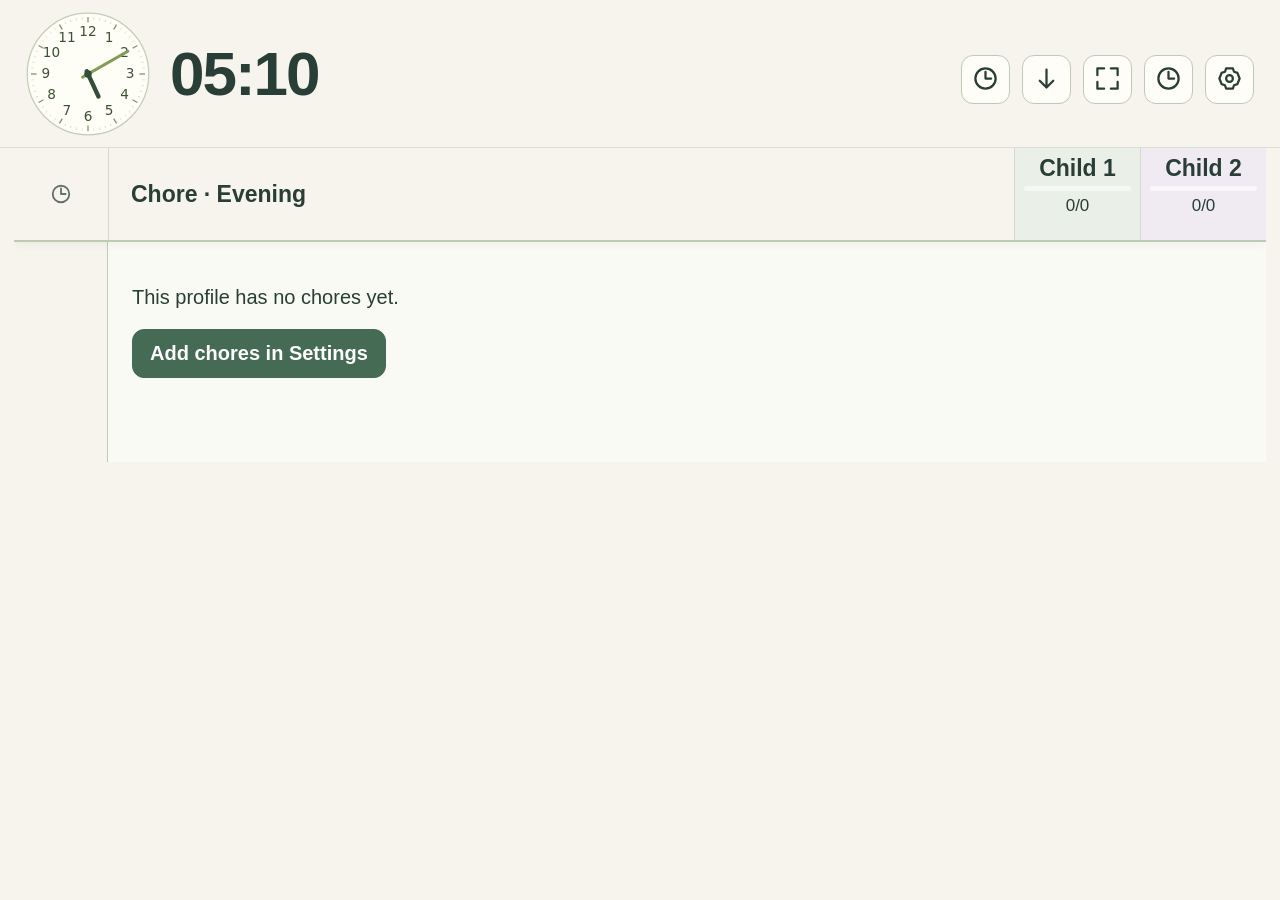
==== Evening garden.html @ b6b19ecd "Add independent time-of-day profiles with shared children and full backups" ====
<!doctype html>
<html lang="en" data-standalone="true">
<head>
<meta charset="utf-8"><meta name="viewport" content="width=device-width,initial-scale=1,viewport-fit=cover">
<meta name="theme-color" content="#f6f4ec"><meta name="description" content="A gentle, playful evening routine for little people. Private, local, and ready for bedtime.">
<title>Evening routine</title>
<style>
:root{--ink:#293e37;--muted:#637168;--green:#456b54;--cream:#f6f4ec;--line:#d8dfd1;--axis:94px;--head:94px}*{box-sizing:border-box}body{margin:0;background:var(--cream);color:var(--ink);font:18px ui-sans-serif,-apple-system,BlinkMacSystemFont,'Segoe UI',sans-serif;-webkit-tap-highlight-color:transparent}button,input,select{font:inherit}button,input,select{touch-action:manipulation}button{cursor:pointer;color:inherit}button:focus-visible,input:focus-visible,select:focus-visible,#schedule-scroll:focus-visible{outline:3px solid #9c76ba;outline-offset:3px}button:disabled{opacity:.4;cursor:default}[hidden]{display:none!important}.topbar{height:148px;display:flex;justify-content:space-between;align-items:center;gap:22px;padding:10px 26px;background:var(--cream);border-bottom:1px solid var(--line)}.current-clock{display:flex;align-items:center;gap:20px;min-width:0}#main-clock{width:124px;height:124px;flex-shrink:0}.clock-svg{width:100%;height:100%;display:block}#digital-time{font-size:62px;font-weight:700;letter-spacing:-2px;font-variant-numeric:tabular-nums;white-space:nowrap}#digital-time small{font-size:25px;letter-spacing:0;margin-left:8px}.top-actions{display:flex;align-items:center;justify-content:flex-end;gap:12px;flex-wrap:wrap}#starts-in{font-size:23px;color:var(--muted);flex-basis:100%;text-align:right;font-variant-numeric:tabular-nums}.icon-button,.settings-button,.secondary-button,.primary-button{border:1px solid #bdcbb4;border-radius:12px;background:#fffdf8;padding:12px 17px;font-size:20px;font-weight:600;min-height:48px}.icon-button{width:49px;padding:8px;font-size:27px}.primary-button{background:var(--green);color:white;border-color:var(--green)}main{padding:0 14px}#schedule-scroll{height:calc(100vh - 148px);height:calc(100dvh - 148px);overflow:auto;overscroll-behavior:contain;scroll-behavior:smooth;position:relative}#schedule{min-width:calc(var(--axis) + var(--kid-count)*350px);width:100%;position:relative}#column-heads{position:sticky;top:0;z-index:8;display:grid;grid-template-columns:var(--axis) repeat(var(--kid-count),minmax(0,1fr));height:var(--head);background:var(--cream);border-bottom:2px solid #bccbb1;box-shadow:0 4px 7px #24352208}.axis-head{font-size:22px;display:flex;align-items:center;justify-content:center;color:var(--muted)}.kid-head{border-left:1px solid #d3dccb;padding:14px 18px;display:flex;align-items:center;gap:14px;background:var(--kid-bg);min-width:0}.kid-name{font-size:30px;font-weight:750;overflow-wrap:anywhere;line-height:1.1;flex:1;min-width:0}.kid-score{font-size:23px;white-space:nowrap}.kid-progress{height:6px;background:#fff9;border-radius:10px;margin-top:10px;width:100%;overflow:hidden}.kid-progress>i{display:block;height:100%;background:var(--kid-color);transition:width .3s}.kid-name-wrap{flex:1;min-width:0}#timeline{position:relative}#time-axis{position:absolute;top:0;bottom:0;left:0;width:var(--axis);border-right:1px solid #bfcbb5;background:#f6f4ec}.time-tick{position:absolute;left:0;right:0;font-size:19px;font-weight:600;text-align:right;padding:3px 12px 0 0;font-variant-numeric:tabular-nums;color:#667363;line-height:1.2}.time-tick.major{font-size:22px;color:var(--ink);font-weight:750}.time-tick small{display:block;font-size:12px}#kid-columns{height:100%;margin-left:var(--axis);display:grid;grid-template-columns:repeat(var(--kid-count),minmax(0,1fr))}.kid-column{position:relative;min-width:0;border-right:1px solid #cbd5c1;background-color:#f9faf4;background-image:linear-gradient(to bottom,#cbd5c1 1px,transparent 1px);background-size:100% calc(var(--scale)*5px)}.kid-column:nth-child(even){background-color:#f1f4eb}.chore-card{position:absolute;left:7px;right:7px;width:calc(100% - 14px);border:2px solid #ccd6c2;border-left:6px solid var(--kid-color);border-radius:15px;background:#fffef9;display:grid;grid-template-columns:minmax(0,1fr) 165px;gap:7px;align-items:center;padding:12px 10px;text-align:left;transition:background .2s,border-color .2s;overflow:hidden}.chore-card:hover{border-color:var(--kid-color);background:#fafcf4}.chore-card.current{background:#e4efda;border-color:#779869}.chore-card.done{background:#e5eedf;border-color:#9ab98a}.chore-heading{display:flex;flex-direction:column;gap:9px;min-width:0}.chore-symbols{display:flex;align-items:center;gap:10px}.chore-icon{font-size:32px}.check-circle{width:30px;height:30px;border-radius:50%;display:grid;place-items:center;border:2px solid #afbea2;color:transparent;font-size:21px;flex-shrink:0}.done .check-circle{color:white;background:#648a54;border-color:#648a54}.chore-title{font-size:27px;font-weight:700;line-height:1.16;overflow-wrap:anywhere}.time-faces{display:flex;align-items:center;justify-content:center;gap:7px}.time-face{display:flex;flex-direction:column;align-items:center;gap:5px}.mini-clock{width:78px;height:78px;display:block}.time-digits{font-size:20px;font-weight:700;font-variant-numeric:tabular-nums;white-space:nowrap}.time-digits small{font-size:11px;display:block;text-align:center}.time-arrow{font-size:21px;position:absolute;right:87px;top:12px;color:#6b7c60;transform:translateY(-10px);background:#fffef9;border-radius:50%;width:20px;text-align:center}.current .time-arrow{background:#e4efda}.done .time-arrow{background:#e5eedf}.empty-column{font-size:34px;color:#8c9d7e;text-align:center;position:sticky;top:120px;padding-top:35px}#now-marker{position:absolute;left:0;right:0;z-index:5;display:flex;align-items:center;pointer-events:none;transform:translateY(-50%)}#now-label{background:#b96140;color:white;border:2px solid var(--cream);font-size:17px;line-height:1.15;font-weight:800;border-radius:8px;text-align:center;min-width:94px;padding:7px 5px;font-variant-numeric:tabular-nums}#now-marker i{height:3px;flex:1;background:#b96140;box-shadow:0 1px #fff8}.notice{background:#ffe3b5;padding:10px;text-align:center;font-size:15px}.notice:not([hidden])~main #schedule-scroll{height:calc(100vh - 195px);height:calc(100dvh - 195px)}.toast{position:fixed;bottom:22px;left:50%;transform:translateX(-50%);background:#344e40;color:white;padding:13px 23px;border-radius:13px;z-index:20;font-size:19px;max-width:90vw;text-align:center}dialog{width:860px;max-width:calc(100% - 24px);width:min(860px,calc(100% - 24px));max-height:94vh;max-height:94dvh;border:1px solid #d1dac6;border-radius:22px;padding:26px;background:#fcfbf5;color:var(--ink);box-shadow:0 25px 100px #1b2f3330}dialog::backdrop{background:#263e3566;backdrop-filter:blur(4px)}.dialog-heading{display:flex;align-items:center;justify-content:space-between;gap:15px}.dialog-heading h2{font-size:32px;margin:0}.eyebrow{font-size:13px;letter-spacing:1px;color:var(--muted);margin:0 0 7px}.settings-intro{font-size:17px;line-height:1.5;color:var(--muted);margin:15px 0 24px}.editor-heading{display:flex;align-items:center;justify-content:space-between;gap:10px;margin:24px 0 12px}.editor-heading h3{font-size:23px;margin:0}.editor-heading span{font-size:13px;color:var(--muted)}input:not([type=checkbox]):not([type=file]),select{border:1px solid #c6d2ba;border-radius:8px;padding:10px;background:#fffef9;color:var(--ink);min-width:0;min-height:47px}.kid-editor-row{display:flex;align-items:center;gap:12px;margin:9px 0;background:var(--kid-bg);border-radius:10px;padding:10px}.kid-editor-row input{flex:1;width:100%;font-size:21px}.kid-swatch{width:17px;height:38px;border-radius:8px;background:var(--kid-color);flex-shrink:0}.delete-kid,.delete-chore{width:44px;min-height:44px;border:0;background:transparent;font-size:27px;color:#995f49;flex-shrink:0}.preferences{display:flex;align-items:center;gap:26px;flex-wrap:wrap;margin:24px 0}.preferences>label{display:flex;align-items:center;gap:12px;font-size:17px}.toggle-label input{accent-color:var(--green);height:22px;width:22px}.editor-row{border:1px solid #d1dcc7;background:#eef2e6;border-radius:14px;padding:14px;margin:13px 0}.edit-main{display:grid;grid-template-columns:65px minmax(100px,1fr) 125px 125px 40px;gap:9px;align-items:end}.edit-main label{display:flex;flex-direction:column;gap:5px;font-size:13px;color:var(--muted)}.edit-main input{width:100%;font-size:17px}.edit-main select{font-size:24px;padding:8px}.assignments{border:0;border-top:1px solid #d1dcc7;padding:12px 0 0;margin:13px 0 0;display:flex;flex-wrap:wrap;gap:9px}.assignments legend{font-size:13px;padding:0 5px;color:var(--muted)}.assignment{display:flex;align-items:center;gap:7px;padding:9px 12px;border:1px solid #c4d1b9;border-radius:9px;background:#fffdf8;font-size:18px;min-height:45px;overflow-wrap:anywhere}.assignment input{width:20px;height:20px;accent-color:var(--green);flex-shrink:0}.assignment:has(input:checked){background:#dce8ce;border-color:#98b47e}.add-button{width:100%;padding:13px;border:1px dashed #9db58a;border-radius:10px;background:transparent;font-size:18px;color:#456b36;margin:4px 0}.settings-tools{display:flex;gap:18px;flex-wrap:wrap;border-top:1px solid #d8dfd0;padding-top:18px;margin-top:25px}.settings-tools button{font-size:15px;background:transparent;border:0;color:#426838;text-decoration:underline;min-height:44px}.settings-note{font-size:14px;line-height:1.5;color:var(--muted)}.dialog-footer{display:flex;justify-content:flex-end;gap:12px;border-top:1px solid #d8dfd0;padding-top:18px}.error{background:#f7e0d1;border-radius:9px;padding:13px;color:#87452f;font-size:17px;line-height:1.5}
.celebration{position:fixed;top:0;right:0;bottom:0;left:0;z-index:30;display:grid;place-items:center;background:#eff0e858;backdrop-filter:blur(2px);overflow:hidden;pointer-events:none}.celebration[hidden]{display:none}.celebration button{pointer-events:auto;display:flex;align-items:center;flex-direction:column;gap:12px;background:#fffdf5ed;border:1px solid #e2dfce;border-radius:32px;padding:35px 45px;box-shadow:0 16px 80px #314c391a;animation:pop-in .4s ease;max-width:90vw;text-align:center}.celebration button>span:first-child{font-size:72px;animation:bob .8s ease-in-out infinite alternate}.celebration strong{font:32px var(--serif)}.celebration button>span{font-size:14px;color:#728260}.celebration small{color:#a0a68e;font-size:10px;margin-top:5px}.celebration-particles{position:absolute;top:0;right:0;bottom:0;left:0;overflow:hidden;pointer-events:none}.particle{position:absolute;left:50%;top:50%;font-size:var(--size);color:var(--color);animation:burst var(--duration) ease-out forwards;animation-delay:var(--delay);opacity:0}.celebration.grand button{border:2px solid #c3cfa5}.celebration[data-motion="rain"] .particle{animation-name:rain}.celebration[data-motion="float"] .particle{animation-name:float-up}.celebration[data-motion="orbit"] .particle{animation-name:orbit}.celebration[data-motion="bounce"] .particle{animation-name:bounce-out}@keyframes pop-in{from{opacity:0;transform:scale(.8) translateY(20px)}to{opacity:1;transform:scale(1) translateY(0)}}@keyframes bob{to{transform:translateY(-8px) rotate(7deg)}}@keyframes burst{0%{opacity:0;transform:translate(0,0) scale(.2)}15%{opacity:1}85%{opacity:1}100%{opacity:0;transform:translate(var(--x),var(--y)) rotate(var(--r)) scale(1)}}@keyframes rain{0%{opacity:0;transform:translate(var(--x),-55vh) rotate(0deg)}15%{opacity:1}90%{opacity:1}100%{opacity:0;transform:translate(var(--x),55vh) rotate(var(--r))}}@keyframes float-up{0%{opacity:0;transform:translate(var(--x),45vh) scale(.5)}20%{opacity:1}80%{opacity:1}100%{opacity:0;transform:translate(calc(var(--x) + 30px),-55vh) rotate(var(--r))}}@keyframes orbit{0%{opacity:0;transform:rotate(0deg) translateX(30px)}15%{opacity:1}80%{opacity:1}100%{opacity:0;transform:rotate(var(--r)) translateX(var(--x))}}@keyframes bounce-out{0%{opacity:0;transform:translate(0,0) scale(.2)}20%{opacity:1;transform:translate(var(--x),var(--y)) scale(1.3)}50%{transform:translate(var(--x),calc(var(--y) - 30px)) scale(1)}80%{opacity:1}100%{opacity:0;transform:translate(var(--x),calc(var(--y) + 100px)) scale(.8)}}
@media(max-width:700px){.topbar{height:126px;padding:8px 12px;gap:10px}.current-clock{gap:9px}#main-clock{width:94px;height:94px}#digital-time{font-size:42px}#digital-time small{font-size:18px;margin-left:4px}.top-actions{gap:6px}#starts-in{font-size:18px}.top-actions button{font-size:16px;padding:8px;min-height:41px}.top-actions .icon-button{width:40px;font-size:24px}main{padding:0 5px}#schedule-scroll{height:calc(100vh - 126px);height:calc(100dvh - 126px)}:root{--axis:80px;--head:84px}#now-label{min-width:80px;font-size:15px}.time-tick{font-size:17px;padding-right:8px}.time-tick.major{font-size:19px}.kid-head{padding:12px}.kid-name{font-size:28px}.kid-score{font-size:21px}.edit-main{grid-template-columns:60px minmax(85px,1fr) 42px}.edit-main label:nth-child(3){grid-column:1 / 2;width:115px}.edit-main label:nth-child(4){grid-column:2;justify-self:end;width:115px}.delete-chore{grid-column:3;grid-row:1 / 3}.editor-heading{align-items:flex-start}.editor-heading span{max-width:140px;text-align:right}.preferences{gap:15px}.preferences>label{flex-wrap:wrap}.preferences select{font-size:16px}dialog{padding:22px 15px}.settings-tools{gap:14px}}
@media(max-width:450px){.topbar{height:148px}.current-clock{flex-direction:column;gap:0}#main-clock{width:80px;height:80px}#digital-time{font-size:30px;letter-spacing:-.5px}#digital-time small{font-size:14px}#starts-in{font-size:17px}.top-actions{max-width:208px}#schedule-scroll{height:calc(100vh - 148px);height:calc(100dvh - 148px)}}
@media(prefers-reduced-motion:reduce){*,*:before,*:after{animation:none!important;transition:none!important;scroll-behavior:auto!important}.celebration-particles{display:none}}

.chore-card{display:block;padding:0;overflow:visible}.chore-content{display:grid;grid-template-columns:minmax(0,1fr) 165px;gap:7px;align-items:center;padding:12px 10px;position:sticky;top:calc(var(--head) + 8px);min-height:140px}.chore-content .time-arrow{top:14px}.celebration strong{font:700 32px ui-sans-serif,system-ui,sans-serif}.celebration button{color:var(--ink)}

.chore-card{align-content:start}
.chore-card{display:flex;flex-direction:column;align-items:stretch;justify-content:flex-start}.chore-content{flex:0 0 auto;width:100%}
/* One range clock, and grid lines positioned by the compressed time map. */
.kid-column{background-image:none}.grid-line{position:absolute;left:0;right:0;height:1px;background:#d3ddca;pointer-events:none}.chore-card{z-index:1}.chore-content{min-height:172px}.range-clock{display:flex;flex-direction:column;align-items:center;gap:4px;min-width:0}.range-clock .mini-clock{width:110px;height:110px}.range-digits{display:flex;align-items:center;justify-content:center;gap:3px;font-size:19px;font-weight:750;white-space:nowrap;font-variant-numeric:tabular-nums}.range-digits small{font-size:11px;display:block;text-align:center}.range-start{color:#47662f}.range-end{color:#a85f2d}.range-duration{font-size:17px;color:#5d7054;font-variant-numeric:tabular-nums}.gap-fold{position:absolute;left:12px;right:12px;text-align:center;color:#647560;font-size:16px;border-top:1px dashed #aebea1;padding-top:4px;pointer-events:none;transform:translateY(-50%)}
/* Shared chore column with individual completion columns. */
:root{--chore-width:360px;--child-width:126px}
#schedule{min-width:calc(var(--axis) + var(--chore-width) + var(--kid-count)*var(--child-width))}
#column-heads{grid-template-columns:var(--axis) minmax(var(--chore-width),1fr) repeat(var(--kid-count),var(--child-width))}
.chore-column-head{display:flex;align-items:center;font-size:27px;font-weight:700;padding:16px 22px;border-left:1px solid #d3dccb}
.kid-head{padding:8px 9px;text-align:center;display:block}.kid-name{font-size:23px;line-height:1.1;max-height:52px;overflow:auto}.kid-score{display:block;font-size:17px;margin-top:5px}.kid-progress{margin-top:5px;height:5px}
#kid-columns{display:block;position:relative;background:#f9faf4}
.routine-row{position:absolute;left:5px;right:5px;display:grid;grid-template-columns:minmax(calc(var(--chore-width) - 5px),1fr) repeat(var(--kid-count),var(--child-width));border:1px solid #c4d0b9;border-radius:13px;background:#fffef9;z-index:1}
.shared-chore{min-width:0;border-left:5px solid #8fa87a;border-radius:13px 0 0 13px;display:flex;flex-direction:column}
.shared-chore-content{position:sticky;top:calc(var(--head) + 8px);display:grid;grid-template-columns:minmax(0,1fr) 165px;gap:10px;align-items:center;min-height:174px;padding:9px 15px;flex:0 0 auto;width:100%}
.shared-chore .chore-icon{font-size:36px}.shared-chore .chore-title{font-size:29px}
.routine-row.done .shared-chore{background:#e9f1df}
.kid-cell{border-left:1px solid #cbd7c1;display:flex;align-items:center;justify-content:center;background:var(--kid-bg)}
.kid-cell:last-child{border-radius:0 13px 13px 0}.kid-cell.checked{background:var(--kid-bg)}.kid-cell.unassigned{background:#edf0e7}
.check-target{display:flex;align-items:center;justify-content:center;min-height:88px;width:100%;cursor:pointer}
.child-check{-moz-appearance:none;-webkit-appearance:none;appearance:none;margin:0;width:54px;height:54px;border:3px solid var(--kid-color);border-radius:12px;background:#fffef9;display:grid;place-items:center;cursor:pointer;flex-shrink:0;touch-action:manipulation}
.child-check:checked{background:var(--kid-color)}.child-check:checked:after{content:'✓';color:#fff;font-size:38px;font-weight:750;line-height:1}
.child-check:hover{box-shadow:0 0 0 5px #ffffff88}.child-check:focus-visible{outline:4px solid #9c76ba;outline-offset:5px}
.not-assigned{font-size:30px;color:#9aa58e}
@media(max-width:700px){:root{--chore-width:325px;--child-width:104px}.shared-chore-content{padding:9px 10px;grid-template-columns:minmax(0,1fr) 150px;gap:6px}.shared-chore .chore-title{font-size:27px}.kid-name{font-size:21px}.chore-column-head{font-size:25px}.child-check{width:52px;height:52px}}
.routine-row{left:0;right:0;grid-template-columns:minmax(var(--chore-width),1fr) repeat(var(--kid-count),var(--child-width));border:0}.shared-chore{margin-left:5px;border:1px solid #c4d0b9;border-right:0;border-left:5px solid #8fa87a}.kid-cell{border-top:1px solid #c4d0b9;border-bottom:1px solid #c4d0b9}.kid-cell:last-child{border-right:1px solid #c4d0b9}
.settings-save-note{font-size:16px;color:#486c39;background:#e8f0de;border-radius:9px;padding:11px 13px;margin:-9px 0 20px}#discard-settings{color:#8b523c;border-color:#cfb8a9}
.celebration.late button{background:#f3f7eaff;border-color:#adc69a;max-width:90vw;max-width:min(540px,90vw)}.celebration.late strong{max-width:420px;font-size:28px;line-height:1.3}.celebration.late #celebration-subtitle{font-size:20px;color:#47643b}.celebration.late button>span:first-child{font-size:86px;animation:turtle-waddle 1.1s ease-in-out infinite alternate}@keyframes turtle-waddle{from{transform:translateX(-9px) rotate(-5deg)}to{transform:translateX(9px) rotate(5deg)}}
/* Let children read at their own pace; a tap anywhere closes the message. */
.celebration{pointer-events:auto;cursor:pointer}
.kid-color-field{display:flex;flex-direction:column;align-items:center;gap:3px;font-size:13px;color:#516746;flex-shrink:0}.kid-editor-row .kid-color{flex:0 0 auto;width:52px;height:43px;min-height:43px;padding:3px;border:1px solid #b7c8a8;border-radius:8px;cursor:pointer;background:#fffef9}.kid-editor-row .kid-name-input{min-width:0}.child-check:checked:after{color:var(--kid-ink,#ffffff)}

/* Firefox 68 has Grid and CSS variables, but no native dialog or inset. */
dialog:not([open]){display:none}
#settings-backdrop{position:fixed;top:0;right:0;bottom:0;left:0;z-index:24;background:rgba(38,62,53,.65)}
.dialog-fallback[open]{display:block;position:fixed;top:3vh;left:50%;transform:translateX(-50%);margin:0;z-index:25;overflow:auto;-webkit-overflow-scrolling:touch}
.settings-modal-open{overflow:hidden}
button:focus,input:focus,select:focus,#schedule-scroll:focus{outline:3px solid #9c76ba;outline-offset:3px}
.chore-title,.kid-name,.assignment{overflow-wrap:break-word;word-wrap:break-word;overflow-wrap:anywhere}

/* A var() declaration can parse even when color-mix is unsupported, then
   discard its earlier fallback at computed-value time. Guard it explicitly. */
@supports(background:color-mix(in srgb,red,blue)){
 .kid-cell{background:color-mix(in srgb,var(--kid-bg) 55%,transparent)}
 .child-check{border-color:color-mix(in srgb,var(--kid-color) 75%,#314638)}
}

/* Locally embedded SVG artwork never depends on the device's emoji fonts. */
.app-icon,.ui-icon{display:inline-block;width:1em;height:1em;vertical-align:-.15em;flex-shrink:0}
.chore-icon{display:block;width:1em;height:1em;line-height:1}
.kid-score .ui-icon{width:17px;height:17px;margin-left:4px}

.icon-credits{font-size:13px;color:#637168;line-height:1.5}
.icon-credits a{color:inherit}
.child-check:checked:after{content:'';width:14px;height:27px;border:solid currentColor;border-width:0 5px 5px 0;transform:rotate(45deg);margin-top:-6px}

/* Give celebrations a readable, generous size on shared tablets. */
.celebration button,.celebration.late button{width:76vw;max-width:1040px;min-height:320px;max-height:90vh;overflow-y:auto;padding:40px 48px;gap:18px}
.celebration button>span:first-child,.celebration.late button>span:first-child{font-size:104px}
.celebration strong,.celebration.late strong{max-width:100%;font-size:42px;line-height:1.25;overflow-wrap:break-word}
.celebration #celebration-subtitle,.celebration.late #celebration-subtitle{max-width:100%;font-size:24px;line-height:1.35;overflow-wrap:break-word}
.celebration small{font-size:15px}
@media(max-width:700px){
 .celebration button,.celebration.late button{width:92vw;min-height:260px;padding:28px 22px;gap:14px}
 .celebration button>span:first-child,.celebration.late button>span:first-child{font-size:84px}
 .celebration strong,.celebration.late strong{font-size:32px}
 .celebration #celebration-subtitle,.celebration.late #celebration-subtitle{font-size:21px}
 .celebration small{font-size:14px}
}

#fullscreen[data-awake="active"]{border-color:#688a51;box-shadow:inset 0 0 0 1px #688a51}
#fullscreen[data-awake="failed"]{border-color:#b96140}

.shift-settings{margin:24px 0;padding:18px;border:1px solid #bdcdb1;border-radius:14px;background:#eef3e7}
.shift-settings h3{font-size:24px;margin:0 0 10px}
.shift-settings p{font-size:16px;line-height:1.45;margin:8px 0}
.shift-settings .shift-note{font-size:14px;color:#516746}
.shift-presets,.shift-actions{display:flex;flex-wrap:wrap;gap:8px;margin-top:14px}
.shift-presets button{padding:10px 14px;min-height:44px;border:1px solid #bdcbb4;border-radius:9px;background:#fffdf8;font-size:17px}
.shift-custom{display:flex;align-items:center;gap:12px;margin-top:14px;font-size:17px}
.shift-custom input{width:110px;font-size:20px}
.shift-preview-list{list-style:none;padding:0;margin:10px 0;max-height:190px;overflow:auto;-webkit-overflow-scrolling:touch}
.shift-preview-list li{display:flex;flex-wrap:wrap;justify-content:space-between;gap:5px 16px;border-top:1px solid #d3ddc9;padding:9px 0;font-size:16px;line-height:1.4}
.shift-preview-list strong{overflow-wrap:break-word;max-width:100%}
.shift-preview-list span{font-variant-numeric:tabular-nums}
.shift-preview-list s{color:#637168}
.shift-preview-list b{color:#345d36}
.shift-actions button{font-size:17px;max-width:100%}
@media(max-width:450px){.shift-settings{padding:12px}.shift-presets button{padding:9px 11px;font-size:16px}.shift-actions button{width:100%}}

@media(max-width:450px){.shift-presets button{flex:1 1 calc(50% - 8px)}}

#shift-dialog{width:680px;max-width:calc(100% - 24px)}
#shift-dialog .shift-settings{margin:20px 0;border:0;padding:0;background:transparent}

.icon-field{display:flex;flex-direction:column;gap:5px;font-size:13px;color:var(--muted)}
.edit-main .icon-picker{display:flex;align-items:center;justify-content:center;height:47px;width:100%;padding:4px;border:1px solid #c6d2ba;border-radius:8px;background:#fffef9}
.icon-picker .app-icon{width:32px;height:32px}.icon-picker .ui-icon{width:14px;height:14px;margin-left:2px}
#icon-dialog{width:720px;max-width:calc(100% - 24px);height:760px;max-height:90vh;max-height:90dvh}
#icon-dialog[open]{display:flex;flex-direction:column;overflow:hidden}
#icon-dialog .dialog-heading{flex-shrink:0}#icon-picker-title{overflow-wrap:break-word;font-size:27px;min-width:0}#icon-dialog .close-dialog{flex-shrink:0}
.icon-picker-intro{font-size:16px;color:var(--muted);margin:12px 0}
#icon-categories{display:flex;flex-wrap:wrap;flex-shrink:0;margin:0 -3px 10px}
#icon-categories button{border:1px solid #bdcbb4;border-radius:10px;background:#fffdf8;min-height:44px;padding:8px 12px;font-size:16px;margin:3px}
#icon-categories button[aria-pressed=true]{background:var(--green);color:white;border-color:var(--green)}
#icon-choices{display:grid;grid-template-columns:repeat(auto-fill,minmax(88px,1fr));grid-auto-rows:100px;gap:8px;overflow:auto;min-height:0;flex:1;padding:5px;-webkit-overflow-scrolling:touch}
.icon-choice{display:flex;flex-direction:column;align-items:center;justify-content:center;border:2px solid #d1dcc7;border-radius:12px;background:#fffef9;padding:7px 3px;min-width:0}
.icon-choice .app-icon{width:40px;height:40px;flex-shrink:0}.icon-choice span{font-size:14px;line-height:1.15;margin-top:7px;overflow-wrap:break-word;max-width:100%}
.icon-choice[aria-pressed=true]{border-color:var(--green);background:#dce8ce;box-shadow:inset 0 0 0 1px var(--green)}
#icon-dialog .dialog-footer{flex-shrink:0;margin-top:12px;padding-top:12px}
@media(max-width:450px){#icon-dialog{max-width:calc(100% - 12px);width:calc(100% - 12px);padding:16px 10px}#icon-categories button{font-size:14px;padding:8px}#icon-choices{grid-template-columns:repeat(3,minmax(0,1fr));gap:6px}#icon-picker-title{font-size:23px}}

.shift-actions #shift-apply{width:100%}

#profile-dialog{width:430px}#profile-list{display:flex;flex-direction:column;margin-top:20px}#profile-list button{margin:5px 0;text-align:left}#profile-list [aria-pressed=true]{background:var(--green);color:white}.empty-profile{padding:24px;font-size:20px}.chore-column-head{font-size:23px}@media(max-width:450px){.top-actions{max-width:220px}.top-actions .icon-button{width:39px;padding:6px}}

</style>
</head>
<body>
<div id="startup-warning" class="notice" role="alert">Loading the app. If this notice stays visible, open the routine in Firefox 68 or newer and make sure JavaScript is enabled.</div>
<div id="storage-warning" class="notice" hidden>Your browser cannot save changes. Keep this page open, or enable local storage to remember your routine.</div>
<header class="topbar"><div class="current-clock"><div id="main-clock"></div><div id="digital-time" aria-label="Current time"></div></div><div class="top-actions"><div id="starts-in" aria-live="off"></div><button id="profile-open" class="icon-button" aria-label="Choose time of day" title="Choose time of day"><span data-ui-icon="clock"></span></button><button id="jump-now" class="icon-button" aria-label="Now" title="Now"><span data-ui-icon="down"></span></button><button class="icon-button" id="fullscreen" aria-label="Enter full screen" title="Full screen"><span data-ui-icon="fullscreen"></span></button><button id="shift-open" class="icon-button" aria-label="Shift times" title="Shift times"><span data-ui-icon="clock"></span></button><button id="settings-open" class="icon-button" aria-label="Settings" title="Settings"><span data-ui-icon="settings"></span></button></div></header>
<main><section id="schedule-scroll" aria-label="Children’s evening schedule" tabindex="0"><div id="schedule"><div id="column-heads"></div><div id="timeline"><div id="time-axis" aria-hidden="true"></div><div id="kid-columns"></div><div id="now-marker" hidden><span id="now-label">NOW</span><i></i></div></div></div></section></main>
<div id="settings-backdrop" hidden></div>
<dialog role="dialog" tabindex="-1" id="shift-dialog" aria-labelledby="shift-title"><div class="dialog-heading"><div><p class="eyebrow">FOR THE GROWN-UPS · TODAY ONLY</p><h2 id="shift-title">Shift times</h2></div><button type="button" class="icon-button close-dialog" aria-label="Close time shift"><span data-ui-icon="close"></span></button></div><section class="shift-settings"><p>Future and unfinished chores all move by the same amount. Completed past chores and checkmarks are preserved.</p><p id="shift-status" class="shift-note"></p><div class="shift-presets"><button type="button" data-shift-minutes="5">+5 min</button><button type="button" data-shift-minutes="10">+10 min</button><button type="button" data-shift-minutes="15">+15 min</button><button type="button" data-shift-minutes="30">+30 min</button></div><label class="shift-custom" for="shift-minutes">Offset in minutes<input id="shift-minutes" type="number" min="-1439" max="1439" step="1" value="15" aria-describedby="shift-direction"></label><p id="shift-direction" class="shift-note">Positive moves later; negative moves earlier.</p><div id="shift-preview" aria-live="polite"></div><div class="shift-actions"><button type="button" class="primary-button" id="shift-apply">Apply shift and close</button><button type="button" class="secondary-button" id="shift-undo" hidden>Undo last shift</button><button type="button" class="secondary-button" id="shift-reset" hidden>Restore original times</button></div></section><div class="dialog-footer"><button type="button" class="secondary-button" id="shift-cancel">Cancel</button></div></dialog>
<dialog role="dialog" tabindex="-1" id="settings-dialog" aria-labelledby="settings-title"><form id="settings-form"><div class="dialog-heading"><div><p class="eyebrow">FOR THE GROWN-UPS</p><h2 id="settings-title">Settings</h2></div><button type="button" class="icon-button close-dialog" aria-label="Close settings"><span data-ui-icon="close"></span></button></div><p class="settings-intro">Add children, then assign chores and times. Each child checks their own box.</p><p class="settings-save-note">Changes save when you close Settings.</p><p id="import-notice" class="settings-save-note" role="status" hidden></p><div class="editor-heading"><h3>Children</h3></div><div id="kids-editor"></div><button type="button" class="add-button" id="add-kid"><span data-ui-icon="plus"></span> Add child</button><div class="preferences"><label>Clock style<select id="clock-format"><option value="24">24-hour · 18:30</option><option value="12">12-hour · 6:30 PM</option></select></label><label class="toggle-label"><input id="celebrations-enabled" type="checkbox"> Little celebrations</label></div><div class="editor-heading"><h3>Chores</h3><span>Same-day times · no overlap per child</span></div><div id="chore-editor"></div><button type="button" class="add-button" id="add-chore"><span data-ui-icon="plus"></span> Add chore</button><p id="settings-error" class="error" role="alert" hidden></p><div class="settings-tools"><button type="button" id="preview-celebration"><span data-ui-icon="sparkle"></span> Try a celebration</button><button type="button" id="export-settings">Back up all profiles</button><button type="button" id="import-settings">Import all profiles</button><input type="file" id="import-file" accept="application/json,.json" hidden></div><p class="icon-credits">Icons: <a href="https://github.com/jdecked/twemoji">Twemoji</a>, Twitter and other contributors · <a href="https://creativecommons.org/licenses/by/4.0/">CC BY 4.0</a>.</p><p class="settings-note">Children and preferences are shared. Chores and daily progress belong to the selected time of day. Each child has separate progress, which resets at midnight. Clearing browser storage removes your saved routine.</p><div class="dialog-footer"><button type="button" class="secondary-button" id="discard-settings">Discard changes</button></div></form></dialog>
<dialog role="dialog" tabindex="-1" id="icon-dialog" aria-labelledby="icon-picker-title"><div class="dialog-heading"><h2 id="icon-picker-title">Choose icon</h2><button type="button" class="icon-button close-dialog" aria-label="Close icon picker"><span data-ui-icon="close"></span></button></div><p class="icon-picker-intro">Choose a picture for this chore.</p><div id="icon-categories" role="group" aria-label="Icon categories"></div><div id="icon-choices" role="group" aria-label="Chore icons"></div><div class="dialog-footer"><button type="button" class="secondary-button" id="icon-picker-cancel">Cancel</button></div></dialog>
<dialog role="dialog" tabindex="-1" id="profile-dialog" aria-labelledby="profile-title"><div class="dialog-heading"><h2 id="profile-title">Time of day</h2><button type="button" class="icon-button close-dialog" aria-label="Close time-of-day picker"><span data-ui-icon="close"></span></button></div><div id="profile-list"></div></dialog>
<div id="toast" class="toast" role="status" hidden></div><div id="celebration" class="celebration" hidden><div class="celebration-particles" aria-hidden="true"></div><button type="button" id="celebration-dismiss" aria-label="Dismiss celebration"><span id="celebration-icon" aria-hidden="true"></span><strong id="celebration-title">A little win!</strong><span id="celebration-subtitle">Look at you grow.</span><small>Tap to close</small></button></div>
<script>
(function(root){
'use strict';
const CELEBRATION_COUNT=20,LATE_REMINDER_COUNT=6;
const KID_COLORS=['#688a51','#9471aa','#b9864d','#5c929a','#aa7080','#7b85b2','#a69a4d','#609578'];
const ICON_CATEGORIES=[{"id":"food","icons":["🍽️","🥣","🥄","🥛","🍎","🍌","🥕","🥪","🍞","🍳"]},{"id":"hygiene","icons":["🪥","🚽","🛁","🚿","🧼","🤲","🧴","🧻","🪮","💧"]},{"id":"health","icons":["💊","🩹","🩺","🌡️","💉","🏥","⚕️","🫀","🫁","😷","🩼","🧘"]},{"id":"clothes","icons":["👕","👖","👗","🧦","👟","🧥","🧤","🧢"]},{"id":"tidying","icons":["🧹","🧺","🪣","🗑️","🧽","🧰","🪴","🏠"]},{"id":"school","icons":["🎒","✏️","📝","📚","📖","📐","🖍️","🎨"]},{"id":"pets","icons":["🐶","🐱","🐹","🐰","🐟","🐢","🐦","🐾"]},{"id":"fun","icons":["🧸","🧩","⚽","🚲","🎵","🎲","🎮","🪁","🎻","🏊"]},{"id":"rest","icons":["🛏️","🌙","⭐","🙏","💤","⏰","🛋️","💛"]}];
const ICONS=ICON_CATEGORIES.reduce((icons,category)=>icons.concat(category.icons),[]);
const defaults=()=>({version:2,format:'24',celebrations:true,kids:[{id:'child-1',name:'Child 1',color:KID_COLORS[0]},{id:'child-2',name:'Child 2',color:KID_COLORS[1]}],chores:[
{id:'supper',title:'Supper',icon:'🍽️',start:'18:00',end:'18:45'},
{id:'pajamas',title:'Pajamas',icon:'🧸',start:'18:50',end:'19:00'},
{id:'teeth',title:'Teeth',icon:'🪥',start:'19:15',end:'19:30'},
{id:'prayer',title:'Prayer',icon:'🙏',start:'19:35',end:'19:45'},
{id:'toilet',title:'Toilet',icon:'🚽',start:'19:50',end:'19:55'},
{id:'bed',title:'Bed',icon:'🛏️',start:'20:00',end:'20:10'}
].map(c=>({...c,kidIds:['child-1','child-2']}))});
function minutes(v){return typeof v==='string'&&/^([01]\d|2[0-3]):[0-5]\d$/.test(v)?Number(v.slice(0,2))*60+Number(v.slice(3)):NaN;}
function dayKey(d){return `${d.getFullYear()}-${String(d.getMonth()+1).padStart(2,'0')}-${String(d.getDate()).padStart(2,'0')}`;}
function timeOfDay(d){return d.getHours()*60+d.getMinutes()+d.getSeconds()/60;}
function validId(id){return typeof id==='string'&&/^[a-zA-Z0-9_-]{1,100}$/.test(id);}
function validate(input){
 const c=input;
 if(!c||typeof c!=='object'||c.version!==2)throw Error('Choose a valid routine file.');
 if(!['12','24'].includes(c.format)||typeof c.celebrations!=='boolean')throw Error('Choose a clock style and celebration setting.');
 if(!Array.isArray(c.kids)||c.kids.length<1||c.kids.length>8)throw Error('Add between 1 and 8 children.');
 const seen=new Set();
 const kids=c.kids.map((k,i)=>{if(!k||!validId(k.id)||seen.has(k.id))throw Error('Each child needs a unique ID.');seen.add(k.id);if(typeof k.name!=='string'||!k.name.trim()||k.name.length>30)throw Error('Give each child a name (up to 30 letters).');const color=k.color===undefined?KID_COLORS[i%KID_COLORS.length]:k.color;if(typeof color!=='string'||!/^#[0-9a-f]{6}$/i.test(color))throw Error(`Choose a valid color for ${k.name}.`);return {id:k.id,name:k.name.trim(),color:color.toLowerCase()};});
 if(new Set(kids.map(k=>k.name.toLocaleLowerCase())).size!==kids.length)throw Error('Give each child a different name.');
 if(!Array.isArray(c.chores)||c.chores.length>40)throw Error('Add up to 40 chores.');
 const choreIds=new Set();
 const chores=c.chores.map((chore,i)=>{
 if(!chore||!validId(chore.id)||choreIds.has(chore.id))throw Error('Each chore needs a unique ID.');choreIds.add(chore.id);
 if(typeof chore.title!=='string'||!chore.title.trim()||chore.title.length>60)throw Error(`Give chore ${i+1} a name (up to 60 letters).`);
 if(!ICONS.includes(chore.icon))throw Error(`Choose an icon for chore ${i+1}.`);
 if(!Number.isFinite(minutes(chore.start))||!Number.isFinite(minutes(chore.end)))throw Error(`Set both times for “${chore.title}”.`);
 if(minutes(chore.end)<=minutes(chore.start))throw Error(`“${chore.title}” must finish after it starts, on the same day.`);
 if(!Array.isArray(chore.kidIds)||!chore.kidIds.length||chore.kidIds.some(id=>!seen.has(id))||new Set(chore.kidIds).size!==chore.kidIds.length)throw Error(`Choose at least one child for “${chore.title}”.`);
 return {id:chore.id,title:chore.title.trim(),icon:chore.icon,start:chore.start,end:chore.end,kidIds:[...chore.kidIds]};
 }).sort((a,b)=>minutes(a.start)-minutes(b.start));
 for(const kid of kids){const assigned=chores.filter(c=>c.kidIds.includes(kid.id));for(let i=1;i<assigned.length;i++)if(minutes(assigned[i].start)<minutes(assigned[i-1].end))throw Error(`“${assigned[i-1].title}” and “${assigned[i].title}” overlap for ${kid.name}.`);}
 return {version:2,format:c.format,celebrations:c.celebrations,kids,chores};
}
function completionKey(kidId,choreId){return `${kidId}:${choreId}`;}
function freshProgress(date){return {day:dayKey(date),done:Object.create(null)};}
function cleanProgress(progress,config,date){
 const clean=freshProgress(date);
 if(!progress||progress.day!==clean.day||!progress.done||typeof progress.done!=='object')return clean;
 for(const chore of config.chores)for(const kidId of chore.kidIds){const key=completionKey(kidId,chore.id),oldKey=key,item=Object.prototype.hasOwnProperty.call(progress.done,oldKey)?progress.done[oldKey]:null;if(item&&typeof item.at==='string'&&Number.isFinite(Date.parse(item.at))&&dayKey(new Date(item.at))===clean.day)clean.done[key]={at:item.at};}
 const celebrations=cleanCelebrations(progress.celebrations,config);if(Object.keys(celebrations).length)clean.celebrations=celebrations;
 const offsets=cleanOffsets(progress.offsets,config);if(Object.keys(offsets).length)clean.offsets=offsets;
 if(Object.prototype.hasOwnProperty.call(progress,'undoOffsets')&&progress.undoOffsets&&typeof progress.undoOffsets==='object'&&!Array.isArray(progress.undoOffsets))clean.undoOffsets=cleanOffsets(progress.undoOffsets,config);
 return clean;
}
function cleanCelebrations(value,config){
 const celebrations=Object.create(null);
 if(!value||typeof value!=='object'||Array.isArray(value))return celebrations;
 for(const chore of config.chores)for(const kid of chore.kidIds){
  const key=completionKey(kid,chore.id),item=Object.prototype.hasOwnProperty.call(value,key)?value[key]:null;
  if(item&&Number.isInteger(item.theme)&&item.theme>=0&&item.theme<CELEBRATION_COUNT&&Number.isInteger(item.reminder)&&item.reminder>=0&&item.reminder<LATE_REMINDER_COUNT&&Number.isInteger(item.seed)&&item.seed>=0&&item.seed<=4294967295&&['late','grand','everyone'].every(flag=>typeof item[flag]==='boolean'))celebrations[key]={theme:item.theme,reminder:item.reminder,seed:item.seed,late:item.late,grand:item.grand,everyone:item.everyone};
 }
 return celebrations;
}
function makeCelebration(flags={},random=Math.random){
 return {theme:Math.floor(random()*CELEBRATION_COUNT),reminder:Math.floor(random()*LATE_REMINDER_COUNT),seed:Math.floor(random()*4294967296),late:!!flags.late,grand:!!flags.grand,everyone:!!flags.everyone};
}
function assignCelebration(config,progress,kidId,choreId,flags={},date=new Date(),random=Math.random){
 const chore=config.chores.find(ch=>ch.id===choreId&&ch.kidIds.includes(kidId));
 if(!chore)throw Error('A celebration must belong to an assigned child’s chore.');
 const next=cleanProgress(progress,config,date),key=completionKey(kidId,choreId);
 if(!next.celebrations)next.celebrations=Object.create(null);
 if(!next.celebrations[key])next.celebrations[key]=makeCelebration(flags,random);
 return {progress:next,celebration:next.celebrations[key]};
}
function celebrationRandom(seed){
 let state=seed>>>0;
 return ()=>{state=(Math.imul(state,1664525)+1013904223)>>>0;return state/4294967296;};
}
function cleanOffsets(value,config){
 const offsets=Object.create(null);
 if(!value||typeof value!=='object'||Array.isArray(value))return offsets;
 for(const chore of config.chores){const offset=Object.prototype.hasOwnProperty.call(value,chore.id)?value[chore.id]:0;if(Number.isInteger(offset)&&offset!==0&&minutes(chore.start)+offset>=0&&minutes(chore.end)+offset<1440)offsets[chore.id]=offset;}
 return offsets;
}
function clockTime(value){return String(Math.floor(value/60)).padStart(2,'0')+':'+String(value%60).padStart(2,'0');}
function effectiveConfig(config,progress,date=new Date()){
 const offsets=progress&&progress.day===dayKey(date)&&progress.offsets||Object.create(null);
 const chores=config.chores.map(chore=>{
  const offset=Object.prototype.hasOwnProperty.call(offsets,chore.id)?offsets[chore.id]:0;
  const start=minutes(chore.start)+offset,end=minutes(chore.end)+offset;
  if(!Number.isInteger(offset)||start<0||end>=1440)throw Error(`Today’s shift for “${chore.title}” would cross midnight. Undo the shift or edit the regular times.`);
  return {...chore,start:clockTime(start),end:clockTime(end)};
 }).sort((a,b)=>minutes(a.start)-minutes(b.start));
 return {...config,chores};
}
function shiftRemaining(config,progress,offset,date=new Date()){
 if(!Number.isInteger(offset)||offset===0||Math.abs(offset)>=1440)throw Error('Enter a nonzero offset in whole minutes (at most 1439).');
 const next=cleanProgress(progress,config,date),today=effectiveConfig(config,next,date),now=timeOfDay(date),changes=[];
 const offsets=Object.assign(Object.create(null),next.offsets||{});
 for(const chore of today.chores){
  if(minutes(chore.start)<=now&&chore.kidIds.every(kid=>next.done[completionKey(kid,chore.id)]))continue;
  const start=minutes(chore.start)+offset,end=minutes(chore.end)+offset;
  if(start<0||end>=1440)throw Error(`Shifting “${chore.title}” would cross midnight. Choose a smaller offset.`);
  changes.push({id:chore.id,title:chore.title,beforeStart:chore.start,beforeEnd:chore.end,start:clockTime(start),end:clockTime(end)});
  const total=(offsets[chore.id]||0)+offset;if(total)offsets[chore.id]=total;else delete offsets[chore.id];
 }
 if(!changes.length)throw Error('No future or unfinished chores remain.');
 next.undoOffsets=Object.assign(Object.create(null),next.offsets||{});
 if(Object.keys(offsets).length)next.offsets=offsets;else delete next.offsets;
 return {progress:next,changes};
}
function undoShift(config,progress,date=new Date()){
 const next=cleanProgress(progress,config,date);
 if(!Object.prototype.hasOwnProperty.call(next,'undoOffsets'))throw Error('There is no shift to undo today.');
 if(Object.keys(next.undoOffsets).length)next.offsets=next.undoOffsets;else delete next.offsets;
 delete next.undoOffsets;return next;
}
function resetShifts(config,progress,date=new Date()){
 const next=cleanProgress(progress,config,date);
 delete next.offsets;delete next.undoOffsets;return next;
}
function onTime(chore,now){return now>=minutes(chore.start)&&now<minutes(chore.end);}
function isLate(chore,now){return now>minutes(chore.end);}
function status(chore,now,done){return done?'done':now<minutes(chore.start)?'upcoming':onTime(chore,now)?'current':'past';}
// Chronological rows share a compressed time axis. Overlapping chores are
// stacked inside one time block so that every chore still appears just once.
function timeline(config){
 if(!config.chores.length)return {start:0,end:1440,segments:[],rows:[],height:0};
 const chores=[...config.chores].sort((a,b)=>minutes(a.start)-minutes(b.start));
 const start=Math.max(0,Math.floor((minutes(chores[0].start)-15)/5)*5),end=Math.min(1440,Math.ceil((Math.max(...chores.map(c=>minutes(c.end)))+5)/5)*5);
 const groups=[];
 for(const chore of chores){const a=minutes(chore.start),b=minutes(chore.end),last=groups[groups.length-1];if(last&&a<last.end){last.chores.push(chore);last.end=Math.max(last.end,b);}else groups.push({start:a,end:b,chores:[chore]});}
 const rows=[],segments=[];let y=0,cursor=start;
 function addGap(a,b){if(b<=a)return;const height=Math.min(130,30+25*Math.log1p((b-a)/5));segments.push({start:a,end:b,top:y,height,active:false});y+=height;}
 for(const group of groups){addGap(cursor,group.start);const top=y;for(const chore of group.chores){const duration=minutes(chore.end)-minutes(chore.start),height=Math.max(190,85+Math.ceil(chore.title.length/10)*30,130+48*Math.log1p(duration/5));rows.push({id:chore.id,top:y,height});y+=height;}segments.push({start:group.start,end:group.end,top,height:y-top,active:true});cursor=group.end;}
 addGap(cursor,end);return {start,end,segments,rows,height:y};
}
function position(layout,time){
 if(!layout.segments.length)return 0;
 if(time<=layout.start)return 0;if(time>=layout.end)return layout.height;
 const s=layout.segments.find(s=>time>=s.start&&time<s.end);
 return s.top+(time-s.start)/(s.end-s.start)*s.height;
}
function rangeSector(start,end){
 const duration=end-start,startAngle=(start%60)*6,endAngle=(end%60)*6;
 if(duration>=60)return {full:true,startAngle,endAngle,duration,path:''};
 const point=a=>[100+Math.sin(a*Math.PI/180)*82,100-Math.cos(a*Math.PI/180)*82];
 const a=point(startAngle),b=point(endAngle);
 return {full:false,startAngle,endAngle,duration,path:`M100 100 L${a[0]} ${a[1]} A82 82 0 ${duration>30?1:0} 1 ${b[0]} ${b[1]} Z`};
}
function kidTheme(color){
 const channels=[1,3,5].map(i=>parseInt(color.slice(i,i+2),16));
 const bg='#'+channels.map(c=>Math.round(c*.14+255*.86).toString(16).padStart(2,'0')).join('');
 const linear=channels.map(c=>{const v=c/255;return v<=.04045?v/12.92:((v+.055)/1.055)**2.4;});
 const luminance=linear[0]*.2126+linear[1]*.7152+linear[2]*.0722;
 return {color,bg,ink:luminance>.179?'#17251d':'#ffffff'};
}
const PROFILE_IDS=['morning','forenoon','noon','afternoon','evening'];
const PROFILE_NAMES={morning:'Morning',forenoon:'Forenoon',noon:'Noon',afternoon:'Afternoon',evening:'Evening'};
const PROFILE_START={morning:420,forenoon:540,noon:720,afternoon:900,evening:1080};
function profileConfig(state,id=state.activeProfileId){return {version:2,kids:state.kids,format:state.format,celebrations:state.celebrations,chores:state.profiles[id].chores};}
function freshState(date=new Date()){
 const c=defaults(),profiles=Object.create(null);
 for(const id of PROFILE_IDS)profiles[id]={chores:[],progress:freshProgress(date)};
 return {version:3,kids:c.kids,format:c.format,celebrations:c.celebrations,activeProfileId:'evening',profiles};
}
function validateState(input,date=new Date()){
 if(!input||input.version!==3||!input.profiles||!PROFILE_IDS.includes(input.activeProfileId))throw Error('Choose a five-profile backup in the new format.');
 const profiles=Object.create(null);let shared;
 for(const id of PROFILE_IDS){
  const entry=input.profiles[id];if(!entry||!Array.isArray(entry.chores))throw Error('The backup is missing a profile: '+PROFILE_NAMES[id]);
  try{const c=validate({version:2,kids:input.kids,format:input.format,celebrations:input.celebrations,chores:entry.chores});shared=c;profiles[id]={chores:c.chores,progress:cleanProgress(entry.progress,c,date)};}
  catch(error){throw Error(PROFILE_NAMES[id]+': '+error.message);}
 }
 return {version:3,kids:shared.kids,format:shared.format,celebrations:shared.celebrations,activeProfileId:input.activeProfileId,profiles};
}
function editProfile(state,config,date=new Date()){
 const next=JSON.parse(JSON.stringify(state)),ids=config.kids.map(k=>k.id);
 next.kids=config.kids;next.format=config.format;next.celebrations=config.celebrations;
 for(const id of PROFILE_IDS)next.profiles[id].chores=id===state.activeProfileId?config.chores:next.profiles[id].chores.map(ch=>({...ch,kidIds:ch.kidIds.filter(k=>ids.includes(k))}));
 return validateState(next,date);
}
function exportState(state){
 const backup=JSON.parse(JSON.stringify(state));for(const id of PROFILE_IDS)delete backup.profiles[id].progress;return backup;
}
function importState(input,date=new Date()){
 const next=validateState(input,date);for(const id of PROFILE_IDS)next.profiles[id].progress=freshProgress(date);return next;
}

const api={PROFILE_IDS,PROFILE_NAMES,PROFILE_START,profileConfig,freshState,validateState,editProfile,exportState,importState,CELEBRATION_COUNT,LATE_REMINDER_COUNT,makeCelebration,assignCelebration,celebrationRandom,KID_COLORS,kidTheme,ICON_CATEGORIES,ICONS,defaults,minutes,dayKey,timeOfDay,validate,completionKey,freshProgress,cleanProgress,effectiveConfig,shiftRemaining,undoShift,resetShifts,onTime,isLate,status,timeline,position,rangeSector};
if(typeof module!=='undefined'&&module.exports)module.exports=api;else root.Routine=api;
})(typeof window!=='undefined'?window:globalThis);

</script>
<script>
(()=>{
'use strict';
const R=window.Routine,$=id=>document.getElementById(id),KEY='evening-garden-v1';
let state=R.freshState(),blockedStorage=false,importDraft=null,config=R.profileConfig(state),progress=state.profiles[state.activeProfileId].progress,renderStamp='',toastTimer,layout;
let todayConfig=config;
// Twemoji 15.1.0 graphics: Copyright Twitter, Inc. and other contributors.
// CC BY 4.0: https://creativecommons.org/licenses/by/4.0/
// Source: https://github.com/jdecked/twemoji/tree/7407fa31c51be5ab45626b8ab5554d50cc8073f6/assets/svg
// Artwork unchanged; SVG roots gain presentation/accessibility attributes at render time.
// Embedded here so the existing server and standalone file need no asset requests.
const ICON_ART=Object.assign(Object.create(null),{
 "🍽️": "<svg xmlns=\"http://www.w3.org/2000/svg\" viewBox=\"0 0 36 36\"><path fill=\"#E1E8ED\" d=\"M36 18c0 9.941-8.059 18-18 18S0 27.941 0 18 8.059 0 18 0s18 8.059 18 18z\"/><path fill=\"#CCD6DD\" d=\"M30 18c0 6.628-5.372 12-12 12S6 24.628 6 18 11.372 6 18 6s12 5.372 12 12z\"/><path fill=\"#E1E8ED\" d=\"M29 18c0 6.075-4.925 11-11 11-6.076 0-11-4.925-11-11 0-6.076 4.925-11 11-11s11 4.924 11 11z\"/><g fill=\"#99AAB5\"><circle cx=\"1\" cy=\"1\" r=\"1\"/><path d=\"M0 1h2v7H0z\"/><circle cx=\"5\" cy=\"1\" r=\"1\"/><path d=\"M4 1h2v7H4z\"/><circle cx=\"9\" cy=\"1\" r=\"1\"/><path d=\"M8 1h2v7H8zM3 14h4v20H3z\"/><circle cx=\"5\" cy=\"34\" r=\"2\"/><path d=\"M8 8c0 .552-.448 1-1 1s-1-.448-1-1H4c0 .552-.448 1-1 1s-1-.448-1-1H0c0 3.866 1 7 5 7s5-3.134 5-7H8z\"/><circle cx=\"1\" cy=\"8\" r=\"1\"/><circle cx=\"5\" cy=\"8\" r=\"1\"/><circle cx=\"9\" cy=\"8\" r=\"1\"/></g><g fill=\"#99AAB5\"><path d=\"M30 14h4v20h-4z\"/><circle cx=\"32\" cy=\"34\" r=\"2\"/><path d=\"M32 0c1 0 2 1 2 3v16s-7 2-7-8c0-6 3-11 5-11z\"/></g></svg>",
 "🧸": "<svg xmlns=\"http://www.w3.org/2000/svg\" viewBox=\"0 0 36 36\"><path fill=\"#C1694F\" d=\"M25 22h-.253c.16-.798.253-1.633.253-2.5 0-5.247-3.134-9.5-7-9.5s-7 4.253-7 9.5c0 .867.093 1.702.253 2.5H11c-2 3-1.502 8.056.122 9C18 35 14 29 18 29s0 6 6.878 2c1.624-.944 2.122-6 .122-9z\"/><path fill=\"#C1694F\" d=\"M23.667 20.458c-.177-1.544.317-3.562.255-5.25C22.535 16.292 19.947 17 18 17s-4.51-.708-5.897-1.792c-.062 1.688.407 3.706.23 5.25-.458 4 2.353 7.184 5.667 7.184s6.125-3.184 5.667-7.184z\"/><path fill=\"#C1694F\" d=\"M12.373 14s-5 1-6 7 3.419 6.581 5 5c2-2 0-4 0-4s1-5 1-8zm11.254 0s5 1 6 7-3.419 6.581-5 5c-2-2 0-4 0-4s-1-5-1-8z\"/><path fill=\"#A0041E\" d=\"M13 13c-2 0-1 1-1 2s1 3 3 2c0 0-1 2-1 5 0 0 2 0 3 2 0 0 1-7 1-9s-4-2-5-2zm10 0c2 0 1 1 1 2s-1 3-3 2c0 0 1 2 1 5 0 0-2 0-3 2 0 0-1-7-1-9s4-2 5-2z\"/><circle fill=\"#C1694F\" cx=\"11\" cy=\"4\" r=\"4\"/><circle fill=\"#662113\" cx=\"11\" cy=\"4\" r=\"2\"/><circle fill=\"#C1694F\" cx=\"25\" cy=\"4\" r=\"4\"/><circle fill=\"#662113\" cx=\"25\" cy=\"4\" r=\"2\"/><ellipse fill=\"#C1694F\" cx=\"18\" cy=\"8.5\" rx=\"8\" ry=\"7.5\"/><circle fill=\"#292F33\" cx=\"15\" cy=\"8\" r=\"1\"/><circle fill=\"#292F33\" cx=\"21\" cy=\"8\" r=\"1\"/><path fill=\"#D99E82\" d=\"M18.058 9.563c-6.808 0-4.612 5.562-.147 5.562 4.464 0 6.955-5.562.147-5.562z\"/><path fill=\"#292F33\" d=\"M16.737 11.065l.526.911c.328.567 1.147.567 1.474 0l.526-.911c.328-.567-.082-1.277-.737-1.277h-1.052c-.655 0-1.064.709-.737 1.277z\"/><path fill=\"#934035\" d=\"M11.265 27.002c-.166 0-.327-.082-.422-.231-.148-.233-.08-.542.153-.69.04-.025 1.027-.688.997-2.022-.023-.991-.933-1.641-.942-1.646-.121-.085-.2-.221-.213-.368-.205-2.36.65-4.709.687-4.809.096-.258.381-.391.642-.296.259.096.392.383.296.642-.008.021-.761 2.099-.644 4.165.375.322 1.146 1.124 1.174 2.289.044 1.91-1.398 2.851-1.459 2.89-.085.051-.178.076-.269.076zm13.471 0c-.092 0-.186-.025-.269-.078-.062-.039-1.504-.979-1.46-2.89.027-1.165.799-1.967 1.174-2.289.118-2.072-.636-4.143-.644-4.164-.096-.259.036-.547.296-.643.257-.095.546.037.642.296.037.099.893 2.448.688 4.809-.013.149-.092.284-.215.369-.008.005-.918.654-.94 1.646-.031 1.353.986 2.016.997 2.022.232.148.302.457.153.69-.096.15-.257.232-.422.232zM24.665 22h.01-.01z\"/><ellipse transform=\"rotate(-45.001 11.121 30.5)\" fill=\"#C1694F\" cx=\"11.122\" cy=\"30.5\" rx=\"4.5\" ry=\"5\"/><path fill=\"#D99E82\" d=\"M13.349 33.227c-1.054 1.054-2.906.912-4.137-.318-1.23-1.23-1.373-3.082-.318-4.137 1.054-1.054 2.906-.912 4.137.318 1.23 1.231 1.372 3.083.318 4.137z\"/><path fill=\"#D99E82\" d=\"M12.889 32.768c-.781.781-2.206.623-3.182-.354-.976-.976-1.135-2.401-.354-3.182.781-.781 2.206-.623 3.182.354s1.135 2.401.354 3.182z\"/><ellipse transform=\"rotate(-45.001 24.878 30.5)\" fill=\"#C1694F\" cx=\"24.878\" cy=\"30.5\" rx=\"5\" ry=\"4.5\"/><path fill=\"#D99E82\" d=\"M22.651 33.227c1.054 1.054 2.906.912 4.137-.318 1.23-1.23 1.373-3.082.318-4.137-1.054-1.054-2.906-.912-4.137.318-1.23 1.231-1.372 3.083-.318 4.137z\"/><ellipse transform=\"rotate(-45.001 24.878 31)\" fill=\"#D99E82\" cx=\"24.878\" cy=\"31\" rx=\"2.5\" ry=\"2\"/><path fill=\"#292F33\" d=\"M18.087 14.138c-1.28 0-2.249-.947-2.264-.961-.098-.098-.098-.255 0-.353s.255-.098.353-.001c.075.074 1.849 1.797 3.647 0 .098-.098.256-.098.354 0s.098.256 0 .354c-.721.721-1.445.961-2.09.961z\"/><path fill=\"#934035\" d=\"M15.95 29.727c-.185 0-.362-.103-.449-.28-2.274-4.635-6.795-3.15-6.986-3.086-.262.091-.545-.049-.635-.311-.09-.261.048-.544.309-.635.055-.02 5.543-1.845 8.21 3.592.122.247.02.547-.229.669-.071.034-.147.051-.22.051zm4.101 0c-.065 0-.132-.013-.195-.04-.255-.108-.373-.401-.265-.655 2.255-5.301 8.141-3.641 8.198-3.623.265.077.416.354.339.619-.077.267-.362.414-.619.341-.207-.061-5.096-1.42-6.998 3.054-.081.189-.266.304-.46.304z\"/></svg>",
 "🪥": "<svg xmlns=\"http://www.w3.org/2000/svg\" viewBox=\"0 0 36 36\"><path fill=\"#CCD6DD\" d=\"M5.833 6.748l5.657-5.657.707 2.122 2.122.707.707 2.121 2.121.707.707 2.121 2.121.708-5.656 5.656z\"/><path d=\"M11.844 4.273L7.248 8.869c-.195.195-.512.195-.707 0-.195-.195-.195-.512 0-.707l4.596-4.596c.195-.195.512-.195.707 0 .195.196.195.512 0 .707zm1.414 1.415l-4.596 4.596c-.195.195-.512.195-.707 0-.195-.195-.195-.512 0-.707l4.596-4.596c.195-.195.512-.195.707 0 .195.195.195.511 0 .707zm1.414 1.414l-4.596 4.596c-.195.195-.512.195-.707 0s-.195-.512 0-.707l4.596-4.596c.195-.195.512-.195.707 0s.196.511 0 .707zm1.414 1.414l-4.596 4.596c-.195.195-.512.195-.707 0-.195-.195-.195-.512 0-.707l4.596-4.596c.195-.195.512-.195.707 0 .196.195.196.512 0 .707zm1.415 1.414l-4.596 4.596c-.195.195-.512.195-.707 0s-.195-.512 0-.707l4.596-4.596c.195-.195.512-.195.707 0s.195.512 0 .707z\" fill=\"#99AAB5\"/><path fill=\"#289193\" d=\"M31.996 34.325c-.778.778-2.051.778-2.828 0L11.49 16.648c-.778-.778-.778-2.051 0-2.828.778-.778 2.051-.778 2.828 0l17.678 17.678c.778.777.778 2.05 0 2.827z\"/><path fill=\"#3DB8C1\" d=\"M15.026 17.355c-.778.778-2.051.778-2.828 0L3.712 8.869c-.389-.389-.389-1.025 0-1.414l1.414-1.414c.389-.389 1.025-.389 1.414 0l8.485 8.485c.779.778.779 2.051.001 2.829z\"/></svg>",
 "🙏": "<svg xmlns=\"http://www.w3.org/2000/svg\" viewBox=\"0 0 36 36\"><path fill=\"#50A5E6\" d=\"M30 22c-3 0-6.688 7.094-7 10-.421 3.915 2 4 2 4h11V26s-3.438-4-6-4z\"/><ellipse transform=\"rotate(-60 27.574 28.49)\" fill=\"#1C6399\" cx=\"27.574\" cy=\"28.489\" rx=\"5.848\" ry=\"1.638\"/><path fill=\"#F9CA55\" d=\"M20.086 0c1.181 0 2.138.957 2.138 2.138 0 .789.668 10.824.668 10.824L17.948 18V2.138C17.948.957 18.905 0 20.086 0z\"/><path fill=\"#FFDC5D\" d=\"M18.875 4.323c0-1.099.852-1.989 1.903-1.989 1.051 0 1.903.891 1.903 1.989 0 0 .535 5.942 1.192 9.37.878 1.866 1.369 4.682 1.261 6.248.054.398 5.625 5.006 5.625 5.006-.281 1.813-2.259 6.155-4.759 8.159l-3.521-2.924c-2.885-.404-4.458-3.331-4.458-4.264 0-2.984.854-21.595.854-21.595z\"/><path fill=\"#50A5E6\" d=\"M6 22c3 0 6.688 7.094 7 10 .421 3.915-2 4-2 4H0V26s3.438-4 6-4z\"/><ellipse transform=\"rotate(-30 8.424 28.489)\" fill=\"#1C6399\" cx=\"8.426\" cy=\"28.489\" rx=\"1.638\" ry=\"5.848\"/><path fill=\"#F9CA55\" d=\"M16.061.011c-1.266-.127-2.333.864-2.333 2.103 0 .78-.184 10.319-.184 10.319L17.895 18l.062-15.765c0-1.106-.795-2.114-1.896-2.224z\"/><path fill=\"#FFDC5D\" d=\"M17.125 4.323c0-1.099-.852-1.989-1.903-1.989-1.051 0-1.903.891-1.903 1.989 0 0-.535 5.942-1.192 9.37-.878 1.866-1.369 4.682-1.261 6.248-.054.398-5.625 5.006-5.625 5.006C5.522 26.76 7.5 31.102 10 33.106l3.521-2.924c2.885-.404 4.458-3.331 4.458-4.264 0-2.984-.854-21.595-.854-21.595z\"/><path fill=\"#F9CA55\" d=\"M17.958 25.823c-.414 0-.75-.336-.75-.75V2.792c0-.414.336-.75.75-.75s.75.336.75.75v22.282c.001.413-.335.749-.75.749z\"/></svg>",
 "🚽": "<svg xmlns=\"http://www.w3.org/2000/svg\" viewBox=\"0 0 36 36\"><path fill=\"#AAB8C2\" d=\"M26 18v2H13.293c-.867 0-1.835.896-2.161 2L7.59 34c-.326 1.104.306 2 1.41 2h18c1.104 0 2-.896 2-2V24c0-1.861 1.278-3.412 3-3.858V18h-6z\"/><path fill=\"#E1E8ED\" d=\"M22 21.875C22 25.396 17.522 29 12 29c-5.523 0-10-3.604-10-7.125C2 20 2.833 20 12 20c9.166 0 10 0 10 1.875zM25 19c0 .553-.514 1-1.15 1H3.15C2.515 20 2 19.553 2 19c0-.553.515-1 1.15-1h20.7c.636 0 1.15.447 1.15 1z\"/><path fill=\"#99AAB5\" d=\"M18 16H6c-1.104 0-2 .896-2 2h16c0-1.104-.896-2-2-2zm2-16v18c1.104 0 2-1.007 2-2.25V2.25C22 1.007 21.104 0 20 0z\"/><path fill=\"#E1E8ED\" d=\"M34 4c0-1.104-.896-2-2-2h-8c-1.104 0-2 .896-2 2v14c0 1.104.896 2 2 2h8c1.104 0 2-.896 2-2V4z\"/><circle fill=\"#CCD6DD\" cx=\"20\" cy=\"16\" r=\"2\"/><path fill=\"#CCD6DD\" d=\"M22 4h12v2H22z\"/><path fill=\"#AAB8C2\" d=\"M25 21c0 .553-.447 1-1 1H3c-.552 0-1-.447-1-1 0-.553.448-1 1-1h21c.553 0 1 .447 1 1z\"/></svg>",
 "🛏️": "<svg xmlns=\"http://www.w3.org/2000/svg\" viewBox=\"0 0 36 36\"><path fill=\"#C1694F\" d=\"M1 28h34v5H1z\"/><path fill=\"#C1694F\" d=\"M36 35c0 .553-.447 1-1 1-.553 0-1-.447-1-1V21c0-.553.447-1 1-1 .553 0 1 .447 1 1v14zM0 35c0 .553.447 1 1 1 .553 0 1-.447 1-1V13c0-.552-.447-1-1-1-.553 0-1 .448-1 1v22z\"/><path fill=\"#269\" d=\"M32 23H4c-1.104 0-2 .896-2 2v4h32v-4c0-1.104-.896-2-2-2z\"/><path fill=\"#55ACEE\" d=\"M32 23H4c-1.104 0-2 .896-2 2v4h32v-4c0-1.104-.896-2-2-2z\"/><path fill=\"#5C913B\" d=\"M2.126 19.938c-.261 1.073 1.485 2.419 3.9 3.006 2.415.587 4.584.192 4.846-.881.261-1.073-1.485-2.419-3.9-3.007-2.415-.587-4.585-.192-4.846.882z\"/></svg>",
 "🛁": "<svg xmlns=\"http://www.w3.org/2000/svg\" viewBox=\"0 0 36 36\"><ellipse fill=\"#99AAB5\" cx=\"32\" cy=\"16\" rx=\"2\" ry=\"1\"/><path fill=\"#CCD6DD\" d=\"M33 21c-.553 0-1-.447-1-1V4c0-1.582-1.962-2-3-2s-3 .418-3 2c0 .552-.447 1-1 1s-1-.448-1-1c0-2.626 2.516-4 5-4s5 1.374 5 4v16c0 .553-.447 1-1 1z\"/><path fill=\"#99AAB5\" d=\"M28 6c0 1.104-1.343 1-3 1s-3 .104-3-1 1.343-2 3-2 3 .896 3 2z\"/><path fill=\"#CCD6DD\" d=\"M29 7c0 .552-.447 1-1 1h-6c-.553 0-1-.448-1-1s.447-1 1-1h6c.553 0 1 .448 1 1z\"/><circle fill=\"#99AAB5\" cx=\"12\" cy=\"34\" r=\"2\"/><circle fill=\"#99AAB5\" cx=\"28\" cy=\"34\" r=\"2\"/><path fill=\"#CCD6DD\" d=\"M30 34H12C7 34 2 28 1 20c-.248-1.984.812-1 3.021-1C4.021 19 17 21 30 21c2 0 5-1.209 5 1 0 0-1 12-5 12z\"/><path fill=\"#99AAB5\" d=\"M36 21c0 .553-.447 1-1 1L1 20c-.552 0-1-.447-1-1 0-.553.448-1 1-1l34 2c.553 0 1 .447 1 1z\"/></svg>",
 "📖": "<svg xmlns=\"http://www.w3.org/2000/svg\" viewBox=\"0 0 36 36\"><path fill=\"#269\" d=\"M32 7H4c-2.209 0-4 1.791-4 4v15c0 2.209 1.791 4 4 4h11.416c.52.596 1.477 1 2.584 1s2.065-.404 2.584-1H32c2.209 0 4-1.791 4-4V11c0-2.209-1.791-4-4-4z\"/><path fill=\"#292F33\" d=\"M20 27c0 1.104-.896 2-2 2s-2-.896-2-2V9c0-1.104.896-2 2-2s2 .896 2 2v18z\"/><path fill=\"#99AAB5\" d=\"M18 26c0 1.104-.896 2-2 2H4c-1.104 0-2-.896-2-2V8c0-1.104.896-2 2-2h12c1.104 0 2 .896 2 2v18z\"/><path fill=\"#E1E8ED\" d=\"M18 26c-.999-1.998-3.657-2-4-2-2 0-5 2-8 2-1 0-2-.896-2-2V8c0-1.104 1-2 2-2 3.255 0 6-2 8-2 3 0 4 1.896 4 3v19z\"/><path fill=\"#99AAB5\" d=\"M34 26c0 1.104-.896 2-2 2H20c-1.104 0-2-.896-2-2V8c0-1.104.896-2 2-2h12c1.104 0 2 .896 2 2v18z\"/><path fill=\"#CCD6DD\" d=\"M18 26c.999-1.998 3.657-2 4-2 2 0 5 2 8 2 1 0 2-.896 2-2V8c0-1.104-1-2-2-2-3.256 0-6-2-8-2-3 0-4 1.896-4 3v19z\"/></svg>",
 "👕": "<svg xmlns=\"http://www.w3.org/2000/svg\" viewBox=\"0 0 36 36\"><path fill=\"#3B88C3\" d=\"M11 2C8 2 0 4 0 6s1 7 2 9 8 0 9-1 2-12 0-12z\"/><path fill=\"#55ACEE\" d=\"M1 4.717C.352 5.088 0 5.565 0 6c0 2 1 7 2 9 .281.562 1.039.777 2 .85C3 13 2 9 1 4.717z\"/><path fill=\"#3B88C3\" d=\"M25 2c3 0 11 2 11 4s-1 7-2 9-8 0-9-1-2-12 0-12z\"/><path fill=\"#55ACEE\" d=\"M35 4.717c.648.371 1 .848 1 1.283 0 2-1 7-2 9-.281.562-1.039.777-2 .85C33 13 34 9 35 4.717z\"/><path fill=\"#3B88C3\" d=\"M25 2h-1.068C23.515 3.695 21.021 5 18 5s-5.515-1.305-5.932-3H11C8.791 2 6 3.791 6 6c0 0 0 20-1 24s1.791 4 4 4h18c2.209 0 5 0 4-4S30 6 30 6c0-2.209-2.791-4-5-4z\"/><path fill=\"#55ACEE\" d=\"M18 7c3.866 0 7-2.239 7-5h-1.068C23.515 3.695 21.021 5 18 5s-5.515-1.305-5.932-3H11c0 2.761 3.134 5 7 5z\"/></svg>",
 "🧹": "<svg xmlns=\"http://www.w3.org/2000/svg\" viewBox=\"0 0 36 36\"><path fill=\"#C1694F\" d=\"M19.175 16.825c-.706-.706-.706-1.861 0-2.567L32.433 1C33.139.294 34.294.294 35 1c.706.706.706 1.861 0 2.567L21.742 16.825c-.706.706-1.861.706-2.567 0z\"/><path fill=\"#66757F\" d=\"M8.839 27.365l-.204-.204c-.941-.941-.941-2.48 0-3.42l8.35-8.35c.941-.941 2.48-.941 3.42 0l.204.204c.941.941.941 2.48 0 3.42l-8.35 8.35c-.94.941-2.48.941-3.42 0z\"/><path fill=\"#FFCC4D\" d=\"M19.389 26.341c1.688-1.688.671-5.441-1.809-7.921s-6.233-3.497-7.921-1.809L0 26.16 9.84 36l9.549-9.659z\"/><path fill=\"#FFAC33\" d=\"M2.02 28.18l8.66-8.658.58.58L2.6 28.76zm1.74 1.74l8.66-8.659.58.58-8.66 8.66zm1.74 1.74L14.158 23l.58.58-8.66 8.66zm1.74 1.74l8.659-8.66.58.58-8.66 8.659z\"/><path fill=\"#55ACEE\" d=\"M9.875 16.43c-.073.059-.149.114-.216.181L7.46 18.779l9.761 9.761 2.167-2.199c.067-.067.123-.143.181-.216L9.875 16.43z\"/><path fill=\"#269\" d=\"M8.882 18.221l.235-.568 9.225 9.224-.572.232z\"/></svg>",
 "💧": "<svg xmlns=\"http://www.w3.org/2000/svg\" viewBox=\"0 0 36 36\"><path fill=\"#5DADEC\" d=\"M28.344 17.768L18.148 1.09 8.7 17.654c-2.2 3.51-2.392 8.074-.081 11.854 3.285 5.373 10.363 7.098 15.811 3.857 5.446-3.24 7.199-10.22 3.914-15.597z\"/></svg>",
 "🐶": "<svg xmlns=\"http://www.w3.org/2000/svg\" viewBox=\"0 0 36 36\"><path fill=\"#DD2E44\" d=\"M15 27v6s0 3 3 3 3-3 3-3v-6h-6z\"/><path fill=\"#BE1931\" d=\"M15 33l.001.037c1.041-.035 2.016-.274 2.632-1.286.171-.281.563-.281.735 0 .616 1.011 1.591 1.251 2.632 1.286V27h-6v6z\"/><path fill=\"#D99E82\" d=\"M31.954 21.619c0 6.276-5 6.276-5 6.276h-18s-5 0-5-6.276c0-6.724 5-18.619 14-18.619s14 12.895 14 18.619z\"/><path fill=\"#F4C7B5\" d=\"M18 20c-7 0-10 3.527-10 6.395 0 3.037 2.462 5.5 5.5 5.5 1.605 0 3.042-.664 4.049-2.767.185-.386.716-.386.901 0 1.007 2.103 2.445 2.767 4.049 2.767 3.038 0 5.5-2.463 5.5-5.5C28 23.527 25 20 18 20z\"/><path fill=\"#292F33\" d=\"M15 22.895c-1 1 2 4 3 4s4-3 3-4-5-1-6 0zM13 19c-1.1 0-2-.9-2-2v-2c0-1.1.9-2 2-2s2 .9 2 2v2c0 1.1-.9 2-2 2zm10 0c-1.1 0-2-.9-2-2v-2c0-1.1.9-2 2-2s2 .9 2 2v2c0 1.1-.9 2-2 2z\"/><path fill=\"#662113\" d=\"M15 3.608C13.941 2.199 11.681.881 2.828 4.2-1.316 5.754.708 17.804 3.935 18.585c1.106 0 4.426 0 4.426-8.852 0-.22-.002-.423-.005-.625C10.35 6.298 12.5 4.857 15 3.608zm18.172.592C24.319.881 22.059 2.199 21 3.608c2.5 1.25 4.65 2.691 6.644 5.501-.003.201-.005.404-.005.625 0 8.852 3.319 8.852 4.426 8.852 3.227-.782 5.251-12.832 1.107-14.386z\"/><circle fill=\"#D99E82\" cx=\"23.5\" cy=\"25.5\" r=\".5\"/><circle fill=\"#D99E82\" cx=\"11.5\" cy=\"25.5\" r=\".5\"/><circle fill=\"#D99E82\" cx=\"25.5\" cy=\"27.5\" r=\".5\"/><circle fill=\"#D99E82\" cx=\"10.5\" cy=\"27.5\" r=\".5\"/><circle fill=\"#D99E82\" cx=\"23\" cy=\"28\" r=\"1\"/><circle fill=\"#D99E82\" cx=\"13\" cy=\"28\" r=\"1\"/><path fill=\"#380F09\" d=\"M9.883 7.232c-.259-.673-.634-1.397-1.176-1.939-.391-.391-1.023-.391-1.414 0s-.391 1.023 0 1.414c.57.57 1.066 1.934 1.068 2.346.145-.404.839-1.15 1.522-1.821zm16.217 0c.259-.672.634-1.397 1.176-1.939.391-.391 1.023-.391 1.414 0s.391 1.023 0 1.414c-.57.57-1.066 1.934-1.068 2.346-.145-.404-.839-1.15-1.522-1.821z\"/></svg>",
 "🎒": "<svg xmlns=\"http://www.w3.org/2000/svg\" viewBox=\"0 0 36 36\"><path d=\"M11.946 27C-1.036 7.876 7.524 2.752 9.114 2c.149-.07.242-.105.245-.107.418-.209.638-.675.529-1.125C9.779.318 9.372 0 8.903 0H4.847C1.054 0-4.282 11 5.859 28c.151.253 5.073 0 5.073 0 .559 0 1.324-.541 1.014-1zM31.229 0h-4c-.462 0-.863.318-.971.768-.107.45.109.916.521 1.125.004.002.095.037.242.107 1.568.752 10.01 5.876-2.792 25-.307.459.448 1 1 1 0 0 4.854.253 5.002 0 10-17 4.739-28 .998-28z\" fill=\"#C1694F\"/><path d=\"M6.889 28.836l.004.01c-.064-.293 5.363-1.387 5.053-1.846C-1.036 7.876 7.524 2.752 9.114 2H4.845C1.053 2-3.268 13 6.889 28.836zM31.231 2h-4.21c1.568.752 10.01 5.876-2.792 25-.307.459 4.984 1.839 4.986 1.836C39.231 13 34.971 2 31.231 2z\" fill=\"#662113\"/><path fill=\"#C1694F\" d=\"M9.916 8c-.561 0-1.015-.448-1.015-1 0-3.316-2.028-5-4.056-5-.47 0-.08-.782.029-1.232.11-.45.516-.768.985-.768h5.071c3.791 0 4.938 6.136 5.057 6.835.049.29-.034.586-.226.811-.195.225-.478.354-.775.354h-5.07zm16.315 0c.553 0 1-.448 1-1 0-3.316 2-5 4-5 .463 0 .078-.782-.029-1.232-.107-.45-.508-.768-.971-.768h-5c-3.738 0-4.869 6.136-4.986 6.835-.049.29.033.586.223.811.191.225.47.354.763.354h5z\"/><path fill=\"#BE1931\" d=\"M6 32s0 4 4 4h16s4 0 4-4V10s0-4-4-4H10c-4 0-4 4-4 4v22z\"/><path fill=\"#A0041E\" d=\"M24 28H12c-2.201 0-3-1.794-3-3V11c0-.552.448-1 1-1s1 .448 1 1v14c.012.45.195 1 1 1h12c.45-.012 1-.194 1-1V11c0-.552.447-1 1-1s1 .448 1 1v14c0 2.201-1.794 3-3 3z\"/><path fill=\"#FFF\" d=\"M16 25s0-1 1-1h2s1 0 1 1v5s0 1-1 1h-2s-1 0-1-1v-5z\"/></svg>",
 "⭐": "<svg xmlns=\"http://www.w3.org/2000/svg\" viewBox=\"0 0 36 36\"><path fill=\"#FFAC33\" d=\"M27.287 34.627c-.404 0-.806-.124-1.152-.371L18 28.422l-8.135 5.834c-.693.496-1.623.496-2.312-.008-.689-.499-.979-1.385-.721-2.194l3.034-9.792-8.062-5.681c-.685-.505-.97-1.393-.708-2.203.264-.808 1.016-1.357 1.866-1.363L12.947 13l3.179-9.549c.268-.809 1.023-1.353 1.874-1.353.851 0 1.606.545 1.875 1.353L23 13l10.036.015c.853.006 1.606.556 1.867 1.363.263.81-.022 1.698-.708 2.203l-8.062 5.681 3.034 9.792c.26.809-.033 1.695-.72 2.194-.347.254-.753.379-1.16.379z\"/></svg>",
 "🌙": "<svg xmlns=\"http://www.w3.org/2000/svg\" viewBox=\"0 0 36 36\"><path fill=\"#FFD983\" d=\"M30.312.776C32 19 20 32 .776 30.312c8.199 7.717 21.091 7.588 29.107-.429C37.9 21.867 38.03 8.975 30.312.776z\"/><path d=\"M30.705 15.915c-.453.454-.453 1.189 0 1.644.454.453 1.189.453 1.643 0 .454-.455.455-1.19 0-1.644-.453-.454-1.189-.454-1.643 0zm-16.022 14.38c-.682.681-.682 1.783 0 2.465.68.682 1.784.682 2.464 0 .681-.682.681-1.784 0-2.465-.68-.682-1.784-.682-2.464 0zm13.968-2.147c-1.135 1.135-2.974 1.135-4.108 0-1.135-1.135-1.135-2.975 0-4.107 1.135-1.136 2.974-1.136 4.108 0 1.135 1.133 1.135 2.973 0 4.107z\" fill=\"#FFCC4D\"/></svg>",
 "🧩": "<svg xmlns=\"http://www.w3.org/2000/svg\" viewBox=\"0 0 36 36\"><path fill=\"#78B159\" d=\"M26.093 4.612c-.498.498-.629.839-.728 1.029-.66 1.266-1.455 1.676-2.78.351-.13-.13-4.087-4.267-4.741-5.017-.427-.49-1.081-.64-1.584-.262-.38.286-4.035 3.273-5.035 4.507-.774.955-.8 2.134-.079 2.856.326.326.727.449 1.151.578.552.169 1.763.068 2.47.775 1.133 1.133.54 2.924-.917 4.421-1.497 1.457-3.288 2.05-4.421.917-.708-.708-.606-1.918-.775-2.47-.129-.424-.252-.824-.578-1.151-.721-.721-1.9-.694-2.856.079-1.235 1-4.221 4.655-4.507 5.035-.379.503-.228 1.156.262 1.584.75.654 4.887 4.611 5.017 4.741 1.324 1.324.915 2.12-.351 2.78-.19.099-.53.229-1.029.728-1.462 1.462-1.462 3.833 0 5.295 1.462 1.462 3.833 1.462 5.295 0 .498-.498.629-.839.728-1.029.66-1.266 1.455-1.676 2.78-.351.13.13 4.087 4.267 4.741 5.017.427.49 1.081.64 1.584.262.38-.286 4.035-3.273 5.035-4.507.774-.955.8-2.134.079-2.856-.326-.326-.727-.449-1.151-.578-.552-.169-1.763-.068-2.47-.775-1.133-1.133-.54-2.924.917-4.421 1.497-1.457 3.288-2.05 4.421-.917.708.708.606 1.918.775 2.47.129.424.252.824.578 1.151.721.721 1.9.694 2.856-.079 1.235-1 4.221-4.655 4.507-5.035.379-.503.228-1.156-.262-1.584-.75-.654-4.887-4.611-5.017-4.741-1.324-1.324-.915-2.12.351-2.78.19-.099.53-.229 1.029-.728 1.462-1.462 1.462-3.833 0-5.295-1.462-1.463-3.833-1.463-5.295 0z\"/></svg>",
 "🌟": "<svg xmlns=\"http://www.w3.org/2000/svg\" viewBox=\"0 0 36 36\"><path fill=\"#FFAC33\" d=\"M28.84 17.638c-.987 1.044-1.633 3.067-1.438 4.493l.892 6.441c.197 1.427-.701 2.087-1.996 1.469l-5.851-2.796c-1.295-.62-3.408-.611-4.7.018l-5.826 2.842c-1.291.629-2.193-.026-2.007-1.452l.843-6.449c.186-1.427-.475-3.444-1.47-4.481l-4.494-4.688c-.996-1.037-.655-2.102.755-2.365l6.37-1.188c1.41-.263 3.116-1.518 3.793-2.789L16.762.956c.675-1.271 1.789-1.274 2.473-.009L22.33 6.66c.686 1.265 2.4 2.507 3.814 2.758l6.378 1.141c1.412.252 1.761 1.314.774 2.359l-4.456 4.72z\"/><path fill=\"#FFD983\" d=\"M9.783 2.181c1.023 1.413 2.446 4.917 1.717 5.447-.728.531-3.607-1.91-4.63-3.323-1.022-1.413-.935-2.668-.131-3.254.804-.587 2.02-.282 3.044 1.13zm19.348 2.124C28.109 5.718 25.23 8.16 24.5 7.627c-.729-.53.695-4.033 1.719-5.445C27.242.768 28.457.463 29.262 1.051c.803.586.89 1.841-.131 3.254zM16.625 33.291c-.001-1.746.898-5.421 1.801-5.421.897 0 1.798 3.675 1.797 5.42 0 1.747-.804 2.712-1.8 2.71-.994.002-1.798-.962-1.798-2.709zm16.179-9.262c-1.655-.539-4.858-2.533-4.579-3.395.277-.858 4.037-.581 5.69-.041 1.655.54 2.321 1.605 2.013 2.556-.308.95-1.469 1.42-3.124.88zM2.083 20.594c1.655-.54 5.414-.817 5.694.044.276.857-2.928 2.854-4.581 3.392-1.654.54-2.818.07-3.123-.88-.308-.95.354-2.015 2.01-2.556z\"/></svg>",
 "🦋": "<svg xmlns=\"http://www.w3.org/2000/svg\" viewBox=\"0 0 36 36\"><path fill=\"#1C6399\" d=\"M20.004 20.243c-.426 0-.858.01-1.294.031-.436 1.268-.468 2.747 0 5.097.328 1.646 2.659 6.299 4.584 7.933.683.58 1.638.884 2.69.884 2.144 0 4.691-1.265 6.157-4.034 3.001-5.671-3.474-9.911-12.137-9.911z\"/><path fill=\"#1C6399\" d=\"M33.666 1.973c-.204 0-.425.021-.663.066-3.182.601-9.302 5.126-14.287 11.771 0 0-.789 5.16-.789 6.194 0 .336 1.264.5 3.058.5 3.717 0 9.709-.705 11.424-2.041 1.898-1.479 3.65-9.804 3.488-14.079-.046-1.175-.662-2.411-2.231-2.411z\"/><path fill=\"#55ACEE\" d=\"M27.098 13.936l6.629-.436s-1.055 3.619-3.102 4.656-7.719 1.5-7.719 1.5 2.33-4.261 3.286-5.29c.237-.256.559-.408.906-.43zm.52-1.952l7.526-8.151s.002 5.365-1.206 8.635c0 0-5.383.379-5.914.391-.703.016-.969-.265-.406-.875zm-6.068 7.672l5.5-8.547c.188-.22.253-.52.171-.798l-.968-3.233-6.722 6.609-.844 6.031 2.863-.062zM27.862 8.88c.172.406.516.5.938.125s6.074-6.094 6-6.218c0 0-2.832-1.194-7.8 3.463 0 0 .69 2.224.862 2.63zm-8.925 12.099l5.373 5.228c.203.178.255.473.125.709L22.06 31.25s-4.187-5.479-3.123-10.271zm7.282 6.301l5.549.741s-1.058 3.845-3.394 4.854c-3.906 1.688-5.312-.625-5.312-.625l2.352-4.562c.151-.298.477-.463.805-.408zm-5.95-6.426l5.375 4.958c.077.066.169.11.269.129l6.119.903s-1.219-3.031-4.429-4.531c-3.71-1.733-7.334-1.459-7.334-1.459z\"/><path fill=\"#292F33\" d=\"M20.004 20.243c-.426 0-.858.01-1.294.031-.436 1.268-.468 2.747 0 5.097.328 1.646 2.659 6.299 4.584 7.933.683.58 1.638.884 2.69.884 2.144 0 4.691-1.265 6.157-4.034 3.001-5.671-3.474-9.911-12.137-9.911zm10.537 9.326c-1.316 2.486-3.05 3.473-4.558 3.473-.767 0-1.704-.313-2.15-.691-1.695-1.439-3.437-4.58-4.25-7.224-.465-1.513-.354-4.022-.354-4.022l.667-.021c5.168 0 9.249 2.058 10.726 4.512.714 1.186.687 2.523-.081 3.973z\"/><path fill=\"#292F33\" d=\"M33.666 3.223c.231 0 .935 0 .981 1.208.102 2.681-.594 6.061-1.397 8.882-.541 1.901-1.586 3.292-2.094 3.687-.56.436-1.863 1.238-3.719 1.563-2.03.355-4.207.833-6.456.833-.827 0-1.433.019-1.794-.021.131-1.218.489-3.551.717-5.064 3.768-4.94 9.711-10.361 13.331-11.044.155-.029.3-.044.431-.044m0-1.25c-.204 0-.425.021-.663.066-3.182.601-9.302 5.126-14.287 11.771 0 0-.789 5.16-.789 6.194 0 .336 1.264.5 3.058.5 3.717 0 9.709-.705 11.424-2.041 1.898-1.479 3.65-9.804 3.488-14.079-.046-1.175-.662-2.411-2.231-2.411z\"/><path fill=\"#1C6399\" d=\"M3.902 30.154c1.466 2.769 4.012 4.034 6.157 4.034 1.052 0 2.007-.304 2.69-.884 1.925-1.633 4.256-6.286 4.584-7.933.468-2.35.436-3.828 0-5.097-.436-.021-.868-.031-1.294-.031-8.665 0-15.139 4.24-12.137 9.911z\"/><path fill=\"#1C6399\" d=\"M2.376 1.973C.807 1.973.19 3.209.146 4.383c-.162 4.275 1.59 12.601 3.488 14.079 1.715 1.336 7.706 2.041 11.424 2.041 1.794 0 3.058-.164 3.058-.5 0-1.033-.789-6.194-.789-6.194C12.341 7.165 6.22 2.64 3.039 2.039c-.238-.045-.459-.066-.663-.066z\"/><path fill=\"#55ACEE\" d=\"M8.943 13.936L2.315 13.5s1.055 3.619 3.102 4.656 7.719 1.5 7.719 1.5-2.33-4.261-3.286-5.29c-.237-.256-.559-.408-.907-.43zm-.519-1.952L.898 3.833s-.002 5.365 1.206 8.635c0 0 5.383.379 5.914.391.703.016.969-.265.406-.875zm6.068 7.672l-5.5-8.547c-.188-.22-.253-.52-.171-.798l.968-3.233 6.722 6.609.844 6.031-2.863-.062zM8.179 8.88c-.172.406-.516.5-.938.125s-6.074-6.094-6-6.218c0 0 2.832-1.194 7.8 3.463.001 0-.69 2.224-.862 2.63zm8.926 12.099l-5.373 5.228c-.203.178-.255.473-.125.709l2.375 4.333c-.001.001 4.187-5.478 3.123-10.27zM9.822 27.28l-5.549.741s1.058 3.845 3.394 4.854c3.906 1.688 5.312-.625 5.312-.625l-2.352-4.562c-.15-.298-.476-.463-.805-.408zm5.951-6.426l-5.375 4.958c-.077.066-.169.11-.269.129l-6.119.903s1.219-3.031 4.429-4.531c3.709-1.733 7.334-1.459 7.334-1.459z\"/><path fill=\"#292F33\" d=\"M3.902 30.154c1.466 2.769 4.012 4.034 6.157 4.034 1.052 0 2.007-.304 2.69-.884 1.925-1.633 4.256-6.286 4.584-7.933.468-2.35.436-3.828 0-5.097-.436-.021-.868-.031-1.294-.031-8.665 0-15.139 4.24-12.137 9.911zm1.518-4.559c1.477-2.454 5.558-4.512 10.726-4.512l.667.021s.111 2.51-.354 4.022c-.813 2.644-2.555 5.785-4.25 7.224-.446.379-1.383.691-2.15.691-1.508 0-3.242-.986-4.558-3.473-.768-1.449-.795-2.786-.081-3.973z\"/><path fill=\"#292F33\" d=\"M2.376 3.223c.131 0 .276.015.431.044 3.619.683 9.563 6.104 13.331 11.044.228 1.513.586 3.846.717 5.064-.361.04-.967.021-1.794.021-2.249 0-4.426-.478-6.456-.833-1.856-.325-3.159-1.127-3.719-1.563-.508-.396-1.553-1.786-2.094-3.687-.803-2.821-1.499-6.201-1.397-8.882.046-1.208.749-1.208.981-1.208m0-1.25C.807 1.973.19 3.209.146 4.383c-.162 4.275 1.59 12.601 3.488 14.079 1.715 1.336 7.706 2.041 11.424 2.041 1.794 0 3.058-.164 3.058-.5 0-1.033-.789-6.194-.789-6.194C12.341 7.165 6.22 2.64 3.039 2.039c-.238-.045-.459-.066-.663-.066z\"/><path fill=\"#292F33\" d=\"M21.887 4.762c-.25-.138-.563-.047-.701.203l-2.74 4.98c-.018.033-.022.068-.032.102-.127-.007-.244-.018-.393-.018-.148 0-.266.01-.392.018-.01-.034-.014-.069-.032-.102l-2.74-4.98c-.138-.25-.452-.341-.702-.203-.25.137-.341.451-.203.701l2.655 4.826c-1.179.784 1.15 3.438.381 9.204-1.033 7.75 1.033 9.817 1.033 9.817s2.067-2.067 1.033-9.817c-.769-5.766 1.56-8.42.381-9.204l2.656-4.826c.137-.25.046-.564-.204-.701z\"/></svg>",
 "🎈": "<svg xmlns=\"http://www.w3.org/2000/svg\" viewBox=\"0 0 36 36\"><path fill=\"#FCAB40\" d=\"M27.999 36c-.448 0-.855-.303-.969-.758-.036-.136-.926-3.436-4.273-4.272C18.054 29.794 18 23.277 18 23c0-.552.447-.998.998-.999.554.034 1 .445 1.002.997 0 .053.054 5.234 3.242 6.032 4.53 1.132 5.682 5.54 5.727 5.728.135.535-.191 1.078-.727 1.212-.081.02-.163.03-.243.03z\"/><path fill=\"#BB1A34\" d=\"M18 25c-1.1 0-1.598-.805-1.105-1.789l1.211-2.422c.492-.984 1.297-.984 1.789 0l1.211 2.422C21.598 24.195 21.1 25 20 25h-2z\"/><path fill=\"#BB1A34\" d=\"M28 9c0 6-7 12-9 12s-9-6-9-12c0-5.799 4.582-9 9-9s9 3.201 9 9z\"/><path fill=\"#FCAB40\" d=\"M20 22h-2c-.552 0-1-.447-1-1s.448-1 1-1h2c.553 0 1 .447 1 1s-.447 1-1 1z\"/></svg>",
 "🌸": "<svg xmlns=\"http://www.w3.org/2000/svg\" viewBox=\"0 0 36 36\"><path fill=\"#F4ABBA\" d=\"M31.298 20.807c4.197-1.363 5.027-3.182 4.191-6.416-.952.308-2.105-.001-2.272-.518-.168-.513.581-1.443 1.533-1.753-1.223-3.107-2.964-4.089-7.161-2.727-1.606.522-3.238 1.492-4.655 2.635C23.582 10.327 24 8.475 24 6.786c0-4.412-1.473-5.765-4.807-5.968 0 1-.652 2-1.193 2s-1.194-1-1.194-2C13.472 1.021 12 2.374 12 6.786c0 1.689.417 3.541 1.066 5.241-1.416-1.142-3.049-2.111-4.655-2.633-4.197-1.364-5.938-.381-7.162 2.727.951.31 1.701 1.238 1.534 1.753-.167.515-1.32.826-2.271.518-.837 3.233-.005 5.052 4.19 6.415 1.606.521 3.497.697 5.314.605-1.524.994-2.95 2.247-3.943 3.613-2.594 3.57-2.197 5.53.381 7.654.588-.809 1.703-1.235 2.142-.917.438.317.378 1.511-.21 2.32 2.816 1.795 4.803 1.565 7.396-2.003.993-1.366 1.743-3.111 2.218-4.867.475 1.757 1.226 3.501 2.218 4.867 2.594 3.57 4.58 3.798 7.397 2.003-.587-.81-.649-2.002-.21-2.321.437-.317 1.553.107 2.142.917 2.577-2.123 2.973-4.083.381-7.653-.993-1.366-2.42-2.619-3.943-3.613 1.816.092 3.706-.084 5.313-.605zM18 20.337c-.162-.292-.353-.538-.588-.709-.234-.171-.528-.276-.856-.341.228-.244.403-.502.493-.778.09-.275.1-.587.059-.919.302.141.602.228.892.228s.59-.087.894-.229c-.041.332-.031.644.059.919.09.276.265.534.492.778-.327.065-.621.17-.855.341-.236.172-.428.418-.59.71z\"/><g fill=\"#FFF\"><path d=\"M16.795 18.685c-.12.54-.653.88-1.193.76l-5.858-1.302c-.539-.12-.879-.653-.759-1.193.12-.539.654-.879 1.193-.759l5.857 1.302c.54.12.88.653.76 1.192zm.976.218c.12-.54.654-.88 1.193-.76l5.857 1.302c.54.12.879.653.76 1.193-.12.538-.654.879-1.193.759l-5.857-1.302c-.54-.118-.88-.654-.76-1.192z\"/><path d=\"M17.771 18.903c-.466.296-1.083.159-1.38-.308l-3.221-5.061c-.296-.466-.16-1.084.307-1.38.466-.297 1.084-.159 1.38.307l3.222 5.062c.295.466.158 1.083-.308 1.38zm.797 1.252c.466-.296 1.084-.159 1.38.307l3.223 5.062c.296.467.159 1.083-.308 1.381-.466.296-1.084.159-1.381-.307l-3.221-5.062c-.296-.466-.157-1.084.307-1.381z\"/><path d=\"M17.988 17.927c-.539-.12-.879-.654-.759-1.193l1.302-5.857c.119-.539.652-.879 1.192-.759.54.12.879.654.759 1.193l-1.301 5.857c-.119.538-.654.879-1.193.759zm-.217.976c.539.119.879.653.759 1.192l-1.3 5.857c-.121.54-.654.88-1.194.76-.538-.12-.878-.654-.76-1.193l1.303-5.857c.119-.539.653-.879 1.192-.759z\"/><path d=\"M17.771 18.902c-.297-.466-.159-1.083.307-1.38l5.062-3.221c.466-.296 1.084-.16 1.38.307.297.466.159 1.083-.307 1.38l-5.062 3.221c-.466.297-1.084.16-1.38-.307z\"/><path d=\"M17.771 18.902c.296.467.159 1.084-.307 1.381l-5.062 3.222c-.466.296-1.083.16-1.381-.308-.296-.465-.159-1.083.307-1.38l5.062-3.222c.467-.296 1.085-.158 1.381.307z\"/></g><path d=\"M22.012 25.566c.932-.592 2.168-.317 2.762.614.593.932.318 2.168-.614 2.762-.932.593-2.168.318-2.762-.614-.592-.932-.318-2.168.614-2.762zM14.55 13.841c-.932.593-2.168.319-2.761-.613-.593-.932-.318-2.168.614-2.761.932-.593 2.168-.318 2.761.613.593.932.318 2.168-.614 2.761zm1.92 10.918c1.078.241 1.758 1.31 1.52 2.388-.24 1.078-1.308 1.758-2.387 1.519-1.079-.24-1.758-1.309-1.519-2.387.239-1.079 1.308-1.758 2.386-1.52zm3.037-13.665c-1.078-.239-1.758-1.308-1.518-2.386.239-1.078 1.308-1.758 2.386-1.519 1.078.24 1.759 1.308 1.519 2.386-.241 1.079-1.309 1.758-2.387 1.519zm-6.013 10.53c.592.933.317 2.169-.614 2.763-.932.593-2.168.318-2.762-.615-.593-.931-.318-2.167.613-2.761.933-.592 2.169-.318 2.763.613zm9.339-5.943c-.593-.932-.317-2.168.614-2.761.932-.593 2.168-.318 2.761.614s.317 2.168-.613 2.761c-.933.593-2.169.318-2.762-.614zm.795 4.524c.24-1.079 1.309-1.759 2.387-1.52 1.078.24 1.758 1.309 1.519 2.387-.24 1.078-1.309 1.758-2.387 1.518-1.079-.238-1.758-1.307-1.519-2.385zm-12.69-2.821c-.24 1.079-1.308 1.758-2.386 1.519-1.078-.24-1.758-1.309-1.519-2.387.239-1.078 1.308-1.758 2.386-1.519 1.079.241 1.758 1.309 1.519 2.387z\" fill=\"#EA596E\"/><circle fill=\"#FFCC4D\" cx=\"18\" cy=\"18.818\" r=\"4\"/></svg>",
 "🚀": "<svg xmlns=\"http://www.w3.org/2000/svg\" viewBox=\"0 0 36 36\"><path fill=\"#A0041E\" d=\"M1 17l8-7 16 1 1 16-7 8s.001-5.999-6-12-12-6-12-6z\"/><path fill=\"#FFAC33\" d=\"M.973 35s-.036-7.979 2.985-11S15 21.187 15 21.187 14.999 29 11.999 32c-3 3-11.026 3-11.026 3z\"/><circle fill=\"#FFCC4D\" cx=\"8.999\" cy=\"27\" r=\"4\"/><path fill=\"#55ACEE\" d=\"M35.999 0s-10 0-22 10c-6 5-6 14-4 16s11 2 16-4c10-12 10-22 10-22z\"/><path d=\"M26.999 5c-1.623 0-3.013.971-3.641 2.36.502-.227 1.055-.36 1.641-.36 2.209 0 4 1.791 4 4 0 .586-.133 1.139-.359 1.64 1.389-.627 2.359-2.017 2.359-3.64 0-2.209-1.791-4-4-4z\"/><path fill=\"#A0041E\" d=\"M8 28s0-4 1-5 13.001-10.999 14-10-9.001 13-10.001 14S8 28 8 28z\"/></svg>",
 "🐝": "<svg xmlns=\"http://www.w3.org/2000/svg\" viewBox=\"0 0 36 36\"><path fill=\"#31373D\" d=\"M27.816 23.464c.299-1.148.465-2.318.465-3.464 0-4.161-2.122-6.779-5.258-8.035.417-1.008.665-2.108.665-3.2 0-1.581-.495-2.498-1.315-3.032 1.091-.482 2.517-1.5 3.027-2.011.781-.781.94-1.889.354-2.475-.586-.586-1.693-.428-2.475.354-.611.611-1.948 2.53-2.223 3.619C20.172 5.025 19.126 5 18 5c-1.125 0-2.172.025-3.055.219-.275-1.089-1.612-3.007-2.223-3.619-.781-.781-1.889-.94-2.475-.354-.585.587-.427 1.694.354 2.476.511.511 1.937 1.529 3.027 2.011-.821.533-1.316 1.451-1.316 3.032 0 1.093.248 2.192.665 3.2C9.841 13.221 7.719 15.839 7.719 20c0 1.146.167 2.317.465 3.464v.023l.006-.003c1.209 4.621 4.643 8.847 8.812 9.44L17 33c0 1.657.448 3 1 3 .553 0 1-1.343 1-3 0-.026-.002-.049-.003-.075 4.169-.593 7.604-4.819 8.813-9.44l.006.003v-.024z\"/><path d=\"M14.624 19h6.752c-1.462-1.424-2.615-2.881-3.106-4h-.54c-.491 1.119-1.644 2.576-3.106 4zm-5.378 4c-.361.187-.715.349-1.062.488.32 1.219.799 2.407 1.401 3.512h16.83c.602-1.105 1.082-2.293 1.401-3.512-.347-.139-.701-.301-1.063-.488H9.246zm3.593 8c1.518 1.234 3.278 2 5.161 2 1.884 0 3.643-.766 5.162-2H12.839z\" fill=\"#FFCC4D\"/><path fill=\"#CCD6DD\" d=\"M18 13.505c0 2.647-7.858 8.584-12 8.584s-6-2.443-6-5.09c0-2.646 1.858-4.495 6-4.495 4.143.001 12-1.644 12 1.001zm0 0c0 2.647 7.857 8.584 12 8.584s6-2.443 6-5.09c0-2.646-1.857-4.495-6-4.495s-12-1.644-12 1.001z\"/><path fill=\"#99AAB5\" d=\"M2 19c-.552 0-1-.447-1-1 0-.551.446-.999.998-1 .048 0 4.949-.07 13.596-3.914.505-.227 1.096.002 1.32.507.225.505-.003 1.096-.507 1.32C7.317 18.953 2.213 19 2 19zm32 0c-.213 0-5.316-.047-14.406-4.086-.505-.224-.731-.815-.508-1.32.225-.504.817-.732 1.32-.507C29.054 16.93 33.954 17 34.003 17c.551.003.997.452.996 1.003-.002.551-.448.997-.999.997z\"/></svg>",
 "🌈": "<svg xmlns=\"http://www.w3.org/2000/svg\" viewBox=\"0 0 36 36\"><path fill=\"#8767AC\" d=\"M36 1C16.118 1 1 16.118 1 36h17.042c0-9.917 8.042-17.958 17.958-17.958V1z\"/><path fill=\"#EB2027\" d=\"M0 35.999h3.042c0-18.189 14.734-32.935 32.917-32.957V0C16.095.023 0 16.131 0 35.999z\"/><path fill=\"#F19020\" d=\"M3.083 36h3C6.083 19.468 19.473 6.065 36 6.043v-3C17.817 3.065 3.083 17.811 3.083 36z\"/><path fill=\"#FFCB4C\" d=\"M6.083 36h3C9.083 21.125 21.13 9.065 36 9.043v-3C19.473 6.065 6.083 19.468 6.083 36z\"/><path fill=\"#5C903F\" d=\"M9.083 36h3c0-13.217 10.705-23.935 23.917-23.957v-3C21.13 9.065 9.083 21.125 9.083 36z\"/><path fill=\"#226798\" d=\"M12.083 36h3c0-11.56 9.362-20.934 20.917-20.956v-3.001C22.788 12.065 12.083 22.783 12.083 36z\"/></svg>",
 "✨": "<svg xmlns=\"http://www.w3.org/2000/svg\" viewBox=\"0 0 36 36\"><path fill=\"#FFAC33\" d=\"M34.347 16.893l-8.899-3.294-3.323-10.891c-.128-.42-.517-.708-.956-.708-.439 0-.828.288-.956.708l-3.322 10.891-8.9 3.294c-.393.146-.653.519-.653.938 0 .418.26.793.653.938l8.895 3.293 3.324 11.223c.126.424.516.715.959.715.442 0 .833-.291.959-.716l3.324-11.223 8.896-3.293c.391-.144.652-.518.652-.937 0-.418-.261-.792-.653-.938z\"/><path fill=\"#FFCC4D\" d=\"M14.347 27.894l-2.314-.856-.9-3.3c-.118-.436-.513-.738-.964-.738-.451 0-.846.302-.965.737l-.9 3.3-2.313.856c-.393.145-.653.52-.653.938 0 .418.26.793.653.938l2.301.853.907 3.622c.112.444.511.756.97.756.459 0 .858-.312.97-.757l.907-3.622 2.301-.853c.393-.144.653-.519.653-.937 0-.418-.26-.793-.653-.937zM10.009 6.231l-2.364-.875-.876-2.365c-.145-.393-.519-.653-.938-.653-.418 0-.792.26-.938.653l-.875 2.365-2.365.875c-.393.146-.653.52-.653.938 0 .418.26.793.653.938l2.365.875.875 2.365c.146.393.52.653.938.653.418 0 .792-.26.938-.653l.875-2.365 2.365-.875c.393-.146.653-.52.653-.938 0-.418-.26-.792-.653-.938z\"/></svg>",
 "🐸": "<svg xmlns=\"http://www.w3.org/2000/svg\" viewBox=\"0 0 36 36\"><path fill=\"#C6E5B3\" d=\"M36 22c0 7.456-8.059 12-18 12S0 29.456 0 22 8.059 7 18 7s18 7.544 18 15z\"/><path fill=\"#77B255\" d=\"M31.755 12.676C33.123 11.576 34 9.891 34 8c0-3.313-2.687-6-6-6-2.861 0-5.25 2.004-5.851 4.685-1.288-.483-2.683-.758-4.149-.758-1.465 0-2.861.275-4.149.758C13.25 4.004 10.861 2 8 2 4.687 2 2 4.687 2 8c0 1.891.877 3.576 2.245 4.676C1.6 15.356 0 18.685 0 22c0 7.456 8.059 1 18 1s18 6.456 18-1c0-3.315-1.6-6.644-4.245-9.324z\"/><circle fill=\"#FFF\" cx=\"7.5\" cy=\"7.5\" r=\"3.5\"/><circle fill=\"#292F33\" cx=\"7.5\" cy=\"7.5\" r=\"1.5\"/><circle fill=\"#FFF\" cx=\"28.5\" cy=\"7.5\" r=\"3.5\"/><circle fill=\"#292F33\" cx=\"28.5\" cy=\"7.5\" r=\"1.5\"/><circle fill=\"#5C913B\" cx=\"14\" cy=\"20\" r=\"1\"/><circle fill=\"#5C913B\" cx=\"22\" cy=\"20\" r=\"1\"/></svg>",
 "🫧": "<svg xmlns=\"http://www.w3.org/2000/svg\" viewBox=\"0 0 36 36\" xml:space=\"preserve\"><g fill=\"#50A5E6\"><circle cx=\"18\" cy=\"29\" r=\"6\"/><circle cx=\"29\" cy=\"18\" r=\"7\"/><circle cx=\"10.5\" cy=\"11.5\" r=\"10.5\"/></g><g fill=\"#A8E0F9\" fill-opacity=\".5\"><circle cx=\"10.5\" cy=\"11.5\" r=\"9.5\"/><circle cx=\"18\" cy=\"29\" r=\"5\"/><circle cx=\"29\" cy=\"18\" r=\"6\"/></g><path d=\"M10.5 19.5a1 1 0 0 1 0-2c3.309 0 6-2.691 6-6a1 1 0 0 1 2 0c0 4.411-3.589 8-8 8zm23.5-1a1 1 0 0 0-2 0c0 1.378-1.122 2.5-2.5 2.5a1 1 0 0 0 0 2c2.481 0 4.5-2.019 4.5-4.5zm-12 11a1 1 0 0 0-2 0c0 .827-.673 1.5-1.5 1.5a1 1 0 0 0 0 2c1.93 0 3.5-1.57 3.5-3.5z\" fill=\"#F2F9FF\"/><path d=\"M3.5 13A1.5 1.5 0 0 1 2 11.5C2 6.813 5.813 3 10.5 3a1.5 1.5 0 1 1 0 3A5.506 5.506 0 0 0 5 11.5 1.5 1.5 0 0 1 3.5 13zM27 18c0-1.103.897-2 2-2a1.5 1.5 0 1 0 0-3c-2.757 0-5 2.243-5 5a1.5 1.5 0 1 0 3 0zM17 29c0-.551.449-1 1-1a1.5 1.5 0 1 0 0-3c-2.206 0-4 1.794-4 4a1.5 1.5 0 1 0 3 0z\" fill=\"#FFF\"/><path d=\"M10.5 1c.68 0 1.344.07 1.988.195A5.47 5.47 0 0 1 13 3.5 5.5 5.5 0 0 1 2.227 5.057C4.15 2.593 7.14 1 10.5 1zm12.579 13.283A4.494 4.494 0 0 0 32 13.5a4.45 4.45 0 0 0-.506-2.033A6.96 6.96 0 0 0 29 11a6.995 6.995 0 0 0-5.921 3.283zM13.061 25.601A3.99 3.99 0 0 0 17 29a4 4 0 0 0 4-4c0-.466-.095-.907-.242-1.323A5.955 5.955 0 0 0 18 23a5.996 5.996 0 0 0-4.939 2.601z\" fill=\"#FFF\" fill-opacity=\".5\"/></svg>",
 "🍓": "<svg xmlns=\"http://www.w3.org/2000/svg\" viewBox=\"0 0 36 36\"><path fill=\"#BE1931\" d=\"M22.614 34.845c3.462-1.154 6.117-3.034 6.12-9.373C28.736 21.461 33 17 32.999 12.921 32.998 9 28.384 2.537 17.899 3.635 7.122 4.764 3 8 2.999 15.073c0 4.927 5.304 8.381 8.127 13.518C13 32 18.551 38.187 22.614 34.845z\"/><path fill=\"#77B255\" d=\"M26.252 3.572c-1.278-1.044-3.28-1.55-5.35-1.677.273-.037.542-.076.82-.094.973-.063 3.614-1.232 1.4-1.087-.969.063-1.901.259-2.837.423.237-.154.479-.306.74-.442C21 0 17 0 14.981 1.688 14.469 1.576 14 1 11 1c-2 0-4.685.926-3 1 .917.041 2 0 1.858.365C9.203 2.425 6 3 6 4c0 .353 2.76-.173 3 0-1.722.644-3 2-3 3 0 .423 2.211-.825 3-1-1 1-1.4 1.701-1.342 2.427.038.475 2.388-.09 2.632-.169.822-.27 3.71-1.258 4.6-2.724.117.285 2.963 1.341 4.11 1.466.529.058 2.62.274 2.141-.711C21 6 20 5 19.695 4.025c.446-.019 8.305.975 6.557-.453z\"/><path fill=\"#F4ABBA\" d=\"M9.339 17.306c-.136-1.46-2.54-3.252-2.331-1 .136 1.46 2.54 3.252 2.331 1zm7.458.553c-.069-.622-.282-1.191-.687-1.671-.466-.55-1.075-.362-1.234.316-.187.799.082 1.752.606 2.372l.041.048c-.213-.525-.427-1.05-.642-1.574l.006.047c.071.64.397 1.73 1.136 1.906.754.182.826-.988.774-1.444zm5.752-4.841c.476-.955.17-3.962-.831-1.954-.476.954-.171 3.962.831 1.954zm7.211-1.457c-.03-.357-.073-.78-.391-1.01-1.189-.858-2.381 2.359-1.385 3.08.02.012.036.025.055.039l-.331-.919c0 .018.001.035.003.052.049.564.376 1.377 1.084.948.667-.406 1.028-1.444.965-2.19zm-1.345 8.567c1.016-1.569-.545-3.451-1.78-1.542-1.016 1.568.546 3.45 1.78 1.542zm-5.748 2.894c.173-1.938-2.309-2.752-2.51-.496-.173 1.938 2.309 2.752 2.51.496zm-9.896-1.212l-.049.004 1.362.715c-.006-.004-.011-.011-.018-.017-.306-.28-1.353-1.083-1.788-.592-.44.497.498 1.421.804 1.703.342.314.928.763 1.429.73 1.437-.093-.783-2.605-1.74-2.543zm13.227 5.907c.969-1.066.725-4.05-.798-2.376-.969 1.066-.724 4.05.798 2.376zM12.599 13.753c.093-.005.187-.012.28-.019.703-.046 1.004-1.454 1.042-1.952.044-.571-.043-1.456-.785-1.407l-.281.019c-.702.047-1.004 1.454-1.042 1.952-.044.571.044 1.457.786 1.407zm7.846 15.257c.395.764.252 1.623-.32 1.919s-1.357-.081-1.753-.844c-.395-.764-.252-1.623.32-1.919.573-.296 1.357.081 1.753.844z\"/></svg>",
 "🌻": "<svg xmlns=\"http://www.w3.org/2000/svg\" viewBox=\"0 0 36 36\"><path fill=\"#3E721D\" d=\"M28 27c-8 0-8 6-8 6V22h-4v11s0-6-8-6c-4 0-7-2-7-2s0 9 9 9h6s0 2 2 2 2-2 2-2h6c9 0 9-9 9-9s-3 2-7 2z\"/><path fill=\"#FFAC33\" d=\"M21.125 27.662c-.328 0-.651-.097-.927-.283l-2.323-1.575-2.322 1.575c-.277.186-.601.283-.929.283-.143 0-.287-.018-.429-.057-.462-.123-.851-.441-1.06-.874l-1.225-2.527-2.797.204c-.04.002-.079.004-.119.004-.438 0-.86-.174-1.17-.484-.34-.342-.516-.81-.481-1.288l.201-2.8-2.523-1.225c-.432-.209-.751-.598-.876-1.062-.125-.464-.042-.958.228-1.356l1.573-2.323-1.573-2.322c-.27-.398-.353-.892-.228-1.357.125-.462.444-.851.876-1.06L7.544 7.91l-.201-2.797c-.034-.48.142-.951.481-1.289.31-.312.732-.485 1.17-.485.04 0 .079 0 .119.003l2.797.201 1.225-2.523c.209-.432.598-.751 1.06-.876.142-.038.285-.057.429-.057.328 0 .651.098.929.285l2.322 1.573L20.198.372c.275-.188.599-.285.927-.285.144 0 .29.02.428.057.465.125.854.444 1.062.876l1.225 2.523 2.8-.201c.037-.003.078-.003.116-.003.438 0 .858.173 1.172.485.338.338.515.809.48 1.289l-.204 2.797 2.527 1.225c.433.209.751.598.874 1.06.124.465.043.96-.227 1.357l-1.575 2.322 1.575 2.323c.269.398.351.892.227 1.356-.123.464-.441.852-.874 1.062l-2.527 1.225.204 2.8c.034.478-.143.946-.48 1.288-.313.311-.734.484-1.172.484-.038 0-.079-.002-.116-.004l-2.8-.204-1.225 2.527c-.209.433-.598.751-1.062.874-.139.04-.284.057-.428.057z\"/><circle fill=\"#732700\" cx=\"18\" cy=\"14\" r=\"7\"/></svg>",
 "🐞": "<svg xmlns=\"http://www.w3.org/2000/svg\" viewBox=\"0 0 36 36\"><path d=\"M35 21H1c-.552 0-1-.447-1-1s.448-1 1-1h34c.553 0 1 .447 1 1s-.447 1-1 1zm-22.177-2l-.069-.002c-.092-.007-9.214-.714-10.734-8.235-.109-.542.241-1.069.782-1.178.543-.113 1.069.241 1.178.782 1.221 6.044 8.833 6.631 8.91 6.636.551.038.967.515.93 1.066-.036.527-.476.931-.997.931zM3 31c-.142 0-.286-.03-.423-.094-.5-.234-.716-.829-.482-1.33 3.166-6.77 11.038-7.721 11.372-7.758.548-.056 1.042.334 1.103.882.062.548-.332 1.043-.88 1.106-.071.008-7.099.876-9.783 6.617-.171.364-.532.577-.907.577zm19.753-12c-.522 0-.961-.405-.996-.934-.036-.551.381-1.027.931-1.064.081-.005 8.116-.617 9.332-6.636.108-.541.633-.895 1.179-.782.541.109.892.637.782 1.178-1.521 7.525-10.769 8.21-11.162 8.235l-.066.003zm10.248 12c-.377 0-.737-.213-.907-.576-2.694-5.763-10.124-6.609-10.198-6.617-.55-.058-.948-.55-.89-1.099.058-.55.555-.952 1.099-.89.352.037 8.634.983 11.802 7.758.233.501.018 1.096-.482 1.33-.139.064-.282.094-.424.094z\" fill=\"#31373D\"/><path fill=\"#31373D\" d=\"M24.989 7.766c-.069-2.626-1.277-4.216-3.095-5.04C21.961 2.5 22 2.257 22 2c0-1.105-.672-2-1.5-2S19 .895 19 2c0 .015.003.028.003.043C18.675 2.017 18.342 2 18 2s-.675.017-1.003.043c0-.015.003-.028.003-.043 0-1.105-.671-2-1.5-2S14 .895 14 2c0 .257.04.5.106.726-1.817.824-3.025 2.414-3.095 5.04C7.98 9.551 6 12.662 6 17c0 7.159 5.373 16.923 12 16.923 6.628 0 12-9.764 12-16.923 0-4.338-1.98-7.45-5.011-9.234z\"/><path fill=\"#DD2E44\" d=\"M16.001 34.959C9.564 34.364 4.5 28.064 4.5 20.378 4.5 12.693 9.564 9.597 16 9c.33-.03 1-.046 1 2.294v22.541c0 1.171-.669 1.156-.999 1.124zm3.998 0c6.436-.595 11.501-6.895 11.501-14.581C31.5 12.693 26.435 9.597 20 9c-.33-.03-1-.046-1 2.294v22.541c0 1.171.67 1.156.999 1.124z\"/><g fill=\"#31373D\"><circle cx=\"13\" cy=\"15\" r=\"2\"/><circle cx=\"10\" cy=\"22\" r=\"3\"/><circle cx=\"13\" cy=\"29\" r=\"2\"/><circle cx=\"24.5\" cy=\"14.5\" r=\"2.5\"/><circle cx=\"22.5\" cy=\"20.5\" r=\"1.5\"/><circle cx=\"28\" cy=\"23\" r=\"2\"/><circle cx=\"24\" cy=\"29\" r=\"3\"/></g></svg>",
 "🎉": "<svg xmlns=\"http://www.w3.org/2000/svg\" viewBox=\"0 0 36 36\"><path fill=\"#DD2E44\" d=\"M11.626 7.488c-.112.112-.197.247-.268.395l-.008-.008L.134 33.141l.011.011c-.208.403.14 1.223.853 1.937.713.713 1.533 1.061 1.936.853l.01.01L28.21 24.735l-.008-.009c.147-.07.282-.155.395-.269 1.562-1.562-.971-6.627-5.656-11.313-4.687-4.686-9.752-7.218-11.315-5.656z\"/><path fill=\"#EA596E\" d=\"M13 12L.416 32.506l-.282.635.011.011c-.208.403.14 1.223.853 1.937.232.232.473.408.709.557L17 17l-4-5z\"/><path fill=\"#A0041E\" d=\"M23.012 13.066c4.67 4.672 7.263 9.652 5.789 11.124-1.473 1.474-6.453-1.118-11.126-5.788-4.671-4.672-7.263-9.654-5.79-11.127 1.474-1.473 6.454 1.119 11.127 5.791z\"/><path fill=\"#AA8DD8\" d=\"M18.59 13.609c-.199.161-.459.245-.734.215-.868-.094-1.598-.396-2.109-.873-.541-.505-.808-1.183-.735-1.862.128-1.192 1.324-2.286 3.363-2.066.793.085 1.147-.17 1.159-.292.014-.121-.277-.446-1.07-.532-.868-.094-1.598-.396-2.11-.873-.541-.505-.809-1.183-.735-1.862.13-1.192 1.325-2.286 3.362-2.065.578.062.883-.057 1.012-.134.103-.063.144-.123.148-.158.012-.121-.275-.446-1.07-.532-.549-.06-.947-.552-.886-1.102.059-.549.55-.946 1.101-.886 2.037.219 2.973 1.542 2.844 2.735-.13 1.194-1.325 2.286-3.364 2.067-.578-.063-.88.057-1.01.134-.103.062-.145.123-.149.157-.013.122.276.446 1.071.532 2.037.22 2.973 1.542 2.844 2.735-.129 1.192-1.324 2.286-3.362 2.065-.578-.062-.882.058-1.012.134-.104.064-.144.124-.148.158-.013.121.276.446 1.07.532.548.06.947.553.886 1.102-.028.274-.167.511-.366.671z\"/><path fill=\"#77B255\" d=\"M30.661 22.857c1.973-.557 3.334.323 3.658 1.478.324 1.154-.378 2.615-2.35 3.17-.77.216-1.001.584-.97.701.034.118.425.312 1.193.095 1.972-.555 3.333.325 3.657 1.479.326 1.155-.378 2.614-2.351 3.17-.769.216-1.001.585-.967.702.033.117.423.311 1.192.095.53-.149 1.084.16 1.233.691.148.532-.161 1.084-.693 1.234-1.971.555-3.333-.323-3.659-1.479-.324-1.154.379-2.613 2.353-3.169.77-.217 1.001-.584.967-.702-.032-.117-.422-.312-1.19-.096-1.974.556-3.334-.322-3.659-1.479-.325-1.154.378-2.613 2.351-3.17.768-.215.999-.585.967-.701-.034-.118-.423-.312-1.192-.096-.532.15-1.083-.16-1.233-.691-.149-.53.161-1.082.693-1.232z\"/><path fill=\"#AA8DD8\" d=\"M23.001 20.16c-.294 0-.584-.129-.782-.375-.345-.432-.274-1.061.156-1.406.218-.175 5.418-4.259 12.767-3.208.547.078.927.584.849 1.131-.078.546-.58.93-1.132.848-6.493-.922-11.187 2.754-11.233 2.791-.186.148-.406.219-.625.219z\"/><path fill=\"#77B255\" d=\"M5.754 16c-.095 0-.192-.014-.288-.042-.529-.159-.829-.716-.67-1.245 1.133-3.773 2.16-9.794.898-11.364-.141-.178-.354-.353-.842-.316-.938.072-.849 2.051-.848 2.071.042.551-.372 1.031-.922 1.072-.559.034-1.031-.372-1.072-.923-.103-1.379.326-4.035 2.692-4.214 1.056-.08 1.933.287 2.552 1.057 2.371 2.951-.036 11.506-.542 13.192-.13.433-.528.712-.958.712z\"/><circle fill=\"#5C913B\" cx=\"25.5\" cy=\"9.5\" r=\"1.5\"/><circle fill=\"#9266CC\" cx=\"2\" cy=\"18\" r=\"2\"/><circle fill=\"#5C913B\" cx=\"32.5\" cy=\"19.5\" r=\"1.5\"/><circle fill=\"#5C913B\" cx=\"23.5\" cy=\"31.5\" r=\"1.5\"/><circle fill=\"#FFCC4D\" cx=\"28\" cy=\"4\" r=\"2\"/><circle fill=\"#FFCC4D\" cx=\"32.5\" cy=\"8.5\" r=\"1.5\"/><circle fill=\"#FFCC4D\" cx=\"29.5\" cy=\"12.5\" r=\"1.5\"/><circle fill=\"#FFCC4D\" cx=\"7.5\" cy=\"23.5\" r=\"1.5\"/></svg>",
 "🐠": "<svg xmlns=\"http://www.w3.org/2000/svg\" viewBox=\"0 0 36 36\"><path fill=\"#FFAC33\" d=\"M8.231 10c6-8 14-10 18-10 1 0 1 1 0 1s-6 2-7 9-11 0-11 0zm-1 18c4 3 13 8 18 8 3 0 2-1 1-1s-9-3-10-7-9 0-9 0z\"/><path fill=\"#FFCC4D\" d=\"M35 9c-1.611 0-4.059 2.972-5.268 6.294-1.475-5.62-6.166-10.739-12.945-10.739-8.273 0-12.061 10.216-14.524 14.479-.629 1.091-4.091 1.034-.989 3.103-3.103 2.068.449 2.243 1.222 3.103 2.625 2.92 8.997 6.205 14.291 6.205 5.655 0 11.12-3.786 12.863-8.958C30.828 25.896 33.353 29 35 29c2.209 0-2-5.582-2-10s4.209-10 2-10z\"/><g fill=\"#F4900C\"><path d=\"M18.001 17.967c-.019.552.414 1.015.966 1.032l.034.001c.536 0 .98-.426.998-.967.201-6.065 5.758-8.816 6.35-9.092-.466-.525-.968-1.018-1.51-1.467-1.885 1.057-6.634 4.323-6.838 10.493zm5.018-2.163c-.108.542.243 1.068.784 1.177.067.013.132.019.198.019.467 0 .885-.329.98-.804.516-2.581 2.296-3.574 3.592-3.956-.305-.609-.645-1.202-1.028-1.768-1.877.691-3.908 2.246-4.526 5.332z\"/><path d=\"M13 20c0 .553.448 1 1 1s1-.447 1-1c0-8.97 5.841-12.544 8.266-13.641-.693-.419-1.424-.785-2.205-1.067C17.888 7.169 13 11.446 13 20z\"/></g><circle fill=\"#292F33\" cx=\"9.5\" cy=\"15.5\" r=\"1.5\"/></svg>",
 "💛": "<svg xmlns=\"http://www.w3.org/2000/svg\" viewBox=\"0 0 36 36\"><path fill=\"#FDCB58\" d=\"M35.885 11.833c0-5.45-4.418-9.868-9.867-9.868-3.308 0-6.227 1.633-8.018 4.129-1.791-2.496-4.71-4.129-8.017-4.129-5.45 0-9.868 4.417-9.868 9.868 0 .772.098 1.52.266 2.241C1.751 22.587 11.216 31.568 18 34.034c6.783-2.466 16.249-11.447 17.617-19.959.17-.721.268-1.469.268-2.242z\"/></svg>",
 "🪁": "<svg xmlns=\"http://www.w3.org/2000/svg\" viewBox=\"0 0 36 36\"><path fill=\"#55ACEE\" d=\"M22.45 32.289L.592 18.752 6.55.711l18.042 5.958z\"/><path fill=\"#269\" d=\"M20.543 29.5c-.366 0-.719-.201-.895-.551L6.929 3.687c-.249-.493-.05-1.095.443-1.343.494-.249 1.095-.05 1.343.443l12.72 25.264c.248.493.05 1.094-.444 1.343-.143.072-.297.106-.448.106z\"/><path fill=\"#269\" d=\"M3.12 18.48c-.366 0-.718-.201-.894-.55-.249-.493-.05-1.095.443-1.343l18.947-9.54c.49-.25 1.094-.05 1.343.443.248.493.05 1.095-.443 1.343l-18.947 9.54c-.145.073-.298.107-.449.107z\"/><path fill=\"#3B88C3\" d=\"M27.367 35.339c-2.44 0-4.521-1.268-6.199-3.784-.307-.459-.183-1.08.277-1.387.458-.307 1.079-.183 1.387.277 1.564 2.343 3.359 3.228 5.644 2.781.945-.184 1.793-.98 2.27-2.132.701-1.693.47-3.668-.62-5.282-2.006-2.971-2.777-6.787-2.063-10.21.615-2.956 2.24-5.344 4.698-6.905.466-.295 1.084-.158 1.38.308.297.466.158 1.084-.308 1.38-2.516 1.598-3.462 3.941-3.813 5.625-.604 2.905.055 6.151 1.765 8.683 1.466 2.172 1.769 4.851.811 7.167-.734 1.772-2.131 3.018-3.736 3.329-.513.1-1.009.15-1.493.15z\"/><path d=\"M31.532 30.992c-.781-2.485-2.807-4.482-4.157-2.075-1.342 2.392 1.04 3.456 3.717 2.74.781 2.485 2.807 4.482 4.157 2.075 1.342-2.392-1.039-3.456-3.717-2.74zm-1.425-7.039c2.377 1.066 5.215.876 4.311-1.731-.898-2.592-3.275-1.517-4.517.961-2.377-1.066-5.215-.876-4.311 1.731.898 2.592 3.275 1.517 4.517-.961zm-1.261-6.597c1.355 2.225 3.802 3.676 4.534 1.015.727-2.645-1.84-3.105-4.267-1.766-1.355-2.224-3.802-3.676-4.534-1.015-.728 2.645 1.84 3.105 4.267 1.766zm2.897-6.557c-.132 2.602 1.074 5.178 3.177 3.39 2.089-1.777.226-3.602-2.534-3.861.132-2.602-1.074-5.178-3.177-3.39-2.089 1.777-.225 3.602 2.534 3.861z\" fill=\"#9266CC\"/></svg>",
 "🍂": "<svg xmlns=\"http://www.w3.org/2000/svg\" viewBox=\"0 0 36 36\"><path fill=\"#D99E82\" d=\"M14 20c0 4.418-2 12.562-13.062 13C3.562 29.125 0 24.418 0 20c0-4.418 2.582-8 7-8s7 3.582 7 8z\"/><path fill=\"#C1694F\" d=\"M7.997 21.582c0-.028.003-.053.003-.082V18h.542c2.93 0 5.449 2.5 5.449 2.5 0-.553-2.157-4.5-5.741-4.5H8V9c0-.552-.448-1-1-1s-1 .448-1 1v7h-.541C1.876 16 .015 19.947.015 20.5c0 0 2.223-2.5 5.152-2.5H6v2.042c0 .393-.02.749-.032 1.12l-.431-.009C1.954 21.083 1.011 24.52 1 25.072c0 0 1.277-1.983 4.206-1.925l.634.013c-.105 1.051-.26 1.993-.453 2.837-1.737.379-3.27 1.81-3.36 2.197 0 0 1.87-.487 2.864-.423C3.401 32.095.938 33 .938 33c.371 0 3.43-.973 5.398-4.45l.379.179c.82.489 1.745 2.217 1.745 2.217.186-.396.138-2.914-1.294-4.241.321-.905.565-1.931.702-3.094 2.711.79 4.223 3.659 4.223 3.659.128-.53-.741-4.749-4.094-5.688z\"/><path fill=\"#D99E82\" d=\"M15.675 17.283c0 6.339 2.87 18.027 18.745 18.655-3.767-5.56 1.346-12.315 1.346-18.655 0-6.341-3.706-11.48-10.045-11.48-6.341-.001-10.046 5.139-10.046 11.48z\"/><path fill=\"#C1694F\" d=\"M28.296 21.8c4.201-.084 6.034 2.762 6.034 2.762-.017-.793-1.367-5.725-6.511-5.624l-.792.016c-.016-.523-.027-1.058-.027-1.611V15h1.349c4.205 0 7.394 3.023 7.394 3.023 0-.793-2.668-6.023-7.811-6.023H27V1.498c0-.792-.708-1.435-1.5-1.435-.793 0-1.5.643-1.5 1.435V12h-.073c-5.144 0-8.238 5.229-8.238 6.023 0 0 3.616-3.023 7.821-3.023H24v4.435c0 .072.004.14.005.211-4.573 1.502-5.77 7.325-5.589 8.068 0 0 2.062-3.917 5.771-5.163.209 1.724.586 3.239 1.077 4.566-1.843 1.948-1.896 5.322-1.638 5.872 0 0 1.324-2.479 2.503-3.181l.323-.152c2.846 4.915 7.217 6.281 7.746 6.281 0 0-3.507-1.288-5.625-7.495 1.37-.165 4.282.598 4.282.598-.131-.567-2.44-2.723-5.012-3.2-.268-1.197-.484-2.533-.632-4.02l1.085-.02z\"/></svg>",
 "🐇": "<svg xmlns=\"http://www.w3.org/2000/svg\" viewBox=\"0 0 36 36\"><path fill=\"#99AAB5\" d=\"M9 11C9 6.858 7 0 8 0s7 4 5 11c-1.138 3.983-.896 4-2 4s-2 .142-2-4z\"/><path fill=\"#F4ABBA\" d=\"M9.55 11.704c0-3.414-1.297-9.065-.648-9.065.648 0 4.538 3.296 3.241 9.065-.738 3.282-.581 3.296-1.297 3.296s-1.296.117-1.296-3.296z\"/><path fill=\"#99AAB5\" d=\"M4.789 12.375C3.726 8.372.033 2.256 1 2c.966-.257 7.792 2.07 7.655 9.349-.078 4.142.161 4.096-.907 4.379-1.068.283-1.897.65-2.959-3.353z\"/><path fill=\"#F4ABBA\" d=\"M5.5 12.914c-.875-3.299-3.579-8.429-2.952-8.595.627-.167 5.232 2.022 5.458 7.93.129 3.361.285 3.335-.407 3.519-.692.183-1.223.445-2.099-2.854z\"/><circle fill=\"#CCD6DD\" cx=\"32.5\" cy=\"28.5\" r=\"3.5\"/><path fill=\"#99AAB5\" d=\"M30.733 31.736C32.227 30.354 33 28.218 33 25c0-7.18-6.82-11-14-11-2.057 0-3.829.157-5.323.54C12.592 13.41 10.817 13 8.4 13 4.136 13 0 17.069 0 21.333c0 4.13 3.88 4.637 7.999 4.664L8 26c3 5 1 10 3 10 1.588 0 1.914-2.217 1.981-4.375 1.068.663 2.258 1.191 3.531 1.577C15.635 33.726 15 34.271 15 34.5c0 1.381 2 1.5 5 1.5 5.522 0 13 0 11-4-.054-.107-.151-.19-.267-.264z\"/><circle fill=\"#292F33\" cx=\"6\" cy=\"18\" r=\"1\"/><path fill=\"#F4ABBA\" d=\"M2 21c0 1.104-.5 2-1 2s-1-.896-1-2 .448-1 1-1 1-.104 1 1z\"/></svg>",
 "🐢": "<svg xmlns=\"http://www.w3.org/2000/svg\" viewBox=\"0 0 36 36\"><path fill=\"#77B255\" d=\"M9.842 19.922c0 9.842 6.575 9.673 5.158 10.078-7 2-8.803-7.618-9.464-7.618-2.378 0-5.536-.423-5.536-2.46C0 17.883 2.46 15 6.151 15c2.379 0 3.691 2.883 3.691 4.922zM36 28.638c0 1.104-3.518-.741-5 0-2 1-2-.896-2-2s1.343-1 3-1 4 1.895 4 3z\"/><path fill=\"#77B255\" d=\"M16.715 33.143c0 2.761-1.279 2.857-2.857 2.857S11 35.903 11 33.143c0-.489.085-1.029.234-1.587.69-2.59 2.754-5.556 4.052-5.556 1.578 0 1.429 4.382 1.429 7.143zm8.571 0c0 2.761 1.278 2.857 2.856 2.857C29.721 36 31 35.903 31 33.143c0-.489-.085-1.029-.234-1.587-.691-2.59-2.754-5.556-4.052-5.556-1.578 0-1.428 4.382-1.428 7.143z\"/><path fill=\"#3E721D\" d=\"M32 27c0 4-5.149 4-11.5 4S9 31 9 27c0-6.627 5.149-12 11.5-12S32 20.373 32 27z\"/><circle fill=\"#292F33\" cx=\"5\" cy=\"18\" r=\"1\"/><path fill=\"#5C913B\" d=\"M23.667 25.1c0 3.591-1.418 3.9-3.167 3.9s-3.167-.31-3.167-3.9S18.75 17 20.5 17s3.167 4.51 3.167 8.1zM30 24c.871 3.482-.784 4-2.533 4-1.749 0-2.533.69-2.533-2.9s-1.116-6.5.633-6.5C27.315 18.6 29 20 30 24zm-13.933 1.1c0 3.591-.785 2.9-2.534 2.9s-3.404-.518-2.533-4c1-4 3.251-5.4 5-5.4 1.75 0 .067 2.91.067 6.5z\"/></svg>",
 "🏆": "<svg xmlns=\"http://www.w3.org/2000/svg\" viewBox=\"0 0 36 36\"><path fill=\"#FFAC33\" d=\"M5.123 5h6C12.227 5 13 4.896 13 6V4c0-1.104-.773-2-1.877-2h-8c-2 0-3.583 2.125-3 5 0 0 1.791 9.375 1.917 9.958C2.373 18.5 4.164 20 6.081 20h6.958c1.105 0-.039-1.896-.039-3v-2c0 1.104-.773 2-1.877 2h-4c-1.104 0-1.833-1.042-2-2S3.539 7.667 3.539 7.667C3.206 5.75 4.018 5 5.123 5zm25.812 0h-6C23.831 5 22 4.896 22 6V4c0-1.104 1.831-2 2.935-2h8c2 0 3.584 2.125 3 5 0 0-1.633 9.419-1.771 10-.354 1.5-2.042 3-4 3h-7.146C21.914 20 22 18.104 22 17v-2c0 1.104 1.831 2 2.935 2h4c1.104 0 1.834-1.042 2-2s1.584-7.333 1.584-7.333C32.851 5.75 32.04 5 30.935 5zM20.832 22c0-6.958-2.709 0-2.709 0s-3-6.958-3 0-3.291 10-3.291 10h12.292c-.001 0-3.292-3.042-3.292-10z\"/><path fill=\"#FFCC4D\" d=\"M29.123 6.577c0 6.775-6.77 18.192-11 18.192-4.231 0-11-11.417-11-18.192 0-5.195 1-6.319 3-6.319 1.374 0 6.025-.027 8-.027l7-.001c2.917-.001 4 .684 4 6.347z\"/><path fill=\"#C1694F\" d=\"M27 33c0 1.104.227 2-.877 2h-16C9.018 35 9 34.104 9 33v-1c0-1.104 1.164-2 2.206-2h13.917c1.042 0 1.877.896 1.877 2v1z\"/><path fill=\"#C1694F\" d=\"M29 34.625c0 .76.165 1.375-1.252 1.375H8.498C7.206 36 7 35.385 7 34.625v-.25C7 33.615 7.738 33 8.498 33h19.25c.759 0 1.252.615 1.252 1.375v.25z\"/></svg>",
 "🍃": "<svg xmlns=\"http://www.w3.org/2000/svg\" viewBox=\"0 0 36 36\"><path fill=\"#A6D388\" d=\"M6.401 28.55c5.006 5.006 16.502 11.969 29.533-.07-7.366-1.417-8.662-10.789-13.669-15.794-5.006-5.007-11.991-6.139-16.998-1.133-5.006 5.006-3.873 11.99 1.134 16.997z\"/><path fill=\"#77B255\" d=\"M24.684 29.81c6.128 1.634 10.658-.738 11.076-1.156 0 0-3.786 1.751-10.359-1.476.952-1.212 3.854-2.909 3.854-2.909-.553-.346-4.078-.225-6.485 1.429-1.158-.733-2.384-1.617-3.673-2.675l.84-.871c3.25-3.384 6.944-2.584 6.944-2.584-.638-.613-5.599-3.441-9.583.7l-.613.638c-.426-.399-.856-.812-1.294-1.25l-1.85-1.85 1.064-1.065c3.321-3.32 8.226-3.451 8.226-3.451-.626-.627-6.863-2.649-10.924 1.412l-.736.735-8.292-8.294c-.626-.627-1.692-.575-2.317.05-.626.626-.677 1.691-.051 2.317l8.293 8.293-.059.059C4.684 21.924 6.37 28.496 6.997 29.123c0 0 .468-5.242 3.789-8.562l.387-.388 3.501 3.502c.057.057.113.106.17.163-2.425 4.797 1.229 10.34 1.958 10.784 0 0-1.465-4.723.48-8.635 1.526 1.195 3.02 2.095 4.457 2.755.083 2.993 2.707 5.7 3.344 5.931 0 0-.911-3.003-.534-4.487l.135-.376z\"/><path d=\"M22.083 10c-.396 0-.771-.238-.928-.628-.205-.512.042-1.092.553-1.299.166-.068 4.016-1.698 4.416-6.163.05-.549.524-.951 1.085-.907.551.049.956.535.907 1.085-.512 5.711-5.451 7.755-5.661 7.839-.122.05-.248.073-.372.073zm5 4c-.414 0-.801-.259-.944-.671-.181-.52.092-1.088.61-1.271.188-.068 4.525-1.711 5.38-8.188.072-.547.561-.935 1.122-.86.548.072.933.574.86 1.122-1.021 7.75-6.468 9.733-6.699 9.813-.109.037-.22.055-.329.055zm3.001 6c-.353 0-.694-.188-.877-.519-.266-.483-.089-1.091.394-1.357.027-.015 2.751-1.536 3.601-3.518.218-.508.808-.742 1.312-.525.508.217.743.805.525 1.313-1.123 2.62-4.339 4.408-4.475 4.483-.153.083-.317.123-.48.123z\" fill=\"#5DADEC\"/></svg>",
 "🥣": "<svg xmlns=\"http://www.w3.org/2000/svg\" viewBox=\"0 0 36 36\"><path fill=\"#A0041E\" d=\"M16 31c8.837 0 16-7.163 16-16H0c0 8.837 7.164 16 16 16z\"/><ellipse fill=\"#EA596E\" cx=\"16\" cy=\"15\" rx=\"16.051\" ry=\"8.917\"/><ellipse fill=\"#662113\" cx=\"16\" cy=\"15\" rx=\"14.641\" ry=\"7.719\"/><path fill=\"#99AAB5\" d=\"M34 8c-1 0-4 1-8 4-4.525 3.394-7.596 2.187-7.596 2.187l.001.003C16.981 13.453 15.087 13 13 13c-4.418 0-8 2.015-8 4.5S8.582 22 13 22c2.773 0 5.216-.794 6.651-2 0 0 4.995-4.431 7.349-6 3-2 5-3 7-3s2-3 0-3z\"/><ellipse fill=\"#CCD6DD\" cx=\"13\" cy=\"19\" rx=\"5\" ry=\"2.5\"/></svg>",
 "🥄": "<svg xmlns=\"http://www.w3.org/2000/svg\" viewBox=\"0 0 36 36\"><path fill=\"#99AAB5\" d=\"M24 10c0-4.971-2.91-10-6.5-10S11 5.029 11 10c0 3.744 1.651 6.385 4 7.461V33.5c0 1.381 1.119 2.5 2.5 2.5s2.5-1.119 2.5-2.5V17.461c2.349-1.076 4-3.717 4-7.461z\"/></svg>",
 "🥛": "<svg xmlns=\"http://www.w3.org/2000/svg\" viewBox=\"0 0 36 36\"><path fill=\"#CCD6DD\" d=\"M8.777 4.458L10.792 32h14.333l2.189-27.562z\"/><path fill=\"#FFF\" d=\"M25 31.281l-14.094.157-1.018-15.312h16.246z\"/><path fill=\"#8899A6\" d=\"M23.906 35.175H12.094c-1.712 0-2.914-1.153-3.135-3.011L6.984 4.448c-.046-.647.441-1.209 1.089-1.255.659-.045 1.209.442 1.255 1.088l1.969 27.66c.107.884.573.884.797.884h11.812c.516 0 .708 0 .8-.917l1.966-27.627c.046-.646.6-1.131 1.255-1.088.647.046 1.135.608 1.089 1.255l-1.969 27.659c-.252 2.541-1.847 3.068-3.141 3.068z\"/><path fill=\"#8899A6\" d=\"M18 33h-2.627c-5.532 0-6.167-2.684-6.46-6.474C8.585 22.295 7.16 4.432 7.16 4.432l1.993-.159s1.427 17.868 1.754 22.099c.265 3.439.556 4.628 4.466 4.628H18c.552 0 1 .447 1 1s-.448 1-1 1z\"/><path fill=\"#8899A6\" d=\"M20.627 33H18c-.552 0-1-.447-1-1s.448-1 1-1h2.627c3.91 0 4.2-1.189 4.466-4.628.328-4.232 1.754-22.099 1.754-22.099l1.994.159s-1.426 17.864-1.754 22.094c-.293 3.79-.927 6.474-6.46 6.474z\"/><path fill=\"#CCD6DD\" d=\"M29 4.083c0 1.703-2.73 3.083-11 3.083-8.269 0-11-1.38-11-3.083C7 2.38 9.73 1 18 1s11 1.38 11 3.083z\"/><path fill=\"#FFF\" d=\"M28.532 4.128c-.307-.459-.927-.583-1.387-.276-2.086 1.393-7.274 1.571-9.097 1.523-.01-.001-.019.005-.029.004-.009 0-.016-.004-.025-.004-1.819.049-7.008-.127-9.097-1.523-.46-.306-1.08-.183-1.387.276-.307.459-.183 1.08.276 1.387 2.57 1.717 7.917 1.866 9.688 1.866.289 0 .477-.004.547-.006.071.002.258.006.547.006 1.771 0 7.118-.148 9.688-1.866.46-.307.584-.928.276-1.387z\"/><ellipse fill=\"#E1E8ED\" cx=\"17.991\" cy=\"16.06\" rx=\"7.827\" ry=\"1.464\"/><path fill=\"#8899A6\" d=\"M11.042 31.542h14.167v1.833H11.042z\"/></svg>",
 "🍎": "<svg xmlns=\"http://www.w3.org/2000/svg\" viewBox=\"0 0 36 36\"><path fill=\"#DD2E44\" d=\"M24 7c-3 0-3 1-6 1s-3-1-6-1c-4 0-9 2-9 9 0 11 6 20 10 20 3 0 3-1 5-1s2 1 5 1c4 0 10-9 10-20 0-7.001-5-9-9-9z\"/><path fill=\"#77B255\" d=\"M19 7s3-4 8-4c4 0 6 2 6 2s-4 3-7 3-7-1-7-1z\"/><path fill=\"#662113\" d=\"M18 10c-.552 0-1-.448-1-1 0-3.441 1.2-6.615 3.293-8.707.391-.391 1.023-.391 1.414 0s.391 1.024 0 1.414C19.986 3.427 19 6.085 19 9c0 .552-.448 1-1 1z\"/></svg>",
 "🍌": "<svg xmlns=\"http://www.w3.org/2000/svg\" viewBox=\"0 0 36 36\"><path fill=\"#FFE8B6\" d=\"M28 2c2.684-1.342 5 4 3 13-1.106 4.977-5 9-9 12s-11-1-7-5 8-7 10-13c1.304-3.912 1-6 3-7z\"/><path fill=\"#FFD983\" d=\"M31 8c0 3-1 9-4 13s-7 5-4 1 5-7 6-11 2-7 2-3z\"/><path fill=\"#FFCC4D\" d=\"M22 20c-.296.592 1.167-3.833-3-6-1.984-1.032-10 1-4 1 3 0 4 2 2 4-.291.292-.489.603-.622.912-.417.346-.873.709-1.378 1.088-2.263 1.697-5.84 4.227-10 7-3 2-4 3-4 4 0 3 9 3 14 1s10-7 10-7l4-4c-3-4-7-2-7-2z\"/><path fill=\"#FFE8B6\" d=\"M22 20s1.792-4.729-3-7c-4.042-1.916-8-1-11 1s-2 4-3 5 1 2 3 0 8.316-4.895 11-4c3 1 2 2.999 3 5z\"/><path fill=\"#A6D388\" d=\"M26 35h-4c-2 0-3 1-4 1s-2-2 0-2 4 0 5-1 5 2 3 2z\"/><circle fill=\"#3E721D\" cx=\"18\" cy=\"35\" r=\"1\"/><path fill=\"#FFCC4D\" d=\"M32.208 28S28 35 26 35h-4c-2 0 0-1 1-2s5 0 5-6c0-3 4.208 1 4.208 1z\"/><path fill=\"#FFE8B6\" d=\"M26 19c3 0 8 3 7 9s-5 7-7 7h-2c-2 0-1-1 0-2s4 0 4-6c0-3-4-7-6-7 0 0 2-1 4-1z\"/><path fill=\"#FFD983\" d=\"M17 21c3 0 5 1 3 3-1.581 1.581-6 5-10 6s-8 1-5-1 9.764-8 12-8z\"/><path fill=\"#C1694F\" d=\"M2 31c1 0 1 0 1 .667C3 32.333 3 33 2 33s-1-1.333-1-1.333S1 31 2 31z\"/></svg>",
 "🥕": "<svg xmlns=\"http://www.w3.org/2000/svg\" viewBox=\"0 0 36 36\"><path fill=\"#77B255\" d=\"M31.096 8.933c3.535-2.122 4.408-8.32 3.701-7.613.707-.707-5.657 0-7.778 3.536 0-1.414-1.414-7.071-3.535-2.121-2.122 4.95-1.415 5.657-1.415 7.071 0 1.414 2.829 1.414 2.829 1.414s-.125 2.704 1.29 2.704c1.414 0 1.997.583 6.946-1.538 4.95-2.122-.624-3.453-2.038-3.453z\"/><path fill=\"#F4900C\" d=\"M22.422 23.594C14.807 31.209 2.27 36.675.502 34.907c-1.768-1.768 3.699-14.305 11.313-21.92 7.615-7.615 11.53-7.562 14.85-4.243 3.319 3.32 3.372 7.235-4.243 14.85z\"/><path d=\"M21.875 14.56c-.972-.972-2.77-2.785-4.692-6.106-.753.492-1.554 1.091-2.409 1.808 2.803 3.613 8.121 5.317 7.101 4.298zm-7.485 8.072c-1.041-1.041-3.03-3.05-5.105-6.846-.687.832-1.349 1.693-1.98 2.57 2.807 3.597 8.101 5.292 7.085 4.276zm9.301-.351c-3.581-2.008-5.49-3.91-6.502-4.921-1.02-1.022.692 4.315 4.317 7.114.311-.29 1.786-1.767 2.185-2.193zm-12.183 9.324c.895-.492 1.804-1.025 2.715-1.597-3.273-1.905-5.069-3.683-6.034-4.648-.922-.923.386 3.347 3.319 6.245z\" fill=\"#D67503\"/></svg>",
 "🥪": "<svg xmlns=\"http://www.w3.org/2000/svg\" viewBox=\"0 0 36 36\"><path fill=\"#F4900C\" d=\"M35 20.516L1 20l.017 2.625c.017.593.355 1.188 1.08 1.632l6.907 4.228 6.908 4.227c1.526.935 4.145.848 5.525 0 1.383-.845.692-1.267 2.073-2.114 1.381-.844 2.071-.422 3.454-1.266 1.383-.848 6.909-4.227 6.909-4.227.761-.466 1.141-1.077 1.143-1.689l-.016-2.9z\"/><path fill=\"#FFAC33\" d=\"M33.873 18.721s-30.394-1.69-31.776-.845c-1.382.845-1.526 2.447 0 3.382l6.907 4.228 6.908 4.228c1.526.935 4.145.848 5.525 0 1.383-.845.692-1.267 2.073-2.114 1.381-.844 2.071-.422 3.454-1.266 1.383-.848 6.908-4.228 6.908-4.228 1.526-.935 1.527-2.451.001-3.385z\"/><path fill=\"#FFD983\" d=\"M10.222 24.642l7.071 4.228s1.414.844 2.828 0c1.197-.717 2.121-2.114 2.121-2.114l-12.02-2.114z\"/><path fill=\"#77B255\" d=\"M33.739 18.565c-1.941-2.589-26.694-4.412-30.577-.767-.784.737-2.265 2.22-.688 4.439.688 1.162 2.116 1.919 2.306 1.56.443-.842 1.327-1.578 2.653-1.507-.075.178.641 3.207.56 3.275-.925.786.997 3.518 3.249 2.063.561 1.108 3.956 3.843 6.299.102.466.844 5.36 2.128 6.719-1.766-.011.067-.008.124-.026.196-.089.35.722.653 1.548.363 1.389-.486 3.395-1.693 3.75-3.018.991-.173 1.734.102 2.306.858.283.374 1.254.464 1.669-.025.732-.859 1.933-3.503.232-5.773z\"/><path fill=\"#FFCC4D\" d=\"M31 25.041c0 .529-.896.959-2 .959H7c-1.104 0-2-.43-2-.959V18.49h26v6.551z\"/><path fill=\"#BE1931\" d=\"M33.311 19.987c0 2.768-4.586 5.013-10.242 5.013-5.658 0-10.243-2.245-10.243-5.013 0-2.769 4.585-5.013 10.243-5.013 5.656 0 10.242 2.245 10.242 5.013z\"/><path fill=\"#F4900C\" d=\"M35 14.516L1 14v2.625h.017c.017.593.355 1.188 1.08 1.632l6.907 4.228 6.908 4.227c1.526.935 4.145.848 5.525 0 1.383-.845.692-1.267 2.073-2.114 1.381-.844 2.071-.422 3.454-1.266 1.383-.848 6.909-4.227 6.909-4.227.761-.466 1.141-1.077 1.143-1.689v-.005L35 14.516z\"/><path fill=\"#FFAC33\" d=\"M33.873 12.721L20.058 4.267c-1.526-.934-4-.934-5.527 0L7.623 8.495c-1.381.845-.691 1.268-2.072 2.113-1.381.845-2.072.422-3.454 1.268-1.382.845-1.526 2.447 0 3.382l13.815 8.455c1.526.935 4.145.848 5.525 0 1.383-.845.692-1.267 2.073-2.114 1.381-.844 2.071-.422 3.454-1.266 1.383-.848 6.908-4.228 6.908-4.228 1.526-.934 1.527-2.45.001-3.384z\"/><path fill=\"#FFD983\" d=\"M32.85 13.568L18.707 5.113s-1.507-.791-2.829 0L8.916 9.275c-1.197.715-1.033 1.463-2.23 2.178-1.196.716-2.339.553-3.536 1.268-1.414.847 0 1.693 0 1.693l14.142 8.455s1.414.844 2.828 0c1.197-.717.926-1.397 2.121-2.114 1.197-.717 2.447-.619 3.644-1.334 1.197-.714 6.963-4.163 6.963-4.163s1.323-.901.002-1.69z\"/></svg>",
 "🍞": "<svg xmlns=\"http://www.w3.org/2000/svg\" viewBox=\"0 0 36 36\"><path fill=\"#D99E82\" d=\"M36 13.5c0-4.558-4.435-8.267-10-8.479V5H10v.021C4.435 5.233 0 8.942 0 13.5c0 1.861.747 3.576 2 4.976V31c0 2.209 1.791 4 4 4h24c2.209 0 4-1.791 4-4V18.476c1.253-1.4 2-3.115 2-4.976z\"/><path fill=\"#CC927A\" d=\"M19 18.476h15v1.5H19z\"/><path fill=\"#FFE8B6\" d=\"M21 13.5c0-3.461-3.538-6.291-8-6.489C12.835 7.004 10.668 7 10.5 7 5.806 7 2 9.91 2 13.5c0 1.595.754 3.053 2 4.184V30c0 1.657 1.343 3 3 3h9c1.657 0 3-1.343 3-3V17.679c1.244-1.131 2-2.586 2-4.179z\"/></svg>",
 "🍳": "<svg xmlns=\"http://www.w3.org/2000/svg\" viewBox=\"0 0 36 36\"><path fill=\"#292F33\" d=\"M34.238 27.931c-.704-.703-3.857-2.661-6.935-4.364C28.999 21.137 30 18.187 30 15c0-8.284-6.716-15-15-15C6.715 0 0 6.716 0 15c0 8.284 6.715 15 15 15 3.159 0 6.086-.981 8.504-2.649 1.705 3.081 3.666 6.24 4.37 6.944C29.288 35.709 31 36.002 32 36c1.177-.002 4.055-2.881 4-4-.049-.999-.348-2.655-1.762-4.069z\"/><circle fill=\"#66757F\" cx=\"15\" cy=\"15\" r=\"12\"/><path fill=\"#F5F8FA\" d=\"M16 25c4.863-1.533 4-5 4-9s4.001-6.708.334-9.75c-2.177-1.806-6.75-2.417-8.875-1.625C9.506 5.352 7 6.833 7 9.833s-.058 2.927-1.708 5.625C2.667 19.75 9.125 27.167 16 25z\"/><circle fill=\"#FFAC33\" cx=\"13\" cy=\"18\" r=\"4\"/></svg>",
 "🚿": "<svg xmlns=\"http://www.w3.org/2000/svg\" viewBox=\"0 0 36 36\"><path fill=\"#66757F\" d=\"M31.543 17.53c.77-.782.767-2.039-.01-2.817L17.977 1.156c-.781-.781-2.047-.781-2.829 0l-3 3c-.781.781-.781 2.048 0 2.829l13.556 13.556c.781.781 2.048.781 2.829 0l.182-.182c1.937 1.949 3.223 3.834 3.223 6.641v6.707c0 1.104.896 2 2 2s2-.896 2-2V27c0-4.43-2.21-7.273-4.395-9.47z\"/><path fill=\"#99AAB5\" d=\"M32.104 20.971c-.781.78-2.048.78-2.829 0L11.718 3.414c-.781-.781-.781-2.047 0-2.829.781-.781 2.047-.781 2.829 0l17.557 17.556c.78.782.78 2.049 0 2.83z\"/><path fill=\"#55ACEE\" d=\"M17.414 15.586c.391.391.391 1.023 0 1.414L1.708 32.707c-.391.391-1.023.391-1.415 0-.391-.391-.39-1.024 0-1.414L16 15.586c.391-.391 1.023-.391 1.414 0zm-3-3c.391.391.391 1.023 0 1.414L1.708 26.707c-.391.391-1.023.391-1.415 0-.391-.391-.39-1.024 0-1.414L13 12.586c.391-.391 1.023-.391 1.414 0zm-3-3c.391.391.391 1.023 0 1.414L2 20.414c-.391.391-1.023.391-1.415 0-.391-.391-.39-1.024 0-1.414L10 9.586c.391-.391 1.023-.391 1.414 0zm9 9c.391.391.391 1.024 0 1.414L7.708 32.707c-.391.391-1.023.391-1.415 0-.391-.391-.39-1.024 0-1.414L19 18.586c.391-.391 1.023-.391 1.414 0zm3 3c.391.391.391 1.024 0 1.414L14 32.414c-.391.391-1.023.391-1.415 0-.391-.391-.39-1.024 0-1.414L22 21.586c.391-.391 1.023-.391 1.414 0z\"/></svg>",
 "🧼": "<svg xmlns=\"http://www.w3.org/2000/svg\" viewBox=\"0 0 36 36\"><circle fill=\"#CCD6DD\" cx=\"28.5\" cy=\"26.5\" r=\"3.5\"/><circle fill=\"#F5F8FA\" cx=\"29.5\" cy=\"25.5\" r=\"2.5\"/><circle fill=\"#CCD6DD\" cx=\"26\" cy=\"30\" r=\"3\"/><circle fill=\"#F5F8FA\" cx=\"26.5\" cy=\"29.5\" r=\"2.5\"/><path fill=\"#EA596E\" d=\"M32.469 8.188s1.156 2.375.531 6.844-2.428 7.734-7.384 12.737c-8.411 8.493-14.321 9.461-19.461 4.271-1.883-1.901-2.627-3.883-2.936-5.977S2.991 21.306 3 21c.034-1.234 1.188-4.667 1.188-4.667l28.281-8.145z\"/><path fill=\"#F4ABBA\" d=\"M10.261 8.358C13.468 5.076 17.79 1.834 21.281 1c3.582-.856 6.319.766 8.484 2.881 1.87 1.827 3.482 4.751 3.141 7.775-.438 3.889-3.512 8.087-7.167 11.827-3.095 3.167-7.228 6.373-10.614 7.267-3.723.982-6.652-.602-8.891-2.79-1.933-1.889-3.565-4.781-3.141-7.929.515-3.813 3.608-8.031 7.168-11.673z\"/><path fill=\"#FFCCD6\" d=\"M11.626 8.375c3.179-3.24 6.801-6.001 10.03-6.531 2.428-.399 4.675.785 6.111 2.193 1.363 1.337 2.642 3.525 2.389 5.807-.368 3.319-3.118 7.05-6.418 10.414-2.682 2.734-6.094 5.501-8.926 6.336-3.049.9-5.481-.297-7.215-1.998-1.618-1.587-2.826-3.994-2.191-6.815.678-3.01 3.345-6.475 6.22-9.406z\"/><circle fill=\"#CCD6DD\" cx=\"9\" cy=\"10\" r=\"3\"/><circle fill=\"#F5F8FA\" cx=\"9.5\" cy=\"9.5\" r=\"2.5\"/><circle fill=\"#CCD6DD\" cx=\"5.5\" cy=\"8.5\" r=\"2.5\"/><circle fill=\"#CCD6DD\" cx=\"12\" cy=\"6\" r=\"3\"/><circle fill=\"#CCD6DD\" cx=\"9\" cy=\"3\" r=\"2\"/><circle fill=\"#CCD6DD\" cx=\"3.5\" cy=\"4.5\" r=\"1.5\"/><circle fill=\"#CCD6DD\" cx=\"18\" cy=\"4\" r=\"2\"/><circle fill=\"#CCD6DD\" cx=\"5\" cy=\"15\" r=\"2\"/><circle fill=\"#CCD6DD\" cx=\"32.5\" cy=\"25.5\" r=\"2.5\"/><circle fill=\"#CCD6DD\" cx=\"33\" cy=\"19\" r=\"2\"/><circle fill=\"#F5F8FA\" cx=\"6\" cy=\"8\" r=\"2\"/><circle fill=\"#F5F8FA\" cx=\"5.5\" cy=\"14.5\" r=\"1.5\"/><circle fill=\"#F5F8FA\" cx=\"12.5\" cy=\"5.5\" r=\"2.5\"/><circle fill=\"#F5F8FA\" cx=\"9.5\" cy=\"2.5\" r=\"1.5\"/><circle fill=\"#F5F8FA\" cx=\"4\" cy=\"4\" r=\"1\"/><circle fill=\"#F5F8FA\" cx=\"18.5\" cy=\"3.5\" r=\"1.5\"/><circle fill=\"#F5F8FA\" cx=\"33\" cy=\"25\" r=\"2\"/><circle fill=\"#F5F8FA\" cx=\"33.5\" cy=\"18.5\" r=\"1.5\"/></svg>",
 "🤲": "<svg xmlns=\"http://www.w3.org/2000/svg\" viewBox=\"0 0 36 36\"><path fill=\"#EF9645\" d=\"M7.278 29.994c.059.982 1.052 1.262 2.065 1.201 1.016-.059 3.726.768 4.679.77 1.687.003 2.268-.829 2.332-2.319C16.5 26.271 18 26.188 18 22.271V9c0-1.766-1.98-2.61-2.312-1.094-.642 2.925-.598 5.097-.65 6.372l-.516-.129s.47-5.078.983-7.471c.371-1.741-2.718-2.381-3.092-.641-.498 2.308-.611 6.273-.646 7.801l-.639-.057s.221-3.768.981-8.045c.284-1.609-2.802-2.38-3.189-.634-.502 2.257-.87 6.7-.855 9.055l-.629.133s.19-4.353.921-7.436c.319-1.346-2.188-2.174-2.744-.184-1.6 5.688-1.006 10.688-1.017 11.13-.049 1.85-.477 3.986-1.225 3.442-1.131-.824-2.763.239-1.364 2.319 1.577 2.344 4.98 2.093 5.099 4.087.05.858.172 2.346.172 2.346\"/><path fill=\"#FFDC5D\" d=\"M5.336 31.033c.058.982.946 1.363 1.96 1.305 1.013-.064 5.61-.295 6.56-.354.951-.055 1.92-.879 1.858-1.892-.06-1.016-.196-2.463.643-3.931.458-.798 1.3-3.784 1.08-9.472-.146-3.771.033-6.722.138-8.271.091-1.354-2.143-1.898-2.45-.125-.509 2.942-.644 4.667-.781 6.059l-.518-.128s.474-5.32.935-7.724c.315-1.634-2.287-2.076-2.66-.335-.498 2.31-.995 6.219-1.03 7.747l-.641-.054s.232-4.085.994-8.365c.253-1.428-2.421-1.894-2.809-.148-.5 2.255-1.263 6.533-1.247 8.886l-.626.133s-.033-3.69.92-7.436c.34-1.34-2.188-2.174-2.748-.184-.558 1.985-.809 5.002-.919 6.783-1.364-1.214-2.793-.405-2.746.036.403 3.812-2.43 6.729.426 11.076 1.554 2.364 2.535 2.307 3.529 4.044.522.913.132 2.35.132 2.35\"/><path fill=\"#EF9645\" d=\"M4.317 19.707c.718.2 1.46.475 2.099.931 1.117.795 1.797 1.679 1.962 1.969.175.298.787.164.525-.345-.256-.494-1.099-1.432-2.093-2.11-.694-.475-1.696-.875-2.597-1.114-.162-.043 1.01-4.132-.22-5.511.469.848-.344 4.548-.344 5.161s.286.912.668 1.019zm24.405 10.287c-.059.982-1.052 1.262-2.065 1.201-1.016-.059-3.726.768-4.679.77-1.687.003-2.268-.829-2.332-2.319C19.5 26.271 18 26.188 18 22.271V9c0-1.766 1.98-2.61 2.312-1.094.642 2.925.597 5.097.65 6.372l.516-.129s-.47-5.078-.983-7.471c-.371-1.741 2.718-2.381 3.092-.641.498 2.308.611 6.273.646 7.801l.639-.057s-.221-3.768-.981-8.045c-.284-1.609 2.802-2.38 3.189-.634.502 2.257.87 6.7.855 9.055l.629.133s-.035-3.623-.986-7.369c-.341-1.341 2.254-2.241 2.81-.251 1.6 5.688 1.006 10.688 1.017 11.13.049 1.85.477 3.986 1.225 3.442 1.131-.824 2.763.239 1.364 2.319-1.577 2.344-4.98 2.093-5.099 4.087-.051.858-.173 2.346-.173 2.346\"/><path fill=\"#FFDC5D\" d=\"M30.664 31.033c-.058.982-.946 1.363-1.96 1.305-1.013-.064-5.61-.295-6.56-.354-.951-.055-1.92-.879-1.858-1.892.06-1.016.196-2.463-.643-3.931-.458-.798-1.3-3.784-1.08-9.472.146-3.771-.033-6.722-.138-8.271-.091-1.354 2.143-1.898 2.45-.125.509 2.942.644 4.667.781 6.059l.518-.128s-.474-5.32-.935-7.724c-.315-1.634 2.287-2.076 2.66-.335.498 2.31.995 6.219 1.03 7.747l.641-.054s-.232-4.085-.994-8.365c-.253-1.428 2.421-1.894 2.809-.148.499 2.256 1.262 6.534 1.247 8.888l.626.133s.033-3.69-.92-7.436c-.34-1.34 2.188-2.174 2.748-.184.558 1.985.809 5.002.919 6.783 1.364-1.214 2.793-.405 2.746.036-.403 3.812 2.43 6.729-.426 11.076-1.554 2.364-2.535 2.307-3.529 4.044-.522.911-.132 2.348-.132 2.348\"/><path fill=\"#EF9645\" d=\"M31.683 19.707c-.718.2-1.46.475-2.099.931-1.117.795-1.797 1.679-1.962 1.969-.175.298-.787.164-.525-.345.256-.494 1.099-1.432 2.093-2.11.694-.475 1.696-.875 2.597-1.114.162-.043-1.01-4.132.22-5.511-.469.848.344 4.548.344 5.161s-.286.912-.668 1.019z\"/></svg>",
 "🧴": "<svg xmlns=\"http://www.w3.org/2000/svg\" viewBox=\"0 0 36 36\"><path fill=\"#66757F\" d=\"M17 3h2v5h-2z\"/><path fill=\"#99AAB5\" d=\"M12 12V9c0-1.1.9-2 2-2h8c1.1 0 2 .9 2 2v3H12z\"/><path fill=\"#FFAC33\" d=\"M24 11H12c-5 0-6 21-6 21 0 2.2 1.8 4 4 4h16c2.2 0 4-1.8 4-4 0 0-1-21-6-21z\"/><path fill=\"#CCD6DD\" d=\"M8 4s2-4 7-4h6c2 0 2 4 0 4h-6c-5 0-6 1-6 1L8 4z\"/><path fill=\"#99AAB5\" d=\"M8.464 4.464L9 5s1-1 6-1h6c.975 0 1.472-.949 1.496-1.922C21 2.078 19.524 2 15 2c-3.859 0-5.519 1.377-6.536 2.464z\"/><path fill=\"#FFCC4D\" d=\"M23.5 13h-11c-.275 0-.5-.225-.5-.5s.225-.5.5-.5h11c.275 0 .5.225.5.5s-.225.5-.5.5z\"/><path fill=\"#FFE8B6\" d=\"M18 18s-4 4.791-4 7c0 2.209 1.791 4 4 4s4-1.791 4-4-4-7-4-7z\"/></svg>",
 "🧻": "<svg xmlns=\"http://www.w3.org/2000/svg\" viewBox=\"0 0 36 36\"><path fill=\"#E1E8ED\" d=\"M7 0h17v24H7z\"/><path fill=\"#99AAB5\" d=\"M7 12h17v12H7z\"/><ellipse fill=\"#CCD6DD\" cx=\"7\" cy=\"12\" rx=\"7\" ry=\"12\"/><ellipse fill=\"#E1E8ED\" cx=\"24\" cy=\"12\" rx=\"8\" ry=\"12\"/><path fill=\"#E1E8ED\" d=\"M32 12v12c0 9 4 12 4 12H18s-4-3-4-12V11l18 1z\"/><path fill=\"#F5F8FA\" d=\"M32 12c0-4.924-1.979-9.15-4.807-11H11.322C13.549 3.284 15 7.316 15 12v14c.429 5.683 2.683 8.3 3.383 9H35.05C33.867 33.496 32 30.151 32 24V12z\"/><ellipse fill=\"#99AAB5\" cx=\"6\" cy=\"12\" rx=\"3\" ry=\"5\"/><path fill=\"#66757F\" d=\"M3.25 10.01C3.712 8.24 4.768 7 6 7c1.657 0 3 2.239 3 5 0 .616-.076 1.2-.198 1.745-.649-2.088-2.871-3.642-5.552-3.735z\"/><path fill=\"#CCD6DD\" d=\"M16.5 13H15v-1h1.5c.275 0 .5.225.5.5s-.225.5-.5.5zm4 0h-2c-.275 0-.5-.225-.5-.5s.225-.5.5-.5h2c.275 0 .5.225.5.5s-.225.5-.5.5zm4 0h-2c-.275 0-.5-.225-.5-.5s.225-.5.5-.5h2c.275 0 .5.225.5.5s-.225.5-.5.5zm4 0h-2c-.275 0-.5-.225-.5-.5s.225-.5.5-.5h2c.275 0 .5.225.5.5s-.225.5-.5.5zm3.5 0h-1.5c-.275 0-.5-.225-.5-.5s.225-.5.5-.5H32v1zM16.5 25H15v-1h1.5c.275 0 .5.225.5.5s-.225.5-.5.5zm4 0h-2c-.275 0-.5-.225-.5-.5s.225-.5.5-.5h2c.275 0 .5.225.5.5s-.225.5-.5.5zm4 0h-2c-.275 0-.5-.225-.5-.5s.225-.5.5-.5h2c.275 0 .5.225.5.5s-.225.5-.5.5zm4 0h-2c-.275 0-.5-.225-.5-.5s.225-.5.5-.5h2c.275 0 .5.225.5.5s-.225.5-.5.5zm3.5 0h-1.5c-.275 0-.5-.225-.5-.5s.225-.5.5-.5H32v1z\"/></svg>",
 "🪮": "<svg xmlns=\"http://www.w3.org/2000/svg\" viewBox=\"0 0 36 36\"><path fill=\"#31373d\" d=\"M35.9 12.22c-.13-.13-.37-.13-.51 0-.24.23-11.05 10.8-11.92 11.52-.19.16-.45.16-.61 0s-.16-.42 0-.61c.72-.86 11.29-11.67 11.52-11.92.13-.14.13-.38 0-.51s-.37-.13-.51 0c-.24.23-11.49 11.24-12.35 11.95-.19.16-.45.16-.61 0s-.16-.42 0-.61c.72-.86 11.72-12.11 11.95-12.35.13-.14.13-.38 0-.51s-.37-.13-.51 0c-.24.23-11.77 11.52-12.64 12.24-.19.16-.45.16-.61 0s-.16-.42 0-.61c.72-.86 12.01-12.39 12.24-12.64.13-.14.13-.38 0-.51s-.37-.13-.51 0c-.24.23-11.92 11.67-12.78 12.38-.19.16-.45.16-.61 0s-.16-.42 0-.61c.72-.86 12.15-12.54 12.38-12.78.13-.14.13-.38 0-.51s-.37-.13-.51 0c-.24.23-11.92 11.67-12.78 12.38-.19.16-.45.16-.61 0s-.16-.42 0-.61c.72-.86 12.15-12.54 12.38-12.78.13-.14.13-.38 0-.51s-.37-.13-.51 0c-.24.23-11.77 11.52-12.64 12.24-.19.16-.45.16-.61 0s-.16-.42 0-.61c.72-.86 12.01-12.39 12.24-12.64.13-.14.13-.38 0-.51s-.37-.13-.51 0c-.24.23-11.49 11.24-12.35 11.95-.19.16-.45.16-.61 0s-.16-.42 0-.61c.72-.86 11.72-12.11 11.95-12.35.13-.14.13-.38 0-.51s-.37-.13-.51 0c-.24.23-11.05 10.8-11.92 11.52-.19.16-.45.16-.61 0s-.16-.42 0-.61C12.94 11.63 23.51.82 23.74.57c.13-.14.13-.38 0-.51s-.37-.13-.51 0c-.24.23-11.31 10.98-12.15 11.73-4.62 4.17-2.53 6.17-2.3 8.58.37 3.97-2.44 6.21-4.38 6.41-2.52.26-4.45 2.06-4.45 4.59 0 1.27.51 2.42 1.35 3.25.83.83 1.98 1.35 3.25 1.35 2.54 0 4.33-1.93 4.59-4.45.2-1.94 2.44-4.75 6.41-4.38 2.41.22 4.41 2.32 8.58-2.3.75-.83 11.5-11.9 11.73-12.15.13-.14.13-.38 0-.51zM4.56 32.69c-.35 0-.66-.14-.88-.37a1.24 1.24 0 0 1-.37-.88c0-.69.56-1.25 1.25-1.25.35 0 .66.14.88.37s.37.54.37.88c0 .69-.56 1.25-1.25 1.25\"/><path fill=\"none\" stroke=\"#7a8891\" stroke-linecap=\"round\" stroke-miterlimit=\"10\" d=\"M3.88 28.12c-1.46.3-2.58 1.55-2.67 3.08m9.28-17.1c-1.61 2.13-1.3 2.91-.65 5.23.55 1.97.06 3.81-.65 5.23\"/></svg>",
 "👖": "<svg xmlns=\"http://www.w3.org/2000/svg\" viewBox=\"0 0 36 36\"><path fill=\"#3B88C3\" d=\"M20.182 0H10v4.568L3.818 33.682 11.545 36l6.41-23.182z\"/><path fill=\"#3B88C3\" d=\"M15.818 0H26v4.568l6.182 29.114L24.454 36l-6.409-23.182z\"/><path fill=\"#269\" d=\"M10 2h16v2H10zm9 10h-2l-4-2h10z\"/><path fill=\"#269\" d=\"M12 0h2v3h-2zm10 0h2v3h-2zm-6 4h2v7h-2z\"/></svg>",
 "👗": "<svg xmlns=\"http://www.w3.org/2000/svg\" viewBox=\"0 0 36 36\"><path fill=\"#55ACEE\" d=\"M22.42 11.847L26 2s-.398.002-1 .034V0h-2v2.219c-2.271.302-5 1.028-5 2.781 0-1.753-2.729-2.479-5-2.781V0h-2v2.034C10.398 2.002 10 2 10 2l3.581 9.847L1 25.643S7 36 18 36s17-10.357 17-10.357L22.42 11.847z\"/><path fill=\"#BBDDF5\" d=\"M13 11h10v2H13z\"/><path fill=\"#3B88C3\" d=\"M15 13s-6.734 8.106-5.051 9.006C11.633 22.907 15 13 15 13zm6.096 0s6.734 8.105 5.051 9.007c-1.684.9-5.051-9.007-5.051-9.007zM18 13s-2 11 0 11 0-11 0-11z\"/></svg>",
 "🧦": "<svg xmlns=\"http://www.w3.org/2000/svg\" viewBox=\"0 0 36 36\"><path fill=\"#55ACEE\" d=\"M27 19.276c-.983 0-1.893.294-2.667.784v4.549h-2.3c.175 2.603 2.319 4.667 4.966 4.667 2.761 0 5-2.239 5-5v-5H27z\"/><path fill=\"#1C6399\" d=\"M22.995 22.999l.005-16 9 .003-.005 16z\"/><path fill=\"#1C6399\" d=\"M24.202 21.451l6.354 6.354-6.878 6.878-6.354-6.354z\"/><path fill=\"#55ACEE\" d=\"M30 4h-5c-1.1 0-2 .9-2 2v2h9V6c0-1.1-.9-2-2-2zM15 15.276c-.983 0-1.893.294-2.667.784v4.549h-2.3c.175 2.603 2.319 4.667 4.966 4.667 2.761 0 5-2.239 5-5v-5H15z\"/><path fill=\"#1C6399\" d=\"M10.994 18.999l.006-16 9 .003-.006 16z\"/><path fill=\"#55ACEE\" d=\"M23.676 34.682c-1.757 1.757-4.607 1.757-6.364 0s-1.757-4.607 0-6.364c0 0 1.149.133 3.69 2.674s2.674 3.69 2.674 3.69zM18 0h-5c-1.1 0-2 .9-2 2v2h9V2c0-1.1-.9-2-2-2z\"/><path fill=\"#1C6399\" d=\"M12.202 17.451l6.354 6.354-6.878 6.878-6.354-6.354z\"/><path fill=\"#55ACEE\" d=\"M11.676 30.682c-1.757 1.757-4.607 1.757-6.364 0s-1.757-4.607 0-6.364c0 0 1.149.133 3.69 2.674s2.674 3.69 2.674 3.69z\"/><path fill=\"#FFCC4D\" d=\"M22.994 10.067h9v2h-9zm0 4h9v2h-9zm-12-8h9v2h-9zm0 4h9v2h-9z\"/></svg>",
 "👟": "<svg xmlns=\"http://www.w3.org/2000/svg\" viewBox=\"0 0 36 36\"><path fill=\"#8899A6\" d=\"M24.161 10.166l-.676-2.034c-.134-.302-.49-.43-.781-.275-.918.487-2.944 1.318-3.684 1.575 1.419.505 3.499 1.503 4.511 1.396.384-.04.787-.308.63-.662zm10.21 24.574c-.399.225-6.509 1.692-18.621-8.906C12.083 22.625 1.2 12.879 1.341 12.547c0 0-.329.36-.602.736-.197.271-.319.559-.274.848.31 1.967 3.112 3.819 6.962 6.781l.549.422.363.279c.588.452 2.316 1.815 4.329 3.403 2.753 2.171 8.284 6.49 8.445 6.61 2.12 1.574 4.635 2.817 7.667 3.672 3.838 1.081 5.591-.558 5.591-.558z\"/><path fill=\"#BE1931\" d=\"M34.371 34.74s.477-.219.97-.918c.493-.699.79-1.924.045-3.248-.745-1.323-3.456-5.121-4.345-6.671-.433-.755-.297-1.447-1.125-2.835 0 0-3.164-5.523-3.864-6.723-1.497-2.567-.84-3.902-1.837-4.668-.665-.511-7.306.166-9.327-1.389-1.397-1.074-1.418-4.428-2.003-5.526-.466-.875-2.02-.475-3.087.11S5.825 6.661 5.123 7.574s-1.601 1.909-1.679 2.928l-.079 1.018S19.226 26.67 23.74 29.726c7.697 5.211 10.631 5.014 10.631 5.014z\"/><path fill=\"#A0041E\" d=\"M24.74 10.464c-.103-.314-.249-.575-.525-.788-.665-.511-7.306.167-9.327-1.389-1.397-1.074-1.418-4.429-2.003-5.526-.182-.341-.532-.485-.952-.502.69 1.4.621 5.574 2.312 6.874 2.038 1.569 8.016 1.133 10.495 1.331z\"/><path fill=\"#DD2E44\" d=\"M13.265 17.873c.505-1.472 1.044-4.915.074-6.962-.909-1.917-4.441-5.955-5.112-6.72C6.987 5.296 5.33 7.229 4.83 7.879c-.66.858-1.455 1.822-1.494 2.801-.014.352.087.51.087.51s9.822 6.741 9.842 6.683z\"/><path fill=\"#CCD6DD\" d=\"M23.107 14.256c-.335 0-.65-.202-.78-.533-.169-.431.043-.917.474-1.087l1.823-.715c.43-.167.919.043 1.087.475.169.431-.043.917-.474 1.087l-1.823.715c-.101.039-.204.058-.307.058zm1.347 3.063c-.291 0-.573-.151-.728-.421-.231-.401-.093-.914.309-1.145l1.793-1.031c.402-.231.915-.092 1.145.309.231.401.093.914-.309 1.145l-1.793 1.031c-.132.076-.275.112-.417.112zm1.821 2.752c-.256 0-.509-.117-.673-.338-.277-.371-.2-.896.171-1.173l1.514-1.129c.371-.277.897-.201 1.173.171.277.372.2.897-.171 1.174l-1.514 1.128c-.15.113-.326.167-.5.167zm1.945 2.571c-.242 0-.482-.104-.648-.307-.294-.358-.241-.887.116-1.181l1.155-.948c.357-.293.887-.242 1.181.116s.241.887-.116 1.181l-1.155.948c-.157.128-.346.191-.533.191zM3.2 10.76s.675.612 1.425.726c.75.114 2.079.95 2.993 1.653.914.703 4.399 3.292 6.534 5.444s5.495 6.58 6.801 7.863c1.306 1.282 3.413 3.193 5.214 4.347s3.455 2.131 4.516 2.686c1.368.716 2.632 1.144 3.688 1.261-.368.216-2.313.946-5.69-.205-3.228-1.101-5.332-2.294-7.071-3.586-1.739-1.292-11.208-8.808-12.759-10.001-1.551-1.193-6.188-4.728-6.92-5.787-1.04-1.504-.99-2.162-.788-2.424.492-.641 1.531-2.382 2.057-1.977z\"/><path fill=\"#DD2E44\" d=\"M35.386 30.574c-.745-1.323-3.456-5.121-4.345-6.671-.174-.304-.257-.599-.347-.931-.091.034-.189.054-.269.109-1.154.792-1.148 3.185.571 5.687 1.378 2.006 3.59 3.552 4.832 3.576.026-.538-.088-1.142-.442-1.77z\"/></svg>",
 "🧥": "<svg xmlns=\"http://www.w3.org/2000/svg\" viewBox=\"0 0 36 36\"><path fill=\"#55ACEE\" d=\"M30 9c-1-2-5-4-7-4 0 0 1.194-2.174-1-3-.987-.372-2-.5-4-.5-1.615 0-3.013.128-4 .5-2.194.826-1 3-1 3-2 0-6 2-7 4S1 30.969 1 34.5c0 1 4.632 1.43 5 .5.791-2 3-16 3-16v15c0 2 5 1 9 1s9 1 9-1V19s2.525 15.12 3 16c.499.923 5 .5 5-.5C35 30.969 31 11 30 9z\"/><path fill=\"#269\" d=\"M14 3c0-.552 0-1 4-1s4 .448 4 1-1.791 2-4 2-4-1.448-4-2z\"/><path fill=\"#3B88C3\" d=\"M18 34.5c-.276 0-.5-.224-.5-.5V6c0-.276.224-.5.5-.5s.5.224.5.5v28c0 .276-.224.5-.5.5zm-4.375-.972c-1.794 0-3.564-.177-3.675-.188-.275-.027-.475-.272-.447-.548.028-.273.273-.479.548-.446.041.003 4.044.401 5.985.007.272-.055.535.119.59.391.055.271-.119.534-.39.59-.72.145-1.669.194-2.611.194zm-.97-3.084c-1.378 0-2.627-.079-2.881-.096-.275-.019-.484-.257-.465-.532.019-.275.246-.49.533-.466 1.323.089 5.002.223 6.109-.219.257-.102.547.021.65.278.103.257-.022.548-.279.649-.763.306-2.28.386-3.667.386zm1.217-3.179c-1.65 0-3.551-.143-4.105-.188-.275-.022-.48-.264-.458-.538.023-.275.268-.479.539-.458 2.574.208 5.549.275 6.072.024.25-.119.548-.014.667.235s.014.548-.235.667c-.409.196-1.39.258-2.48.258zm-.039-3.09c-1.77 0-3.75-.208-4.08-.244-.274-.03-.473-.276-.443-.552.029-.274.272-.478.551-.442 1.344.147 5.059.438 6.091.032.255-.104.547.025.649.281.101.258-.025.548-.282.648-.527.208-1.472.277-2.486.277zm.047-3.524c-1.753 0-3.767-.112-4.102-.132-.276-.016-.486-.252-.47-.528.016-.275.249-.505.528-.47 1.382.08 5.187.237 6.189.012.27-.062.537.107.598.377.061.27-.108.537-.378.598-.475.106-1.379.143-2.365.143zm-4.073-3.276c-.27 0-.492-.371-.5-.642-.007-.276.211-.584.487-.591l6.328-.205c.246.011.506.191.513.467.007.276-.211.652-.487.659l-6.328.312h-.013zM16.552 7h-.024c-.973 0-2.588-.904-2.769-1.004-.242-.133-.331-.429-.197-.671.133-.242.438-.325.679-.194.606.333 1.775.872 2.334.898.276.013.489.233.476.508-.012.269-.234.463-.499.463zm10.02 5.784c-.104 0-.21-.033-.3-.1-.221-.166-.266-.479-.101-.7l2.293-3.068c.167-.222.48-.264.7-.1.221.166.266.479.101.7l-2.293 3.068c-.098.131-.248.2-.4.2z\"/><path fill=\"#3B88C3\" d=\"M18.044 34.5c-.276 0-.5-.224-.5-.5V6c0-.276.224-.5.5-.5s.5.224.5.5v28c0 .276-.224.5-.5.5zm9.473-18.76c-.209 0-.404-.132-.475-.342-.087-.262.055-.545.316-.632l3-1c.262-.087.545.054.633.316.087.262-.055.545-.316.632l-3 1c-.053.018-.106.026-.158.026zm.612 3.481c-.209 0-.404-.133-.475-.342-.087-.262.055-.545.316-.633l3-1c.263-.084.545.054.633.316.087.262-.055.545-.316.632l-3 1c-.053.019-.105.027-.158.027zm.576 3.485c-.209 0-.404-.133-.475-.342-.087-.262.055-.545.316-.633l3-1c.262-.087.545.055.633.316.087.262-.055.545-.316.633l-3 1c-.052.019-.105.026-.158.026zm.642 3.488c-.209-.003-.402-.139-.469-.349-.083-.263.063-.544.326-.628l3.014-.955c.263-.082.544.063.628.326.083.263-.063.544-.326.628l-3.014.955c-.054.017-.107.024-.159.023zm.594 3.405c-.208-.017-.392-.165-.445-.379-.065-.268.099-.539.367-.605l3.071-.754c.269-.065.539.099.605.367.065.268-.099.539-.367.605l-3.071.754c-.054.013-.107.017-.16.012zm.577 3.439c-.208-.02-.39-.171-.44-.386-.061-.269.107-.537.376-.599l3.082-.706c.269-.061.537.107.599.376.061.269-.107.537-.376.599l-3.082.706c-.053.013-.106.015-.159.01zm-8.099.49c-.942 0-1.891-.049-2.61-.195-.271-.056-.445-.319-.391-.59.056-.271.324-.446.59-.391 1.943.399 5.946-.003 5.985-.007.271-.032.521.171.548.446.028.275-.172.521-.446.548-.113.012-1.882.189-3.676.189zm.971-3.084c-1.388 0-2.904-.08-3.667-.385-.257-.102-.381-.393-.278-.649.103-.256.395-.383.649-.278 1.108.441 4.786.309 6.109.219.248-.017.514.189.532.466.019.275-.189.514-.466.532-.253.016-1.502.095-2.879.095zm-1.218-3.179c-1.091 0-2.071-.062-2.479-.258-.249-.119-.354-.418-.235-.667.119-.249.419-.353.667-.235.524.251 3.497.185 6.072-.024.271-.021.517.183.538.458.022.274-.183.516-.458.538-.553.045-2.455.188-4.105.188zm.038-3.09c-1.014 0-1.958-.068-2.485-.276-.257-.101-.383-.391-.281-.648.102-.257.392-.385.648-.281 1.031.404 4.746.115 6.09-.032.271-.03.521.167.552.442.03.275-.168.521-.442.552-.332.035-2.312.243-4.082.243zm-.064-3.524c1.753 0 3.767-.112 4.102-.132.276-.016.486-.252.47-.528-.016-.275-.249-.505-.528-.47-1.382.08-5.187.237-6.189.012-.269-.062-.537.107-.598.377-.061.27.108.537.378.598.476.106 1.38.143 2.365.143zm4.09-3.276h-.013l-6.328-.322c-.276-.007-.494-.315-.487-.591.007-.275.251-.511.513-.526l6.328.147c.276.007.494.383.487.659-.007.272-.229.633-.5.633zm-6.193-3.625c-.253 0-.47-.191-.496-.449-.028-.274.171-.52.445-.549l4.818-.499c.267-.028.521.171.549.446.028.274-.171.52-.445.549l-4.818.499-.053.003zm.084-3.547c-.197 0-.385-.118-.463-.312-.104-.256.02-.547.275-.651 1.6-.648 6.095-.93 6.307-.942.312-.025.511.199.524.474.015.276-.197.511-.474.525-1.393.072-4.783.383-5.982.869-.061.025-.125.037-.187.037zM9.496 12.784c.104 0 .21-.033.3-.1.221-.166.266-.479.101-.7L7.604 8.916c-.167-.222-.48-.264-.7-.1-.221.166-.266.479-.1.7l2.293 3.068c.097.131.248.2.399.2zm-.944 2.956c.209 0 .404-.132.475-.342.087-.262-.055-.545-.316-.632l-3-1c-.262-.087-.545.054-.633.316-.087.262.055.545.316.632l3 1c.052.018.105.026.158.026zm-.612 3.481c.209 0 .404-.133.475-.342.087-.262-.055-.545-.316-.633l-3-1c-.263-.084-.545.054-.633.316-.087.262.055.545.316.632l3 1c.052.019.105.027.158.027zm-.577 3.485c.209 0 .404-.133.475-.342.087-.262-.055-.545-.316-.633l-3-1c-.262-.087-.545.055-.633.316-.087.262.055.545.316.633l3 1c.053.019.106.026.158.026zm-.641 3.488c.209-.003.402-.139.469-.349.083-.263-.063-.544-.326-.628l-3.014-.955c-.263-.082-.544.063-.628.326-.083.263.063.544.326.628l3.014.955c.053.017.106.024.159.023zm-.595 3.405c.208-.017.392-.165.445-.379.065-.268-.099-.539-.367-.605l-3.071-.754c-.269-.065-.539.099-.605.367-.065.268.099.539.367.605l3.071.754c.055.013.108.017.16.012zm-.577 3.439c.208-.02.39-.171.44-.386.061-.269-.107-.537-.376-.599l-3.082-.706c-.269-.061-.537.107-.599.376-.061.269.107.537.376.599l3.082.706c.053.013.107.015.159.01zM16.025 13.75c.253 0 .47-.191.496-.449.028-.274-.171-.52-.445-.549l-4.818-.499c-.267-.028-.521.171-.549.446-.028.274.171.52.445.549l4.818.499.053.003zm-.083-3.547c.197 0 .385-.118.463-.312.104-.256-.02-.547-.275-.651-1.6-.648-6.095-.93-6.307-.942-.313-.026-.511.199-.525.473-.015.276.197.512.474.526 1.394.072 4.783.383 5.982.869.062.025.125.037.188.037zM19.492 7c-.266 0-.487-.193-.5-.461-.013-.276.201-.502.476-.515.561-.026 1.729-.56 2.334-.892.243-.132.548-.044.68.199.133.242.044.532-.197.664-.181.1-1.797 1.005-2.769 1.005h-.024z\"/></svg>",
 "🧤": "<svg xmlns=\"http://www.w3.org/2000/svg\" viewBox=\"0 0 36 36\"><path fill=\"#292F33\" d=\"M33.334 27.096c-.588-1.143-1.532-4.627-1.246-5.976.286-1.349 1.015-3.975.402-6.053L30.216 7.36s-.108-1.503-1.519-1.122c-1.949.526-1.501 2.043-1.501 2.043l.715 3.092 1.157 2.42s-.701.206-1.551-2.674l-2.872-9.731S24.578-.1 23.16.255c-1.85.463-1.521 2.102-1.521 2.102l2.662 9.02c-.402.05-.456.203-.46.191l-2.905-9.846S21.015.261 19.582.543c-1.92.377-1.695 2.08-1.695 2.08l2.939 9.851c.003.012-.479.156-.473.176l-2.506-8.494s.059-1.547-1.355-1.179c-2.018.525-1.659 2.142-1.659 2.142l2.676 9.05c.024.083-.45.226-.419.33l-1.92-6.507s.079-1.461-1.355-1.178c-1.837.363-1.448 2.006-1.448 2.006l3.101 10.51.037-.011c-.02.005.074.474.17.711.604 1.49 1.395 2.726 2.324 3.706.029.094.078.186.163.277.969 1.036 3.396 4.267 4.325 7.59.581 2.078 4.215.914 5.026.556 1.078-.477-.641-3.61-.753-4.311-.112-.701.618-1.482 1.096-.51.479.972.646 4.026 1.657 3.835 1.012-.191 2.888-1.17 3.558-1.855.44-.452.851-1.079.263-2.222z\"/><path fill=\"#66757F\" d=\"M33.794 26.905c-.588-1.143-1.532-4.627-1.246-5.976.286-1.349 1.015-3.975.402-6.053L30.676 7.17s-.413-1.401-1.816-.988c-1.4.414-.987 1.815-.987 1.815L28.759 11l.768 2.602s-.701.206-1.551-2.675l-2.872-9.731S24.69-.205 23.289.208c-1.401.414-.988 1.815-.988 1.815l2.715 9.203c-.006-.02-.713.162-.717.15L21.394 1.53S20.981.128 19.579.542c-1.401.414-.988 1.815-.988 1.815l2.905 9.847c.003.012-.692.235-.686.255l-2.506-8.494s-.414-1.401-1.815-.988c-1.401.414-.988 1.815-.988 1.815l2.665 9.03c.024.083-.649.383-.618.486l-1.92-6.507s-.414-1.401-1.815-.987c-1.401.414-.988 1.815-.988 1.815l3.102 10.51.037-.011c-.02.005.074.474.17.711.604 1.49 1.395 2.726 2.324 3.705.029.094.078.187.163.277.969 1.036 3.396 4.267 4.325 7.59.581 2.078 4.215.914 5.026.556 1.078-.477-.641-3.61-.753-4.311-.112-.7.618-1.482 1.096-.51.479.972.646 4.026 1.657 3.835 1.012-.191 2.888-1.17 3.558-1.855.441-.451.853-1.078.264-2.221z\"/><path fill=\"#66757F\" d=\"M29.743 26.025c-1.09-.681-3.683-3.193-4.127-4.498-.444-1.305-1.16-3.935-2.75-5.407l-5.895-5.461s-.861-1.236-1.879-.188c-1.406 1.448-.245 2.523-.245 2.523l2.196 2.291 2.231 1.488s-.497.536-2.701-1.505L9.129 8.373s-.819-1.244-1.855-.214c-1.353 1.344-.233 2.584-.233 2.584l6.899 6.391c-.32.248-.288.408-.298.399l-7.531-6.976s-.679-1.296-1.767-.321c-1.457 1.306-.393 2.654-.393 2.654l7.563 6.964c.009.008-.332.379-.317.393l-6.496-6.018s-.74-1.359-1.767-.32c-1.466 1.483-.33 2.689-.33 2.689l6.928 6.409c.063.058-.271.424-.192.498l-4.977-4.611s-.679-1.296-1.767-.32c-1.393 1.252-.219 2.464-.219 2.464s7.866 7.274 8.039 7.447c.173.172.536.496.536.496 1.319 1.112 2.401 1.536 3.798 2.031.156.056.257.086.376.12 1.363.395 5.1 1.931 7.597 4.311 1.562 1.488 4.09-1.37 4.603-2.092.683-.961-2.397-2.775-2.851-3.32-.454-.545-.227-1.589.681-.999s2.613 3.13 3.385 2.448c.772-.681 1.884-2.482 2.11-3.413.148-.612.181-1.361-.908-2.042z\"/><path fill=\"#99AAB5\" d=\"M30.041 25.625c-1.09-.681-3.682-3.193-4.127-4.498-.444-1.305-1.16-3.935-2.75-5.407l-5.895-5.461s-1.072-.993-2.065.079c-.992 1.072.08 2.064.08 2.064l2.297 2.128 1.991 1.844s-.497.536-2.701-1.505L9.427 7.974s-1.072-.993-2.065.079c-.992 1.072.079 2.065.079 2.065l7.039 6.52c-.015-.014-.53.504-.54.495l-7.531-6.976s-1.072-.993-2.065.079c-.993 1.072.079 2.064.079 2.064l7.532 6.977c.009.008-.475.556-.46.57L4.999 13.83s-1.072-.993-2.065.079c-.993 1.072.079 2.065.079 2.065l6.907 6.398c.063.059-.362.661-.283.734l-4.977-4.61s-1.072-.993-2.065.08c-.993 1.072.079 2.065.079 2.065l8.039 7.447s.332.341.536.496c1.28.972 2.444 1.603 3.741 2.01.127.042.314.107.433.141 1.363.395 5.1 1.931 7.597 4.311 1.562 1.489 4.09-1.37 4.603-2.092.683-.961-2.397-2.775-2.851-3.32-.454-.545-.227-1.589.681-.999s2.613 3.13 3.385 2.448c.772-.681 1.884-2.482 2.11-3.413.149-.614.182-1.364-.907-2.045z\"/><path fill=\"#66757F\" d=\"M19.097 27.624c-.067 0-.136-.014-.202-.043l-6.529-2.883c-.252-.111-.367-.406-.255-.659.112-.252.406-.366.66-.255l6.529 2.883c.252.111.367.406.255.659-.083.187-.267.298-.458.298zm2.497-2.997c-.127 0-.253-.048-.351-.144l-5.253-5.167c-.197-.193-.2-.51-.006-.707.193-.197.51-.2.707-.006l5.252 5.167c.197.193.199.51.006.707-.096.1-.226.15-.355.15zm-1.226 1.453c-.098 0-.195-.028-.281-.087l-6.235-4.241c-.229-.155-.288-.466-.132-.694.155-.229.467-.286.695-.132l6.235 4.241c.228.155.287.466.132.694-.097.143-.255.219-.414.219z\"/></svg>",
 "🧢": "<svg xmlns=\"http://www.w3.org/2000/svg\" viewBox=\"0 0 36 36\"><ellipse transform=\"rotate(-87.495 21.25 5.018)\" fill=\"#2B7BB9\" cx=\"21.249\" cy=\"5.018\" rx=\".944\" ry=\"1.565\"/><path fill=\"#292F33\" d=\"M29.831 27.74s3.523 1.385 5.185.088c.125-1.17-3.311-2.035-3.311-2.035l-1.874 1.947zM7.527 25.549S2.271 33.375.77 32.031c0 0-.425-1.397 1.23-4.218 1.656-2.822 5.527-2.264 5.527-2.264z\"/><path fill=\"#1C6399\" d=\"M19.766 4.82s-8.537.43-13.735 16.348c7.494 0 16.785.555 16.785.555s7.799 3.982 8.889 4.469c1.089.487 3.311 1.637 3.311 1.637s1.089-5.531.305-9.69S30.79 4.997 19.766 4.82z\"/><path fill=\"#1C6399\" d=\"M3.354 25.167C1.521 28.209.138 30.988.77 32.031c0 0-.203-.761.775-1.633.892-.795 2.805-1.522 6.461-1.522 5.534 0 13.006 4.498 16.119 5.562 2.375.812 2.875.188 4.188-1.25 1.4-1.534 3.716-6.904 3.716-6.904s-7.47-4.107-11.871-5.726-5.358-1.427-6.752-1.401c-3.056.057-5.314.671-7.375 2.011 0 0-1.494 2.036-2.677 3.999z\"/><path fill=\"#50A5E6\" d=\"M30.588 11.339c-.61-3.443-4.011-5.076-4.011-5.076-1.895-.883-4.158-1.448-6.864-1.491 0 0-12.192-.105-13.681 16.395 0 0 2.541-1.115 7.92-.793 7.299.438 14.414 4.117 15.986 4.812.83-2.779 1.367-9.798.65-13.847z\"/></svg>",
 "🧺": "<svg xmlns=\"http://www.w3.org/2000/svg\" viewBox=\"0 0 36 36\"><path fill=\"#C1694F\" d=\"M2 15.375S0 11.75 0 7.75s3.786-3.542 5-2.438c1.292 1.174 3 4.938 3 4.938l-1 .688s-.833-1.51-1.833-2.823-2.75-.943-2.75 1.057S4 15 4 15l-2 .375zm32 0s2-3.625 2-7.625-3.786-3.542-5-2.438c-1.292 1.174-3 4.938-3 4.938l1 .688s.833-1.51 1.833-2.823 2.75-.943 2.75 1.057S32 15 32 15l2 .375z\"/><path fill=\"#C1694F\" d=\"M33.238 16.762C33.238 21.496 30.381 32 18 32S2.762 21.496 2.762 16.762C2.762 13.905 8.532 12 18 12s15.238 1.905 15.238 4.762z\"/><path fill=\"#D99E82\" d=\"M35 13.556C35 20 28.041 22 18 22S1 20 1 13.556C1 10.222 7.438 8 18 8s17 2.222 17 5.556z\"/><ellipse fill=\"#662113\" cx=\"18\" cy=\"13.556\" rx=\"15.938\" ry=\"4.444\"/><path d=\"M17 27.99c-3.646-.051-6.853-.387-9.415-1.138 1.007 1.094 2.262 2.045 3.784 2.765 1.717.226 3.608.341 5.631.37V27.99zm2 0v1.998c2.022-.029 3.913-.143 5.631-.37 1.522-.721 2.777-1.671 3.784-2.765-2.562.749-5.769 1.085-9.415 1.137zm-9.87-4.766c-1.77-.38-3.312-.906-4.55-1.628.282.861.648 1.728 1.11 2.576 1.299.572 2.848.984 4.583 1.276-.451-.727-.828-1.475-1.143-2.224zM18 26c1.875 0 3.64-.071 5.275-.226.458-.697.845-1.417 1.173-2.141-1.953.249-4.11.367-6.448.367-2.442 0-4.684-.129-6.703-.403.327.727.716 1.448 1.174 2.148 1.705.174 3.555.255 5.529.255zm8.61-2.724c-.317.746-.695 1.492-1.147 2.215 1.844-.293 3.483-.718 4.848-1.32.462-.848.828-1.715 1.11-2.576-1.299.758-2.932 1.299-4.811 1.681z\" fill=\"#D99E82\"/><path d=\"M17 12.594c-3.646.051-6.853.387-9.415 1.138 1.007-1.094 2.262-2.045 3.784-2.765 1.717-.226 3.608-.341 5.631-.37v1.997zm2 0v-1.998c2.022.029 3.913.143 5.631.37 1.522.721 2.777 1.671 3.784 2.765-2.562-.75-5.769-1.086-9.415-1.137zm-9.822 4.662c.306-.714.665-1.427 1.095-2.12-1.716.288-3.247.695-4.537 1.257.99.332 2.15.623 3.442.863zM18 14.584c1.875 0 3.64.071 5.275.226.458.697.845 1.417 1.173 2.141-1.953-.249-4.109-.367-6.448-.367-2.442 0-4.684.129-6.703.403.327-.727.716-1.448 1.174-2.148 1.705-.175 3.555-.255 5.529-.255zm7.463.508c.449.719.825 1.46 1.14 2.201 1.378-.247 2.617-.55 3.661-.9-1.356-.591-2.977-1.011-4.801-1.301z\" fill=\"#8A4633\"/></svg>",
 "🪣": "<svg xmlns=\"http://www.w3.org/2000/svg\" viewBox=\"0 0 36 36\"><path fill=\"#88C9F9\" d=\"M3 9l4.786 23.182S10 35 18 35s10.214-2.818 10.214-2.818L33 9H3z\"/><path fill=\"#3B88C3\" d=\"M2 5h32v4H2z\"/><ellipse fill=\"#3B88C3\" cx=\"18\" cy=\"9.042\" rx=\"16\" ry=\"3.958\"/><ellipse fill=\"#55ACEE\" cx=\"18\" cy=\"5\" rx=\"16\" ry=\"4\"/><ellipse fill=\"#004A77\" cx=\"18\" cy=\"4.625\" rx=\"15\" ry=\"3.375\"/><path fill=\"#99AAB5\" d=\"M18 26.413C8.406 26.413.602 18.489.602 8.75c0-.552.448-1 1-1s1 .448 1 1c0 8.637 6.908 15.663 15.398 15.663 8.491 0 15.398-7.026 15.398-15.663 0-.552.447-1 1-1s1 .448 1 1c0 9.739-7.804 17.663-17.398 17.663z\"/><path fill=\"#292F33\" d=\"M25.406 23.826C25.406 25.579 22.09 27 18 27s-7.406-1.421-7.406-3.174 2.116 0 7.406 0 7.406-1.753 7.406 0z\"/></svg>",
 "🗑️": "<svg xmlns=\"http://www.w3.org/2000/svg\" viewBox=\"0 0 36 36\"><path fill=\"#9AAAB4\" d=\"M31.5 4l-1.784 4.542L27.932 4h-4.147l-1.926 4.903L19.932 4h-3.863l-1.926 4.903L12.216 4H8.068L6.284 8.542 4.5 4H2.133l3.735 28.013h24.263L33.867 4H31.5zm-5.642 1.678l2.459 6.425-2.601 6.621-2.457-6.254 2.599-6.792zM18 6.049l2.457 6.42L18 18.723l-2.457-6.254L18 6.049zm-7.858-.371l2.599 6.792-2.457 6.254-2.601-6.621 2.459-6.425zM5.958 16.611l.326-.853 2.549 6.66-1.573 4.004-1.302-9.811zM8.068 32l2.216-5.79L12.5 32H8.068zm3.668-9.582l2.407-6.288 2.406 6.288-2.406 6.126-2.407-6.126zM15.784 32L18 26.21 20.216 32h-4.432zm3.667-9.582l2.406-6.288 2.406 6.288-2.406 6.126-2.406-6.126zM23.5 32l2.216-5.79L27.932 32H23.5zm5.392-5.192l-1.725-4.39 2.549-6.659.411 1.074-1.235 9.975z\"/><path fill=\"#67757F\" d=\"M32 34c0-1.104-.896-2-2-2H6c-1.104 0-2 .896-2 2s.896 2 2 2h24c1.104 0 2-.896 2-2zm4-32c0-1.105-.896-2-2-2H2C.896 0 0 .896 0 2c0 1.105.896 2 2 2h32c1.104 0 2-.895 2-2z\"/></svg>",
 "🧽": "<svg xmlns=\"http://www.w3.org/2000/svg\" viewBox=\"0 0 36 36\"><path fill=\"#F4900C\" d=\"M35.676 18.625c.057.794.011 5.907.006 6.093-.004.139-.013.279-.026.422-.618 6.445-5.937 10.342-12.187 9.375-6.062-.938-8.938-5.5-11.938-8.5S1.656 22.827.641 19.312c-.233-.807-.324-1.562-.294-2.267.011-.256-.141-5.031.035-6.169.338-2.189 35.008 3.795 35.294 7.749z\"/><path fill=\"#FFCC4D\" d=\"M4.718 4.856c3.5-2.125 8.964-2.286 12.5 1.25 3 3 4.243 3.843 9.243 4.843s9.632 3.532 9.194 8.094c-.618 6.445-5.937 10.342-12.187 9.375-6.062-.938-8.938-5.5-11.938-8.5S1.655 16.73.64 13.215c-1.109-3.842.996-6.487 4.078-8.359z\"/><g fill=\"#FFAC33\"><circle cx=\"12.513\" cy=\"14.106\" r=\"1.5\"/><circle cx=\"29.013\" cy=\"25.794\" r=\"1\"/><circle cx=\"17.013\" cy=\"24.106\" r=\"1\"/><circle cx=\"24.513\" cy=\"24.794\" r=\"1.5\"/><circle cx=\"31.825\" cy=\"21.606\" r=\"1.5\"/><circle cx=\"29.013\" cy=\"18.419\" r=\"1\"/><circle cx=\"25.013\" cy=\"20.356\" r=\"1\"/><circle cx=\"19.513\" cy=\"21.356\" r=\"1\"/><path d=\"M14.013 20.606c0-.828-.672-1.5-1.5-1.5-.496 0-.933.244-1.206.616.074.067.155.127.224.197.598.598 1.192 1.258 1.806 1.939.406-.268.676-.728.676-1.252z\"/><circle cx=\"9.575\" cy=\"16.419\" r=\"1\"/><circle cx=\"16.013\" cy=\"17.419\" r=\"1\"/><circle cx=\"24.513\" cy=\"13.606\" r=\"1.5\"/><circle cx=\"21.013\" cy=\"17.419\" r=\"1.5\"/><circle cx=\"12.013\" cy=\"10.106\" r=\"1\"/><circle cx=\"20.513\" cy=\"11.106\" r=\"1\"/><circle cx=\"14.513\" cy=\"7.856\" r=\"1\"/><circle cx=\"7.575\" cy=\"12.606\" r=\"1\"/><circle cx=\"6.013\" cy=\"6.856\" r=\"1\"/><circle cx=\"28.575\" cy=\"14.106\" r=\"1\"/><circle cx=\"33.325\" cy=\"17.419\" r=\"1\"/><circle cx=\"3.263\" cy=\"10.606\" r=\"1.5\"/><circle cx=\"10.575\" cy=\"5.856\" r=\"1.5\"/><circle cx=\"16.513\" cy=\"11.106\" r=\"1.5\"/><path d=\"M19.513 26.106c-.408 0-.778.164-1.048.429.77.486 1.61.908 2.531 1.243.007-.057.017-.113.017-.172 0-.828-.672-1.5-1.5-1.5zm-14.75-10.5c0-.552-.448-1-1-1-.542 0-.978.433-.994.971.491.288 1.034.549 1.615.795.225-.184.379-.452.379-.766z\"/></g></svg>",
 "🧰": "<svg xmlns=\"http://www.w3.org/2000/svg\" viewBox=\"0 0 36 36\"><path fill=\"#292F33\" d=\"M26 .5H10C8.07.5 6.5 2.07 6.5 4v4h3V4c0-.271.229-.5.5-.5h16c.271 0 .5.229.5.5v4h3V4c0-1.93-1.57-3.5-3.5-3.5z\"/><path fill=\"#DD2E44\" d=\"M36 31.765S36 36 31.765 36H4.235C0 36 0 31.765 0 31.765V11.647c0-4.235 4.235-4.235 4.235-4.235h27.529s4.235 0 4.235 4.235v20.118z\"/><path fill=\"#CCD6DD\" d=\"M4 22h28v2H4z\"/><path fill=\"#BE1931\" d=\"M0 15h36v2H0zm4 9h28v2H4zm0 6h28v2H4z\"/><path fill=\"#CCD6DD\" d=\"M4 28h28v2H4z\"/><path fill=\"#AAB8C2\" d=\"M10 19H8c-.552 0-1-.448-1-1v-4c0-.552.448-1 1-1h2c.552 0 1 .448 1 1v4c0 .552-.448 1-1 1zm18 0h-2c-.552 0-1-.448-1-1v-4c0-.552.448-1 1-1h2c.552 0 1 .448 1 1v4c0 .552-.448 1-1 1z\"/><path fill=\"#292F33\" d=\"M25 17v1c0 .552.448 1 1 1h2c.552 0 1-.448 1-1v-1h-4zM7 17v1c0 .552.448 1 1 1h2c.552 0 1-.448 1-1v-1H7z\"/><path fill=\"#292F33\" d=\"M26 15h2v3h-2zM8 15h2v3H8z\"/></svg>",
 "🪴": "<svg xmlns=\"http://www.w3.org/2000/svg\" viewBox=\"0 0 36 36\"><path fill=\"#C1694F\" d=\"M17.094 24.242H7.56s1.653 6.469 4.254 9.581c1.771 2.118 4.75 2.282 5.81 2.282 2.118 0 4.818-.174 6.589-2.294 3.087-3.691 4.534-9.569 4.534-9.569H17.094z\"/><path fill=\"#A04E3C\" d=\"M27.628 27.666c.458-1.18.771-2.184.947-2.795-.099-.217-.247-.427-.432-.629H8.164c-.185.202-.333.411-.432.628.174.608.479 1.608.892 2.753 1.535 1.364 4.723 2.458 9.529 2.458 4.754 0 7.922-1.072 9.475-2.415z\"/><ellipse fill=\"#A04E3C\" cx=\"18\" cy=\"19.716\" rx=\"11.768\" ry=\"2.716\"/><path fill=\"#662113\" d=\"M7.819 21.073c2.036.811 5.828 1.358 10.181 1.358s8.145-.547 10.181-1.358c-2.036-.811-5.828-1.358-10.181-1.358s-8.145.548-10.181 1.358z\"/><g fill=\"#3E721D\"><path d=\"M18.733 23.524c-.259 0-.485-.189-.525-.452-1.074-7.082.905-17.425 5.465-20.944.231-.179.566-.137.747.096.18.233.137.567-.096.747-4.145 3.198-6.091 13.166-5.064 19.941.045.291-.155.562-.446.606-.028.004-.055.006-.081.006z\"/><path d=\"M18.745 15.719c.061.401 1.265.552 2.69.335 1.424-.216 2.53-.717 2.469-1.118-.061-.401-1.265-.552-2.69-.335-1.425.215-2.53.716-2.469 1.118zm.095 1.739c.061.401 1.358.537 2.897.304 1.539-.234 2.737-.748 2.676-1.15-.061-.401-1.358-.537-2.897-.304-1.539.234-2.737.748-2.676 1.15z\"/><ellipse transform=\"rotate(-8.632 21.821 18.732)\" cx=\"21.824\" cy=\"18.734\" rx=\"3.083\" ry=\".735\"/><path d=\"M19.095 14.226c.103.393 1.236.435 2.531.095 1.294-.34 2.26-.935 2.157-1.327-.103-.393-1.236-.435-2.531-.095-1.294.341-2.26.935-2.157 1.327zm.178-1.765c.121.388 1.149.411 2.298.053 1.148-.358 1.98-.963 1.859-1.35-.121-.388-1.149-.411-2.298-.053-1.148.358-1.98.963-1.859 1.35zm.105-1.584c.127.325 1.068.263 2.102-.14 1.034-.403 1.77-.993 1.643-1.318-.127-.325-1.068-.263-2.102.14-1.034.402-1.769.992-1.643 1.318zm.802-1.738c.113.291.898.258 1.752-.075.854-.332 1.455-.838 1.342-1.129-.113-.291-.898-.258-1.752.075-.855.333-1.456.838-1.342 1.129zm.652-1.918c.05.308.718.456 1.493.331.774-.126 1.361-.478 1.311-.786-.05-.308-.718-.456-1.493-.331-.774.125-1.361.477-1.311.786zm.786-1.276c.052.322.787.47 1.641.331.854-.139 1.504-.512 1.452-.834-.052-.322-.787-.47-1.641-.331-.854.139-1.504.512-1.452.834zm1.152-1.441c.047.287.714.417 1.491.291.777-.126 1.369-.461 1.322-.748-.047-.287-.714-.417-1.491-.291-.776.127-1.368.462-1.322.748zm.949-1.358c.041.251.603.369 1.256.263.653-.106 1.149-.396 1.108-.647-.041-.251-.603-.369-1.256-.263s-1.149.396-1.108.647z\"/><path d=\"M24.431 2.351c.129.219.696.124 1.266-.212.57-.336.927-.786.798-1.005-.129-.219-.696-.124-1.266.212-.57.335-.927.786-.798 1.005z\"/><path d=\"M24.066 2.291c.244.073.596-.381.786-1.014.19-.634.147-1.206-.096-1.28-.244-.073-.596.381-.786 1.014-.19.634-.147 1.207.096 1.28zm-10.796 13.2c0 .406 1.168.735 2.609.735s2.609-.329 2.609-.735c0-.406-1.168-.735-2.609-.735s-2.609.329-2.609.735zm-.336 1.458c-.039.404 1.092.844 2.526.981 1.434.138 2.628-.078 2.667-.482.039-.404-1.092-.844-2.526-.981-1.434-.138-2.628.078-2.667.482zm-.537 1.653c-.039.404 1.22.856 2.811 1.009 1.591.153 2.913-.051 2.952-.455.039-.404-1.22-.856-2.811-1.009-1.592-.153-2.913.051-2.952.455zm1.64-4.934c-.034.405.968.818 2.237.924 1.269.106 2.325-.137 2.359-.541.034-.405-.968-.818-2.237-.924s-2.325.136-2.359.541zm.778-1.404c-.018.406.907.776 2.065.828 1.159.051 2.113-.236 2.131-.641.018-.406-.907-.776-2.065-.828-1.159-.052-2.113.235-2.131.641z\"/><path d=\"M15.825 10.677c-.068.352.654.788 1.612.973.958.185 1.79.049 1.858-.303.068-.352-.654-.788-1.612-.973-.958-.185-1.79-.049-1.858.303zm.464-1.802c-.135.333.489.9 1.393 1.267.904.367 1.747.395 1.882.063.135-.333-.488-.9-1.393-1.267-.905-.367-1.747-.395-1.882-.063zm.381-2.029c-.189.275.338.966 1.178 1.543.84.577 1.673.821 1.863.546.189-.275-.338-.966-1.178-1.543s-1.674-.821-1.863-.546zm1.131-.878c-.189.275.251.906.983 1.409s1.479.687 1.668.412c.189-.275-.251-.906-.983-1.409s-1.479-.687-1.668-.412zm.7-1.543c-.233.239.094.936.731 1.555.637.619 1.341.927 1.574.688.233-.239-.094-.936-.731-1.555-.636-.619-1.341-.927-1.574-.688zm.914-1.103c-.233.239.054.896.64 1.466s1.25.839 1.483.599c.233-.239-.054-.896-.64-1.466s-1.25-.838-1.483-.599zm.94-.972c-.229.235.018.848.553 1.367s1.153.75 1.382.515c.229-.235-.018-.848-.553-1.367s-1.153-.751-1.382-.515z\"/><ellipse transform=\"rotate(-32.542 22.187 2.44)\" cx=\"22.186\" cy=\"2.439\" rx=\".595\" ry=\"1.349\"/><path d=\"M22.804.537c-.261.09-.305.65-.097 1.251.208.6.588 1.014.849.923s.305-.65.097-1.251c-.208-.6-.588-1.013-.849-.923z\"/></g><path fill=\"#3E721D\" d=\"M16.885 23.63c-.278-.041-.478-.293-.453-.576.753-8.173-2.365-13.97-8.781-16.321-.276-.1-.417-.406-.316-.682.1-.276.404-.421.683-.317 6.912 2.532 10.277 8.718 9.475 17.418-.027.292-.286.508-.578.481-.011 0-.02-.001-.03-.003z\"/><path fill=\"#3E721D\" d=\"M16.664 16.81c-.008.406-1.181.713-2.622.686s-2.602-.378-2.595-.784c.008-.406 1.182-.713 2.622-.687 1.441.028 2.602.379 2.595.785zm-.002 1.758c-.008.406-1.181.713-2.622.687s-2.912-.478-2.904-.884c.007-.406 1.491-.613 2.932-.586 1.44.026 2.601.377 2.594.783z\"/><path fill=\"#5C913B\" d=\"M17.077 20.098c-.008.406-1.181.713-2.622.687-1.44-.027-2.912-.478-2.904-.884.008-.406 1.491-.613 2.932-.586s2.601.378 2.594.783z\"/><path fill=\"#3E721D\" d=\"M16.499 15.517c-.054.402-1.173.584-2.5.405-1.326-.179-2.358-.65-2.304-1.052.054-.402 1.174-.584 2.5-.405 1.327.179 2.358.65 2.304 1.052zm-.744-1.769c-.054.402-1.064.599-2.256.438-1.192-.16-2.114-.617-2.06-1.019s1.064-.599 2.256-.438c1.192.161 2.114.617 2.06 1.019z\"/><path fill=\"#3E721D\" d=\"M15.314 12.1c.004.349-.893.642-2.002.654-1.11.012-2.012-.261-2.016-.61-.004-.349.893-.642 2.002-.654 1.109-.012 2.012.261 2.016.61zm-1.392-1.313c.003.312-.737.574-1.653.584-.917.01-1.662-.235-1.666-.547-.003-.312.737-.574 1.653-.584.917-.011 1.663.234 1.666.547zM12.601 9.25c.068.305-.496.691-1.262.863-.765.172-1.441.064-1.51-.24-.068-.305.496-.691 1.262-.863.766-.172 1.442-.065 1.51.24zm-1.204-.891c.071.318-.555.73-1.399.919-.844.19-1.587.086-1.658-.232s.555-.73 1.399-.919c.844-.19 1.586-.086 1.658.232zM9.79 7.452c.064.283-.507.653-1.275.826-.767.172-1.441.082-1.505-.201-.064-.284.507-.653 1.275-.826.768-.172 1.442-.082 1.505.201zm-1.387-.907c.056.248-.422.567-1.068.712-.645.145-1.214.062-1.269-.187-.056-.248.422-.567 1.067-.712.646-.145 1.214-.061 1.27.187z\"/><path fill=\"#3E721D\" d=\"M7.446 6.073c-.038.251-.6.375-1.254.275s-1.153-.384-1.114-.636c.038-.251.6-.375 1.254-.275.653.1 1.152.385 1.114.636z\"/><path fill=\"#5C913B\" d=\"M7.762 5.882c-.198.159-.694-.131-1.107-.648-.413-.517-.587-1.065-.388-1.223.199-.159.695.131 1.108.648.412.517.586 1.064.387 1.223zm14.18 9.727c.065.401-1.036.912-2.458 1.141-1.422.229-2.628.09-2.692-.311-.065-.401 1.036-.912 2.458-1.141 1.422-.229 2.628-.09 2.692.311zm.884 1.279c.065.401-1.478 1.199-2.901 1.429-1.422.229-2.628.09-2.693-.311-.065-.401 1.036-.912 2.458-1.141 1.424-.229 3.071-.378 3.136.023zm.553 1.679c.065.401-1.877 1.301-3.299 1.53-1.422.229-2.628.09-2.692-.311-.065-.401 1.036-.912 2.458-1.141 1.422-.229 3.468-.479 3.533-.078zm-2.585-4.869c.124.387-.758 1.016-1.97 1.405-1.212.39-2.296.392-2.42.005-.124-.387.758-1.016 1.97-1.405s2.296-.391 2.42-.005zm-.799-1.416c.124.387-.67.988-1.774 1.342s-2.1.329-2.224-.057c-.124-.387.67-.988 1.774-1.342 1.104-.355 2.099-.33 2.224.057zm-1.459-1.692c.194.302-.313.975-1.133 1.504-.82.529-1.643.713-1.837.411-.194-.302.313-.975 1.133-1.504.82-.528 1.642-.712 1.837-.411zm-1.102-1.499c.249.258-.118 1.017-.82 1.695-.702.678-1.473 1.018-1.723.76-.249-.258.118-1.017.82-1.695.702-.678 1.474-1.018 1.723-.76zm-1.11-1.741c.278.185.047 1.022-.517 1.871-.564.848-1.247 1.386-1.525 1.201-.278-.185-.047-1.022.517-1.871.564-.848 1.247-1.386 1.525-1.201zm-1.377-.393c.278.185.105.934-.387 1.674-.492.74-1.116 1.189-1.394 1.004-.278-.185-.105-.934.387-1.674.491-.739 1.115-1.189 1.394-1.004zm-1.225-1.17c.305.135.261.903-.099 1.715s-.899 1.36-1.204 1.225c-.305-.135-.261-.903.099-1.715.359-.812.899-1.361 1.204-1.225zm-1.259-.683c.305.135.284.851-.047 1.599s-.848 1.245-1.153 1.109-.284-.851.047-1.599.847-1.244 1.153-1.109zm-1.235-.552c.3.133.299.793-.003 1.475-.302.681-.79 1.126-1.09.993-.3-.133-.299-.793.003-1.475.302-.681.79-1.126 1.09-.993z\"/><path fill=\"#5C913B\" d=\"M9.812 3.992c.323.061.473.704.335 1.436-.138.732-.511 1.277-.834 1.216-.323-.061-.473-.704-.335-1.436.138-.733.511-1.277.834-1.216zM8.28 3.784c.276-.014.525.49.556 1.124.031.635-.167 1.16-.443 1.173-.276.014-.525-.49-.556-1.124-.032-.634.167-1.16.443-1.173zm10.596 21.305c-.023 0-.047-.001-.071-.005-.292-.039-.496-.307-.457-.598C19.829 13.45 26.63 8.516 30.569 7.998c.287-.038.559.166.597.458.039.292-.166.559-.458.597-3.627.477-9.903 5.127-11.305 15.574-.036.268-.264.462-.527.462z\"/><path fill=\"#5C913B\" d=\"M20.889 18.194c-.032.405 1.106.825 2.542.939 1.436.114 2.626-.122 2.659-.527.032-.405-1.106-.825-2.542-.939-1.437-.113-2.627.122-2.659.527z\"/><ellipse transform=\"rotate(-2.063 23.613 16.845)\" fill=\"#5C913B\" cx=\"23.601\" cy=\"16.836\" rx=\"2.423\" ry=\".735\"/><path fill=\"#5C913B\" d=\"M22.093 15.236c.015.406 1.001.7 2.202.656 1.202-.043 2.164-.407 2.149-.813-.015-.406-1.001-.7-2.202-.656-1.202.043-2.164.407-2.149.813z\"/><path fill=\"#5C913B\" d=\"M22.693 13.638c-.038.347.826.726 1.929.847 1.103.121 2.028-.063 2.066-.41.038-.347-.826-.726-1.929-.847-1.103-.12-2.029.063-2.066.41zm1.512-1.171c-.034.311.677.643 1.588.742.911.099 1.677-.072 1.711-.382.034-.311-.677-.643-1.588-.742s-1.677.072-1.711.382zm1.465-1.4c-.098.297.427.736 1.172.982s1.428.205 1.526-.092c.098-.297-.427-.736-1.172-.982s-1.428-.205-1.526.092zm1.286-.769c-.102.31.481.78 1.303 1.052.822.271 1.571.24 1.673-.069.102-.31-.481-.78-1.303-1.052s-1.571-.241-1.673.069zm1.687-.746c-.091.276.441.699 1.188.946.747.247 1.427.223 1.518-.053.091-.276-.441-.7-1.188-.946-.747-.247-1.427-.223-1.518.053zm1.469-.767c-.08.242.365.605.993.813.628.207 1.202.18 1.282-.062.08-.242-.365-.605-.993-.813-.628-.208-1.202-.18-1.282.062z\"/><path fill=\"#5C913B\" d=\"M31.111 8.408c.014.254.56.431 1.221.396.661-.035 1.185-.27 1.172-.524-.014-.254-.56-.431-1.221-.396-.661.036-1.186.27-1.172.524z\"/><path fill=\"#77B255\" d=\"M30.815 8.187c.182.177.704-.063 1.166-.537.461-.474.688-1.002.506-1.18-.182-.177-.704.063-1.166.537-.462.475-.688 1.003-.506 1.18zm-15.062 8.296c-.103.393.942 1.008 2.335 1.375s2.607.346 2.71-.046c.104-.393-.942-1.008-2.335-1.375s-2.607-.347-2.71.046zm1.329-1.789c-.161.373.655 1.085 1.824 1.591s2.247.614 2.408.242c.161-.373-.655-1.085-1.824-1.591-1.168-.507-2.246-.615-2.408-.242zm.934-1.332c-.161.373.571 1.048 1.635 1.509 1.064.461 2.058.533 2.219.16.161-.373-.571-1.048-1.635-1.509-1.064-.461-2.058-.532-2.219-.16zm1.617-1.541c-.223.281.216 1.001.981 1.607.765.606 1.565.87 1.788.589.223-.281-.216-1.001-.981-1.607-.764-.606-1.565-.87-1.788-.589zm1.243-1.384c-.273.233.018 1.024.65 1.767.633.743 1.367 1.157 1.64.924.273-.233-.018-1.024-.65-1.767-.632-.743-1.367-1.157-1.64-.924zm1.275-1.625c-.295.157-.146 1.013.332 1.912s1.105 1.501 1.4 1.344c.295-.157.146-1.013-.332-1.912s-1.105-1.501-1.4-1.344zm1.409-.256c-.295.157-.196.92.221 1.704.417.784.994 1.293 1.289 1.136.295-.157.196-.92-.221-1.704-.417-.785-.994-1.293-1.289-1.136zm1.333-1.046c-.317.105-.348.873-.069 1.717.279.843.762 1.442 1.079 1.337.317-.105.348-.873.069-1.717-.279-.843-.762-1.441-1.079-1.337zm1.32-.556c-.317.105-.366.819-.109 1.596.257.777.722 1.321 1.039 1.216.317-.105.366-.819.109-1.596-.257-.776-.722-1.32-1.039-1.216zm1.282-.429c-.312.103-.375.76-.141 1.468s.676 1.198.988 1.095c.312-.103.375-.76.141-1.468-.233-.708-.676-1.198-.988-1.095z\"/><path fill=\"#77B255\" d=\"M28.96 6.106c-.327.029-.539.654-.474 1.397.066.742.384 1.321.711 1.292.327-.029.539-.654.474-1.397s-.384-1.321-.711-1.292zm1.545-.058c-.274-.04-.57.436-.663 1.065-.093.628.053 1.171.327 1.211.274.04.571-.436.663-1.065.092-.628-.054-1.17-.327-1.211z\"/><path fill=\"#5C913B\" d=\"M16.947 23.468c-.227-.016-.427-.177-.481-.41-.071-.304-1.857-7.429-12.713-7.742-.266.012-.525-.252-.517-.547.008-.294.253-.525.547-.517 11.696.33 13.702 8.485 13.72 8.568.065.286-.114.57-.399.636-.054.012-.106.016-.157.012z\"/><path fill=\"#77B255\" d=\"M16.196 21.209c.153.376-.805 1.121-2.14 1.663s-2.541.677-2.693.301c-.153-.376.805-1.121 2.14-1.663 1.334-.543 2.54-.677 2.693-.301zm-.66-1.124c.109.391-.849.998-2.139 1.356-1.29.358-2.423.331-2.532-.06-.109-.391.849-.998 2.139-1.356s2.423-.331 2.532.06zm-1.38-1.333c.109.391-.743.969-1.902 1.291-1.159.322-2.186.265-2.295-.126-.109-.391.743-.969 1.901-1.291 1.16-.322 2.187-.265 2.296.126z\"/><path fill=\"#77B255\" d=\"M13.101 17.41c.141.319-.568.942-1.583 1.389-1.015.448-1.953.552-2.094.233-.141-.319.568-.942 1.583-1.389 1.016-.448 1.953-.552 2.094-.233zm-1.795-.659c.126.286-.452.817-1.29 1.187-.839.37-1.621.438-1.747.152-.126-.286.452-.817 1.29-1.187.838-.37 1.62-.438 1.747-.152zm-1.82-.893c.183.253-.184.831-.82 1.29-.636.459-1.3.626-1.483.373-.183-.253.184-.831.82-1.29.636-.459 1.3-.627 1.483-.373zm-1.458-.345c.191.264-.223.889-.925 1.396-.702.507-1.425.703-1.616.439-.191-.264.223-.889.925-1.396.702-.507 1.425-.703 1.616-.439zm-1.834-.202c.17.235-.209.8-.847 1.261-.638.461-1.293.643-1.463.408-.17-.235.209-.8.847-1.261.638-.461 1.293-.643 1.463-.408zm-1.632-.287c.149.206-.165.687-.701 1.075-.536.387-1.092.534-1.241.328-.149-.206.165-.687.701-1.075.537-.388 1.092-.535 1.241-.328z\"/><path fill=\"#77B255\" d=\"M3.496 14.966c.064.246-.404.58-1.044.746-.64.166-1.211.101-1.275-.146-.064-.246.404-.58 1.044-.746.641-.165 1.212-.1 1.275.146z\"/><path fill=\"#5C913B\" d=\"M3.712 14.666c-.12.224-.69.153-1.273-.16-.583-.312-.958-.748-.838-.972.12-.224.69-.153 1.273.16s.958.748.838.972zm16.864 3.361c.217.343-.594 1.246-1.811 2.016s-2.38 1.117-2.597.774c-.217-.343.594-1.246 1.811-2.016s2.38-1.117 2.597-.774zm-1.808-1.304c.266.306-.297 1.232-1.258 2.067s-1.956 1.264-2.223.958c-.266-.307.297-1.232 1.258-2.067.962-.836 1.957-1.265 2.223-.958zm-1.292-.988c.266.306-.227 1.172-1.103 1.932-.875.761-1.801 1.129-2.067.823-.266-.307.227-1.172 1.103-1.932.875-.761 1.801-1.129 2.067-.823zm-2.007-.981c.298.201.096 1.019-.45 1.828-.546.809-1.23 1.302-1.527 1.101-.298-.201-.096-1.019.45-1.828.546-.809 1.23-1.302 1.527-1.101zm-1.603-.944c.331.139.292.981-.087 1.881-.379.899-.954 1.516-1.285 1.376-.331-.139-.292-.981.087-1.881.379-.899.954-1.516 1.285-1.376zm-1.705-1.164c.329.061.445.922.261 1.923-.185 1.002-.601 1.765-.929 1.704-.328-.061-.445-.922-.261-1.923.184-1.002.6-1.765.929-1.704zm-1.421.181c.328.061.464.818.303 1.691-.161.873-.558 1.532-.886 1.472-.329-.061-.464-.818-.303-1.691.161-.874.557-1.533.886-1.472zm-1.587-.594c.334.004.596.727.585 1.615-.011.888-.291 1.604-.625 1.6-.334-.004-.596-.727-.585-1.615.012-.888.291-1.604.625-1.6zm-1.426-.132c.334.004.596.671.586 1.489-.01.818-.289 1.478-.623 1.473-.334-.004-.596-.671-.586-1.489.01-.817.289-1.477.623-1.473zm-1.352-.022c.328.004.587.612.578 1.357-.009.745-.283 1.346-.612 1.342-.328-.004-.587-.612-.578-1.357.01-.745.284-1.346.612-1.342z\"/><path fill=\"#5C913B\" d=\"M4.852 12.122c.321-.071.712.461.873 1.188s.033 1.375-.288 1.446c-.321.071-.712-.461-.873-1.188-.161-.728-.032-1.375.288-1.446zm-1.49.411c.248-.121.676.244.954.815.278.571.303 1.132.054 1.253-.248.121-.676-.244-.954-.815-.278-.57-.302-1.131-.054-1.253z\"/><path fill=\"#77B255\" d=\"M18.447 24.397h-.024c-.294-.014-.521-.262-.508-.556.051-1.16-.052-7.065-7.123-9.303-.28-.088-.436-.388-.347-.668.089-.279.387-.437.668-.347 7.812 2.473 7.922 9.068 7.865 10.365-.012.286-.248.509-.531.509z\"/><path fill=\"#A6D388\" d=\"M18.441 23.459c-.057.402-1.178.575-2.503.386-1.325-.189-2.353-.668-2.295-1.07.057-.402 1.178-.575 2.503-.386 1.324.189 2.352.668 2.295 1.07z\"/><path fill=\"#C6E5B3\" d=\"M18.374 21.969c-.057.402-1.069.59-2.259.421-1.191-.17-2.109-.633-2.052-1.035.057-.402 1.069-.59 2.259-.421s2.109.633 2.052 1.035zm-.681-1.873c.001.349-.898.635-2.007.639-1.11.003-2.01-.277-2.012-.626-.001-.349.898-.635 2.007-.639 1.11-.003 2.011.277 2.012.626zm-.78-1.229c.001.312-.741.568-1.658.571-.917.003-1.66-.248-1.661-.56-.001-.312.741-.568 1.658-.571.916-.003 1.66.248 1.661.56zm-1.31-1.547c.066.305-.502.687-1.269.853-.767.166-1.442.053-1.508-.252-.066-.305.502-.687 1.269-.853.767-.166 1.442-.053 1.508.252zm-1.197-.9c.069.319-.561.725-1.406.909-.846.183-1.587.073-1.656-.245-.069-.319.561-.725 1.406-.909.845-.183 1.587-.074 1.656.245zm-1.094-.983c.062.284-.512.649-1.281.816-.769.167-1.442.071-1.504-.213-.061-.284.512-.649 1.281-.816.77-.166 1.443-.071 1.504.213zm-1.696-.791c.054.249-.427.564-1.073.704-.647.14-1.214.052-1.268-.196-.054-.249.427-.564 1.073-.704.646-.141 1.214-.053 1.268.196zm-1.143-.543c-.04.251-.602.37-1.256.265-.653-.105-1.15-.393-1.11-.644.04-.251.602-.37 1.256-.265.653.105 1.15.393 1.11.644z\"/><path fill=\"#A6D388\" d=\"M10.791 13.915c-.2.157-.694-.137-1.103-.657-.409-.52-.578-1.069-.379-1.226.2-.157.694.137 1.103.657.409.519.579 1.068.379 1.226zm12.338 8.043c.121.387-.766 1.01-1.981 1.39-1.215.38-2.299.374-2.42-.013-.121-.388.766-1.01 1.981-1.39 1.215-.38 2.299-.374 2.42.013zm-.693-1.359c.121.387-.678.982-1.785 1.328-1.107.346-2.102.313-2.224-.075s.678-.982 1.785-1.329c1.107-.345 2.102-.312 2.224.076zm-1.098-1.893c.192.303-.32.972-1.144 1.495-.824.522-1.648.7-1.84.397-.192-.303.32-.973 1.145-1.495.823-.522 1.647-.7 1.839-.397zm-.901-1.507c.247.26-.126 1.016-.833 1.688-.707.672-1.481 1.007-1.729.746-.247-.26.126-1.016.833-1.688.708-.672 1.482-1.007 1.729-.746zm-1.096-1.75c.277.187.039 1.023-.532 1.867-.57.844-1.257 1.376-1.534 1.189-.277-.187-.039-1.023.532-1.867.57-.844 1.257-1.376 1.534-1.189zm-1.374-.404c.277.187.098.935-.399 1.671s-1.125 1.181-1.402.993c-.277-.187-.098-.935.399-1.671.497-.735 1.125-1.18 1.402-.993zm-1.216-1.18c.304.138.254.905-.112 1.714-.366.809-.91 1.354-1.214 1.216-.304-.138-.254-.905.112-1.714.366-.809.91-1.353 1.214-1.216zm-1.254-.692c.304.138.278.854-.059 1.599s-.857 1.238-1.162 1.1c-.304-.138-.278-.854.059-1.599.338-.745.858-1.237 1.162-1.1zm-1.23-.561c.299.135.293.796-.014 1.475s-.799 1.12-1.098.984c-.299-.135-.293-.795.014-1.475.307-.679.799-1.12 1.098-.984z\"/><path fill=\"#A6D388\" d=\"M12.855 12.04c.322.063.467.707.324 1.439-.143.731-.521 1.273-.843 1.21s-.467-.707-.324-1.439c.143-.732.521-1.273.843-1.21zm-1.53-.22c.276-.012.521.494.548 1.129.026.635-.176 1.158-.453 1.17-.276.011-.521-.494-.548-1.129-.026-.634.176-1.158.453-1.17zm8.879 12.32l-.042-.001c-.293-.023-.513-.279-.491-.572.222-2.938 2.831-7.78 8.884-8.269.287-.021.55.195.573.488.024.293-.194.549-.488.573-6.041.487-7.776 5.553-7.907 7.289-.021.279-.253.492-.529.492z\"/><path fill=\"#A6D388\" d=\"M19.959 22.482c-.008.406.959.756 2.161.781 1.202.025 2.184-.283 2.192-.689.008-.406-.959-.755-2.162-.781-1.201-.026-2.182.283-2.191.689zm.976-1.739c-.058.344.783.772 1.878.955 1.094.183 2.029.053 2.086-.292.058-.344-.783-.772-1.878-.955-1.094-.183-2.028-.052-2.086.292zm.969-1.086c-.052.308.639.681 1.544.832.904.151 1.679.024 1.73-.284.051-.308-.64-.681-1.544-.832-.904-.151-1.679-.024-1.73.284zm1.542-1.315c-.115.291.384.76 1.114 1.048.73.288 1.414.286 1.529-.005.115-.291-.384-.76-1.114-1.048-.729-.288-1.414-.285-1.529.005zm1.169-.915c-.12.303.436.807 1.241 1.124s1.555.33 1.674.026c.12-.303-.436-.806-1.241-1.124-.804-.318-1.554-.33-1.674-.026z\"/><path fill=\"#A6D388\" d=\"M26.012 16.855c-.107.27.4.724 1.132 1.012.732.289 1.412.304 1.518.034.107-.27-.4-.723-1.132-1.012-.732-.289-1.412-.304-1.518-.034zm1.802-.506c-.093.237.33.625.945.868s1.19.248 1.283.011c.093-.237-.33-.625-.945-.868s-1.19-.248-1.283-.011z\"/><path fill=\"#C6E5B3\" d=\"M29.03 15.998c-.001.254.535.463 1.196.465.661.002 1.199-.202 1.199-.456.001-.254-.535-.462-1.196-.465-.661-.002-1.198.202-1.199.456z\"/><path fill=\"#C6E5B3\" d=\"M28.747 15.761c.172.188.707-.023 1.194-.47.488-.447.744-.961.572-1.149-.172-.188-.707.023-1.194.47-.488.447-.744.961-.572 1.149zM16.49 20.63c-.182.363.51 1.079 1.546 1.6 1.036.521 2.024.649 2.206.286.182-.363-.51-1.079-1.546-1.6-1.036-.521-2.024-.649-2.206-.286z\"/><path fill=\"#C6E5B3\" d=\"M17.879 19.161c-.239.268.159 1.011.887 1.66s1.513.958 1.752.69c.239-.268-.159-1.012-.887-1.661s-1.513-.957-1.752-.689zm.817-1.721c-.286.217-.041 1.023.549 1.801.589.778 1.299 1.233 1.585 1.016.286-.217.04-1.023-.549-1.801-.59-.778-1.299-1.233-1.585-1.016zm1.365-1.549c-.303.14-.204 1.003.223 1.928.426.925 1.018 1.562 1.321 1.422.303-.14.204-1.003-.223-1.928-.426-.925-1.018-1.562-1.321-1.422zm1.421-.176c-.303.14-.248.907.124 1.714.372.807.919 1.347 1.222 1.207.303-.14.248-.907-.124-1.713-.371-.807-.918-1.348-1.222-1.208zm1.391-.968c-.323.087-.398.852-.167 1.71.23.858.678 1.483 1.001 1.396.323-.087.398-.852.167-1.71-.23-.857-.679-1.482-1.001-1.396zm1.349-.479c-.323.087-.412.797-.2 1.587.212.79.646 1.36.968 1.274.323-.087.412-.797.2-1.587-.211-.791-.645-1.361-.968-1.274zm1.305-.356c-.317.085-.418.738-.225 1.457s.607 1.234.924 1.149c.317-.085.418-.738.225-1.457-.193-.719-.607-1.234-.924-1.149z\"/><path fill=\"#C6E5B3\" d=\"M27.013 13.577c-.328.01-.576.622-.553 1.367.023.745.308 1.34.636 1.33.328-.01.576-.622.552-1.367s-.307-1.34-.635-1.33zm1.546.031c-.271-.056-.594.403-.723 1.025s-.014 1.172.257 1.228c.271.056.594-.403.723-1.025s.014-1.172-.257-1.228z\"/><path fill=\"#C1694F\" d=\"M18 22.431c-6.499 0-11.768-1.216-11.768-2.716v4.031c0 2.099 5.333 3.8 11.768 3.8 6.436 0 11.768-1.702 11.768-3.8v-4.031c0 1.501-5.269 2.716-11.768 2.716z\"/></svg>",
 "🏠": "<svg xmlns=\"http://www.w3.org/2000/svg\" viewBox=\"0 0 36 36\"><path fill=\"#A0041E\" d=\"M9.344 14.702h-2c-.276 0-.5-.224-.5-.5v-7c0-.276.224-.5.5-.5h2c.276 0 .5.224.5.5v7c0 .276-.224.5-.5.5z\"/><path fill=\"#FFE8B6\" d=\"M5 16L18 3l13 13v17H5z\"/><path fill=\"#FFCC4D\" d=\"M18 16h1v16h-1z\"/><path fill=\"#66757F\" d=\"M31 17c-.256 0-.512-.098-.707-.293L18 4.414 5.707 16.707c-.391.391-1.023.391-1.414 0s-.391-1.023 0-1.414l13-13c.391-.391 1.023-.391 1.414 0l13 13c.391.391.391 1.023 0 1.414-.195.195-.451.293-.707.293z\"/><path fill=\"#66757F\" d=\"M18 17c-.256 0-.512-.098-.707-.293-.391-.391-.391-1.023 0-1.414l6.5-6.5c.391-.391 1.023-.391 1.414 0s.391 1.023 0 1.414l-6.5 6.5c-.195.195-.451.293-.707.293z\"/><path fill=\"#C1694F\" d=\"M10 26h4v6h-4z\"/><path fill=\"#55ACEE\" d=\"M10 17h4v4h-4zm12.5 0h4v4h-4zm0 9h4v4h-4z\"/><path fill=\"#5C913B\" d=\"M33.5 33.5c0 .828-.672 1.5-1.5 1.5H4c-.828 0-1.5-.672-1.5-1.5S3.172 32 4 32h28c.828 0 1.5.672 1.5 1.5z\"/></svg>",
 "✏️": "<svg xmlns=\"http://www.w3.org/2000/svg\" viewBox=\"0 0 36 36\"><path fill=\"#D99E82\" d=\"M35.222 33.598c-.647-2.101-1.705-6.059-2.325-7.566-.501-1.216-.969-2.438-1.544-3.014-.575-.575-1.553-.53-2.143.058 0 0-2.469 1.675-3.354 2.783-1.108.882-2.785 3.357-2.785 3.357-.59.59-.635 1.567-.06 2.143.576.575 1.798 1.043 3.015 1.544 1.506.62 5.465 1.676 7.566 2.325.359.11 1.74-1.271 1.63-1.63z\"/><path fill=\"#EA596E\" d=\"M13.643 5.308c1.151 1.151 1.151 3.016 0 4.167l-4.167 4.168c-1.151 1.15-3.018 1.15-4.167 0L1.141 9.475c-1.15-1.151-1.15-3.016 0-4.167l4.167-4.167c1.15-1.151 3.016-1.151 4.167 0l4.168 4.167z\"/><path fill=\"#FFCC4D\" d=\"M31.353 23.018l-4.17 4.17-4.163 4.165L7.392 15.726l8.335-8.334 15.626 15.626z\"/><path fill=\"#292F33\" d=\"M32.078 34.763s2.709 1.489 3.441.757c.732-.732-.765-3.435-.765-3.435s-2.566.048-2.676 2.678z\"/><path fill=\"#CCD6DD\" d=\"M2.183 10.517l8.335-8.335 5.208 5.209-8.334 8.335z\"/><path fill=\"#99AAB5\" d=\"M3.225 11.558l8.334-8.334 1.042 1.042L4.267 12.6zm2.083 2.086l8.335-8.335 1.042 1.042-8.335 8.334z\"/></svg>",
 "📝": "<svg xmlns=\"http://www.w3.org/2000/svg\" viewBox=\"0 0 36 36\"><path fill=\"#CCD6DD\" d=\"M31 32c0 2.209-1.791 4-4 4H5c-2.209 0-4-1.791-4-4V4c0-2.209 1.791-4 4-4h22c2.209 0 4 1.791 4 4v28z\"/><path fill=\"#99AAB5\" d=\"M27 24c0 .553-.447 1-1 1H6c-.552 0-1-.447-1-1 0-.553.448-1 1-1h20c.553 0 1 .447 1 1zm-16 4c0 .553-.448 1-1 1H6c-.552 0-1-.447-1-1 0-.553.448-1 1-1h4c.552 0 1 .447 1 1zM27 8c0 .552-.447 1-1 1H6c-.552 0-1-.448-1-1s.448-1 1-1h20c.553 0 1 .448 1 1zm0 4c0 .553-.447 1-1 1H6c-.552 0-1-.447-1-1 0-.553.448-1 1-1h20c.553 0 1 .447 1 1zm0 4c0 .553-.447 1-1 1H6c-.552 0-1-.447-1-1 0-.553.448-1 1-1h20c.553 0 1 .447 1 1zm0 4c0 .553-.447 1-1 1H6c-.552 0-1-.447-1-1 0-.553.448-1 1-1h20c.553 0 1 .447 1 1z\"/><path fill=\"#66757F\" d=\"M31 6.272c-.827-.535-1.837-.579-2.521-.023l-.792.646-1.484 1.211-.1.08-2.376 1.938-11.878 9.686c-.437.357-.793 1.219-1.173 2.074-.378.85-.969 2.852-1.443 4.391-.148.25-1.065 1.846-.551 2.453.52.615 2.326.01 2.568-.076 1.626-.174 3.731-.373 4.648-.58.924-.211 1.854-.395 2.291-.752.008-.006.01-.018.017-.023l11.858-9.666.792-.646.144-.118V6.272z\"/><path fill=\"#D99E82\" d=\"M18.145 22.526s-1.274-1.881-2.117-2.553c-.672-.843-2.549-2.116-2.549-2.116-.448-.446-1.191-.48-1.629-.043-.437.438-.793 1.366-1.173 2.291-.472 1.146-1.276 4.154-1.768 5.752-.083.272.517-.45.503-.21-.01.187.027.394.074.581l-.146.159.208.067c.025.082.05.154.068.21l.159-.146c.187.047.394.084.58.074.24-.014-.483.587-.21.503 1.598-.493 4.607-1.296 5.752-1.768.924-.381 1.854-.736 2.291-1.174.439-.435.406-1.178-.043-1.627z\"/><path fill=\"#EA596E\" d=\"M25.312 4.351c-.876.875-.876 2.293 0 3.168l3.167 3.168c.876.874 2.294.874 3.168 0l3.169-3.168c.874-.875.874-2.293 0-3.168l-3.169-3.168c-.874-.875-2.292-.875-3.168 0l-3.167 3.168z\"/><path fill=\"#FFCC4D\" d=\"M11.849 17.815l3.17 3.17 3.165 3.166 11.881-11.879-6.337-6.336-11.879 11.879z\"/><path fill=\"#292F33\" d=\"M11.298 26.742s-2.06 1.133-2.616.576c-.557-.558.581-2.611.581-2.611s1.951.036 2.035 2.035z\"/><path fill=\"#CCD6DD\" d=\"M23.728 5.935l3.96-3.96 6.336 6.337-3.96 3.96z\"/><path fill=\"#99AAB5\" d=\"M26.103 3.558l.792-.792 6.336 6.335-.792.792zM24.52 5.142l.791-.791 6.336 6.335-.792.792z\"/></svg>",
 "📚": "<svg xmlns=\"http://www.w3.org/2000/svg\" viewBox=\"0 0 36 36\"><path fill=\"#553788\" d=\"M15 31c0 2.209-.791 4-3 4H5c-4 0-4-14 0-14h7c2.209 0 3 1.791 3 4v6z\"/><path fill=\"#9266CC\" d=\"M34 33h-1V23h1c.553 0 1-.447 1-1s-.447-1-1-1H10c-4 0-4 14 0 14h24c.553 0 1-.447 1-1s-.447-1-1-1z\"/><path fill=\"#CCD6DD\" d=\"M34.172 33H11c-2 0-2-10 0-10h23.172c1.104 0 1.104 10 0 10z\"/><path fill=\"#99AAB5\" d=\"M11.5 25h23.35c-.135-1.175-.36-2-.678-2H11c-1.651 0-1.938 6.808-.863 9.188C9.745 29.229 10.199 25 11.5 25z\"/><path fill=\"#269\" d=\"M12 8c0 2.209-1.791 4-4 4H4C0 12 0 1 4 1h4c2.209 0 4 1.791 4 4v3z\"/><path fill=\"#55ACEE\" d=\"M31 10h-1V3h1c.553 0 1-.447 1-1s-.447-1-1-1H7C3 1 3 12 7 12h24c.553 0 1-.447 1-1s-.447-1-1-1z\"/><path fill=\"#CCD6DD\" d=\"M31.172 10H8c-2 0-2-7 0-7h23.172c1.104 0 1.104 7 0 7z\"/><path fill=\"#99AAB5\" d=\"M8 5h23.925c-.114-1.125-.364-2-.753-2H8C6.807 3 6.331 5.489 6.562 7.5 6.718 6.142 7.193 5 8 5z\"/><path fill=\"#F4900C\" d=\"M20 17c0 2.209-1.791 4-4 4H6c-4 0-4-9 0-9h10c2.209 0 4 1.791 4 4v1z\"/><path fill=\"#FFAC33\" d=\"M35 19h-1v-5h1c.553 0 1-.447 1-1s-.447-1-1-1H15c-4 0-4 9 0 9h20c.553 0 1-.447 1-1s-.447-1-1-1z\"/><path fill=\"#CCD6DD\" d=\"M35.172 19H16c-2 0-2-5 0-5h19.172c1.104 0 1.104 5 0 5z\"/><path fill=\"#99AAB5\" d=\"M16 16h19.984c-.065-1.062-.334-2-.812-2H16c-1.274 0-1.733 2.027-1.383 3.5.198-.839.657-1.5 1.383-1.5z\"/></svg>",
 "📐": "<svg xmlns=\"http://www.w3.org/2000/svg\" viewBox=\"0 0 36 36\"><path fill=\"#FFCC4D\" d=\"M35.106 33.172L2.828.894C1.273-.662 0-.135 0 2.065V32c0 2.2 1.8 4 4 4h29.935c2.2 0 2.727-1.272 1.171-2.828zM16.967 28H10c-1.1 0-2-.9-2-2v-6.968c0-1.1.637-1.363 1.414-.586l8.139 8.14c.777.777.513 1.414-.586 1.414z\"/></svg>",
 "🖍️": "<svg xmlns=\"http://www.w3.org/2000/svg\" viewBox=\"0 0 36 36\"><path fill=\"#DD2E44\" d=\"M35.702 7.477L28.522.298c-.396-.397-1.038-.397-1.436 0L3.395 23.989c-.397.397-.397 1.038 0 1.437.72.719-3.14 7.959-3.395 8.496L2.068 36c.536-.255 7.785-4.115 8.506-3.395.397.397 1.039.397 1.436 0L35.702 8.913c.397-.396.397-1.039 0-1.436z\"/><path fill=\"#EA596E\" d=\"M4.139 23.24L26.407.972l8.62 8.62L12.759 31.86z\"/><path fill=\"#292F33\" d=\"M23.534 3.846l1.437-1.436 8.62 8.62-1.437 1.436zM5.576 21.803l1.436-1.437 8.62 8.62-1.437 1.437z\"/><path fill=\"#BE1931\" d=\"M26.886 9.353c-1.521-1.521-5.982.476-9.967 4.459-3.983 3.984-5.979 8.446-4.459 9.967 1.52 1.521 5.983-.476 9.967-4.459 3.983-3.984 5.979-8.447 4.459-9.967z\"/></svg>",
 "🎨": "<svg xmlns=\"http://www.w3.org/2000/svg\" viewBox=\"0 0 36 36\"><path fill=\"#D99E82\" d=\"M18 3.143c-9.941 0-18 6.908-18 15.428 0 1.066.126 2.107.367 3.112C2.146 24.744 3.377 22.812 9 20c5.727-2.864 0 4-2 8-.615 1.23-.282 2.271.56 3.124C10.506 32.928 14.104 34 18 34c9.941 0 18-6.907 18-15.429 0-8.52-8.059-15.428-18-15.428zm2.849 24.447c-.395 1.346-2.46 1.924-4.613 1.291-2.153-.632-3.578-2.234-3.183-3.581.395-1.346 2.46-1.924 4.613-1.29 2.153.631 3.578 2.233 3.183 3.58z\"/><circle fill=\"#5C913B\" cx=\"10\" cy=\"11\" r=\"3\"/><circle fill=\"#269\" cx=\"20\" cy=\"9\" r=\"3\"/><circle fill=\"#DD2E44\" cx=\"29\" cy=\"15\" r=\"3\"/><circle fill=\"#FFCC4D\" cx=\"28\" cy=\"24\" r=\"3\"/></svg>",
 "🐱": "<svg xmlns=\"http://www.w3.org/2000/svg\" viewBox=\"0 0 36 36\"><path fill=\"#FFCC4D\" d=\"M32.348 13.999s3.445-8.812 1.651-11.998c-.604-1.073-8 1.998-10.723 5.442 0 0-2.586-.86-5.276-.86s-5.276.86-5.276.86C10.001 3.999 2.605.928 2.001 2.001.207 5.187 3.652 13.999 3.652 13.999c-.897 1.722-1.233 4.345-1.555 7.16-.354 3.086.35 5.546.658 6.089.35.617 2.123 2.605 4.484 4.306 3.587 2.583 8.967 3.445 10.761 3.445s7.174-.861 10.761-3.445c2.361-1.701 4.134-3.689 4.484-4.306.308-.543 1.012-3.003.659-6.089-.324-2.814-.659-5.438-1.556-7.16z\"/><path fill=\"#F18F26\" d=\"M2.359 2.971c.2-.599 5.348 2.173 6.518 5.404 0 0-3.808 2.624-4.528 4.624 0 0-2.99-7.028-1.99-10.028z\"/><path fill=\"#FFCC4D\" d=\"M5.98 7.261c0-1.414 5.457 2.733 4.457 3.733s-1.255.72-2.255 1.72S5.98 8.261 5.98 7.261z\"/><path fill=\"#F18F26\" d=\"M33.641 2.971c-.2-.599-5.348 2.173-6.518 5.404 0 0 3.808 2.624 4.528 4.624 0 0 2.99-7.028 1.99-10.028z\"/><path fill=\"#FFCC4D\" d=\"M30.02 7.261c0-1.414-5.457 2.733-4.457 3.733s1.255.72 2.255 1.72 2.202-4.453 2.202-5.453z\"/><path fill=\"#292F33\" d=\"M14.001 20.001c0 1.105-.896 1.999-2 1.999s-2-.894-2-1.999c0-1.104.896-1.999 2-1.999s2 .896 2 1.999zm11.998 0c0 1.105-.896 1.999-2 1.999-1.105 0-2-.894-2-1.999 0-1.104.895-1.999 2-1.999s2 .896 2 1.999z\"/><path fill=\"#FEE7B8\" d=\"M2.201 30.458c-.148 0-.294-.065-.393-.19-.171-.217-.134-.531.083-.702.162-.127 4.02-3.12 10.648-2.605.275.021.481.261.46.536-.021.275-.257.501-.537.46-6.233-.474-9.915 2.366-9.951 2.395-.093.07-.202.106-.31.106zm8.868-4.663c-.049 0-.1-.007-.149-.022-4.79-1.497-8.737-.347-8.777-.336-.265.081-.543-.07-.623-.335-.079-.265.071-.543.335-.622.173-.052 4.286-1.247 9.362.338.264.083.411.363.328.627-.066.213-.263.35-.476.35zm22.73 4.663c.148 0 .294-.065.393-.19.171-.217.134-.531-.083-.702-.162-.127-4.02-3.12-10.648-2.605-.275.021-.481.261-.46.536.022.275.257.501.537.46 6.233-.474 9.915 2.366 9.951 2.395.093.07.202.106.31.106zm-8.868-4.663c.049 0 .1-.007.149-.022 4.79-1.497 8.737-.347 8.777-.336.265.081.543-.07.623-.335.079-.265-.071-.543-.335-.622-.173-.052-4.286-1.247-9.362.338-.264.083-.411.363-.328.627.066.213.263.35.476.35z\"/><path fill=\"#67757F\" d=\"M24.736 30.898c-.097-.258-.384-.392-.643-.294-.552.206-1.076.311-1.559.311-1.152 0-1.561-.306-2.033-.659-.451-.338-.956-.715-1.99-.803v-2.339c0-.276-.224-.5-.5-.5s-.5.224-.5.5v2.373c-.81.115-1.346.439-1.816.743-.568.367-1.059.685-2.083.685-.482 0-1.006-.104-1.558-.311-.258-.095-.547.035-.643.294-.097.259.035.547.293.644.664.247 1.306.373 1.907.373 1.319 0 2.014-.449 2.627-.845.524-.339.98-.631 1.848-.635.992.008 1.358.278 1.815.621.538.403 1.147.859 2.633.859.601 0 1.244-.126 1.908-.373.259-.097.391-.385.294-.644z\"/><path fill=\"#E75A70\" d=\"M19.4 24.807h-2.8c-.64 0-1.163.523-1.163 1.163 0 .639.523 1.163 1.163 1.163h.237v.345c0 .639.523 1.163 1.163 1.163s1.163-.523 1.163-1.163v-.345h.237c.639 0 1.163-.523 1.163-1.163s-.524-1.163-1.163-1.163z\"/><path fill=\"#F18F26\" d=\"M18.022 17.154c-.276 0-.5-.224-.5-.5V8.37c0-.276.224-.5.5-.5s.5.224.5.5v8.284c0 .277-.223.5-.5.5zM21 15.572c-.276 0-.5-.224-.5-.5 0-2.882 1.232-5.21 1.285-5.308.13-.244.435-.334.677-.204.243.13.334.433.204.677-.012.021-1.166 2.213-1.166 4.835 0 .276-.224.5-.5.5zm-6 0c-.276 0-.5-.224-.5-.5 0-2.623-1.155-4.814-1.167-4.835-.13-.244-.038-.546.205-.677.242-.131.545-.039.676.204.053.098 1.285 2.426 1.285 5.308.001.276-.223.5-.499.5z\"/></svg>",
 "🐹": "<svg xmlns=\"http://www.w3.org/2000/svg\" viewBox=\"0 0 36 36\"><circle fill=\"#FFCC4D\" cx=\"8.5\" cy=\"9.5\" r=\"8.5\"/><circle fill=\"#FFCC4D\" cx=\"27.5\" cy=\"9.5\" r=\"8.5\"/><path fill=\"#EA596E\" d=\"M13.912 5.854c-1.264-1.621-3.229-2.667-5.443-2.667-3.813 0-6.906 3.093-6.906 6.906 0 2.773 1.638 5.157 3.996 6.256.709-4.195 3.983-8.672 8.353-10.495zm13.619-2.666c-2.214 0-4.18 1.046-5.443 2.667 4.369 1.823 7.643 6.3 8.354 10.496 2.357-1.099 3.996-3.483 3.996-6.256 0-3.815-3.093-6.907-6.907-6.907z\"/><path fill=\"#FFE8B6\" d=\"M34 22.593c-2-10.045-11.333-6.5-16-6.5s-14-3.546-16 6.5c-1.295 6.504 3.794 9.879 9.032 11.387C12.682 35.212 15.19 36 18 36c2.81 0 5.318-.788 6.969-2.021 5.237-1.508 10.326-4.882 9.031-11.386z\"/><path fill=\"#FFCC4D\" d=\"M30.6 18c0 11-5.641 6-12.6 6S5.4 29 5.4 18c0-5.799 5.641-13 12.6-13s12.6 7.201 12.6 13z\"/><path fill=\"#EA596E\" d=\"M20.905 27.956c0 1.604-2.012 3.352-2.905 3.352-.894 0-2.905-1.748-2.905-3.352C15.095 26.351 16.882 26 18 26c1.117 0 2.905.351 2.905 1.956z\"/><path fill=\"#C1694F\" d=\"M35.515 30.303c-5.245-3.146-12.355-2.175-12.656-2.133-.014.002-.023.011-.037.013-.081.015-.153.048-.228.081-.046.021-.093.035-.134.062-.061.039-.107.092-.158.144-.041.041-.084.076-.117.123-.036.052-.056.111-.082.17-.027.062-.058.121-.071.189-.004.016-.015.028-.018.045-.009.055.006.105.006.159-.001.049-.016.095-.009.146.002.016.012.027.015.042.013.069.041.13.067.193.024.06.044.12.079.173.028.044.067.076.101.115.053.058.104.114.168.158.038.026.083.041.125.062.074.036.146.07.229.087.015.003.026.013.041.016.056.01 5.636.977 8.364 4.613.196.263.496.4.801.4.209 0 .419-.065.599-.2.442-.331.532-.958.2-1.399-1.108-1.479-2.573-2.566-4.025-3.369 1.88.242 3.942.765 5.711 1.826.161.097.339.143.514.143.34 0 .671-.173.858-.485.284-.476.13-1.09-.343-1.374zm-21.686-.596c.034-.052.053-.111.077-.169.026-.064.055-.124.068-.193.003-.016.013-.028.016-.044.007-.053-.008-.103-.009-.154 0-.051.014-.1.005-.151-.002-.016-.013-.027-.016-.043-.015-.069-.045-.131-.074-.194-.025-.057-.045-.115-.08-.165-.032-.047-.075-.082-.115-.123-.051-.053-.099-.105-.16-.146-.04-.025-.087-.039-.131-.06-.075-.034-.148-.066-.23-.081-.014-.003-.024-.012-.038-.014-.301-.042-7.412-1.014-12.656 2.133-.474.284-.627.898-.343 1.372.188.312.519.485.858.485.175 0 .353-.046.514-.143 1.768-1.061 3.83-1.583 5.709-1.825-1.451.802-2.915 1.89-4.023 3.368-.332.441-.242 1.068.2 1.399.18.135.391.2.599.2.304 0 .604-.138.801-.4 2.717-3.622 8.31-4.604 8.366-4.613.015-.003.025-.012.04-.016.077-.016.144-.049.214-.082.048-.022.099-.039.142-.069.059-.04.104-.093.152-.144.039-.042.082-.079.114-.128z\"/><path fill=\"#272B2B\" d=\"M10 20s0-2 2-2 2 2 2 2v2s0 2-2 2-2-2-2-2v-2zm12 0s0-2 2-2 2 2 2 2v2s0 2-2 2-2-2-2-2v-2z\"/></svg>",
 "🐰": "<svg xmlns=\"http://www.w3.org/2000/svg\" viewBox=\"0 0 36 36\"><path fill=\"#99AAB5\" d=\"M33.799.005c-.467-.178-7.998 3.971-9.969 9.131-1.166 3.052-1.686 6.058-1.652 8.112C20.709 16.459 19.257 16 18 16s-2.709.458-4.178 1.249c.033-2.055-.486-5.061-1.652-8.112C10.2 3.977 2.668-.173 2.201.005c-.455.174 4.268 16.044 7.025 20.838C6.805 23.405 5 26.661 5 29.828c0 3.234 1.635 5.14 4 5.94 2.531.857 5-.94 9-.94s6.469 1.798 9 .94c2.365-.801 4-2.706 4-5.94 0-3.166-1.805-6.423-4.225-8.984C29.53 16.049 34.255.179 33.799.005z\"/><path fill=\"#F4ABBA\" d=\"M12.692 17.922c-.178-1.54-.68-3.55-1.457-5.584-1.534-4.016-5.686-7.245-6.049-7.107-.319.122 2.627 10.14 4.783 14.863.866-.824 1.786-1.563 2.723-2.172zm13.338 2.172c2.156-4.723 5.102-14.741 4.784-14.862-.363-.139-4.516 3.091-6.05 7.107-.777 2.034-1.279 4.043-1.457 5.583.937.609 1.857 1.348 2.723 2.172z\"/><path fill=\"#CCD6DD\" d=\"M25 30c0 2.762-3.06 5-6.834 5-3.773 0-6.833-2.238-6.833-5s3.06-5 6.833-5C21.94 25 25 27.238 25 30z\"/><path fill=\"#FFF\" d=\"M21 30.578c0 2.762-.238 3-3 3-2.761 0-3-.238-3-3 0-1 6-1 6 0z\"/><circle fill=\"#292F33\" cx=\"12.5\" cy=\"24.328\" r=\"1.5\"/><circle fill=\"#292F33\" cx=\"23.5\" cy=\"24.328\" r=\"1.5\"/><path fill=\"#F4ABBA\" d=\"M21 25.828c0 1.657-2 3-3 3s-3-1.343-3-3 6-1.657 6 0z\"/></svg>",
 "🐟": "<svg xmlns=\"http://www.w3.org/2000/svg\" viewBox=\"0 0 36 36\"><path fill=\"#3B88C3\" d=\"M32.153 24c0-1 1.523-6.212 3.047-7.735 1.522-1.523 0-3.166-1.523-3.166-3.405 0-9.139 6.901-9.139 10.901 0 5 5.733 10.424 9.139 10.424 1.523 0 3.046-1.404 1.523-2.928C33.677 29.974 32.153 26 32.153 24z\"/><path fill=\"#3B88C3\" d=\"M9.021 14.384c0-3.046 1.497-6.093 3.02-6.093 4.569 0 13.322 4.823 14.845 12.439 1.524 7.616-17.865-6.346-17.865-6.346zm4.854 18.278c1.523 1.523 4.57 3.047 7.617 3.047 3.046 0-3.111-4.189-1.523-6.092 2.18-2.617-6.094 3.045-6.094 3.045z\"/><path d=\"M2.071 28.727c.761-2.285.19-3.935-1.143-5.584-1.333-1.651 3.872-1.904 5.585.381s5.713 6.281 2.158 6.22c-3.553-.065-6.6-1.017-6.6-1.017z\"/><path fill=\"#55ACEE\" d=\"M.168 23.488c.959.874 7.223 4.309 7.165 5.137-.058.828-2.279-.088-3.105-.279-1.485-.342-1.905-.598-2.317-.526-.84.321-.554 1.201-.242 1.704 1.498 2.61 7.286 4.662 12.16 4.662 8.412 0 16.802-7.615 16.802-10.662 0-3.046-9.345-10.663-17.757-10.663C4.483 12.86.18 18.922.168 23.488z\"/><path d=\"M7 17c1.104 0 2 .894 2 2 0 1.105-.896 2-2 2-1.105 0-2-.896-2-2 0-1.106.895-2 2-2z\"/><path fill=\"#269\" d=\"M15.08 29.98c-.156 0-.314-.036-.462-.113-.49-.256-.679-.86-.423-1.35 1.585-3.034 2.218-5.768.154-9.243-.282-.475-.126-1.088.349-1.371.475-.283 1.088-.124 1.371.349 2.693 4.535 1.46 8.202-.102 11.191-.178.342-.527.537-.887.537z\"/></svg>",
 "🐦": "<svg xmlns=\"http://www.w3.org/2000/svg\" viewBox=\"0 0 36 36\"><path fill=\"#FFAC33\" d=\"M8.916 12.88c-.111 1.652 1.768 3.126-.712 2.959-2.48-.167-7.836-2.533-7.768-3.53s3.708-2.757 6.188-2.59c2.48.166 2.404 1.508 2.292 3.161zm20.122 16.049c-.202-.032-.392.015-.564.095-2.325.232-3.225-1.885-3.225-1.885-.439-.336-.981-2.009-1.589-1.215l.187 1.402c.187 1.402 2.57 3.224 2.57 3.224l-1.215 1.589c-.336.439-.252 1.066.187 1.402.439.336 1.066.252 1.402-.187l.673-.88-.039.249c-.087.546.285 1.058.831 1.145.546.087 1.058-.285 1.145-.831l.47-2.963c.085-.546-.287-1.058-.833-1.145zm-6.278.623c-.196-.058-.39-.037-.572.018-2.335-.082-2.944-2.3-2.944-2.3-.39-.392-.703-2.123-1.412-1.417l-.003 1.414c-.003 1.414 2.115 3.539 2.115 3.539l-1.417 1.412c-.392.39-.393 1.023-.003 1.414.39.392 1.023.393 1.414.003l.785-.782-.073.242c-.159.529.141 1.086.67 1.246.529.159 1.087-.141 1.246-.67l.862-2.873c.162-.53-.138-1.087-.668-1.246z\"/><path fill=\"#DD2E44\" d=\"M35.009 6.729c-.383-.17-.758-.057-1.05.244-.054.056-4.225 6.306-14.532 4.944-.34-.045 3.139 11.968 3.199 11.962.124-.014 3.07-.368 6.14-2.553 2.818-2.005 6.284-5.991 6.797-13.598.028-.418-.171-.828-.554-.999z\"/><path fill=\"#DD2E44\" d=\"M34.477 21.108c-.204-.336-.59-.56-.979-.471-1.293.295-3.197.543-4.53.453-6.357-.428-9.361-4.129-9.392-4.16-.275-.282.466 11.552.816 11.576 9.194.62 13.862-6.027 14.057-6.31.222-.326.233-.751.028-1.088z\"/><path fill=\"#DD2E44\" d=\"M24.586 19.016c-.371 5.51 1.316 9.861-4.194 9.489-5.51-.371-10.145-4.92-9.774-10.431s14.34-4.568 13.968.942z\"/><path fill=\"#DD2E44\" d=\"M23.257 12.412c-.353 5.235-3.922 9.257-9.156 8.904-5.235-.353-9.193-4.882-8.84-10.117.353-5.235 4.832-8.444 10.067-8.091 4.001.269 8.24 4.683 7.929 9.304z\"/><circle fill=\"#292F33\" cx=\"10.67\" cy=\"8.989\" r=\"2\"/><path fill=\"#A0041E\" d=\"M18.179 16.645s7.63 5.648 12.387-4.459c.396-.842 1.685.793.099 4.162s-8.175 6.44-12.04 1.536c-.815-1.035-.446-1.239-.446-1.239z\"/><path fill=\"#DD2E44\" d=\"M15.327 3.107s6.246.254 7.798-.477.136 2.932-3.262 3.789-4.536-3.312-4.536-3.312z\"/><path fill=\"#DD2E44\" d=\"M17.428 5.788s4.501.136 6.054-.594.136 2.932-3.262 3.789c-3.399.857-2.792-3.195-2.792-3.195z\"/></svg>",
 "🐾": "<svg xmlns=\"http://www.w3.org/2000/svg\" viewBox=\"0 0 36 36\"><path d=\"M16.706 16.113c0 4.483-2.554 2.038-5.706 2.038-3.151 0-5.706 2.446-5.706-2.038C5.294 13.187 7.849 10 11 10c3.151 0 5.706 3.187 5.706 6.113zM5.074 8.037c.393 1.335.007 2.625-.862 2.881-.87.256-1.893-.619-2.286-1.955-.393-1.335-.008-2.625.862-2.881.87-.256 1.893.619 2.286 1.955zm15 .944c-.407 1.332-1.442 2.196-2.312 1.93-.87-.266-1.244-1.561-.837-2.893.407-1.332 1.442-2.196 2.312-1.93.869.266 1.244 1.561.837 2.893zM9.964 4.122c.366 1.898-.217 3.606-1.302 3.815-1.084.208-2.26-1.161-2.625-3.059-.367-1.898.216-3.606 1.301-3.815C8.423.854 9.599 2.224 9.964 4.122zm5.996.778c-.387 1.894-1.578 3.25-2.66 3.029-1.082-.221-1.646-1.936-1.259-3.83.387-1.894 1.578-3.25 2.66-3.029 1.082.222 1.645 1.936 1.259 3.83zm14.746 27.213c0 4.483-2.555 2.038-5.706 2.038s-5.706 2.445-5.706-2.038C19.294 29.188 21.849 26 25 26s5.706 3.188 5.706 6.113zm-11.632-8.077c.394 1.336.007 2.626-.862 2.882-.87.256-1.893-.619-2.286-1.954-.393-1.336-.007-2.626.862-2.882.87-.256 1.893.619 2.286 1.954zm15 .945c-.407 1.332-1.442 2.196-2.312 1.93-.869-.266-1.244-1.561-.837-2.892.407-1.332 1.442-2.196 2.312-1.93.869.265 1.244 1.56.837 2.892zm-10.11-4.859c.365 1.897-.218 3.606-1.302 3.814-1.085.209-2.261-1.16-2.626-3.059-.365-1.898.218-3.606 1.302-3.815 1.085-.208 2.261 1.162 2.626 3.06zm5.996.778c-.388 1.893-1.578 3.25-2.66 3.029-1.082-.222-1.647-1.937-1.26-3.83.388-1.894 1.578-3.25 2.66-3.029 1.082.222 1.647 1.937 1.26 3.83z\" fill=\"#662113\"/></svg>",
 "⚽": "<svg xmlns=\"http://www.w3.org/2000/svg\" viewBox=\"0 0 36 36\"><circle fill=\"#F5F8FA\" cx=\"18\" cy=\"18\" r=\"18\"/><path d=\"M18 11c-.552 0-1-.448-1-1V3c0-.552.448-1 1-1s1 .448 1 1v7c0 .552-.448 1-1 1zm-6.583 4.5c-.1 0-.202-.015-.302-.047l-8.041-2.542c-.527-.167-.819-.728-.652-1.255.166-.527.73-.818 1.255-.652l8.042 2.542c.527.167.819.729.652 1.255-.136.426-.53.699-.954.699zm13.625-.291c-.434 0-.833-.285-.96-.722-.154-.531.151-1.085.682-1.239l6.75-1.958c.531-.153 1.085.153 1.238.682.154.531-.151 1.085-.682 1.239l-6.75 1.958c-.092.027-.186.04-.278.04zm2.001 14.958c-.306 0-.606-.14-.803-.403l-5.459-7.333c-.33-.442-.238-1.069.205-1.399.442-.331 1.069-.238 1.399.205l5.459 7.333c.33.442.238 1.069-.205 1.399-.179.134-.389.198-.596.198zm-18.294-.083c-.197 0-.395-.058-.57-.179-.454-.316-.565-.938-.25-1.392l5.125-7.375c.315-.454.938-.566 1.392-.251.454.315.565.939.25 1.392l-5.125 7.375c-.194.281-.506.43-.822.43zM3.5 27.062c-.44 0-.844-.293-.965-.738L.347 18.262c-.145-.533.17-1.082.704-1.227.535-.141 1.083.171 1.227.704l2.188 8.062c.145.533-.17 1.082-.704 1.226-.088.025-.176.035-.262.035zM22 34h-9c-.552 0-1-.447-1-1s.448-1 1-1h9c.553 0 1 .447 1 1s-.447 1-1 1zm10.126-6.875c-.079 0-.16-.009-.24-.029-.536-.132-.864-.674-.731-1.21l2.125-8.625c.133-.536.679-.862 1.21-.732.536.132.864.674.731 1.211l-2.125 8.625c-.113.455-.521.76-.97.76zM30.312 7.688c-.17 0-.342-.043-.5-.134L22.25 3.179c-.478-.277-.642-.888-.364-1.367.275-.478.886-.643 1.366-.365l7.562 4.375c.478.277.642.888.364 1.367-.185.32-.521.499-.866.499zm-24.811 0c-.312 0-.618-.145-.813-.417-.322-.45-.22-1.074.229-1.396l6.188-4.438c.449-.322 1.074-.219 1.396.229.322.449.219 1.074-.229 1.396L6.083 7.5c-.177.126-.38.188-.582.188z\" fill=\"#CCD6DD\"/><path d=\"M25.493 13.516l-7.208-5.083c-.348-.245-.814-.243-1.161.006l-7.167 5.167c-.343.248-.494.684-.375 1.091l2.5 8.583c.124.426.515.72.96.72H22c.43 0 .81-.274.948-.681l2.917-8.667c.141-.419-.011-.881-.372-1.136zM1.292 19.542c.058 0 .117-.005.175-.016.294-.052.55-.233.697-.494l3.375-6c.051-.091.087-.188.108-.291L6.98 6.2c.06-.294-.016-.6-.206-.832C6.584 5.135 6.3 5 6 5h-.428C2.145 8.277 0 12.884 0 18c0 .266.028.525.04.788l.602.514c.182.156.413.24.65.24zm9.325-16.547c.106.219.313.373.553.412l6.375 1.042c.04.006.081.01.121.01.04 0 .081-.003.122-.01l6.084-1c.2-.033.38-.146.495-.314.116-.168.158-.375.118-.575l-.292-1.443C22.26.407 20.18 0 18 0c-2.425 0-4.734.486-6.845 1.356l-.521.95c-.117.213-.123.47-.017.689zm20.517 2.724l-1.504-.095c-.228-.013-.455.076-.609.249-.152.173-.218.402-.175.63l1.167 6.198c.017.086.048.148.093.224 1.492 2.504 3.152 5.301 3.381 5.782.024.084.062.079.114.151.14.195.372.142.612.142h.007c.198 0 .323.094 1.768-.753.001-.083.012-.164.012-.247 0-4.753-1.856-9.064-4.866-12.281zM14.541 33.376c.011-.199-.058-.395-.191-.544l-4.5-5c-.06-.066-.131-.122-.211-.163-5.885-3.069-5.994-3.105-6.066-3.13-.078-.025-.161-.039-.242-.039-.537 0-.695.065-1.185 2.024 2.236 4.149 6.053 7.316 10.644 8.703l1.5-1.333c.149-.132.239-.319.251-.518zm17.833-8.567c-.189-.08-.405-.078-.592.005l-6.083 2.667c-.106.046-.2.116-.274.205l-4.25 5.083c-.129.154-.19.352-.172.552.02.2.117.384.272.51.683.559 1.261 1.03 1.767 1.44 4.437-1.294 8.154-4.248 10.454-8.146l-.712-1.889c-.072-.193-.221-.347-.41-.427z\" fill=\"#31373D\"/></svg>",
 "🚲": "<svg xmlns=\"http://www.w3.org/2000/svg\" viewBox=\"0 0 36 36\"><path fill=\"#EA596E\" d=\"M7 24c1.957 0 3.633 1.135 4.455 2.772l3.477-1.739C13.488 22.058 10.446 20 6.916 20c-1.301 0-2.534.285-3.649.787l1.668 3.67C5.566 24.17 6.262 24 7 24zm22 0c1.467 0 2.772.643 3.688 1.648l2.897-2.635C33.952 21.169 31.573 20 28.916 20c-3.576 0-6.652 2.111-8.073 5.15l3.648 1.722C25.293 25.18 27.003 24 29 24z\"/><path fill=\"#292F33\" d=\"M7 22c-3.866 0-7 3.134-7 7s3.134 7 7 7 7-3.134 7-7-3.133-7-7-7zm0 12c-2.761 0-5-2.238-5-5s2.239-5 5-5 5 2.238 5 5-2.238 5-5 5zm22-12c-3.865 0-7 3.134-7 7s3.135 7 7 7c3.867 0 7-3.134 7-7s-3.133-7-7-7zm0 12c-2.761 0-5-2.238-5-5s2.239-5 5-5c2.762 0 5 2.238 5 5s-2.238 5-5 5z\"/><path fill=\"#DD2E44\" d=\"M29.984 28.922c-.005-.067-.021-.132-.04-.198-.019-.065-.04-.126-.071-.186-.013-.024-.015-.052-.029-.075l-7-11c-.297-.466-.914-.604-1.381-.307-.299.19-.444.513-.445.843H12c-.552 0-1 .447-1 1 0 .553.448 1 1 1h10c.027 0 .05-.014.077-.016L27.178 28H18c-.552 0-1 .447-1 1s.448 1 1 1h11.001c.116 0 .23-.028.343-.069.034-.013.064-.027.097-.043.031-.017.066-.024.097-.044.03-.02.048-.051.075-.072.055-.044.103-.089.147-.143.041-.049.074-.099.104-.154.03-.056.055-.11.075-.172.021-.066.033-.132.04-.201.004-.036.021-.066.021-.102 0-.027-.014-.051-.016-.078z\"/><path fill=\"#DD2E44\" d=\"M21.581 16l-2.899 8.117-5.929-6.775c-.364-.415-.996-.459-1.411-.094-.415.364-.457.995-.094 1.411l6.664 7.615-.854 2.39c-.185.519.086 1.092.606 1.277.111.04.224.059.336.059.411 0 .796-.255.942-.664L23.705 16h-2.124z\"/><path fill=\"#DD2E44\" d=\"M7 30c-.15 0-.303-.034-.446-.105-.494-.247-.694-.848-.447-1.342l3.062-6.106C9.186 22.419 11 19.651 11 17c0-3.242-2.293-4.043-2.316-4.051-.524-.175-.807-.741-.632-1.265.174-.524.739-.81 1.265-.632C9.467 11.102 13 12.333 13 17c0 3.068-1.836 6.042-2.131 6.497l-2.974 5.949C7.72 29.798 7.367 30 7 30z\"/><path fill=\"#292F33\" d=\"M14.612 13.663c-.054 0-.11-.004-.165-.014l-6-1c-.544-.091-.913-.606-.822-1.151.091-.544.601-.913 1.151-.822l6 1c.544.091.913.606.822 1.151-.082.489-.506.836-.986.836zM26.383 17c-.03 0-.059-.002-.089-.006l-5.672-.708c-.372-.046-.644-.374-.62-.748.023-.374.333-.665.707-.665.041 0 4.067-.018 5.989-1.299.25-.167.582-.157.824.026.239.185.337.501.241.788l-.709 2.127c-.096.293-.369.485-.671.485z\"/><path fill=\"#66757F\" d=\"M20 29c0 1.104-.895 2-2 2-1.104 0-2-.896-2-2s.896-2 2-2c1.105 0 2 .896 2 2z\"/></svg>",
 "🎵": "<svg xmlns=\"http://www.w3.org/2000/svg\" viewBox=\"0 0 36 36\"><path fill=\"#5DADEC\" d=\"M34.209.206L11.791 2.793C10.806 2.907 10 3.811 10 4.803v18.782C9.09 23.214 8.075 23 7 23c-3.865 0-7 2.685-7 6 0 3.314 3.135 6 7 6s7-2.686 7-6V10.539l18-2.077v13.124c-.91-.372-1.925-.586-3-.586-3.865 0-7 2.685-7 6 0 3.314 3.135 6 7 6s7-2.686 7-6V1.803c0-.992-.806-1.71-1.791-1.597z\"/></svg>",
 "🎲": "<svg xmlns=\"http://www.w3.org/2000/svg\" viewBox=\"0 0 36 36\"><path fill=\"#A0041E\" d=\"M4 11v.137c0-.042.011-.084.015-.126L4 11zm13 11.137c-.146-.067-.287-.145-.412-.246L4.565 12.245C4.188 11.94 4 11.539 4 11.137v12.238c0 2.042 1.093 2.484 1.093 2.484l11.574 9.099c.205.161.377.259.528.318-.114-.174-.195-.375-.195-.604V22.137zm-8.773.363c-.994 0-2.033-1.007-2.319-2.25-.287-1.242.287-2.249 1.28-2.249.994 0 2.033 1.007 2.319 2.249.287 1.243-.286 2.25-1.28 2.25zM13.81 30c-.994 0-2.033-1.008-2.319-2.25-.287-1.243.287-2.25 1.281-2.25s2.033 1.007 2.319 2.25c.286 1.242-.287 2.25-1.281 2.25z\"/><path fill=\"#DD2E44\" d=\"M31.435 12.161l-12.104 9.73c-.102.083-.214.152-.331.212v12.569c0 .233-.083.437-.2.614.155-.058.335-.16.548-.328 1.821-1.432 11.588-9.099 11.588-9.099S32 25.417 32 23.375V11.053c0 .402-.188.803-.565 1.108zm-7.457 16.731c-.242 1.137-1.119 2.058-1.958 2.058-.838 0-1.322-.921-1.08-2.058.242-1.137 1.118-2.058 1.957-2.058s1.322.921 1.081 2.058zm3.538-5.271c-.254 1.172-1.178 2.121-2.062 2.121-.883 0-1.392-.949-1.138-2.121.255-1.172 1.179-2.121 2.061-2.121.885 0 1.394.949 1.139 2.121zm3.063-5.105c-.251 1.115-1.163 2.017-2.035 2.017-.872 0-1.375-.902-1.123-2.017.251-1.113 1.162-2.016 2.034-2.016.873 0 1.376.903 1.124 2.016zm1.415-7.511c.001.016.006.032.006.048V11l-.006.005z\"/><path fill=\"#EA596E\" d=\"M31.435 9.945L19.289.5c-.753-.61-1.988-.61-2.742 0L4.565 10.029c-.338.273-.515.624-.551.983-.003.042-.014.083-.014.125 0 .402.188.803.565 1.108l12.023 9.646c.125.101.265.178.412.246v12.535c0 .229.081.43.194.604.181.28.466.474.806.474.336 0 .619-.19.8-.464.117-.176.2-.38.2-.614V22.103c.117-.06.229-.129.331-.212l12.104-9.73c.377-.305.565-.706.565-1.108 0-.016-.005-.032-.006-.049-.014-.385-.198-.767-.559-1.059zM18.5 8.667c1.61 0 2.916 1.044 2.916 2.333 0 1.289-1.306 2.333-2.916 2.333-1.611 0-2.916-1.044-2.916-2.333 0-1.289 1.305-2.333 2.916-2.333z\"/><ellipse fill=\"#FFF\" cx=\"18.5\" cy=\"11\" rx=\"2.916\" ry=\"2.333\"/><path fill=\"#FFF\" d=\"M29.455 16.5c-.872 0-1.783.903-2.034 2.016-.252 1.115.251 2.017 1.123 2.017s1.784-.902 2.035-2.017c.252-1.113-.251-2.016-1.124-2.016zm-3.077 5c-.883 0-1.807.949-2.061 2.121-.254 1.172.255 2.121 1.138 2.121.884 0 1.808-.949 2.062-2.121.254-1.172-.255-2.121-1.139-2.121zm-3.482 5.334c-.839 0-1.715.921-1.957 2.058-.242 1.137.242 2.058 1.08 2.058.839 0 1.716-.921 1.958-2.058.242-1.137-.242-2.058-1.081-2.058z\"/><path fill=\"#E1E8ED\" d=\"M7.188 18.001c-.994 0-1.567 1.007-1.28 2.249.287 1.243 1.325 2.25 2.319 2.25s1.567-1.007 1.28-2.25c-.286-1.242-1.325-2.249-2.319-2.249zm5.583 7.499c-.994 0-1.567 1.007-1.281 2.25.287 1.242 1.326 2.25 2.32 2.25.994 0 1.567-1.008 1.281-2.25-.287-1.243-1.326-2.25-2.32-2.25z\"/></svg>",
 "🎮": "<svg xmlns=\"http://www.w3.org/2000/svg\" viewBox=\"0 0 36 36\"><path fill=\"#31373D\" d=\"M2.13 14.856l-.004-.002S.075 27.271.075 29.061c0 1.824 1.343 3.302 3 3.302.68 0 1.3-.258 1.803-.678l10.166-8.938L2.13 14.856zm31.69 0l.004-.002s2.051 12.417 2.051 14.207c0 1.824-1.343 3.302-3 3.302-.68 0-1.3-.258-1.803-.678l-10.166-8.938 12.914-7.891z\"/><g fill=\"#14171A\"><circle cx=\"25.975\" cy=\"15.551\" r=\"8.5\"/><circle cx=\"9.975\" cy=\"15.551\" r=\"8.5\"/><path d=\"M9.975 7.051h16v16.87h-16z\"/></g><circle fill=\"#14171A\" cx=\"13.075\" cy=\"23.301\" r=\"5\"/><circle fill=\"#14171A\" cx=\"22.875\" cy=\"23.301\" r=\"5\"/><circle fill=\"#67757F\" cx=\"22.875\" cy=\"23.301\" r=\"3\"/><circle fill=\"#67757F\" cx=\"13.075\" cy=\"23.301\" r=\"3\"/><circle fill=\"#FFCC4D\" cx=\"25.735\" cy=\"11.133\" r=\"1.603\"/><circle fill=\"#77B255\" cx=\"25.735\" cy=\"17.607\" r=\"1.603\"/><circle fill=\"#50A5E6\" cx=\"22.498\" cy=\"14.37\" r=\"1.603\"/><circle fill=\"#DD2E44\" cx=\"28.972\" cy=\"14.37\" r=\"1.603\"/><path d=\"M11.148 12.514v-2.168c0-.279-.226-.505-.505-.505H9.085c-.279 0-.505.226-.505.505v2.168l1.284 1.285 1.284-1.285zm-2.569 3.63v2.168c0 .279.226.505.505.505h1.558c.279 0 .505-.226.505-.505v-2.168l-1.284-1.285-1.284 1.285zm5.269-3.1H11.68l-1.285 1.285 1.285 1.285h2.168c.279 0 .505-.227.505-.505V13.55c0-.279-.226-.506-.505-.506zm-5.799 0H5.88c-.279 0-.505.227-.505.505v1.558c0 .279.226.505.505.505h2.168l1.285-1.285-1.284-1.283z\" fill=\"#8899A6\"/></svg>",
 "🎻": "<svg xmlns=\"http://www.w3.org/2000/svg\" viewBox=\"0 0 36 36\"><path fill=\"#F18F26\" d=\"M23.912 12.087C22.219 10.394 20.318 9.5 18.415 9.5c-1.626 0-3.189.667-4.402 1.88-1.519 1.519-1.727 2.39-1.865 2.966-.071.295-.106.421-.255.57-.106.106-.155.256-.14.406.015.149.1.286.225.369.013.009.324.22.368.651.039.394-.13 1.08-1.16 2.11-.629.629-1.252.948-1.85.948-.981 0-1.649-.87-1.654-.877-.11-.15-.295-.226-.48-.197-.185.029-.337.159-.396.335-.221.663-.251.668-.535.709-.59.086-1.578.229-3.624 2.275C.972 23.32.381 25.412.939 27.693c.395 1.617 1.408 3.358 2.708 4.659 1.408 1.408 3.802 2.912 6.301 2.912 1.654 0 3.137-.643 4.406-1.912 2.045-2.046 2.189-3.033 2.274-3.624.042-.284.046-.313.71-.534.177-.06.307-.212.336-.396.029-.184-.046-.369-.196-.48-.008-.006-.805-.619-.873-1.527-.047-.638.27-1.302.944-1.976.963-.963 1.622-1.165 2.005-1.165.504 0 .746.357.752.366.08.13.216.216.368.234.142.016.303-.035.411-.144.149-.149.275-.185.57-.255.576-.139 1.446-.348 2.965-1.866 2.286-2.286 2.955-6.234-.708-9.898z\"/><path fill=\"#292F33\" d=\"M34 3L19 20l-3-3L33 2z\"/><path fill=\"#642116\" d=\"M13 27c-.256 0-.512-.098-.707-.293l-3-3c-.391-.391-.391-1.023 0-1.414s1.023-.391 1.414 0l3 3c.391.391.391 1.023 0 1.414-.196.195-.452.293-.707.293z\"/><path fill=\"#CCD6DD\" d=\"M4.628 29.935L28.8 5.807l.53.531L5.16 30.466zm.869.869L29.67 6.676l.531.532L6.028 31.335z\"/><path fill=\"#F18F26\" d=\"M34.704 2.685c.438.438.438 1.155-.001 1.592l-3.186 3.186c-.438.438-1.155.438-1.593-.001l-1.39-1.389c-.438-.438-.438-1.155.001-1.592l3.187-3.186c.438-.438 1.155-.438 1.593 0l1.389 1.39z\"/><path fill=\"#292F33\" d=\"M2 32l4-5s1 0 2 1 1 2 1 2l-5 4-2-2z\"/><circle fill=\"#642116\" cx=\"33\" cy=\"8\" r=\"1\"/><circle fill=\"#642116\" cx=\"35\" cy=\"6\" r=\"1\"/><circle fill=\"#642116\" cx=\"28\" cy=\"3\" r=\"1\"/><circle fill=\"#642116\" cx=\"30\" cy=\"1\" r=\"1\"/></svg>",
 "🏊": "<svg xmlns=\"http://www.w3.org/2000/svg\" viewBox=\"0 0 36 36\"><path fill=\"#FFDC5D\" d=\"M36 20.363C34.529 19.5 31.846 18 30 17c-2.638-1.429-3.53-5.558-4.14-7.737C25.256 7.11 23.201 3.737 23 3c-.263-.965-3-2-8 0S7 5 5 5 2 7 1 9s0 2 0 2c1 1 2-2 4-3s3 1 5 0c1.493-.747 4.146.009 6.488-.305.794-.107 2.005-.188 2.512-.695 0 0 .572 6.698 2 11 0 0-.209 1.075-1.209 4.075-.5 1.5-1.791 1.425-2.166.8S17 21 17 20c0-2-1-5-5-7-1.789-.894-5.658-.683-7 2-2 4 0 8 2 9s3 2 7 2c1.943 0 17.812.48 22 .364v-6.001z\"/><path fill=\"#FA743E\" d=\"M21 18c3.745 2.204 12.107.993 12.798.897S36 20.363 36 20.363v4.918H19.626s.348-2.123-.23-3.073C20.396 20.754 21 18 21 18z\"/><path fill=\"#DD551F\" d=\"M8.182 16.405c2.186-1.941 5.633-1.688 8.025.472C15.49 15.504 14.201 14.101 12 13c-1.789-.894-5.658-.683-7 2-2 4 0 8 2 9 .239.119.463.239.681.356-1.814-2.621-1.665-6.025.501-7.951z\"/><path fill=\"#FCAB40\" d=\"M12 18.5c-.128 0-.256-.049-.354-.146-.195-.195-.195-.512 0-.707C12.78 16.513 13.951 16.5 14 16.5c.276 0 .5.224.5.5s-.224.5-.5.5c-.028 0-.821.028-1.646.854-.098.097-.226.146-.354.146zm-4 3c-.128 0-.256-.049-.354-.146-.195-.195-.195-.512 0-.707C8.78 19.513 9.951 19.5 10 19.5c.276 0 .5.224.5.5s-.224.5-.5.5c-.028.001-.821.028-1.646.854-.098.097-.226.146-.354.146z\"/><path fill=\"#55ACEE\" d=\"M0 24h36v12H0z\"/><path fill=\"#55ACEE\" d=\"M6 24c3-2 7-5 6-3s-1.001 3 1 2c2-1 5-2 4 0s2 1 3 0 4 0 3 1-9 2-12 2-5-2-5-2z\"/></svg>",
 "💤": "<svg xmlns=\"http://www.w3.org/2000/svg\" viewBox=\"0 0 36 36\"><path fill=\"#4289C1\" d=\"M33 19c1.187 0 2 .786 2 2 0 1.073-.983 2-2 2H22c-1.496 0-2-.813-2-2 0-.565.632-1.492 1-2l8-12h-7c-1.128 0-2-.843-2-2 0-1.073.929-2 2-2h11c1.639 0 2 1.012 2 2 0 .621-.635 1.519-1 2l-8 12h7zm-16 5c.633 0 1 .353 1 1 0 .573-.458 1-1 1h-6c-.798 0-1-.367-1-1 0-.301.337-.729.533-1L15 18h-4c-.602 0-1-.384-1-1 0-.573.428-1 1-1h6c.874 0 1 .473 1 1 0 .331-.338.877-.533 1.133L13 24h4zm-9 7c.633 0 1 .353 1 1 0 .573-.458 1-1 1H2c-.798 0-1-.367-1-1 0-.301.337-.729.533-1L6 25H2c-.602 0-1-.384-1-1 0-.572.428-1 1-1h6c.874 0 1 .473 1 1 0 .331-.338.877-.533 1.133L4 31h4z\"/></svg>",
 "⏰": "<svg xmlns=\"http://www.w3.org/2000/svg\" viewBox=\"0 0 36 36\"><path fill=\"#FFCC4D\" d=\"M20 6.042c0 1.112-.903 2.014-2 2.014s-2-.902-2-2.014V2.014C16 .901 16.903 0 18 0s2 .901 2 2.014v4.028z\"/><path fill=\"#FFAC33\" d=\"M9.18 36c-.224 0-.452-.052-.666-.159-.736-.374-1.035-1.28-.667-2.027l8.94-18.127c.252-.512.768-.835 1.333-.835s1.081.323 1.333.835l8.941 18.127c.368.747.07 1.653-.666 2.027-.736.372-1.631.07-1.999-.676L18.121 19.74l-7.607 15.425c-.262.529-.788.835-1.334.835z\"/><path fill=\"#58595B\" d=\"M18.121 20.392c-.263 0-.516-.106-.702-.295L3.512 5.998c-.388-.394-.388-1.031 0-1.424s1.017-.393 1.404 0L18.121 17.96 31.324 4.573c.389-.393 1.017-.393 1.405 0 .388.394.388 1.031 0 1.424l-13.905 14.1c-.187.188-.439.295-.703.295z\"/><path fill=\"#DD2E44\" d=\"M34.015 19.385c0 8.898-7.115 16.111-15.894 16.111-8.777 0-15.893-7.213-15.893-16.111 0-8.9 7.116-16.113 15.893-16.113 8.778-.001 15.894 7.213 15.894 16.113z\"/><path fill=\"#E6E7E8\" d=\"M30.041 19.385c0 6.674-5.335 12.084-11.92 12.084-6.583 0-11.919-5.41-11.919-12.084C6.202 12.71 11.538 7.3 18.121 7.3c6.585-.001 11.92 5.41 11.92 12.085z\"/><path fill=\"#FFCC4D\" d=\"M30.04 1.257c-1.646 0-3.135.676-4.214 1.77l8.429 8.544C35.333 10.478 36 8.968 36 7.299c0-3.336-2.669-6.042-5.96-6.042zm-24.08 0c1.645 0 3.135.676 4.214 1.77l-8.429 8.544C.667 10.478 0 8.968 0 7.299c0-3.336 2.668-6.042 5.96-6.042z\"/><path fill=\"#414042\" d=\"M23 20h-5c-.552 0-1-.447-1-1v-9c0-.552.448-1 1-1s1 .448 1 1v8h4c.553 0 1 .448 1 1 0 .553-.447 1-1 1z\"/></svg>",
 "🛋️": "<svg xmlns=\"http://www.w3.org/2000/svg\" viewBox=\"0 0 36 36\"><path fill=\"#CCD6DD\" d=\"M31 29.5c0 .828-.672 1.5-1.5 1.5s-1.5-.672-1.5-1.5v-24c0-.829.672-1.5 1.5-1.5s1.5.671 1.5 1.5v24z\"/><path fill=\"#CCD6DD\" d=\"M34.882 32c.037-.164.062-.33.062-.5 0-1.933-2.463-3.5-5.5-3.5s-5.5 1.567-5.5 3.5c0 .17.025.336.062.5h10.876z\"/><path fill=\"#FCAB40\" d=\"M35.944 9c.334 1.125-.896 2-2 2h-9c-1.104 0-2.291-1-2-2l2-7c.25-1.084.896-2 2-2h5c1.105 0 1.75 1.125 2 2l2 7z\"/><path fill=\"#5D9040\" d=\"M29.006 29.101c0 1.215-1.017 2.199-2.271 2.199H6.296c-1.254 0-2.271-.984-2.271-2.199v-9.9c0-1.215 1.017-2.2 2.271-2.2h20.439c1.254 0 2.271.985 2.271 2.2v9.9z\"/><path fill=\"#3F7123\" d=\"M27.5 31.3c0 1.215-.985 2.2-2.2 2.2H6.6c-1.215 0-2.2-.985-2.2-2.2v-1.1c0-1.215.985-2.2 2.2-2.2h18.7c1.215 0 2.2.985 2.2 2.2v1.1z\"/><ellipse fill=\"#5D9040\" cx=\"16.516\" cy=\"19.125\" rx=\"12.484\" ry=\"6.125\"/><path fill=\"#78B159\" d=\"M6.6 23.601c0 1.822-1.478 3.3-3.3 3.3-1.822 0-3.3-1.478-3.3-3.3C0 21.777 1.478 20.3 3.3 20.3c1.823 0 3.3 1.477 3.3 3.301z\"/><path fill=\"#78B159\" d=\"M6.6 33.5c0 1.215-.985 2.2-2.2 2.2-1.215 0-2.2-.985-2.2-2.2v-9.899c0-1.215.985-2.2 2.2-2.2 1.215 0 2.2.985 2.2 2.2V33.5zm19.8-9.899c0 1.822 1.477 3.3 3.3 3.3 1.821 0 3.3-1.478 3.3-3.3 0-1.823-1.479-3.301-3.3-3.301-1.822 0-3.3 1.477-3.3 3.301z\"/><path fill=\"#78B159\" d=\"M26.4 33.5c0 1.215.984 2.2 2.199 2.2 1.215 0 2.2-.985 2.2-2.2v-9.899c0-1.215-.985-2.2-2.2-2.2-1.215 0-2.199.985-2.199 2.2V33.5zM16.5 28c0 1.215-.985 2.2-2.2 2.2H8.8c-1.215 0-2.2-.985-2.2-2.2 0-1.215.985-2.2 2.2-2.2h5.5c1.215 0 2.2.985 2.2 2.2zm9.9 0c0 1.215-.985 2.2-2.2 2.2h-5.5c-1.215 0-2.2-.985-2.2-2.2 0-1.215.985-2.2 2.2-2.2h5.5c1.215 0 2.2.985 2.2 2.2z\"/><path fill=\"#78B159\" d=\"M6 28h21v3H6z\"/></svg>",
 "💊": "<svg xmlns=\"http://www.w3.org/2000/svg\" viewBox=\"0 0 36 36\"><path fill=\"#BB1A34\" d=\"M33.207 19.773l-8.868-8.855L11.105 24.54l8.684 8.685.001-.001C21.509 34.939 23.881 36 26.5 36c5.246 0 9.5-4.254 9.5-9.5 0-2.628-1.068-5.007-2.793-6.727z\"/><path fill=\"#FDCB58\" d=\"M15.921 2.513C14.229.957 11.979 0 9.5 0 4.253 0 0 4.253 0 9.5c0 2.479.958 4.73 2.514 6.421l-.014.014 8.605 8.605 13.234-13.622-8.418-8.405z\"/></svg>",
 "🩹": "<svg xmlns=\"http://www.w3.org/2000/svg\" viewBox=\"0 0 36 36\"><path fill=\"#D99E82\" d=\"M2.92 21.393L21.393 2.92c3.227-3.227 8.46-3.227 11.687 0 3.227 3.227 3.227 8.46 0 11.687L14.607 33.08c-3.227 3.227-8.46 3.227-11.687 0-3.227-3.228-3.227-8.46 0-11.687z\"/><g fill=\"#C1694F\"><circle cx=\"4.389\" cy=\"25.778\" r=\".972\"/><circle cx=\"7.306\" cy=\"28.694\" r=\".972\"/><circle cx=\"10.222\" cy=\"31.611\" r=\".972\"/><circle cx=\"7.306\" cy=\"22.861\" r=\".972\"/><circle cx=\"10.222\" cy=\"25.778\" r=\".972\"/><circle cx=\"13.139\" cy=\"28.694\" r=\".972\"/><path d=\"M21.896 7.189c.064-.533.548-.913 1.081-.849.533.064.913.548.849 1.081-.064.533-.548.913-1.081.849-.533-.063-.913-.547-.849-1.081z\"/><circle cx=\"25.778\" cy=\"10.222\" r=\".972\"/><circle cx=\"28.694\" cy=\"13.139\" r=\".972\"/><circle cx=\"25.778\" cy=\"4.389\" r=\".972\"/><circle cx=\"28.694\" cy=\"7.306\" r=\".972\"/><circle cx=\"31.611\" cy=\"10.222\" r=\".972\"/></g><path fill=\"#EABAA7\" d=\"M6.82 17.514L17.512 6.819 29.18 18.486 18.486 29.18z\"/><path fill=\"#F7DED5\" d=\"M9.799 18.423c-.249 0-.498-.095-.687-.285-.38-.38-.38-.995 0-1.375l7.715-7.715c.38-.38.995-.38 1.375 0s.38.995 0 1.375l-7.715 7.715c-.191.191-.439.285-.688.285z\"/></svg>",
 "🩺": "<svg xmlns=\"http://www.w3.org/2000/svg\" viewBox=\"0 0 36 36\"><path fill=\"#31373D\" d=\"M28.977 16.492l.011-.006c-1.466.66-3.102.795-4.676.372-1.626-.436-3.006-1.423-3.947-2.796.019.028.034.058.054.086L19 14l-.213 1.302c1.019 1.443 2.426 2.535 4.069 3.174l-.084.311c-.408 1.521-.275 3.296-.134 5.176.184 2.45.375 4.984-.665 6.933-.978 1.829-2.921 2.919-5.205 2.919h-.032c-2.129-.01-4.063-.98-4.813-2.415-.538-1.03-.597-2.431-.66-3.912-.101-2.393-.214-5.104-2.268-7.443l-3.949-4.501-1.503 1.319 3.949 4.5c1.588 1.811 1.682 4.046 1.773 6.209.069 1.636.14 3.328.885 4.754 1.101 2.106 3.682 3.476 6.577 3.489h.042c3.035 0 5.638-1.484 6.968-3.977 1.314-2.461 1.092-5.417.895-8.025-.128-1.704-.249-3.315.071-4.506l.085-.318c.451.069.902.113 1.352.113 1.252-.001 2.487-.277 3.644-.795L30 17l-1.023-.508z\"/><path fill=\"#99AAB5\" d=\"M1.258 18.867c-1.457-1.66-1.292-4.188.368-5.645 1.66-1.457 4.188-1.292 5.645.368 1.457 1.661 1.292 4.188-.368 5.645-1.66 1.457-4.188 1.293-5.645-.368z\"/><path fill=\"#31373D\" d=\"M2.762 17.548c-.729-.83-.646-2.094.184-2.822.83-.729 2.094-.646 2.822.184.729.83.646 2.094-.184 2.822-.83.729-2.094.646-2.822-.184z\"/><path fill=\"#99AAB5\" d=\"M29.791 18.318l-.814-1.826c1.936-.865 3.362-2.534 3.911-4.579l.778-2.897c.286-1.065-.348-2.164-1.413-2.451l.52-1.932c2.13.573 3.397 2.771 2.825 4.901l-.778 2.897c-.707 2.63-2.54 4.775-5.029 5.887zm-11.006-3.014c-1.555-2.197-2.047-4.946-1.35-7.542l.778-2.897c.572-2.131 2.771-3.398 4.9-2.826l-.519 1.932c-1.067-.286-2.164.348-2.45 1.413l-.778 2.898c-.543 2.019-.16 4.158 1.051 5.867l-1.632 1.155z\"/><path fill=\"#31373D\" d=\"M22.56 6.032c-.8-.215-1.274-1.038-1.059-1.838l.778-2.897c.215-.8 1.038-1.274 1.838-1.059.8.215 1.274 1.038 1.059 1.838l-.778 2.897c-.215.8-1.038 1.274-1.838 1.059zm8.692 2.335c-.8-.215-1.274-1.038-1.059-1.838l.778-2.897c.215-.8 1.038-1.274 1.838-1.059.8.215 1.274 1.038 1.06 1.838l-.778 2.897c-.216.8-1.039 1.274-1.839 1.059z\"/></svg>",
 "🌡️": "<svg xmlns=\"http://www.w3.org/2000/svg\" viewBox=\"0 0 36 36\"><path fill=\"#CCD6DD\" d=\"M33.536 2.464c-1.953-1.953-5.118-1.953-7.071 0l-1.197 1.199 2.842 2.843c.391.391.391 1.024 0 1.414-.195.195-.451.293-.707.293s-.512-.098-.707-.293l-2.841-2.842-2.11 2.112 2.841 2.84c.391.39.391 1.023 0 1.414-.195.195-.451.293-.707.293s-.512-.098-.707-.293l-2.84-2.839-2.12 2.122 2.837 2.838c.391.391.391 1.024 0 1.414-.195.195-.451.293-.707.293s-.512-.098-.707-.293l-2.837-2.837-2.12 2.123 2.836 2.836c.391.391.391 1.023 0 1.414-.195.195-.451.293-.707.293s-.512-.098-.707-.293l-2.835-2.835-2.12 2.123 2.833 2.833c.391.391.391 1.023 0 1.414-.195.195-.451.293-.707.293s-.512-.098-.707-.293l-2.833-2.832-1.781 1.785C4.107 21.03 1 24.151 1 28c0 3.866 3.134 7 7 7 3.832 0 6.941-3.081 6.995-6.9L33.536 9.536c1.952-1.953 1.952-5.119 0-7.072z\"/><path fill=\"#DD2E44\" d=\"M30.938 5.091c-.781-.781-2.047-.781-2.828 0L9.045 24.156c-1.338-.362-2.823-.035-3.873 1.015-1.562 1.562-1.562 4.095 0 5.657 1.562 1.562 4.095 1.562 5.657 0C11.867 29.79 12.2 28.326 11.858 27l19.08-19.08c.781-.781.781-2.048 0-2.829z\"/><path fill=\"#292F33\" d=\"M13.272 22.343c.256 0 .512-.098.707-.293.391-.391.391-1.023 0-1.414l-2.833-2.833-1.413 1.415 2.833 2.832c.194.195.45.293.706.293zm3.536-3.535c.256 0 .512-.098.707-.293.391-.391.391-1.023 0-1.414l-2.836-2.836-1.413 1.415 2.835 2.835c.195.195.451.293.707.293zm3.535-3.536c.256 0 .512-.098.707-.293.391-.39.391-1.023 0-1.414l-2.837-2.838-1.413 1.415 2.837 2.837c.194.195.45.293.706.293zm3.536-3.536c.256 0 .512-.098.707-.293.391-.391.391-1.024 0-1.414l-2.841-2.84-1.413 1.415 2.84 2.839c.195.196.451.293.707.293zm3.523-3.523c.256 0 .512-.098.707-.293.391-.39.391-1.023 0-1.414l-2.842-2.843-1.413 1.415 2.841 2.842c.196.195.451.293.707.293z\"/></svg>",
 "💉": "<svg xmlns=\"http://www.w3.org/2000/svg\" viewBox=\"0 0 36 36\"><path fill=\"#CCD6DD\" d=\"M27.071 9.929c-.256 0-.512-.098-.707-.293-.391-.391-.391-1.023 0-1.414 0 0 8.802-8.168 9.192-7.778.391.391-7.778 9.192-7.778 9.192-.195.195-.451.293-.707.293z\"/><path fill=\"#ADD3E0\" d=\"M28.839 11.404c-.586.586-1.536.585-2.121 0l-2.121-2.121c-.586-.586-.586-1.536 0-2.122C25.182 6.575 28.414 5.414 29 6l1 1c.586.585-.575 3.818-1.161 4.404z\"/><path fill=\"#C1E1EA\" d=\"M17.464 25.606c-.781.781-2.047.781-2.828 0l-4.243-4.242c-.781-.781-.781-2.048 0-2.829l12.021-12.02c.781-.781 2.048-.781 2.828 0l4.243 4.243c.781.781.781 2.047 0 2.829L17.464 25.606z\"/><path fill=\"#D2ECF3\" d=\"M10.394 21.364c-.781-.781-.781-2.048 0-2.829l12.02-12.02c.781-.781 2.048-.781 2.828 0L10.394 21.364z\"/><path fill=\"#CCD6DD\" d=\"M7.272 32.971L3.03 28.728l11.777-11.777 4.243 4.241z\"/><path fill=\"#99AAB5\" d=\"M7.747 35.324c-.585.586-1.536.586-2.122 0l-4.95-4.95c-.586-.586-.585-1.535 0-2.121.585-.586 1.536-.586 2.122 0l4.95 4.95c.586.585.586 1.535 0 2.121zm10.071-7.243c-.585.586-1.536.586-2.121 0l-7.778-7.777c-.586-.586-.585-1.536 0-2.122.585-.586 1.536-.586 2.122 0l7.778 7.778c.585.586.585 1.536-.001 2.121z\"/><path fill=\"#292F33\" d=\"M14.322 14.607l-1.042 1.042.04.04 7.035 7.035 1.042-1.042z\"/><path fill=\"#66757F\" d=\"M14.322 14.607l-1.042 1.042.04.04 1.374 1.374 1.042-1.042zm8.291 3.333c-.288.288-.288.754 0 1.042l.742.742 1.042-1.042-.742-.742c-.288-.288-.754-.288-1.042 0zm1.875-1.875c-.288.288-.288.754 0 1.042l.742.742 1.042-1.042-.742-.742c-.288-.288-.754-.288-1.042 0zm2.917-1.875c-.288-.288-.755-.288-1.042 0-.288.288-.288.754 0 1.042l.742.742 1.042-1.042-.742-.742z\"/></svg>",
 "🏥": "<svg xmlns=\"http://www.w3.org/2000/svg\" viewBox=\"0 0 36 36\"><path fill=\"#CCD6DD\" d=\"M0 9v25a2 2 0 0 0 2 2h32a2 2 0 0 0 2-2V9H0Z\"/><path fill=\"#99AAB5\" d=\"M34 7H2a2 2 0 0 0-2 2h36a2 2 0 0 0-2-2Z\"/><path fill=\"#55ACEE\" d=\"M2 18h32v4H2v-4Zm0-6h32v4H2v-4Zm0 12h32v4H2v-4Z\"/><path fill=\"#55ACEE\" d=\"M34 24H2v4h32v-4Z\"/><path fill=\"#E1E8ED\" d=\"M8 2h20v34H8V2Z\"/><path fill=\"#55ACEE\" d=\"M10 20h16v4H10v-4Zm0-6h16v4H10v-4Zm0 12h16v4H10v-4Z\"/><path fill=\"#3B88C3\" d=\"M13 32h10v4H13v-4Z\"/><path fill=\"#DD2E44\" d=\"M22 6.5v3h-2.5V12h-3V9.5H14v-3h2.5V4h3v2.5H22Zm-4.5 1H15v1h2.5V11h1V8.5H21v-1h-2.5V5h-1v2.5Z\"/><path fill=\"#99AAB5\" d=\"M26 0H10a2 2 0 0 0-2 2h20a2 2 0 0 0-2-2Z\"/></svg>",
 "⚕️": "<svg xmlns=\"http://www.w3.org/2000/svg\" viewBox=\"0 0 36 36\"><path fill=\"#9266CC\" d=\"M36 32c0 2.209-1.791 4-4 4H4c-2.209 0-4-1.791-4-4V4c0-2.209 1.791-4 4-4h28c2.209 0 4 1.791 4 4v28z\"/><circle fill=\"#FFF\" cx=\"18\" cy=\"4.5\" r=\"2.5\"/><path fill=\"#FFF\" d=\"M17.472 18.27c3.113-.217 9.593-.668 9.593-3.598 0-2.993-6.341-3.215-9.049-3.31l-.305-.011c-10.314-.435-8.543-2.903-7.569-2.903.274.246 1.189.95 2.71.95.522 0 1.067-.084 1.62-.251.097-.029.165-.111.169-.205.004-.094-.055-.181-.149-.219l-1.461-.577 2.272-.449c.08-.016.146-.067.176-.137.03-.071.02-.151-.025-.212-.052-.068-1.269-1.803-3.355-1.803-2.849 0-5.141 1.483-5.141 4.039 0 3.09 7.322 3.957 10.597 3.957 6.272 0 6.59.839 6.59 1.007 0 .885-2.227 1.418-6.62 1.585-4.692.178-7.724 1.501-7.724 3.371 0 1.762 2.272 2.811 7.598 3.508 2.424.317 5.314.85 5.314 1.587-.001.009-.255.983-5.231 1.605-4.649.583-5.246 1.677-5.246 2.564 0 1.201 1.697 2.022 5.341 2.582 2.779.427 3.558 1.417 3.932 1.893.158.2.283.359.499.359.02 0 .07-.006.089-.01.207-.048.321-.268.306-.59-.01-.239-.229-2.357-4.521-3.005-2.677-.404-2.884-1.048-2.884-1.236 0-.094.12-.58 2.455-.907.324-.024 7.96-.626 7.96-3.32 0-2.216-4.462-3.023-8.398-3.733-1.984-.359-4.453-.805-4.453-1.273.001-.418.852-.976 4.91-1.258z\"/><ellipse fill=\"#9266CC\" cx=\"12.307\" cy=\"6.9\" rx=\".76\" ry=\".442\"/><path fill=\"#9266CC\" d=\"M16 24.606h1v3.872h-1zm3 0h1v3.872h-1zm-3-9.531h1v3.872h-1zm3 0h1v3.872h-1z\"/><path d=\"M17 19.81l2 .379v-8.541l-2-.084v8.246zm2 1.979l-2-.369v7.457c.538.065 1.438.277 2 .418v-7.506zm-2 8.546V33c0 .553.447 1 1 1s1-.447 1-1v-2.257c-.868-.199-1.422-.278-2-.408zm2-19.897V5.33c0-.553-.447-1-1-1s-1 .447-1 1v5.016l2 .092z\" fill=\"#FFF\"/></svg>",
 "🫀": "<svg xmlns=\"http://www.w3.org/2000/svg\" viewBox=\"0 0 36 36\"><path fill=\"#F4ABBA\" d=\"M11.885 12.863c.117-2.127.233-2.966.1-4.537-.147-1.44-.397-2.495-.75-3.522s-3.313-.626-2.959 1.138c.353 1.764.593 6.809.451 8.45 1.548-.984 3.158-1.529 3.158-1.529z\"/><path fill=\"#BE1931\" d=\"M10.275 13.408c-2.139 1.07-4.278 3.209-4.278 6.417 0 8.735 7.83 10.749 14.248 12.888 6.417 2.139 7.181 1.578 9.283-.053 1.07-2.139.414-13.672-2.795-17.95-2.314-3.085-11.58-3.741-16.458-1.302z\"/><path fill=\"#A0041E\" d=\"M10.275 13.408c-2.139 1.07-4.278 3.209-4.278 6.417 0 8.735 9.83 13.581 13.353 14.415 6.275 1.486 9.108.559 10.177-1.58-1.783 1.113-9.316-.614-13.309-4.172-4.187-3.732-6.074-10.238-3.383-13.552.071-1.036-.118-1.587-.118-2.416-.886.228-1.713.523-2.442.888z\"/><path fill=\"#EA596E\" d=\"M12.836 14.936c-1.413-2.139-2.156-6.05.648-9.015 2.65-2.802 7.77-2.842 10.224.973 2.086 3.243.471 9.722.471 9.722s-4.804-4.98-6.248-2.649c-1.442 2.332-4.872 1.306-5.095.969z\"/><path fill=\"#F4ABBA\" d=\"M23.951 17.58c1.156-1.632 1.156-4.168 1.156-4.168s.323-1.489 3.701-.538c.33.093 1.339-1.479.707-1.718-2.296-.869-3.93-.309-3.93-.309s1.129-.835 2.772-1.033c.652-.079.123-1.37-.525-1.357-.7.014-1.337.184-2.092.514-.353.154-.72-.109-.852-.24-1.988-1.975-4.223-1.689-5.587-1.083-1.455.647-2.06 2.478-1.165 3.718s.013 2.178-.543 3.169c-.9 1.602 4.831 5.201 6.358 3.045z\"/><path fill=\"#EA596E\" d=\"M15.252 6.673c-.744-1.708-1.59-2.473-2.694-3.533s.751-2.384 1.943-1.236 2.296 3.312 2.473 3.842-1.278 1.945-1.722.927z\"/><path fill=\"#EA596E\" d=\"M16.219 4.228c1.134-.593 1.506-2.235 1.594-2.765.088-.53 1.722-.574 1.545.574s.013 1.919.013 1.919.87-1.483 1.753-2.234 1.896.443 1.41 1.142-.579 1.98-.35 2.433c.229.453-2.242 1.022-3.815.713-1.571-.308-2.15-1.782-2.15-1.782z\"/><path d=\"M12.718 10.765l-.031-.001c-.276-.017-.485-.254-.468-.53.17-2.752 1.996-4.955 4.651-5.611 3.382-.833 5.454 1.144 5.54 1.229.197.193.201.509.008.707-.191.196-.508.201-.705.009-.071-.068-1.778-1.671-4.603-.974-2.256.558-3.748 2.359-3.893 4.702-.017.265-.237.469-.499.469zm2.524-6.131c-.173 0-.341-.089-.434-.25-.006-.011-.649-1.11-1.576-1.705-.232-.149-.3-.458-.151-.69.149-.233.458-.301.691-.151 1.135.729 1.872 1.994 1.902 2.047.138.239.056.544-.183.682-.078.045-.164.067-.249.067zm2.877-.71c-.051 0-.102-.007-.153-.024-.263-.084-.407-.365-.324-.628.001-.005.174-.555.278-1.513.03-.275.281-.474.551-.443.275.03.473.276.443.551-.116 1.07-.312 1.686-.32 1.711-.068.212-.264.346-.475.346zm2.443.177c-.091 0-.183-.025-.266-.077-.233-.147-.304-.455-.157-.688.022-.035.542-.854 1.407-1.481.223-.161.536-.112.698.111.162.223.113.536-.11.698-.704.51-1.145 1.198-1.148 1.205-.096.15-.258.232-.424.232z\" fill=\"#F4ABBA\"/><path d=\"M24.106 14.346c-.028 0-.057-.002-.086-.007-.271-.047-.454-.305-.408-.577l.046-.263c.355-2.029.662-3.782-2.016-4.932-.254-.109-.371-.403-.262-.657.108-.254.403-.372.656-.262 3.404 1.461 2.962 3.991 2.606 6.023l-.045.259c-.04.244-.252.416-.491.416zm1.698-4.322c-.141 0-.275-.08-.339-.215-.089-.188-.009-.411.179-.499.049-.023 1.217-.571 2.091-.594.208.029.379.159.385.365.005.207-.158.379-.365.385-.715.019-1.779.517-1.79.522-.053.024-.108.036-.161.036zm2.94 2.171c-.054 0-.108-.008-.161-.027-1.156-.395-2.344-.11-2.355-.107-.271.066-.539-.098-.604-.365-.066-.268.096-.538.363-.605.06-.015 1.477-.361 2.919.131.262.089.401.373.312.635-.072.207-.266.338-.474.338zm-17.843.417c-.276 0-.5-.224-.5-.5 0-.043-.009-4.348-.731-6.565-.086-.263.058-.545.32-.63.261-.086.544.058.63.321.771 2.369.78 6.691.78 6.875.001.275-.223.499-.499.499z\" fill=\"#F7DAE2\"/><g fill=\"#D84864\"><path d=\"M7.85 25.525c-.23 0-.438-.16-.488-.394-.023-.106-.556-2.621.183-4.262.661-1.469 1.637-2.033 2.497-2.53 1.024-.592 1.764-1.019 1.911-2.855.022-.275.263-.476.539-.458.275.022.48.263.458.539-.189 2.359-1.317 3.011-2.407 3.641-.801.463-1.557.899-2.085 2.074-.603 1.34-.122 3.616-.117 3.64.058.27-.113.536-.383.594-.038.007-.073.011-.108.011zm12.412 3.253c-.174 0-.343-.091-.436-.253-.137-.239-.053-.545.187-.682.02-.011 1.878-1.084 2.481-2.424.627-1.394.331-2.007-.116-2.935-.413-.856-.927-1.923-.776-3.8.021-.275.27-.479.538-.458.275.022.48.263.458.539-.128 1.607.283 2.46.681 3.286.486 1.009.946 1.961.128 3.779-.738 1.64-2.811 2.833-2.898 2.883-.079.044-.164.065-.247.065z\"/><path d=\"M19.15 24.175c-.143 0-.285-.062-.384-.18-.39-.467-.476-1.242-.211-1.887.246-.598.736-.973 1.348-1.031.838-.08 1.566-.865 1.598-1.335.019-.276.26-.49.532-.466.275.019.484.257.466.532-.069 1.047-1.285 2.147-2.501 2.265-.239.022-.413.162-.518.415-.137.332-.078.708.054.866.177.212.148.527-.063.704-.094.079-.207.117-.321.117zm7.7 4.1c-.037 0-.075-.004-.112-.013-.27-.062-.438-.331-.375-.6.038-.162-.042-.503-.262-.816-.191-.271-.438-.449-.659-.475-1.191-.141-2.52-2.244-2.73-3.243-.057-.271.116-.536.386-.593.273-.054.536.115.593.386.186.879 1.338 2.395 1.869 2.456.514.061.997.378 1.359.894.368.522.528 1.142.419 1.616-.055.232-.261.388-.488.388zm-2.95 4.95c-.123 0-.247-.045-.344-.137-.2-.189-.209-.506-.02-.707.68-.719.27-1.806-.399-2.512-.617-.651-1.721-2.397-1.198-3.639.108-.254.401-.371.655-.267.254.107.374.4.267.655-.268.635.414 1.942 1.002 2.562 1.201 1.267 1.366 2.864.4 3.887-.098.105-.23.158-.363.158zm-10.35-8.5c-.056 0-.113-.01-.169-.029-.26-.094-.395-.38-.301-.64.249-.69-.172-1.192-1.665-1.989-.839-.447-1.369-1.213-1.455-2.099-.074-.767.204-1.507.725-1.931.216-.175.529-.142.703.072.174.214.142.529-.072.703-.261.212-.402.628-.36 1.059.031.322.193.92.93 1.312.965.516 2.761 1.474 2.135 3.21-.074.205-.267.332-.471.332zm-1.05 4.55c-.041 0-.081-.005-.122-.015-1.124-.281-1.816-1.544-1.513-2.757.167-.666-1.047-2-1.555-2.149-1.384-.402-2.112-1.866-1.9-2.927.054-.271.312-.448.588-.393.271.054.446.317.392.588-.094.47.236 1.491 1.2 1.771.922.27 2.576 2.028 2.245 3.352-.187.747.265 1.414.787 1.544.268.067.431.339.363.606-.057.229-.261.38-.485.38zm1.24-10.438c-.556 0-1.116-.291-1.534-.807-.468-.579-.631-1.28-.425-1.831.097-.26.386-.39.644-.293.259.097.39.385.293.644-.078.207.034.565.265.851.194.239.513.477.842.43.281-.035.528.147.569.42s-.147.528-.42.569c-.078.011-.156.017-.234.017z\"/><path d=\"M12.003 22.208c-.191 0-.385-.04-.577-.136-.247-.124-.347-.424-.224-.671.124-.246.423-.348.671-.224.22.114.631-.112 1.029-.329.584-.317 1.247-.68 1.941-.385.254.107.374.4.267.654-.107.256-.4.374-.655.268-.25-.107-.67.122-1.077.343-.405.22-.883.48-1.375.48zm14.847 9.817c-.119 0-.239-.042-.335-.129-.205-.185-.222-.5-.036-.706.063-.071.095-.28.025-.528-.082-.29-.308-.642-.697-.759-.339-.102-.684-.013-1.049.08-.452.116-.963.249-1.481-.011-.247-.123-.347-.424-.224-.671.124-.247.422-.349.671-.224.173.085.41.033.785-.063.436-.111.98-.253 1.585-.068.661.198 1.174.738 1.373 1.446.159.57.067 1.119-.246 1.468-.099.11-.235.165-.371.165zm1.15-12.5c-.196 0-.383-.116-.462-.31-.337-.817-.807-1.357-1.225-1.408-.34-.037-.623.257-.811.513-.753 1.027-2.606 1.037-3.481.898-.272-.043-.459-.299-.416-.572s.302-.461.572-.416c.925.146 2.154-.004 2.519-.502.626-.853 1.281-.968 1.738-.914.8.097 1.539.833 2.027 2.02.105.255-.017.548-.271.652-.062.028-.127.039-.19.039z\"/></g></svg>",
 "🫁": "<svg xmlns=\"http://www.w3.org/2000/svg\" viewBox=\"0 0 36 36\"><path fill=\"#F4ABBA\" d=\"M24.625 19.219L20 14.32V3c0-1.104-.896-2-2-2s-2 .896-2 2v11.32l-4.625 4.9c-.432.345-.501.974-.156 1.406.198.246.488.374.781.374.219 0 .44-.071.624-.219C12.625 20.781 16 17 18 17s5.375 3.781 5.375 3.781c.185.148.405.219.624.219.294 0 .584-.129.782-.375.345-.432.275-1.061-.156-1.406z\"/><path fill=\"#EA596E\" d=\"M24.781 19.625c-.198.246-.488.375-.782.375-.219 0-.439-.071-.624-.219C23.375 19.781 20 16 18 16s-5.375 3.781-5.375 3.781c-.185.148-.405.219-.625.219-.293 0-.584-.128-.781-.375-.033-.042-.044-.091-.07-.136-.209.348-.199.8.07 1.136.198.247.488.375.781.375.219 0 .44-.071.624-.219C12.625 20.781 16 17 18 17s5.375 3.781 5.375 3.781c.185.148.405.219.624.219.294 0 .584-.129.782-.375.268-.336.278-.788.07-1.136-.026.045-.037.095-.07.136z\"/><path fill=\"#DD2E44\" d=\"M13.36 9.023c-.811-2.656-3.881-3.427-8.079 2.139-1.842 2.442-3.555 6.594-3.499 10.737.054 3.996-1.431 6.788-.065 10.59.633 1.762 6.119 2.911 10.158.416 1.691-1.044 2.792-2.257 2.495-3.98-.487-2.826-.495-4.843-.119-8.554.475-4.694.072-8.192-.891-11.348z\"/><path fill=\"#EA596E\" d=\"M13.36 9.023c-.811-2.656-3.881-3.427-8.079 2.139-1.842 2.442-3.555 6.594-3.499 10.737.054 3.996-1.431 6.788-.065 10.59 1.545-2.436 6 .178 10.04-2.317 1.691-1.044 2.28-3.56 2.242-4.693-.049-1.464.041-3.017.253-5.109.474-4.693.071-8.191-.892-11.347z\"/><path fill=\"#DD2E44\" d=\"M22 9.075c.04-2.777 3.003-3.141 7.459.958 2.483 2.284 4.044 6.757 4.871 11.584.832 4.856.387 10.182-.119 11.525-.614 1.628-5.371 2.294-8.673.119-2.128-1.401-3.455-3.863-3.03-6.772 1.129-7.723-.653-7.248-.508-17.414z\"/><path fill=\"#EA596E\" d=\"M22 9.075c.04-2.777 3.003-3.141 7.459.958 2.483 2.284 4.044 6.757 4.871 11.584.832 4.856.387 10.182-.119 11.525-.297-3.089-3.683-1.426-7.307-3.03-1.089-.482-1.515-.926-1.426-3.327.119-3.208-2.598-2.198-2.598-4.34.001-3.97-.994-5.397-.88-13.37zm-2.25-5.559c-.128 0-.255-.052-.348-.155-.012-.013-.444-.451-1.402-.451s-1.389.437-1.407.456c-.177.185-.471.196-.658.022-.187-.174-.203-.462-.032-.652.07-.078.723-.761 2.097-.761s2.027.683 2.098.76c.173.192.157.488-.035.661-.089.08-.202.12-.313.12zm0 3c-.128 0-.255-.052-.348-.155-.012-.013-.444-.451-1.402-.451s-1.389.437-1.407.456c-.177.185-.471.196-.658.022s-.203-.462-.032-.652c.07-.078.723-.761 2.097-.761s2.027.683 2.098.76c.173.192.157.488-.035.661-.089.08-.202.12-.313.12zm0 3c-.128 0-.255-.052-.348-.155-.012-.013-.444-.451-1.402-.451s-1.389.437-1.407.456c-.177.184-.471.196-.658.022-.187-.174-.203-.462-.032-.652.07-.078.723-.761 2.097-.761s2.027.683 2.098.76c.173.192.157.488-.035.661-.089.08-.202.12-.313.12zm0 3c-.128 0-.255-.052-.348-.155-.012-.013-.444-.451-1.402-.451s-1.389.437-1.407.456c-.177.185-.471.196-.658.022s-.203-.462-.032-.652c.07-.078.723-.761 2.097-.761s2.027.683 2.098.76c.173.192.157.488-.035.661-.089.08-.202.12-.313.12z\"/></svg>",
 "😷": "<svg xmlns=\"http://www.w3.org/2000/svg\" viewBox=\"0 0 36 36\"><path fill=\"#FFCC4D\" d=\"M36 18c0 9.941-8.059 18-18 18-9.94 0-18-8.059-18-18C0 8.06 8.06 0 18 0c9.941 0 18 8.06 18 18\"/><path fill=\"#664500\" d=\"M7.001 15c-.323 0-.64-.156-.833-.445-.306-.46-.182-1.081.277-1.387C6.578 13.08 9.746 11 14 11c.552 0 1 .448 1 1s-.448 1-1 1c-3.655 0-6.418 1.814-6.445 1.832-.171.114-.364.168-.554.168zm21.998 0c-.189 0-.382-.054-.552-.167C28.419 14.815 25.628 13 22 13c-.553 0-1-.448-1-1s.447-1 1-1c4.254 0 7.422 2.08 7.555 2.168.46.306.584.927.277 1.387-.192.289-.51.445-.833.445z\"/><path fill=\"#F5F8FA\" d=\"M27 22.091L36 18c0-.66-.041-1.309-.109-1.95L27 20.091V19c0-1.104-.896-2-2-2H11c-1.104 0-2 .896-2 2v1.091L.11 16.05C.041 16.691 0 17.34 0 18l9 4.091v4.546l-7.453-1.355c.341.77.741 1.507 1.183 2.215L9 28.637V30c0 1.104.896 2 2 2h14c1.104 0 2-.896 2-2v-1.363l6.271-1.141c.441-.708.841-1.445 1.182-2.215L27 26.637v-4.546z\"/></svg>",
 "🩼": "<svg xmlns=\"http://www.w3.org/2000/svg\" viewBox=\"0 0 36 36\" xml:space=\"preserve\"><path fill=\"#CCD6DD\" d=\"M4.504 32.91a.498.498 0 0 1-.708 0l-.706-.707a.5.5 0 0 1 0-.707l3.889-3.889a.5.5 0 0 1 .707 0l.707.707a.5.5 0 0 1 0 .707L4.504 32.91z\"/><path fill=\"#8899A6\" d=\"M33.142 8.515 20.838 20.819a11.353 11.353 0 0 1-3.571 2.418l-2.931 1.256-4.869 4.869a1.518 1.518 0 0 1-2.146 0l-.683-.682a1.518 1.518 0 0 1 0-2.146l4.869-4.869 1.256-2.931a11.341 11.341 0 0 1 2.418-3.571L27.485 2.858a.5.5 0 0 1 .707.707L15.888 15.869c-.94.94-1.683 2.037-2.206 3.258l-.703 1.641a1.716 1.716 0 0 0 2.253 2.253l1.641-.703a10.368 10.368 0 0 0 3.258-2.206L32.435 7.808a.5.5 0 0 1 .707.707zM4.716 31.708l-.424-.424a.497.497 0 0 0-.526-.116l-2.687.99a.497.497 0 0 0-.181.116l-.637.636a.5.5 0 0 0 0 .708l2.122 2.122a.5.5 0 0 0 .708 0l.636-.637a.502.502 0 0 0 .116-.181l.99-2.687a.504.504 0 0 0-.117-.527z\"/><path fill=\"#FFAC33\" d=\"M18.881 12.876c.223.519.685.94 1.213 1.106.354.111.783.325 1.191.733s.622.837.733 1.191c.166.528.586.99 1.106 1.213l-1.178 1.178a2.013 2.013 0 0 0-1.213-1.106 2.911 2.911 0 0 1-1.191-.733 2.911 2.911 0 0 1-.733-1.191 2.01 2.01 0 0 0-1.106-1.213l1.178-1.178zm15.444-2.702a1.48 1.48 0 0 1-.474-.078 8.388 8.388 0 0 1-3.268-2.02l-2.66-2.66a8.411 8.411 0 0 1-2.02-3.268 1.5 1.5 0 1 1 2.846-.948c.262.785.71 1.51 1.295 2.095l2.66 2.66a5.394 5.394 0 0 0 2.095 1.295 1.5 1.5 0 0 1-.474 2.924z\"/></svg>",
 "🧘": "<svg xmlns=\"http://www.w3.org/2000/svg\" viewBox=\"0 0 36 36\"><path fill=\"#4289C1\" d=\"M28.632 30.563c-.178-1.426-1.568-1.931-2.257-1.931-.884 0-2.992 1.106-3.375-.585l-.037-.183-9.91-.012-.053.184c-.375 1.708-2.492.596-3.378.596-.689 0-2.079.505-2.257 1.931C7.365 30.563 14.13 33 18 33c3.873 0 10.632-2.437 10.632-2.437z\"/><path fill=\"#FFDC5D\" d=\"M12.165 17.445c-.546-.091-1.06.234-1.151.778l-.825 4.56c-.071.043-.142.087-.217.135-1.762 1.131-1.661 3.529-2.934 4.616-.171.146-.949.766-1.203 1.325-.336.738.22.444.045.695-.406.584-.414 1.478-.127 1.686l.373.1c.557.403 2.081-1.336 2.281-2.302.3-1.443 3.075-3.25 3.589-4.653.162-.444.224-.787.173-1.074l1.106-5.145c.091-.546-.566-.631-1.11-.721zm17.922 12.167c-.175-.251.437-.016.101-.754-.255-.56-1.089-1.179-1.259-1.325-1.273-1.087-1.116-3.485-2.878-4.616-.083-.054-.164-.104-.243-.151l-.822-4.543c-.09-.544-.607-.868-1.15-.778-.545.091-1.235.175-1.145.72l1.151 5.222c-.028.272.036.592.184.998.513 1.402 3.289 3.209 3.589 4.653.201.967 1.725 2.706 2.281 2.302l.373-.1c.289-.21.225-1.044-.182-1.628z\"/><path fill=\"#FFDC5D\" d=\"M22.757 35.82c-1.04.089-2.02-.208-3 0-.475.03-.802 0-1.277-.416s-8.287-1.515-9.713-2.465c-.658-.439-1.662-1.54-1.396-2.465.263-.913 1.139-1.429 2.198-1.455 2.065-.051 6 2.941 8.851 4.04.518.2.948-.052 1.604.119.683.178 2.317-.555 3.149-.446 1.129.149 1.574.683 1.485 1.604-.094.974-.861 1.395-1.901 1.484z\"/><path fill=\"#F9CA55\" d=\"M22.757 35.82c-1.04.089-2.02-.208-3 0-.475.03-.802 0-1.277-.416s.889-2.399 1.545-2.228c.683.178 2.317-.555 3.149-.446 1.129.149 1.574.683 1.485 1.604-.095.976-.862 1.397-1.902 1.486zm-11.561-2.614c.238-.624 1.188-.891 1.634-.95s1.188.208 1.693.416c.505.208 1.118.234 1.504.085.386-.149.668-.124.958 0 .078.033.423 0 .546-.067 0 0 1.79.616 1.136.824-.653.208-5.421.524-6.074.524s-1.397-.832-1.397-.832z\"/><path fill=\"#F9CA55\" d=\"M7.371 30.474c.006-.02.016-.037.022-.056.201.762.76 1.66 1.401 1.898.802.297 7.247 2.198 8.049 2.287.802.089 1.99.208 2.228.386.238.178.861.238 1.366.119.505-.119 1.782.356 2.436.208.653-.148 1.604-.445 1.782-1.247.003-.015.007-.022.011-.034.004.096.003.195-.007.302-.094.975-.861 1.396-1.901 1.485s-2.02-.208-3 0c-.475.03-.802 0-1.277-.416-.475-.416-8.287-1.515-9.713-2.465-.659-.441-1.663-1.543-1.397-2.467z\"/><path fill=\"#FFDC5D\" d=\"M13.243 35.82c1.04.089 2.02-.208 3 0 .475.03.802 0 1.277-.416s8.287-1.515 9.713-2.465c.658-.439 1.662-1.54 1.396-2.465-.263-.913-1.139-1.429-2.198-1.455-2.065-.051-6 2.941-8.851 4.04-.518.2-.948-.052-1.604.119-.683.178-2.317-.555-3.149-.446-1.129.149-1.574.683-1.485 1.604.094.974.861 1.395 1.901 1.484z\"/><path fill=\"#FA743E\" d=\"M25.458 19.156s-.555-2.975-2.924-3.475C19.713 15.086 18.912 15 18 15s-1.713.086-4.534.681c-2.369.499-2.924 3.475-2.924 3.475l2.458.632s.354 2.22.354 4.181S13 28 13 28s2.031.335 5 .335S23 28 23 28s-.354-2.071-.354-4.031.354-4.181.354-4.181l2.458-.632z\"/><path fill=\"#FFAC33\" d=\"M20.218.202c-1.141-.369-3.825-.268-4.497.604-1.745.034-3.792 1.611-4.06 3.691-.266 2.059.326 3.015.537 4.564.239 1.754 1.225 2.315 2.013 2.55 1.134 1.499 2.34 1.435 4.365 1.435 3.954 0 5.837-2.646 6.004-7.139.101-2.718-1.494-4.777-4.362-5.705z\"/><path fill=\"#FFDC5D\" d=\"M16.317 11.916v3.389c0 .936.759 1.695 1.695 1.695s1.695-.758 1.695-1.695v-3.389h-3.39z\"/><path fill=\"#F9CA55\" d=\"M16.317 14.449c.596.218 1.965.562 3.389-.017v-2.516h-3.389v2.533z\"/><path fill=\"#FFDC5D\" d=\"M22.479 6.099c-.383-.53-.872-.956-1.946-1.107.403.185.789.822.839 1.174.05.352.101.638-.218.285-1.277-1.412-2.668-.856-4.046-1.718-.963-.602-1.256-1.269-1.256-1.269s-.117.889-1.577 1.795c-.423.263-.928.848-1.208 1.711-.201.621-.139 1.175-.139 2.121 0 2.762 2.276 5.084 5.084 5.084s5.084-2.342 5.084-5.084c-.001-1.717-.181-2.388-.617-2.992z\"/><path fill=\"#C1694F\" d=\"M20.271 11.916h-4.518s.565 1.13 2.259 1.13 2.259-1.13 2.259-1.13zm-1.695-1.412h-1.13c-.156 0-.282-.126-.282-.282 0-.156.126-.282.282-.282h1.13c.156 0 .282.126.282.282.001.156-.125.282-.282.282zM16.25 8.75h-1.5c-.137 0-.25-.113-.25-.25s.113-.25.25-.25h1.5c.138 0 .25.113.25.25s-.112.25-.25.25zm5 0h-1.5c-.138 0-.25-.113-.25-.25s.112-.25.25-.25h1.5c.138 0 .25.113.25.25s-.112.25-.25.25z\"/></svg>"
});
const ICON_LABELS={"🍽️": "Meal", "🥣": "Bowl", "🥄": "Spoon", "🥛": "Milk", "🍎": "Apple", "🍌": "Banana", "🥕": "Carrot", "🥪": "Snack", "🍞": "Bread", "🍳": "Cooking", "🪥": "Teeth", "🚽": "Toilet", "🛁": "Bath", "🚿": "Shower", "🧼": "Soap", "🤲": "Wash hands", "🧴": "Lotion", "🧻": "Toilet paper", "🪮": "Comb", "💧": "Water", "👕": "Clothes", "👖": "Trousers", "👗": "Dress", "🧦": "Socks", "👟": "Shoes", "🧥": "Coat", "🧤": "Gloves", "🧢": "Cap", "🧹": "Cleaning", "🧺": "Laundry", "🪣": "Bucket", "🗑️": "Rubbish", "🧽": "Sponge", "🧰": "Tools", "🪴": "Water plants", "🏠": "Home", "🎒": "Backpack", "✏️": "Pencil", "📝": "Homework", "📚": "Textbooks", "📖": "Book", "📐": "Ruler", "🖍️": "Crayon", "🎨": "Painting", "🐶": "Dog", "🐱": "Cat", "🐹": "Hamster", "🐰": "Rabbit", "🐟": "Fish", "🐢": "Turtle", "🐦": "Bird", "🐾": "Paws", "🧸": "Teddy", "🧩": "Puzzle", "⚽": "Ball", "🚲": "Bicycle", "🎵": "Music", "🎲": "Game", "🎮": "Video game", "🪁": "Kite", "🎻": "Violin", "🏊": "Swimming", "🛏️": "Bed", "🌙": "Moon", "⭐": "Star", "🙏": "Prayer", "💤": "Sleep", "⏰": "Alarm", "🛋️": "Sofa", "💛": "Heart", "💊": "Medicine", "🩹": "Plaster", "🩺": "Checkup", "🌡️": "Thermometer", "💉": "Injection", "🏥": "Hospital", "⚕️": "Health care", "🫀": "Heart organ", "🫁": "Breathing", "😷": "Mask", "🩼": "Crutch", "🧘": "Meditation"};
const ICON_CATEGORY_LABELS={"all": "All", "food": "Food", "hygiene": "Hygiene", "clothes": "Clothes", "tidying": "Tidying", "school": "School", "pets": "Pets", "fun": "Fun", "rest": "Rest", "health": "Health"};
const PARTICLE_ART=Object.assign(Object.create(null),{
 '✦':'<path fill="currentColor" d="M18 0l5 13 13 5-13 5-5 13-5-13L0 18l13-5z"/>',
 '✧':'<path fill="none" stroke="currentColor" stroke-width="2" d="M18 2l5 11 11 5-11 5-5 11-5-11-11-5 11-5z"/>',
 '●':'<circle fill="currentColor" cx="18" cy="18" r="14"/>',
 '○':'<circle fill="none" stroke="currentColor" stroke-width="3" cx="18" cy="18" r="14"/>',
 '✿':'<path fill="currentColor" d="M18 12C3-8-8 14 12 18c-20 4-9 26 6 6 15 20 26-2 6-6C44 14 33-8 18 12z"/><circle fill="#fff4bb" cx="18" cy="18" r="5"/>',
 '▰':'<path fill="currentColor" d="M8 8h26L26 28H0z"/>',
 '♥':'<path fill="currentColor" d="M18 33C-12 12 5-8 18 6 31-8 48 12 18 33z"/>',
 '◆':'<path fill="currentColor" d="M18 0l18 18-18 18L0 18z"/>',
 '★':'<path fill="currentColor" d="M18 1l5 11 12 1-9 9 3 13-11-7-11 7 3-13-9-9 12-1z"/>'
});
function iconMarkup(symbol){
 const svg=ICON_ART[symbol]||(PARTICLE_ART[symbol]?'<svg xmlns="http://www.w3.org/2000/svg" viewBox="0 0 36 36">'+PARTICLE_ART[symbol]+'</svg>':ICON_ART['⭐']);
 return svg.replace('<svg ','<svg class="app-icon" aria-hidden="true" focusable="false" ');
}
function uiIcon(name){
 const paths={close:'<path d="M6 6l12 12M18 6L6 18"/>',plus:'<path d="M12 5v14M5 12h14"/>',fullscreen:'<path d="M9 3H3v6m12-6h6v6M3 15v6h6m12-6v6h-6"/>',down:'<path d="M12 4v16M6 14l6 6 6-6"/>',check:'<path d="M5 12l4 4L19 6"/>',clock:'<circle cx="12" cy="12" r="9"/><path d="M12 6v6h5"/>',caret:'<path d="M8 10l4 4 4-4"/>',sparkle:'<path d="M12 2l3 7 7 3-7 3-3 7-3-7-7-3 7-3z"/>',settings:'<path d="M9 3h6l1 3 3 1 2 5-2 5-3 1-1 3H9l-1-3-3-1-2-5 2-5 3-1z"/><circle cx="12" cy="12" r="3"/>'};
 return '<svg class="ui-icon" xmlns="http://www.w3.org/2000/svg" viewBox="0 0 24 24" fill="none" stroke="currentColor" stroke-width="2" stroke-linecap="round" stroke-linejoin="round" aria-hidden="true" focusable="false">'+(paths[name]||paths.sparkle)+'</svg>';
}
// Keep browser-facing code compatible with Firefox 68 (Android 4.4).
function replaceChildren(parent,children=[]){parent.textContent='';children.forEach(child=>parent.appendChild(child));}
function readFile(file){return new Promise((resolve,reject)=>{const reader=new FileReader();reader.onload=()=>resolve(reader.result);reader.onerror=()=>reject(new Error('Could not read the file.'));reader.readAsText(file);});}
const settings=$('settings-dialog'),shiftDialog=$('shift-dialog'),iconDialog=$('icon-dialog'),profileDialog=$('profile-dialog'),nativeDialog=typeof settings.showModal==='function';
if(!nativeDialog)for(const dialog of [settings,shiftDialog,iconDialog,profileDialog])dialog.classList.add('dialog-fallback');
function showDialog(dialog){
 if(nativeDialog)dialog.showModal();
 else{dialog.open=true;dialog.setAttribute('open','');dialog.setAttribute('aria-modal','true');$('settings-backdrop').hidden=false;document.body.classList.add('settings-modal-open');document.querySelector('.topbar').setAttribute('aria-hidden','true');document.querySelector('main').setAttribute('aria-hidden','true');dialog.querySelector('.close-dialog').focus();}
}
function hideDialog(dialog,opener){
 if(nativeDialog)dialog.close();
 else{dialog.open=false;dialog.removeAttribute('open');dialog.removeAttribute('aria-modal');$('settings-backdrop').hidden=true;document.body.classList.remove('settings-modal-open');document.querySelector('.topbar').removeAttribute('aria-hidden');document.querySelector('main').removeAttribute('aria-hidden');}
 $(opener).focus();
}
function openSettings(){importDraft=null;$('import-notice').hidden=true;populateEditor(config);showDialog(settings);}
function closeSettings(){importDraft=null;hideDialog(settings,'settings-open');}
function closeShift(){hideDialog(shiftDialog,'shift-open');}
function closeProfile(){hideDialog(profileDialog,'profile-open');}
function closeActiveDialog(){if(profileDialog.open)closeProfile();else if(iconDialog.open)closeIconPicker();else if(shiftDialog.open)closeShift();else if(settings.open)saveAndCloseSettings();}
$('settings-backdrop').addEventListener('click',closeActiveDialog);
document.addEventListener('keydown',event=>{
 const dialog=profileDialog.open?profileDialog:iconDialog.open?iconDialog:shiftDialog.open?shiftDialog:settings.open?settings:null;
 if(nativeDialog||!dialog||event.defaultPrevented||!$('celebration').hidden)return;
 if(event.key==='Escape'){event.preventDefault();closeActiveDialog();}
 else if(event.key==='Tab'){
  const controls=[...dialog.querySelectorAll('button,input,select,[tabindex]')].filter(el=>!el.disabled&&el.tabIndex>=0&&el.getClientRects().length);
  const first=controls[0],last=controls[controls.length-1];
  if(event.shiftKey&&document.activeElement===first){event.preventDefault();last.focus();}
  else if(!event.shiftKey&&document.activeElement===last){event.preventDefault();first.focus();}
 }
});
function escape(v){return String(v).replace(/[&<>"']/g,c=>({'&':'&amp;','<':'&lt;','>':'&gt;','"':'&quot;',"'":'&#39;'}[c]));}
function id(prefix){return `${prefix}-${Date.now().toString(36)}-${Math.random().toString(36).slice(2,8)}`;}
function kidStyle(kid,index=0){const t=R.kidTheme(kid.color||R.KID_COLORS[index%R.KID_COLORS.length]);return `--kid-bg:${t.bg};--kid-color:${t.color};--kid-ink:${t.ink}`;}
function notify(message){clearTimeout(toastTimer);$('toast').textContent=message;$('toast').hidden=false;toastTimer=setTimeout(()=>$('toast').hidden=true,2200);}
function selectState(){config=R.profileConfig(state);progress=state.profiles[state.activeProfileId].progress;todayConfig=R.effectiveConfig(config,progress);renderStamp='';}
function save(){
 state.profiles[state.activeProfileId]={chores:config.chores,progress};state.kids=config.kids;state.format=config.format;state.celebrations=config.celebrations;
 if(blockedStorage)return;
 try{localStorage.setItem(KEY,JSON.stringify(state));$('storage-warning').hidden=true;}catch{$('storage-warning').hidden=false;}
}
function load(){
 state=R.freshState();blockedStorage=false;
 try{const raw=localStorage.getItem(KEY);if(raw)state=R.validateState(JSON.parse(raw));}
 catch(error){blockedStorage=true;$('storage-warning').textContent='Stored data uses an old or unsupported format and has been preserved. In Settings, import a converted backup of all profiles.';$('storage-warning').hidden=false;}
 selectState();
}
function formatTime(time,format=config.format){const[h,m]=time.split(':').map(Number);return format==='24'?time:`${h%12||12}:${String(m).padStart(2,'0')} ${h<12?'AM':'PM'}`;}
function timeString(m){return `${String(Math.floor(m/60)).padStart(2,'0')}:${String(Math.floor(m%60)).padStart(2,'0')}`;}
function digits(time){return escape(formatTime(time)).replace(/ (AM|PM)$/,'<small>$1</small>');}
function clockSvg(hour,minute){
 let ticks='',numbers='';for(let i=0;i<60;i++){const a=i*Math.PI/30,r=i%5===0?83:88;ticks+=`<line x1="${100+Math.sin(a)*r}" y1="${100-Math.cos(a)*r}" x2="${100+Math.sin(a)*92}" y2="${100-Math.cos(a)*92}" stroke="${i%5===0?'#7c8d70':'#c5cebc'}" stroke-width="${i%5===0?2:1}"/>`;}
 for(let i=1;i<=12;i++){const a=i*Math.PI/6;numbers+=`<text x="${100+Math.sin(a)*68}" y="${107-Math.cos(a)*68}" text-anchor="middle">${i}</text>`;}
 return `<svg class="clock-svg" viewBox="0 0 200 200" aria-hidden="true"><circle cx="100" cy="100" r="98" fill="#fffef6" stroke="#c3ceb7" stroke-width="2"/>${ticks}<g style="font:500 22px ui-sans-serif,system-ui,sans-serif;fill:#3c5236">${numbers}</g><line class="hour-hand" x1="100" y1="105" x2="100" y2="60" transform="rotate(${hour%12*30+minute*.5} 100 100)" stroke="#304f36" stroke-width="7" stroke-linecap="round"/><line class="minute-hand" x1="100" y1="110" x2="100" y2="26" transform="rotate(${minute*6} 100 100)" stroke="#819e56" stroke-width="5" stroke-linecap="round"/><circle cx="100" cy="100" r="6" fill="#304f36"/></svg>`;
}
function rangeClock(chore){
 const start=R.minutes(chore.start),end=R.minutes(chore.end),sector=R.rangeSector(start,end),duration=end-start;
 let svg=clockSvg(Math.floor(start/60),start%60);
 const shade=sector.full?'<circle class="range-sector" cx="100" cy="100" r="82" fill="#b8d9bb"/>':`<path class="range-sector" d="${sector.path}" fill="#b8d9bb"/>`;
 const circleEnd=svg.indexOf('/>')+2;svg=svg.slice(0,circleEnd)+shade+svg.slice(circleEnd);
 svg=svg.replace('<circle cx="100" cy="100" r="6"',`<line class="range-end-hand" x1="100" y1="100" x2="100" y2="24" transform="rotate(${sector.endAngle} 100 100)" stroke="#b46a36" stroke-width="5" stroke-linecap="round"/><circle cx="100" cy="100" r="6"`);
 const durationLabel=duration>=60?`${Math.floor(duration/60)}h${duration%60?` ${duration%60}m`:''}`:`${duration} min`;
 return `<span class="range-clock"><span class="mini-clock" role="img" aria-label="${escape(formatTime(chore.start))} to ${escape(formatTime(chore.end))}, ${duration} minutes">${svg}</span><span class="range-digits"><span class="range-start">${digits(chore.start)}</span><span aria-hidden="true"> – </span><span class="range-end">${digits(chore.end)}</span></span><span class="range-duration">${durationLabel}</span></span>`;
}
function timelineTicks(){
 const boundaries=new Set(layout.segments.flatMap(s=>[s.start,s.end])),candidates=[...boundaries];
 for(let m=Math.ceil(layout.start/15)*15;m<layout.end;m+=15)if(!layout.segments.some(s=>!s.active&&s.end-s.start>30&&m>s.start&&m<s.end))candidates.push(m);
 const ticks=[];for(const m of [...new Set(candidates)].sort((a,b)=>a-b)){const y=R.position(layout,m);if(ticks.some(t=>Math.abs(t.y-y)<31))continue;ticks.push({m,y,boundary:boundaries.has(m)});}return ticks;
}
function done(kidId,choreId){return !!progress.done[R.completionKey(kidId,choreId)];}
function assigned(kidId){return config.chores.filter(c=>c.kidIds.includes(kidId));}
function render(now){
 layout=R.timeline(todayConfig);const focused=document.activeElement&&document.activeElement.dataset&&document.activeElement.dataset.key;
 $('schedule').style.setProperty('--kid-count',config.kids.length);$('timeline').style.height=`${layout.height}px`;
 $('column-heads').innerHTML='<div class="axis-head" aria-hidden="true">'+uiIcon('clock')+'</div><div class="chore-column-head">Chore · '+escape(R.PROFILE_NAMES[state.activeProfileId])+'</div>'+config.kids.map((kid,i)=>{const chores=assigned(kid.id),n=chores.filter(c=>done(kid.id,c.id)).length;return `<div class="kid-head" style="${kidStyle(kid,i)}"><div class="kid-name-wrap"><div class="kid-name">${escape(kid.name)}</div><div class="kid-progress" role="progressbar" aria-label="${escape(kid.name)}’s chores" aria-valuemin="0" aria-valuemax="${chores.length||1}" aria-valuenow="${n}" aria-valuetext="${n} of ${chores.length}"><i style="width:${chores.length?n/chores.length*100:0}%"></i></div><span class="kid-score">${n}/${chores.length}${chores.length&&n===chores.length?uiIcon('check'):''}</span></div></div>`;}).join('');
 $('profile-open').title=R.PROFILE_NAMES[state.activeProfileId];$('profile-open').setAttribute('aria-label','Choose time of day: '+R.PROFILE_NAMES[state.activeProfileId]);
 if(!config.chores.length){$('time-axis').textContent='';$('kid-columns').innerHTML='<div class="empty-profile"><p>This profile has no chores yet.</p><button type="button" class="primary-button" id="empty-add">Add chores in Settings</button></div>';$('empty-add').addEventListener('click',openSettings);$('timeline').style.height='220px';$('profile-open').title=R.PROFILE_NAMES[state.activeProfileId];$('profile-open').setAttribute('aria-label','Choose time of day: '+R.PROFILE_NAMES[state.activeProfileId]);return;}
 const ticks=timelineTicks();$('time-axis').innerHTML=ticks.map(t=>`<div class="time-tick${t.boundary?' major':''}" style="top:${t.y}px">${digits(timeString(t.m))}</div>`).join('');
 const lines=ticks.map(t=>`<i class="grid-line" aria-hidden="true" style="top:${t.y}px"></i>`).join('');
 const gaps=layout.segments.filter(s=>!s.active&&s.end-s.start>=30).map(s=>`<span class="gap-fold" aria-hidden="true" style="top:${s.top+s.height/2}px">↕ ${Math.floor((s.end-s.start)/60)?`${Math.floor((s.end-s.start)/60)}h `:''}${(s.end-s.start)%60?`${(s.end-s.start)%60}m`:''}</span>`).join('');
 $('kid-columns').innerHTML=lines+gaps+layout.rows.map(row=>{
  const chore=todayConfig.chores.find(c=>c.id===row.id),complete=chore.kidIds.every(k=>done(k,chore.id)),state=R.status(chore,now,complete);
  return `<div class="routine-row ${state}" data-id="${escape(chore.id)}" style="top:${row.top+4}px;height:${row.height-8}px"><div class="shared-chore"><div class="shared-chore-content"><span class="chore-heading"><span class="chore-icon" aria-hidden="true">${iconMarkup(chore.icon)}</span><span class="chore-title">${escape(chore.title)}</span></span>${rangeClock(chore)}</div></div>${config.kids.map((kid,i)=>{const included=chore.kidIds.includes(kid.id),checked=included&&done(kid.id,chore.id);return `<div class="kid-cell${included?'':' unassigned'}${checked?' checked':''}" style="${kidStyle(kid,i)}">${included?`<label class="check-target"><input class="child-check" type="checkbox" data-kid="${escape(kid.id)}" data-id="${escape(chore.id)}" data-key="${escape(R.completionKey(kid.id,chore.id))}"${checked?' checked':''} aria-label="${escape(kid.name)}: ${escape(chore.title)}, ${escape(formatTime(chore.start))} to ${escape(formatTime(chore.end))}"></label>`:`<span class="not-assigned" aria-label="${escape(kid.name)}: not assigned">—</span>`}</div>`;}).join('')}</div>`;
 }).join('');
 if(focused){const previous=[...document.querySelectorAll('.child-check')].find(b=>b.dataset.key===focused);if(previous)previous.focus({preventScroll:true});}
}
function updateNow(now){if(!layout||!config.chores.length){$('now-marker').hidden=true;return;}const marker=$('now-marker');marker.hidden=now<layout.start||now>layout.end;if(!marker.hidden){marker.style.top=`${R.position(layout,now)}px`;$('now-label').innerHTML=`NOW<br>${digits(timeString(now))}`;}}
function tick(force=false){
 const date=new Date(),now=R.timeOfDay(date),day=R.dayKey(date);if(progress.day!==day){progress=R.freshProgress(date);save();force=true;}
 todayConfig=R.effectiveConfig(config,progress,date);
 const time=timeString(now);$('digital-time').innerHTML=digits(time);const clock=$('main-clock');if(!clock.firstChild)clock.innerHTML=clockSvg(date.getHours(),date.getMinutes());clock.setAttribute('role','img');clock.setAttribute('aria-label',`Current time ${formatTime(time)}`);clock.querySelector('.hour-hand').setAttribute('transform',`rotate(${date.getHours()%12*30+date.getMinutes()*.5+date.getSeconds()/120} 100 100)`);clock.querySelector('.minute-hand').setAttribute('transform',`rotate(${date.getMinutes()*6+date.getSeconds()*.1} 100 100)`);
 const stamp=`${day}-${time}`;if(force||stamp!==renderStamp){render(now);renderStamp=stamp;if(shiftDialog.open)refreshShiftPreview();}updateNow(now);
 const active=todayConfig.chores.some(c=>R.onTime(c,now)&&c.kidIds.some(k=>!done(k,c.id))),next=todayConfig.chores.find(c=>R.minutes(c.start)>now&&c.kidIds.some(k=>!done(k,c.id))),left=next?Math.ceil(R.minutes(next.start)-now):0;$('starts-in').textContent=!active&&next?`${formatTime(next.start)} · ${left>=60?`${Math.floor(left/60)}h `:''}${left%60}m`:'';
}
function jumpNow(){if(!layout||!config.chores.length)return;const now=R.timeOfDay(new Date()),target=(now<layout.start?R.minutes(todayConfig.chores[0].start):(now>layout.end?R.minutes(todayConfig.chores[todayConfig.chores.length-1].start):now));$('schedule-scroll').scrollTo({top:Math.max(0,R.position(layout,target)-90),behavior:matchMedia('(prefers-reduced-motion: reduce)').matches?'auto':'smooth'});}
$('jump-now').addEventListener('click',jumpNow);
$('kid-columns').addEventListener('change',event=>{
 const button=event.target.closest('.child-check');if(!button)return;const kidId=button.dataset.kid,choreId=button.dataset.id,wasChecked=button.checked;tick();const kid=config.kids.find(k=>k.id===kidId),chore=todayConfig.chores.find(c=>c.id===choreId&&c.kidIds.includes(kidId));if(!kid||!chore)return;
 const key=R.completionKey(kidId,choreId),undo=!wasChecked,date=new Date();
 if(progress.day!==R.dayKey(date)){progress=R.freshProgress(date);todayConfig=R.effectiveConfig(config,progress,date);}
 if(undo){delete progress.done[key];save();tick(true);dismissCelebration();return;}
 progress.done[key]={at:date.toISOString()};
 const personalDone=assigned(kidId).length>0&&assigned(kidId).every(c=>done(kidId,c.id)),everyone=config.chores.every(c=>c.kidIds.every(k=>done(k,c.id)));
 const result=R.assignCelebration(config,progress,kidId,choreId,{grand:personalDone,everyone,late:R.isLate(todayConfig.chores.find(c=>c.id===choreId),R.timeOfDay(date))},date);
 progress=result.progress;save();tick(true);
 if(config.celebrations)celebrate(result.celebration,kid.name);else notify(`${kid.name}: done!`);
});
const celebrationThemes=[
 ['🌟','A little star!','Look at you shine.','✦','burst'],['🦋','Look at you grow!','One lovely step at a time.','🦋','float'],['🎈','Up, up, hooray!','You did your little step.','🎈','float'],['🌸','Beautifully done!','Our evening is blooming.','🌸','rain'],['🚀','You’re soaring!','A little closer to dreamland.','✧','burst'],['🐝','What a busy bee!','Time for a happy little wiggle.','🐝','orbit'],['🌈','A splash of happy!','You made this moment brighter.','●','rain'],['✨','Sparkle time!','Look at that little win.','✦','orbit'],['🐸','Hip, hip, hop!','You did it. Give a little hop!','●','bounce'],['🫧','Pop! Well done!','A bubbly little celebration.','○','float'],['🍓','Sweet little win!','That was berry well done.','🍓','rain'],['🌻','Hello, sunshine!','A little step. A happy heart.','✿','burst'],['🐞','Lucky little you!','Another step, all done.','🐞','bounce'],['🎉','Hooray for you!','A little cheer for a lovely effort.','▰','rain'],['🐠','Just keep swimming!','You’re doing swimmingly.','🐠','float'],['💛','A heart full of happy!','You can be proud of yourself.','♥','burst'],['🪁','Flying high!','Look how far you’ve come.','◆','orbit'],['🍂','A gentle little cheer!','One step closer to cozy.','🍂','rain'],['🐇','Hop to the happy!','A lovely little leap forward.','✧','bounce'],['🌙','Dreamland is closer!','You’re making a lovely evening.','★','float']
];
const lateReminders=[
 'Slow and steady… a little earlier next time!',
 'Made it! Let’s beat the clock next time.',
 'Next time, let’s try turtle turbo!',
 'You did it! Keep an eye on the clock next time.',
 'A little shell-powered speed next time?',
 'Finished! Shall we race the clock next time?'
];
function celebrate(celebration=null,childName='') {
 clearTimeout(toastTimer);$('toast').hidden=true;
 const choice=celebration||R.makeCelebration(),{grand,everyone,late}=choice,index=choice.theme,random=R.celebrationRandom(choice.seed);
 const daytime=state.activeProfileId!=='evening',theme=celebrationThemes[index].slice();
 if(daytime){if([3,4,17,19].includes(index))theme[2]='Every little step counts.';if(index===19)theme[1]='Another step, all done!';}
 let [icon,title,subtitle,particle,motion]=late?['🐢','','','🍃','float']:grand?['🏆','You did every little step!',daytime?'Great work!':'Big hugs. Sweet dreams. See you tomorrow!','✦','rain']:theme;
 const layer=$('celebration');(nativeDialog&&settings.open ? settings : document.body).append(layer);layer.classList.toggle('grand',grand);layer.classList.toggle('late',late);layer.dataset.motion=motion;
 $('celebration-icon').innerHTML=iconMarkup(icon);
 const reminder=late?lateReminders[choice.reminder]:'';
 $('celebration-title').textContent=late?reminder:everyone?'Everyone: all done!':grand&&childName?`${childName}: all done!`:title;
 $('celebration-subtitle').textContent=late?(everyone?'Everyone: all done!':grand?`${childName}: all done!`:`${childName}, you finished!`):childName&&!grand?childName:'';
 layer.querySelector('.celebration-particles').innerHTML=Array.from({length:late?8:grand?64:30},(_,i)=>{const a=(i/(late?8:grand?64:30))*Math.PI*2,d=120+random()*300,colors=['#d8b35b','#a0b67e','#b19bc5','#d59678','#7ca6a1'];return `<span class="particle" style="--x:${Math.cos(a)*d}px;--y:${Math.sin(a)*d}px;--r:${180+random()*540}deg;--size:${24+random()*30}px;--color:${colors[i%colors.length]};--duration:${1.5+random()*1.3}s;--delay:${random()*.4}s">${iconMarkup(particle)}</span>`;}).join('');
 layer.hidden=false;
}
function dismissCelebration(){$('celebration').hidden=true;replaceChildren($('celebration').querySelector('.celebration-particles'));}
$('celebration').addEventListener('click',dismissCelebration);
document.addEventListener('keydown',event=>{if(event.key==='Escape'&&!$('celebration').hidden){event.preventDefault();dismissCelebration();}});
function kidRow(kid,index){
 const row=document.createElement('div');row.className='kid-editor-row';row.dataset.id=kid.id;row.style.cssText=kidStyle(kid,index);
 row.innerHTML=`<input class="kid-name-input" maxlength="30" value="${escape(kid.name)}" placeholder="Child’s name" aria-label="Child name" required><label class="kid-color-field"><span>Color</span><input class="kid-color" type="color" value="${escape(kid.color||R.KID_COLORS[index%R.KID_COLORS.length])}" aria-label="Child color" title="Choose this child’s color"></label><button type="button" class="delete-kid" aria-label="Remove child">${uiIcon('close')}</button>`;
 row.querySelector('.kid-name-input').addEventListener('input',refreshAssignments);
 row.querySelector('.kid-color').addEventListener('input',event=>{row.style.cssText=kidStyle({color:event.target.value});});
 row.querySelector('.delete-kid').addEventListener('click',()=>{row.remove();refreshAssignments();$('add-kid').disabled=$('kids-editor').children.length>=8;});return row;
}
function currentKids(){return [...$('kids-editor').children].map(row=>({id:row.dataset.id,name:row.querySelector('.kid-name-input').value,color:row.querySelector('.kid-color').value}));}
function assignmentMarkup(ids){return '<legend>Children</legend>'+currentKids().map(k=>`<label class="assignment"><input type="checkbox" value="${escape(k.id)}"${ids.includes(k.id)?' checked':''}><span>${escape(k.name)||'Child'}</span></label>`).join('');}
function refreshAssignments(){for(const field of document.querySelectorAll('.assignments')){const checked=[...field.querySelectorAll('input:checked')].map(i=>i.value);field.innerHTML=assignmentMarkup(checked);}}
function editorRow(chore){const row=document.createElement('div');row.className='editor-row';row.dataset.id=chore.id;row.innerHTML=`<div class="edit-main"><div class="icon-field"><span>Icon</span><button type="button" class="edit-icon icon-picker" value="${escape(chore.icon)}" aria-label="Choose icon: ${escape(ICON_LABELS[chore.icon])}" aria-haspopup="dialog" aria-controls="icon-dialog">${iconMarkup(chore.icon)}${uiIcon('caret')}</button></div><label>Chore<input class="edit-title" maxlength="60" required value="${escape(chore.title)}" placeholder="Story" aria-label="Chore name"></label><label>From<input class="edit-start" type="time" required value="${escape(chore.start)}" aria-label="Start time"></label><label>To<input class="edit-end" type="time" required value="${escape(chore.end)}" aria-label="End time"></label><button type="button" class="delete-chore" aria-label="Remove chore">${uiIcon('close')}</button></div><fieldset class="assignments">${assignmentMarkup(chore.kidIds)}</fieldset>`;row.querySelector('.edit-icon').addEventListener('click',event=>openIconPicker(event.currentTarget));row.querySelector('.delete-chore').addEventListener('click',()=>{row.remove();updateAddButton();});return row;}
let iconPickerTarget=null;
function renderIconChoices(category='all'){
 const icons=category==='all'?R.ICONS:R.ICON_CATEGORIES.find(group=>group.id===category).icons;
 for(const button of $('icon-categories').children)button.setAttribute('aria-pressed',String(button.dataset.category===category));
 $('icon-choices').innerHTML=icons.map(icon=>'<button type="button" class="icon-choice" value="'+escape(icon)+'" aria-pressed="'+String(iconPickerTarget.value===icon)+'" title="'+escape(ICON_LABELS[icon])+'">'+iconMarkup(icon)+'<span>'+escape(ICON_LABELS[icon])+'</span></button>').join('');
 $('icon-choices').scrollTop=0;
}
function openIconPicker(button){
 iconPickerTarget=button;
 const title=button.closest('.editor-row').querySelector('.edit-title').value.trim();
 $('icon-picker-title').textContent=title?'Icon: '+title:'Choose icon';
 $('icon-categories').innerHTML=['all',...R.ICON_CATEGORIES.map(group=>group.id)].map(id=>'<button type="button" data-category="'+id+'" aria-pressed="false">'+escape(ICON_CATEGORY_LABELS[id])+'</button>').join('');
 renderIconChoices();
 if(!nativeDialog){settings.hidden=true;settings.setAttribute('aria-hidden','true');}
 showDialog(iconDialog);
 const selected=$('icon-choices').querySelector('[aria-pressed="true"]');
 if(selected){selected.focus();selected.scrollIntoView({block:'nearest'});}
}
function closeIconPicker(){
 if(nativeDialog)iconDialog.close();
 else{iconDialog.open=false;iconDialog.removeAttribute('open');iconDialog.removeAttribute('aria-modal');settings.hidden=false;settings.removeAttribute('aria-hidden');}
 if(iconPickerTarget){iconPickerTarget.focus();iconPickerTarget=null;}
}
$('icon-categories').addEventListener('click',event=>{const button=event.target.closest('[data-category]');if(button)renderIconChoices(button.dataset.category);});
$('icon-choices').addEventListener('click',event=>{
 const button=event.target.closest('.icon-choice');if(!button||!iconPickerTarget)return;
 iconPickerTarget.value=button.value;iconPickerTarget.innerHTML=iconMarkup(button.value)+uiIcon('caret');
 iconPickerTarget.setAttribute('aria-label','Choose icon: '+ICON_LABELS[button.value]);
 closeIconPicker();
});
$('icon-picker-cancel').addEventListener('click',closeIconPicker);
function updateAddButton(){$('add-chore').disabled=$('chore-editor').children.length>=40;}
function populateEditor(value){$('clock-format').value=value.format;$('celebrations-enabled').checked=value.celebrations;replaceChildren($('kids-editor'),value.kids.map(kidRow));$('add-kid').disabled=value.kids.length>=8;replaceChildren($('chore-editor'),value.chores.map(editorRow));$('settings-error').hidden=true;updateAddButton();}
function readEditor(){return R.validate({version:2,format:$('clock-format').value,celebrations:$('celebrations-enabled').checked,kids:currentKids(),chores:[...$('chore-editor').children].map(row=>({id:row.dataset.id,title:row.querySelector('.edit-title').value,icon:row.querySelector('.edit-icon').value,start:row.querySelector('.edit-start').value,end:row.querySelector('.edit-end').value,kidIds:[...row.querySelectorAll('.assignments input:checked')].map(i=>i.value)}))});}
function settingsError(error){$('settings-error').textContent=error.message;$('settings-error').hidden=false;$('settings-error').scrollIntoView({block:'nearest',behavior:'smooth'});}
$('settings-open').addEventListener('click',openSettings);
function saveAndCloseSettings(){
 try{
  if(blockedStorage&&!importDraft)throw Error('First import a converted backup in the new format. Your original data has been preserved.');
  const updated=readEditor(),next=R.editProfile(importDraft||state,updated);
  state=next;blockedStorage=false;selectState();save();tick(true);dismissCelebration();closeSettings();notify('Saved');jumpNow();
 }catch(error){settingsError(error);}
}
$('profile-open').addEventListener('click',()=>{
 $('profile-list').innerHTML=R.PROFILE_IDS.map(id=>'<button type="button" class="secondary-button" data-profile="'+id+'" aria-pressed="'+String(id===state.activeProfileId)+'">'+escape(R.PROFILE_NAMES[id])+'</button>').join('');showDialog(profileDialog);
});
$('profile-list').addEventListener('click',event=>{
 const button=event.target.closest('[data-profile]');if(!button)return;
 save();state.activeProfileId=button.dataset.profile;
 state=R.validateState(state);selectState();save();dismissCelebration();closeProfile();tick(true);jumpNow();
});
function finishShift(nextProgress,message){progress=nextProgress;save();tick(true);closeShift();notify(message);jumpNow();}
$('shift-open').addEventListener('click',()=>{$('shift-minutes').value='15';refreshShiftPreview();showDialog(shiftDialog);});
$('shift-cancel').addEventListener('click',closeShift);
for(const event of ['input','change'])$('shift-minutes').addEventListener(event,refreshShiftPreview);
function refreshShiftPreview(){
 const date=new Date(),undo=$('shift-undo'),preview=$('shift-preview');
 const current=R.cleanProgress(progress,config,date);
 undo.hidden=!Object.prototype.hasOwnProperty.call(current,'undoOffsets');undo.disabled=false;
 $('shift-reset').hidden=!current.offsets;
 $('shift-status').textContent=current.offsets?'Today’s times have been adjusted. The regular schedule for other days is unchanged.':'Applies only today. The regular schedule for other days is unchanged.';
 try{
  const updated=config;R.effectiveConfig(updated,progress,date);
  const result=R.shiftRemaining(updated,progress,Number($('shift-minutes').value),date);
  preview.classList.remove('error');
  preview.innerHTML='<p>Chores to shift: '+result.changes.length+'</p><ul class="shift-preview-list">'+result.changes.map(ch=>'<li><strong>'+escape(ch.title)+'</strong><span><s>'+escape(formatTime(ch.beforeStart,updated.format))+'–'+escape(formatTime(ch.beforeEnd,updated.format))+'</s> → <b>'+escape(formatTime(ch.start,updated.format))+'–'+escape(formatTime(ch.end,updated.format))+'</b></span></li>').join('')+'</ul>';
  $('shift-apply').disabled=false;
 }catch(error){preview.classList.add('error');preview.textContent=error.message;$('shift-apply').disabled=true;}
}
for(const button of document.querySelectorAll('[data-shift-minutes]'))button.addEventListener('click',()=>{$('shift-minutes').value=button.dataset.shiftMinutes;refreshShiftPreview();});
$('shift-apply').addEventListener('click',()=>{
 try{
  const updated=config,date=new Date(),offset=Number($('shift-minutes').value);R.effectiveConfig(updated,progress,date);
  const result=R.shiftRemaining(updated,progress,offset,date);
  finishShift(result.progress,'Today’s times: '+(offset>0?'+':'')+offset+' min.');
 }catch(error){refreshShiftPreview();}
});
$('shift-undo').addEventListener('click',()=>{
 try{finishShift(R.undoShift(config,progress,new Date()),'Last daily shift undone.');}
 catch(error){const preview=$('shift-preview');preview.classList.add('error');preview.textContent=error.message;}
});
$('shift-reset').addEventListener('click',()=>{
 finishShift(R.resetShifts(config,progress,new Date()),'Original times restored for today.');
});
for(const dialog of [settings,shiftDialog,iconDialog,profileDialog]){
 const close=dialog===settings?saveAndCloseSettings:dialog===iconDialog?closeIconPicker:dialog===profileDialog?closeProfile:closeShift;
 dialog.querySelector('.close-dialog').addEventListener('click',close);
 dialog.addEventListener('cancel',event=>{event.preventDefault();close();});
 let backdropPressed=false;
 const outside=event=>{const r=dialog.getBoundingClientRect();return event.clientX<r.left||event.clientX>r.right||event.clientY<r.top||event.clientY>r.bottom;};
 dialog.addEventListener('pointerdown',event=>{backdropPressed=event.target===dialog&&outside(event);});
 dialog.addEventListener('click',event=>{if(backdropPressed&&event.target===dialog&&outside(event))close();backdropPressed=false;});
}
$('discard-settings').addEventListener('click',()=>{dismissCelebration();closeSettings();});
$('settings-form').addEventListener('submit',event=>event.preventDefault());
$('add-kid').addEventListener('click',()=>{const child={id:id('child'),name:'',color:R.KID_COLORS[$('kids-editor').children.length%R.KID_COLORS.length]};$('kids-editor').append(kidRow(child,$('kids-editor').children.length));refreshAssignments();$('add-kid').disabled=$('kids-editor').children.length>=8;$('kids-editor').lastChild.querySelector('.kid-name-input').focus();});
$('add-chore').addEventListener('click',()=>{const rows=[...$('chore-editor').children],last=rows.length?rows[rows.length-1].querySelector('.edit-end').value:timeString(R.PROFILE_START[state.activeProfileId]);let start=R.minutes(last);if(!Number.isFinite(start)||start>=1439)start=R.PROFILE_START[state.activeProfileId];const row=editorRow({id:id('chore'),title:'',icon:'⭐',start:timeString(start),end:timeString(Math.min(start+15,1439)),kidIds:currentKids().map(k=>k.id)});$('chore-editor').append(row);updateAddButton();row.querySelector('.edit-title').focus();});
$('preview-celebration').addEventListener('click',()=>celebrate());
$('export-settings').addEventListener('click',()=>{try{const value=R.exportState(R.editProfile(importDraft||state,readEditor())),url=URL.createObjectURL(new Blob([JSON.stringify(value,null,2)],{type:'application/json'})),a=document.createElement('a');a.href=url;a.download='daily-profiles.json';a.hidden=true;document.body.appendChild(a);a.click();setTimeout(()=>{a.remove();URL.revokeObjectURL(url);},1000);}catch(error){settingsError(error);}});
$('import-settings').addEventListener('click',()=>$('import-file').click());
$('import-file').addEventListener('change',async event=>{const file=event.target.files[0];if(!file)return;try{if(file.size>100000)throw Error('Choose a routine file smaller than 100 KB.');const imported=R.importState(JSON.parse(await readFile(file)));imported.activeProfileId=state.activeProfileId;importDraft=imported;populateEditor(R.profileConfig(imported));$('import-notice').textContent='Importing replaces all profiles and children and clears daily progress. Close Settings to save; Discard changes cancels the import.';$('import-notice').hidden=false;notify('All profiles and children loaded. Close Settings to replace the setup, or Discard changes to cancel.');}catch(error){settingsError(new Error(error instanceof SyntaxError?'Invalid JSON file.':error.message));}finally{event.target.value='';}});
// BEGIN SCREEN AWAKE
/* Silent video samples and fallback technique adapted from NoSleep.js 0.12.0.
 * https://github.com/richtr/NoSleep.js/tree/07fcee254724ab1b79076fbc22f3dd447649a2eb
The MIT License (MIT)

Copyright (c) Rich Tibbett

Permission is hereby granted, free of charge, to any person obtaining
a copy of this software and associated documentation files (the
"Software"), to deal in the Software without restriction, including
without limitation the rights to use, copy, modify, merge, publish,
distribute, sublicense, and/or sell copies of the Software, and to
permit persons to whom the Software is furnished to do so, subject to
the following conditions:

The above copyright notice and this permission notice shall be
included in all copies or substantial portions of the Software.

THE SOFTWARE IS PROVIDED "AS IS", WITHOUT WARRANTY OF ANY KIND,
EXPRESS OR IMPLIED, INCLUDING BUT NOT LIMITED TO THE WARRANTIES OF
MERCHANTABILITY, FITNESS FOR A PARTICULAR PURPOSE AND
NONINFRINGEMENT. IN NO EVENT SHALL THE AUTHORS OR COPYRIGHT HOLDERS BE
LIABLE FOR ANY CLAIM, DAMAGES OR OTHER LIABILITY, WHETHER IN AN ACTION
OF CONTRACT, TORT OR OTHERWISE, ARISING FROM, OUT OF OR IN CONNECTION
WITH THE SOFTWARE OR THE USE OR OTHER DEALINGS IN THE SOFTWARE.
*/
const AWAKE_MEDIA={"webm": "[data-uri]", "mp4": "[data-uri]"};
function createScreenAwake(onState){
 let wanted=false,generation=0,lock=null,video=null,pending=null;
 const needed=()=>wanted&&!document.hidden;
 function release(held){try{const result=held.release();if(result&&result.catch)result.catch(()=>{});}catch(error){/* Already released by the browser. */}}
 function suspend(){
  generation++;pending=null;
  const held=lock;lock=null;if(held)release(held);
  if(video)video.pause();
  onState(wanted?'paused':'off');
 }
 function getVideo(){
  if(video)return video;
  video=document.createElement('video');video.muted=true;video.defaultMuted=true;video.loop=true;video.tabIndex=-1;
  video.setAttribute('muted','');video.setAttribute('playsinline','');video.setAttribute('aria-hidden','true');
  video.style.cssText='position:fixed;left:0;bottom:0;width:1px;height:1px;opacity:0;pointer-events:none';
  for(const type of ['webm','mp4']){const source=document.createElement('source');source.type='video/'+type;source.src=AWAKE_MEDIA[type];video.appendChild(source);}
  // The MP4 sample uses a long duration; seek near its start as in NoSleep.
  video.addEventListener('timeupdate',()=>{if(video.duration>1&&video.currentTime>.5)video.currentTime=Math.random();});
  for(const event of ['pause','ended','error'])video.addEventListener(event,()=>{if(needed()&&!pending)onState('failed');});
  document.body.appendChild(video);return video;
 }
 function sync(){
  if(!needed()){suspend();return Promise.resolve(false);}
  if(pending)return pending;
  if(lock&&!lock.released||video&&!video.paused){onState('active');return Promise.resolve(true);}
  const token=++generation,stale=()=>token!==generation||!needed();
  onState('pending');
  const attempt=(async()=>{
   if(navigator.wakeLock&&typeof navigator.wakeLock.request==='function'){
    try{
     const acquired=await navigator.wakeLock.request('screen');
     if(stale()){release(acquired);return false;}
     lock=acquired;
     acquired.addEventListener('release',()=>{if(lock!==acquired)return;lock=null;onState(needed()?'failed':wanted?'paused':'off');});
     onState('active');return true;
    }catch(error){/* Older/insecure contexts use the bundled video below. */}
   }
   if(stale())return false;
   try{
    const media=getVideo(),playing=media.play();
    if(playing&&typeof playing.then==='function')await playing;
    if(stale()){if(!needed())media.pause();return false;}
    onState('active');return true;
   }catch(error){if(!stale())onState('failed');return false;}
  })();
  pending=attempt;attempt.then(()=>{if(pending===attempt)pending=null;});return attempt;
 }
 return {enable(){wanted=true;return sync();},disable(){wanted=false;suspend();},sync};
}
// END SCREEN AWAKE
let awakeWarningShown=false;
const screenAwake=createScreenAwake(state=>{
 const button=$('fullscreen');button.dataset.awake=state;
 button.title=state==='active'?'Full screen · keeping the display awake':state==='failed'?'Full screen · the display may turn off':'Full screen';
 if(state==='failed'&&!awakeWarningShown){awakeWarningShown=true;notify('The display may turn off. Tap the page to retry keeping it awake.');}
 if(state==='off')awakeWarningShown=false;
});
function syncFullscreenAwake(){
 $('fullscreen').setAttribute('aria-label',document.fullscreenElement?'Exit full screen':'Enter full screen');
 if(document.fullscreenElement)screenAwake.enable();else screenAwake.disable();
}
$('fullscreen').addEventListener('click',async()=>{
 try{
  if(document.fullscreenElement){screenAwake.disable();await document.exitFullscreen();}
  else if(document.documentElement.requestFullscreen){
   // Start media in the tap handler, before fullscreen consumes user activation.
   screenAwake.enable();
   try{await document.documentElement.requestFullscreen();}catch(error){screenAwake.disable();throw error;}
  }else notify('Full screen unavailable.');
 }catch(error){notify('Full screen unavailable.');}
});
document.addEventListener('fullscreenchange',syncFullscreenAwake);
document.addEventListener('click',()=>{if(document.fullscreenElement&&$('fullscreen').dataset.awake==='failed')screenAwake.enable();});
window.addEventListener('pagehide',()=>screenAwake.disable());
window.addEventListener('pageshow',syncFullscreenAwake);

window.addEventListener('storage',event=>{if(event.key===KEY||event.key===null){dismissCelebration();if(iconDialog.open)closeIconPicker();if(settings.open)closeSettings();if(shiftDialog.open)closeShift();if(profileDialog.open)closeProfile();load();tick(true);notify('Data changed in another tab. Unsaved editors have been closed.');}});
document.addEventListener('visibilitychange',()=>{if(!document.hidden)tick(true);syncFullscreenAwake();});
for(const placeholder of document.querySelectorAll('[data-ui-icon]'))placeholder.innerHTML=uiIcon(placeholder.dataset.uiIcon);
load();tick(true);$('startup-warning').hidden=true;requestAnimationFrame(jumpNow);setInterval(tick,1000);
if('serviceWorker'in navigator&&location.protocol!=='file:'&&!document.documentElement.dataset.standalone)navigator.serviceWorker.register('./sw.js').catch(()=>{});
})();

</script>
</body></html>
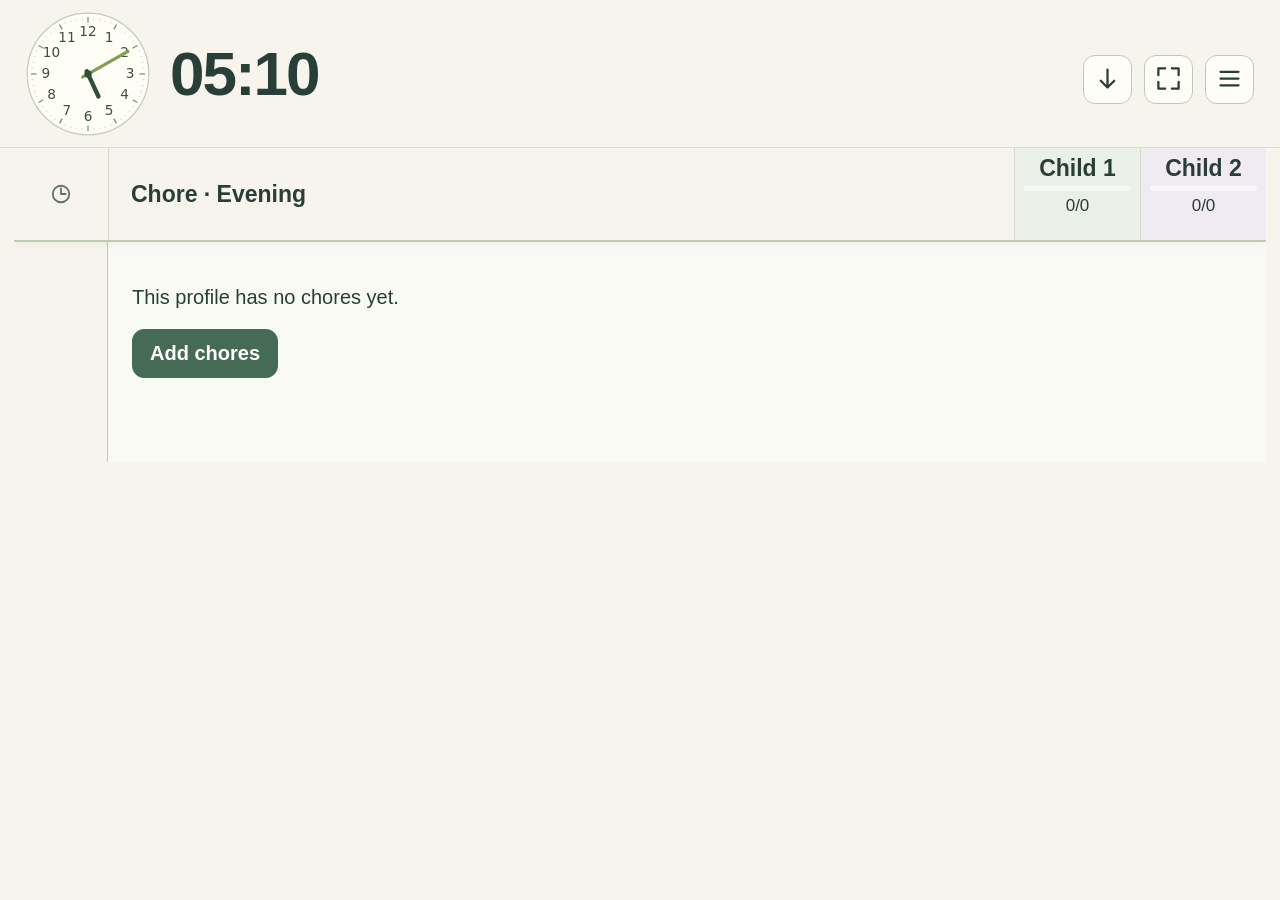
==== commit 4a3cc072: "Consolidate navigation into a menu and separate chore editing from settings" ====
--- a/Evening garden.html
+++ b/Evening garden.html
@@ -128,18 +128,21 @@
 
 #profile-dialog{width:430px}#profile-list{display:flex;flex-direction:column;margin-top:20px}#profile-list button{margin:5px 0;text-align:left}#profile-list [aria-pressed=true]{background:var(--green);color:white}.empty-profile{padding:24px;font-size:20px}.chore-column-head{font-size:23px}@media(max-width:450px){.top-actions{max-width:220px}.top-actions .icon-button{width:39px;padding:6px}}
 
+.menu-section-label{font-size:15px;color:var(--muted);margin:20px 0 0}.menu-actions{display:flex;flex-direction:column;border-top:1px solid var(--line);margin-top:16px;padding-top:12px}.menu-actions button{margin:5px 0;text-align:left;width:100%}#chores-dialog .dialog-heading h2{font-size:27px}@media(max-width:450px){.top-actions{max-width:208px}.top-actions .icon-button{display:inline-flex;align-items:center;justify-content:center;width:40px}}
+
 </style>
 </head>
 <body>
 <div id="startup-warning" class="notice" role="alert">Loading the app. If this notice stays visible, open the routine in Firefox 68 or newer and make sure JavaScript is enabled.</div>
 <div id="storage-warning" class="notice" hidden>Your browser cannot save changes. Keep this page open, or enable local storage to remember your routine.</div>
-<header class="topbar"><div class="current-clock"><div id="main-clock"></div><div id="digital-time" aria-label="Current time"></div></div><div class="top-actions"><div id="starts-in" aria-live="off"></div><button id="profile-open" class="icon-button" aria-label="Choose time of day" title="Choose time of day"><span data-ui-icon="clock"></span></button><button id="jump-now" class="icon-button" aria-label="Now" title="Now"><span data-ui-icon="down"></span></button><button class="icon-button" id="fullscreen" aria-label="Enter full screen" title="Full screen"><span data-ui-icon="fullscreen"></span></button><button id="shift-open" class="icon-button" aria-label="Shift times" title="Shift times"><span data-ui-icon="clock"></span></button><button id="settings-open" class="icon-button" aria-label="Settings" title="Settings"><span data-ui-icon="settings"></span></button></div></header>
+<header class="topbar"><div class="current-clock"><div id="main-clock"></div><div id="digital-time" aria-label="Current time"></div></div><div class="top-actions"><div id="starts-in" aria-live="off"></div><button id="jump-now" class="icon-button" aria-label="Now" title="Now"><span data-ui-icon="down"></span></button><button class="icon-button" id="fullscreen" aria-label="Enter full screen" title="Full screen"><span data-ui-icon="fullscreen"></span></button><button id="profile-open" class="icon-button" aria-label="Open menu" title="Menu"><span data-ui-icon="menu"></span></button></div></header>
 <main><section id="schedule-scroll" aria-label="Children’s evening schedule" tabindex="0"><div id="schedule"><div id="column-heads"></div><div id="timeline"><div id="time-axis" aria-hidden="true"></div><div id="kid-columns"></div><div id="now-marker" hidden><span id="now-label">NOW</span><i></i></div></div></div></section></main>
 <div id="settings-backdrop" hidden></div>
 <dialog role="dialog" tabindex="-1" id="shift-dialog" aria-labelledby="shift-title"><div class="dialog-heading"><div><p class="eyebrow">FOR THE GROWN-UPS · TODAY ONLY</p><h2 id="shift-title">Shift times</h2></div><button type="button" class="icon-button close-dialog" aria-label="Close time shift"><span data-ui-icon="close"></span></button></div><section class="shift-settings"><p>Future and unfinished chores all move by the same amount. Completed past chores and checkmarks are preserved.</p><p id="shift-status" class="shift-note"></p><div class="shift-presets"><button type="button" data-shift-minutes="5">+5 min</button><button type="button" data-shift-minutes="10">+10 min</button><button type="button" data-shift-minutes="15">+15 min</button><button type="button" data-shift-minutes="30">+30 min</button></div><label class="shift-custom" for="shift-minutes">Offset in minutes<input id="shift-minutes" type="number" min="-1439" max="1439" step="1" value="15" aria-describedby="shift-direction"></label><p id="shift-direction" class="shift-note">Positive moves later; negative moves earlier.</p><div id="shift-preview" aria-live="polite"></div><div class="shift-actions"><button type="button" class="primary-button" id="shift-apply">Apply shift and close</button><button type="button" class="secondary-button" id="shift-undo" hidden>Undo last shift</button><button type="button" class="secondary-button" id="shift-reset" hidden>Restore original times</button></div></section><div class="dialog-footer"><button type="button" class="secondary-button" id="shift-cancel">Cancel</button></div></dialog>
-<dialog role="dialog" tabindex="-1" id="settings-dialog" aria-labelledby="settings-title"><form id="settings-form"><div class="dialog-heading"><div><p class="eyebrow">FOR THE GROWN-UPS</p><h2 id="settings-title">Settings</h2></div><button type="button" class="icon-button close-dialog" aria-label="Close settings"><span data-ui-icon="close"></span></button></div><p class="settings-intro">Add children, then assign chores and times. Each child checks their own box.</p><p class="settings-save-note">Changes save when you close Settings.</p><p id="import-notice" class="settings-save-note" role="status" hidden></p><div class="editor-heading"><h3>Children</h3></div><div id="kids-editor"></div><button type="button" class="add-button" id="add-kid"><span data-ui-icon="plus"></span> Add child</button><div class="preferences"><label>Clock style<select id="clock-format"><option value="24">24-hour · 18:30</option><option value="12">12-hour · 6:30 PM</option></select></label><label class="toggle-label"><input id="celebrations-enabled" type="checkbox"> Little celebrations</label></div><div class="editor-heading"><h3>Chores</h3><span>Same-day times · no overlap per child</span></div><div id="chore-editor"></div><button type="button" class="add-button" id="add-chore"><span data-ui-icon="plus"></span> Add chore</button><p id="settings-error" class="error" role="alert" hidden></p><div class="settings-tools"><button type="button" id="preview-celebration"><span data-ui-icon="sparkle"></span> Try a celebration</button><button type="button" id="export-settings">Back up all profiles</button><button type="button" id="import-settings">Import all profiles</button><input type="file" id="import-file" accept="application/json,.json" hidden></div><p class="icon-credits">Icons: <a href="https://github.com/jdecked/twemoji">Twemoji</a>, Twitter and other contributors · <a href="https://creativecommons.org/licenses/by/4.0/">CC BY 4.0</a>.</p><p class="settings-note">Children and preferences are shared. Chores and daily progress belong to the selected time of day. Each child has separate progress, which resets at midnight. Clearing browser storage removes your saved routine.</p><div class="dialog-footer"><button type="button" class="secondary-button" id="discard-settings">Discard changes</button></div></form></dialog>
+<dialog role="dialog" tabindex="-1" id="settings-dialog" aria-labelledby="settings-title"><form id="settings-form"><div class="dialog-heading"><div><p class="eyebrow">FOR THE GROWN-UPS</p><h2 id="settings-title">Settings</h2></div><button type="button" class="icon-button close-dialog" aria-label="Close settings"><span data-ui-icon="close"></span></button></div><p class="settings-intro">Add children, choose their colors, and set shared preferences. Edit chores separately using Chores in the menu.</p><p class="settings-save-note">Changes save when you close Settings.</p><p id="import-notice" class="settings-save-note" role="status" hidden></p><div class="editor-heading"><h3>Children</h3></div><div id="kids-editor"></div><button type="button" class="add-button" id="add-kid"><span data-ui-icon="plus"></span> Add child</button><div class="preferences"><label>Clock style<select id="clock-format"><option value="24">24-hour · 18:30</option><option value="12">12-hour · 6:30 PM</option></select></label><label class="toggle-label"><input id="celebrations-enabled" type="checkbox"> Little celebrations</label></div><p id="settings-error" class="error" role="alert" hidden></p><div class="settings-tools"><button type="button" id="preview-celebration"><span data-ui-icon="sparkle"></span> Try a celebration</button><button type="button" id="export-settings">Back up all profiles</button><button type="button" id="import-settings">Import all profiles</button><input type="file" id="import-file" accept="application/json,.json" hidden></div><p class="icon-credits">Icons: <a href="https://github.com/jdecked/twemoji">Twemoji</a>, Twitter and other contributors · <a href="https://creativecommons.org/licenses/by/4.0/">CC BY 4.0</a>.</p><p class="settings-note">Children and preferences are shared. Chores and daily progress belong to the selected time of day. Each child has separate progress, which resets at midnight. Clearing browser storage removes your saved routine.</p><div class="dialog-footer"><button type="button" class="secondary-button" id="discard-settings">Discard changes</button></div></form></dialog>
+<dialog role="dialog" tabindex="-1" id="chores-dialog" aria-labelledby="chores-title"><form id="chores-form"><div class="dialog-heading"><h2 id="chores-title">Chores</h2><button type="button" class="icon-button close-dialog" aria-label="Close chores"><span data-ui-icon="close"></span></button></div><p class="settings-save-note">Changes save when you close this dialog. Chores belong to the selected time of day.</p><div class="editor-heading"><h3>Chores</h3><span>Same-day times · no overlap per child</span></div><div id="chore-editor"></div><button type="button" class="add-button" id="add-chore"><span data-ui-icon="plus"></span> Add chore</button><p id="chores-error" class="error" role="alert" hidden></p><div class="dialog-footer"><button type="button" class="secondary-button" id="discard-chores">Discard changes</button></div></form></dialog>
 <dialog role="dialog" tabindex="-1" id="icon-dialog" aria-labelledby="icon-picker-title"><div class="dialog-heading"><h2 id="icon-picker-title">Choose icon</h2><button type="button" class="icon-button close-dialog" aria-label="Close icon picker"><span data-ui-icon="close"></span></button></div><p class="icon-picker-intro">Choose a picture for this chore.</p><div id="icon-categories" role="group" aria-label="Icon categories"></div><div id="icon-choices" role="group" aria-label="Chore icons"></div><div class="dialog-footer"><button type="button" class="secondary-button" id="icon-picker-cancel">Cancel</button></div></dialog>
-<dialog role="dialog" tabindex="-1" id="profile-dialog" aria-labelledby="profile-title"><div class="dialog-heading"><h2 id="profile-title">Time of day</h2><button type="button" class="icon-button close-dialog" aria-label="Close time-of-day picker"><span data-ui-icon="close"></span></button></div><div id="profile-list"></div></dialog>
+<dialog role="dialog" tabindex="-1" id="profile-dialog" aria-labelledby="profile-title"><div class="dialog-heading"><h2 id="profile-title">Menu</h2><button type="button" class="icon-button close-dialog" aria-label="Close menu"><span data-ui-icon="close"></span></button></div><p class="menu-section-label">Time of day</p><div id="profile-list"></div><div class="menu-actions"><button id="shift-open" class="secondary-button" aria-label="Shift times" title="Shift times"><span data-ui-icon="clock"></span> Shift times</button><button type="button" class="secondary-button" id="chores-open"><span data-ui-icon="check"></span> Chores</button><button id="settings-open" class="secondary-button" aria-label="Settings" title="Settings"><span data-ui-icon="settings"></span> Settings</button></div></dialog>
 <div id="toast" class="toast" role="status" hidden></div><div id="celebration" class="celebration" hidden><div class="celebration-particles" aria-hidden="true"></div><button type="button" id="celebration-dismiss" aria-label="Dismiss celebration"><span id="celebration-icon" aria-hidden="true"></span><strong id="celebration-title">A little win!</strong><span id="celebration-subtitle">Look at you grow.</span><small>Tap to close</small></button></div>
 <script>
 (function(root){
@@ -465,14 +468,14 @@
  return svg.replace('<svg ','<svg class="app-icon" aria-hidden="true" focusable="false" ');
 }
 function uiIcon(name){
- const paths={close:'<path d="M6 6l12 12M18 6L6 18"/>',plus:'<path d="M12 5v14M5 12h14"/>',fullscreen:'<path d="M9 3H3v6m12-6h6v6M3 15v6h6m12-6v6h-6"/>',down:'<path d="M12 4v16M6 14l6 6 6-6"/>',check:'<path d="M5 12l4 4L19 6"/>',clock:'<circle cx="12" cy="12" r="9"/><path d="M12 6v6h5"/>',caret:'<path d="M8 10l4 4 4-4"/>',sparkle:'<path d="M12 2l3 7 7 3-7 3-3 7-3-7-7-3 7-3z"/>',settings:'<path d="M9 3h6l1 3 3 1 2 5-2 5-3 1-1 3H9l-1-3-3-1-2-5 2-5 3-1z"/><circle cx="12" cy="12" r="3"/>'};
+ const paths={menu:'<path d="M4 6h16M4 12h16M4 18h16"/>',close:'<path d="M6 6l12 12M18 6L6 18"/>',plus:'<path d="M12 5v14M5 12h14"/>',fullscreen:'<path d="M9 3H3v6m12-6h6v6M3 15v6h6m12-6v6h-6"/>',down:'<path d="M12 4v16M6 14l6 6 6-6"/>',check:'<path d="M5 12l4 4L19 6"/>',clock:'<circle cx="12" cy="12" r="9"/><path d="M12 6v6h5"/>',caret:'<path d="M8 10l4 4 4-4"/>',sparkle:'<path d="M12 2l3 7 7 3-7 3-3 7-3-7-7-3 7-3z"/>',settings:'<path d="M9 3h6l1 3 3 1 2 5-2 5-3 1-1 3H9l-1-3-3-1-2-5 2-5 3-1z"/><circle cx="12" cy="12" r="3"/>'};
  return '<svg class="ui-icon" xmlns="http://www.w3.org/2000/svg" viewBox="0 0 24 24" fill="none" stroke="currentColor" stroke-width="2" stroke-linecap="round" stroke-linejoin="round" aria-hidden="true" focusable="false">'+(paths[name]||paths.sparkle)+'</svg>';
 }
 // Keep browser-facing code compatible with Firefox 68 (Android 4.4).
 function replaceChildren(parent,children=[]){parent.textContent='';children.forEach(child=>parent.appendChild(child));}
 function readFile(file){return new Promise((resolve,reject)=>{const reader=new FileReader();reader.onload=()=>resolve(reader.result);reader.onerror=()=>reject(new Error('Could not read the file.'));reader.readAsText(file);});}
-const settings=$('settings-dialog'),shiftDialog=$('shift-dialog'),iconDialog=$('icon-dialog'),profileDialog=$('profile-dialog'),nativeDialog=typeof settings.showModal==='function';
-if(!nativeDialog)for(const dialog of [settings,shiftDialog,iconDialog,profileDialog])dialog.classList.add('dialog-fallback');
+const settings=$('settings-dialog'),shiftDialog=$('shift-dialog'),iconDialog=$('icon-dialog'),profileDialog=$('profile-dialog'),choresDialog=$('chores-dialog'),nativeDialog=typeof settings.showModal==='function';
+if(!nativeDialog)for(const dialog of [settings,shiftDialog,iconDialog,profileDialog,choresDialog])dialog.classList.add('dialog-fallback');
 function showDialog(dialog){
  if(nativeDialog)dialog.showModal();
  else{dialog.open=true;dialog.setAttribute('open','');dialog.setAttribute('aria-modal','true');$('settings-backdrop').hidden=false;document.body.classList.add('settings-modal-open');document.querySelector('.topbar').setAttribute('aria-hidden','true');document.querySelector('main').setAttribute('aria-hidden','true');dialog.querySelector('.close-dialog').focus();}
@@ -482,14 +485,16 @@
  else{dialog.open=false;dialog.removeAttribute('open');dialog.removeAttribute('aria-modal');$('settings-backdrop').hidden=true;document.body.classList.remove('settings-modal-open');document.querySelector('.topbar').removeAttribute('aria-hidden');document.querySelector('main').removeAttribute('aria-hidden');}
  $(opener).focus();
 }
-function openSettings(){importDraft=null;$('import-notice').hidden=true;populateEditor(config);showDialog(settings);}
-function closeSettings(){importDraft=null;hideDialog(settings,'settings-open');}
-function closeShift(){hideDialog(shiftDialog,'shift-open');}
+function openSettings(){if(profileDialog.open)closeProfile();importDraft=null;$('import-notice').hidden=true;populateEditor(config);showDialog(settings);}
+function closeSettings(){importDraft=null;hideDialog(settings,'profile-open');}
+function closeShift(){hideDialog(shiftDialog,'profile-open');}
 function closeProfile(){hideDialog(profileDialog,'profile-open');}
-function closeActiveDialog(){if(profileDialog.open)closeProfile();else if(iconDialog.open)closeIconPicker();else if(shiftDialog.open)closeShift();else if(settings.open)saveAndCloseSettings();}
+function openChores(){if(profileDialog.open)closeProfile();importDraft=null;populateEditor(config);$('chores-error').hidden=true;$('chores-title').textContent='Chores · '+R.PROFILE_NAMES[state.activeProfileId];showDialog(choresDialog);}
+function closeChores(){hideDialog(choresDialog,'profile-open');}
+function closeActiveDialog(){if(profileDialog.open)closeProfile();else if(iconDialog.open)closeIconPicker();else if(shiftDialog.open)closeShift();else if(choresDialog.open||settings.open)saveAndCloseSettings();}
 $('settings-backdrop').addEventListener('click',closeActiveDialog);
 document.addEventListener('keydown',event=>{
- const dialog=profileDialog.open?profileDialog:iconDialog.open?iconDialog:shiftDialog.open?shiftDialog:settings.open?settings:null;
+ const dialog=profileDialog.open?profileDialog:iconDialog.open?iconDialog:shiftDialog.open?shiftDialog:choresDialog.open?choresDialog:settings.open?settings:null;
  if(nativeDialog||!dialog||event.defaultPrevented||!$('celebration').hidden)return;
  if(event.key==='Escape'){event.preventDefault();closeActiveDialog();}
  else if(event.key==='Tab'){
@@ -543,8 +548,8 @@
  layout=R.timeline(todayConfig);const focused=document.activeElement&&document.activeElement.dataset&&document.activeElement.dataset.key;
  $('schedule').style.setProperty('--kid-count',config.kids.length);$('timeline').style.height=`${layout.height}px`;
  $('column-heads').innerHTML='<div class="axis-head" aria-hidden="true">'+uiIcon('clock')+'</div><div class="chore-column-head">Chore · '+escape(R.PROFILE_NAMES[state.activeProfileId])+'</div>'+config.kids.map((kid,i)=>{const chores=assigned(kid.id),n=chores.filter(c=>done(kid.id,c.id)).length;return `<div class="kid-head" style="${kidStyle(kid,i)}"><div class="kid-name-wrap"><div class="kid-name">${escape(kid.name)}</div><div class="kid-progress" role="progressbar" aria-label="${escape(kid.name)}’s chores" aria-valuemin="0" aria-valuemax="${chores.length||1}" aria-valuenow="${n}" aria-valuetext="${n} of ${chores.length}"><i style="width:${chores.length?n/chores.length*100:0}%"></i></div><span class="kid-score">${n}/${chores.length}${chores.length&&n===chores.length?uiIcon('check'):''}</span></div></div>`;}).join('');
- $('profile-open').title=R.PROFILE_NAMES[state.activeProfileId];$('profile-open').setAttribute('aria-label','Choose time of day: '+R.PROFILE_NAMES[state.activeProfileId]);
- if(!config.chores.length){$('time-axis').textContent='';$('kid-columns').innerHTML='<div class="empty-profile"><p>This profile has no chores yet.</p><button type="button" class="primary-button" id="empty-add">Add chores in Settings</button></div>';$('empty-add').addEventListener('click',openSettings);$('timeline').style.height='220px';$('profile-open').title=R.PROFILE_NAMES[state.activeProfileId];$('profile-open').setAttribute('aria-label','Choose time of day: '+R.PROFILE_NAMES[state.activeProfileId]);return;}
+ $('profile-open').title='Menu: '+R.PROFILE_NAMES[state.activeProfileId];$('profile-open').setAttribute('aria-label','Open menu: '+R.PROFILE_NAMES[state.activeProfileId]);
+ if(!config.chores.length){$('time-axis').textContent='';$('kid-columns').innerHTML='<div class="empty-profile"><p>This profile has no chores yet.</p><button type="button" class="primary-button" id="empty-add">Add chores</button></div>';$('empty-add').addEventListener('click',openChores);$('timeline').style.height='220px';$('profile-open').title='Menu: '+R.PROFILE_NAMES[state.activeProfileId];$('profile-open').setAttribute('aria-label','Open menu: '+R.PROFILE_NAMES[state.activeProfileId]);return;}
  const ticks=timelineTicks();$('time-axis').innerHTML=ticks.map(t=>`<div class="time-tick${t.boundary?' major':''}" style="top:${t.y}px">${digits(timeString(t.m))}</div>`).join('');
  const lines=ticks.map(t=>`<i class="grid-line" aria-hidden="true" style="top:${t.y}px"></i>`).join('');
  const gaps=layout.segments.filter(s=>!s.active&&s.end-s.start>=30).map(s=>`<span class="gap-fold" aria-hidden="true" style="top:${s.top+s.height/2}px">↕ ${Math.floor((s.end-s.start)/60)?`${Math.floor((s.end-s.start)/60)}h `:''}${(s.end-s.start)%60?`${(s.end-s.start)%60}m`:''}</span>`).join('');
@@ -627,14 +632,14 @@
  $('icon-picker-title').textContent=title?'Icon: '+title:'Choose icon';
  $('icon-categories').innerHTML=['all',...R.ICON_CATEGORIES.map(group=>group.id)].map(id=>'<button type="button" data-category="'+id+'" aria-pressed="false">'+escape(ICON_CATEGORY_LABELS[id])+'</button>').join('');
  renderIconChoices();
- if(!nativeDialog){settings.hidden=true;settings.setAttribute('aria-hidden','true');}
+ if(!nativeDialog){choresDialog.hidden=true;choresDialog.setAttribute('aria-hidden','true');}
  showDialog(iconDialog);
  const selected=$('icon-choices').querySelector('[aria-pressed="true"]');
  if(selected){selected.focus();selected.scrollIntoView({block:'nearest'});}
 }
 function closeIconPicker(){
  if(nativeDialog)iconDialog.close();
- else{iconDialog.open=false;iconDialog.removeAttribute('open');iconDialog.removeAttribute('aria-modal');settings.hidden=false;settings.removeAttribute('aria-hidden');}
+ else{iconDialog.open=false;iconDialog.removeAttribute('open');iconDialog.removeAttribute('aria-modal');choresDialog.hidden=false;choresDialog.removeAttribute('aria-hidden');}
  if(iconPickerTarget){iconPickerTarget.focus();iconPickerTarget=null;}
 }
 $('icon-categories').addEventListener('click',event=>{const button=event.target.closest('[data-category]');if(button)renderIconChoices(button.dataset.category);});
@@ -647,14 +652,20 @@
 $('icon-picker-cancel').addEventListener('click',closeIconPicker);
 function updateAddButton(){$('add-chore').disabled=$('chore-editor').children.length>=40;}
 function populateEditor(value){$('clock-format').value=value.format;$('celebrations-enabled').checked=value.celebrations;replaceChildren($('kids-editor'),value.kids.map(kidRow));$('add-kid').disabled=value.kids.length>=8;replaceChildren($('chore-editor'),value.chores.map(editorRow));$('settings-error').hidden=true;updateAddButton();}
-function readEditor(){return R.validate({version:2,format:$('clock-format').value,celebrations:$('celebrations-enabled').checked,kids:currentKids(),chores:[...$('chore-editor').children].map(row=>({id:row.dataset.id,title:row.querySelector('.edit-title').value,icon:row.querySelector('.edit-icon').value,start:row.querySelector('.edit-start').value,end:row.querySelector('.edit-end').value,kidIds:[...row.querySelectorAll('.assignments input:checked')].map(i=>i.value)}))});}
-function settingsError(error){$('settings-error').textContent=error.message;$('settings-error').hidden=false;$('settings-error').scrollIntoView({block:'nearest',behavior:'smooth'});}
+function readEditor(){
+ const editingChores=choresDialog.open,base=R.profileConfig(importDraft||state);
+ return R.validate({version:2,format:editingChores?config.format:$('clock-format').value,celebrations:editingChores?config.celebrations:$('celebrations-enabled').checked,kids:editingChores?config.kids:currentKids(),chores:editingChores?[...$('chore-editor').children].map(row=>({id:row.dataset.id,title:row.querySelector('.edit-title').value,icon:row.querySelector('.edit-icon').value,start:row.querySelector('.edit-start').value,end:row.querySelector('.edit-end').value,kidIds:[...row.querySelectorAll('.assignments input:checked')].map(i=>i.value)})):base.chores.map(ch=>({...ch,kidIds:ch.kidIds.filter(id=>currentKids().some(k=>k.id===id))}))});
+}
+function settingsError(error){const box=$(choresDialog.open?'chores-error':'settings-error');box.textContent=error.message;box.hidden=false;box.scrollIntoView({block:'nearest',behavior:'smooth'});}
+$('chores-open').addEventListener('click',openChores);
+$('discard-chores').addEventListener('click',closeChores);
+$('chores-form').addEventListener('submit',event=>event.preventDefault());
 $('settings-open').addEventListener('click',openSettings);
 function saveAndCloseSettings(){
  try{
   if(blockedStorage&&!importDraft)throw Error('First import a converted backup in the new format. Your original data has been preserved.');
   const updated=readEditor(),next=R.editProfile(importDraft||state,updated);
-  state=next;blockedStorage=false;selectState();save();tick(true);dismissCelebration();closeSettings();notify('Saved');jumpNow();
+  state=next;blockedStorage=false;selectState();save();tick(true);dismissCelebration();if(choresDialog.open)closeChores();else closeSettings();notify('Saved');jumpNow();
  }catch(error){settingsError(error);}
 }
 $('profile-open').addEventListener('click',()=>{
@@ -666,7 +677,7 @@
  state=R.validateState(state);selectState();save();dismissCelebration();closeProfile();tick(true);jumpNow();
 });
 function finishShift(nextProgress,message){progress=nextProgress;save();tick(true);closeShift();notify(message);jumpNow();}
-$('shift-open').addEventListener('click',()=>{$('shift-minutes').value='15';refreshShiftPreview();showDialog(shiftDialog);});
+$('shift-open').addEventListener('click',()=>{if(profileDialog.open)closeProfile();$('shift-minutes').value='15';refreshShiftPreview();showDialog(shiftDialog);});
 $('shift-cancel').addEventListener('click',closeShift);
 for(const event of ['input','change'])$('shift-minutes').addEventListener(event,refreshShiftPreview);
 function refreshShiftPreview(){
@@ -698,8 +709,8 @@
 $('shift-reset').addEventListener('click',()=>{
  finishShift(R.resetShifts(config,progress,new Date()),'Original times restored for today.');
 });
-for(const dialog of [settings,shiftDialog,iconDialog,profileDialog]){
- const close=dialog===settings?saveAndCloseSettings:dialog===iconDialog?closeIconPicker:dialog===profileDialog?closeProfile:closeShift;
+for(const dialog of [settings,shiftDialog,iconDialog,profileDialog,choresDialog]){
+ const close=(dialog===settings||dialog===choresDialog)?saveAndCloseSettings:dialog===iconDialog?closeIconPicker:dialog===profileDialog?closeProfile:closeShift;
  dialog.querySelector('.close-dialog').addEventListener('click',close);
  dialog.addEventListener('cancel',event=>{event.preventDefault();close();});
  let backdropPressed=false;
@@ -818,7 +829,7 @@
 window.addEventListener('pagehide',()=>screenAwake.disable());
 window.addEventListener('pageshow',syncFullscreenAwake);
 
-window.addEventListener('storage',event=>{if(event.key===KEY||event.key===null){dismissCelebration();if(iconDialog.open)closeIconPicker();if(settings.open)closeSettings();if(shiftDialog.open)closeShift();if(profileDialog.open)closeProfile();load();tick(true);notify('Data changed in another tab. Unsaved editors have been closed.');}});
+window.addEventListener('storage',event=>{if(event.key===KEY||event.key===null){dismissCelebration();if(iconDialog.open)closeIconPicker();if(choresDialog.open)closeChores();if(settings.open)closeSettings();if(shiftDialog.open)closeShift();if(profileDialog.open)closeProfile();load();tick(true);notify('Data changed in another tab. Unsaved editors have been closed.');}});
 document.addEventListener('visibilitychange',()=>{if(!document.hidden)tick(true);syncFullscreenAwake();});
 for(const placeholder of document.querySelectorAll('[data-ui-icon]'))placeholder.innerHTML=uiIcon(placeholder.dataset.uiIcon);
 load();tick(true);$('startup-warning').hidden=true;requestAnimationFrame(jumpNow);setInterval(tick,1000);
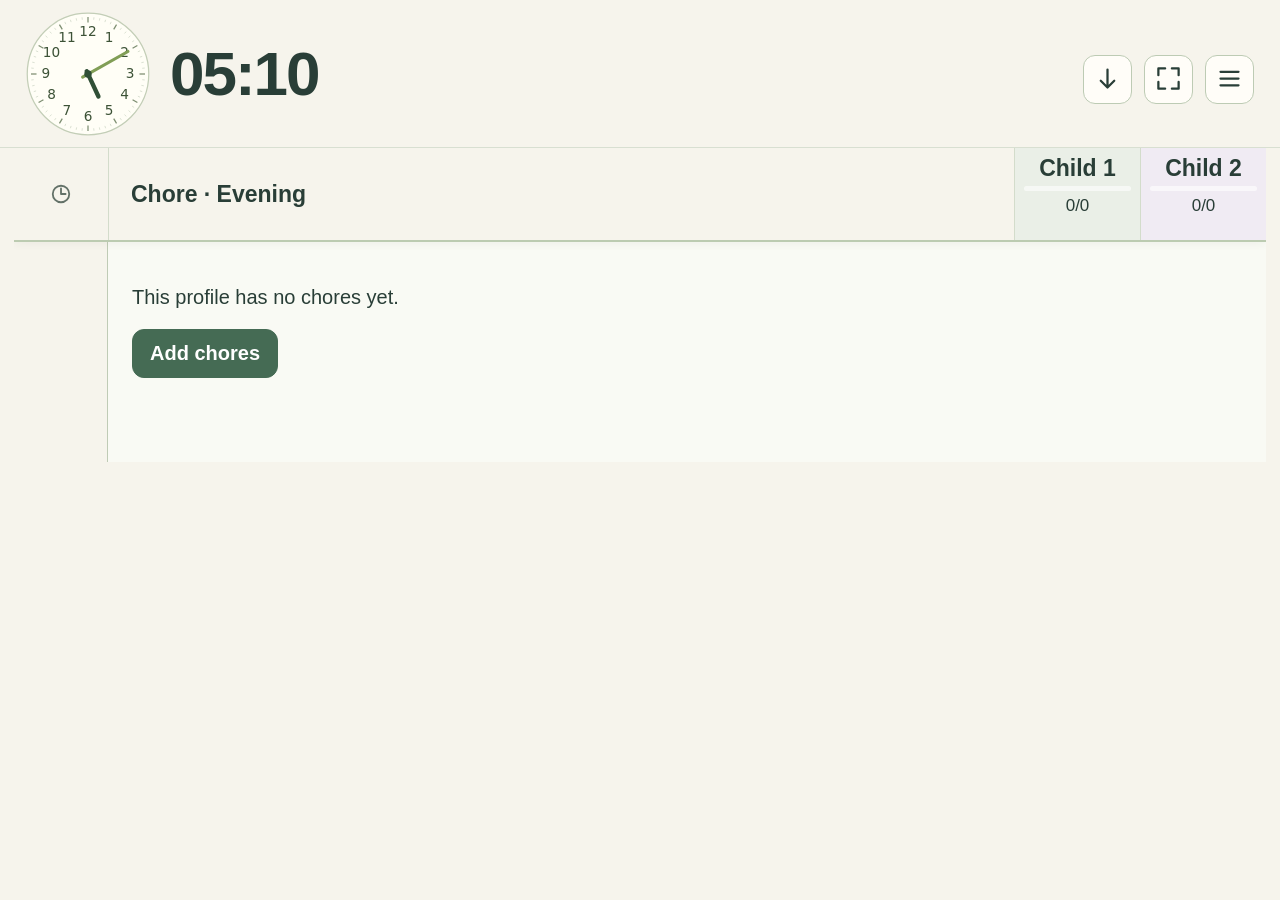
==== commit 080a3322: "Award finale trophies against the latest profile deadline" ====
--- a/Evening garden.html
+++ b/Evening garden.html
@@ -208,12 +208,22 @@
 function makeCelebration(flags={},random=Math.random){
  return {theme:Math.floor(random()*CELEBRATION_COUNT),reminder:Math.floor(random()*LATE_REMINDER_COUNT),seed:Math.floor(random()*4294967296),late:!!flags.late,grand:!!flags.grand,everyone:!!flags.everyone};
 }
+function celebrationFlags(config,progress,kidId,choreId,now){
+ const assigned=config.chores.filter(ch=>ch.kidIds.includes(kidId));
+ const finished=ch=>!!progress.done[completionKey(kidId,ch.id)];
+ const grand=assigned.length>0&&assigned.every(finished);
+ const everyone=config.chores.length>0&&config.chores.every(ch=>ch.kidIds.every(kid=>!!progress.done[completionKey(kid,ch.id)]));
+ const chore=config.chores.find(ch=>ch.id===choreId);
+ const deadline=grand?Math.max(...config.chores.map(ch=>minutes(ch.end))):minutes(chore.end);
+ return {grand,everyone,late:now>deadline};
+}
 function assignCelebration(config,progress,kidId,choreId,flags={},date=new Date(),random=Math.random){
  const chore=config.chores.find(ch=>ch.id===choreId&&ch.kidIds.includes(kidId));
  if(!chore)throw Error('A celebration must belong to an assigned child’s chore.');
  const next=cleanProgress(progress,config,date),key=completionKey(kidId,choreId);
  if(!next.celebrations)next.celebrations=Object.create(null);
  if(!next.celebrations[key])next.celebrations[key]=makeCelebration(flags,random);
+ else if(flags.grand&&(!next.celebrations[key].grand||next.celebrations[key].late&&!flags.late))Object.assign(next.celebrations[key],{grand:true,everyone:!!flags.everyone,late:!!flags.late});
  return {progress:next,celebration:next.celebrations[key]};
 }
 function celebrationRandom(seed){
@@ -331,7 +341,7 @@
  const next=validateState(input,date);for(const id of PROFILE_IDS)next.profiles[id].progress=freshProgress(date);return next;
 }
 
-const api={PROFILE_IDS,PROFILE_NAMES,PROFILE_START,profileConfig,freshState,validateState,editProfile,exportState,importState,CELEBRATION_COUNT,LATE_REMINDER_COUNT,makeCelebration,assignCelebration,celebrationRandom,KID_COLORS,kidTheme,ICON_CATEGORIES,ICONS,defaults,minutes,dayKey,timeOfDay,validate,completionKey,freshProgress,cleanProgress,effectiveConfig,shiftRemaining,undoShift,resetShifts,onTime,isLate,status,timeline,position,rangeSector};
+const api={PROFILE_IDS,PROFILE_NAMES,PROFILE_START,profileConfig,freshState,validateState,editProfile,exportState,importState,CELEBRATION_COUNT,LATE_REMINDER_COUNT,makeCelebration,celebrationFlags,assignCelebration,celebrationRandom,KID_COLORS,kidTheme,ICON_CATEGORIES,ICONS,defaults,minutes,dayKey,timeOfDay,validate,completionKey,freshProgress,cleanProgress,effectiveConfig,shiftRemaining,undoShift,resetShifts,onTime,isLate,status,timeline,position,rangeSector};
 if(typeof module!=='undefined'&&module.exports)module.exports=api;else root.Routine=api;
 })(typeof window!=='undefined'?window:globalThis);
 
@@ -575,8 +585,8 @@
  if(progress.day!==R.dayKey(date)){progress=R.freshProgress(date);todayConfig=R.effectiveConfig(config,progress,date);}
  if(undo){delete progress.done[key];save();tick(true);dismissCelebration();return;}
  progress.done[key]={at:date.toISOString()};
- const personalDone=assigned(kidId).length>0&&assigned(kidId).every(c=>done(kidId,c.id)),everyone=config.chores.every(c=>c.kidIds.every(k=>done(k,c.id)));
- const result=R.assignCelebration(config,progress,kidId,choreId,{grand:personalDone,everyone,late:R.isLate(todayConfig.chores.find(c=>c.id===choreId),R.timeOfDay(date))},date);
+ const flags=R.celebrationFlags(todayConfig,progress,kidId,choreId,R.timeOfDay(date));
+ const result=R.assignCelebration(config,progress,kidId,choreId,flags,date);
  progress=result.progress;save();tick(true);
  if(config.celebrations)celebrate(result.celebration,kid.name);else notify(`${kid.name}: done!`);
 });
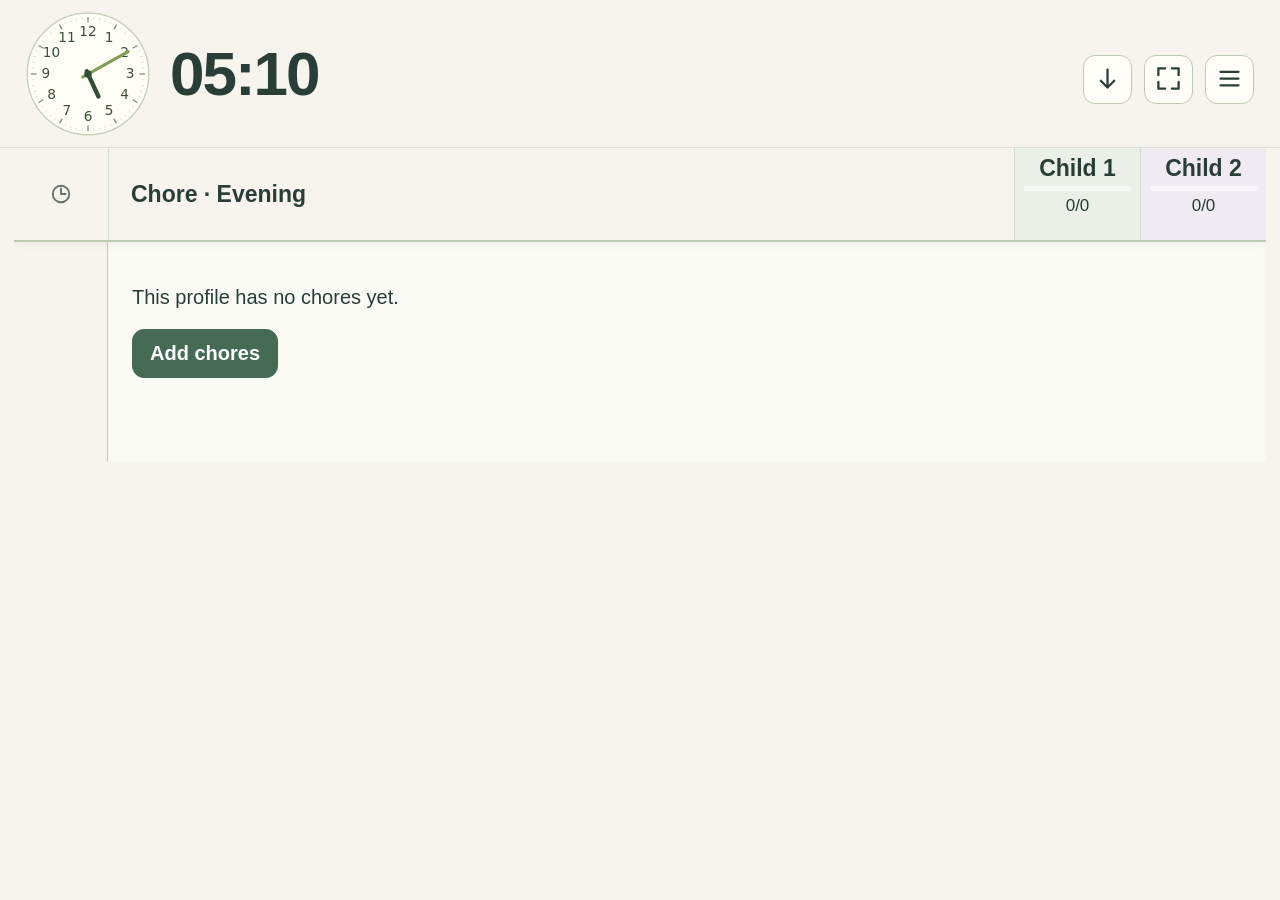
==== commit 6cf5ea22: "Show time-of-day profiles as illustrated tiles" ====
--- a/Evening garden.html
+++ b/Evening garden.html
@@ -129,6 +129,12 @@
 #profile-dialog{width:430px}#profile-list{display:flex;flex-direction:column;margin-top:20px}#profile-list button{margin:5px 0;text-align:left}#profile-list [aria-pressed=true]{background:var(--green);color:white}.empty-profile{padding:24px;font-size:20px}.chore-column-head{font-size:23px}@media(max-width:450px){.top-actions{max-width:220px}.top-actions .icon-button{width:39px;padding:6px}}
 
 .menu-section-label{font-size:15px;color:var(--muted);margin:20px 0 0}.menu-actions{display:flex;flex-direction:column;border-top:1px solid var(--line);margin-top:16px;padding-top:12px}.menu-actions button{margin:5px 0;text-align:left;width:100%}#chores-dialog .dialog-heading h2{font-size:27px}@media(max-width:450px){.top-actions{max-width:208px}.top-actions .icon-button{display:inline-flex;align-items:center;justify-content:center;width:40px}}
+
+#profile-list{display:grid;grid-template-columns:repeat(3,minmax(0,1fr));gap:8px;margin-top:12px}
+#profile-list .profile-tile{display:flex;flex-direction:column;align-items:center;justify-content:center;min-width:0;min-height:110px;margin:0;padding:12px 4px;border:2px solid #d1dcc7;border-radius:12px;background:#fffef9;color:var(--ink);text-align:center}
+.profile-tile .app-icon{width:44px;height:44px;flex-shrink:0}.profile-tile span{font-size:17px;font-weight:600;line-height:1.2;margin-top:9px;max-width:100%;overflow-wrap:break-word}
+#profile-list .profile-tile[aria-pressed=true]{border-color:var(--green);background:#dce8ce;box-shadow:inset 0 0 0 1px var(--green)}
+@media(max-width:450px){#profile-list{gap:6px}#profile-list .profile-tile{min-height:102px;padding:10px 3px}.profile-tile span{font-size:16px}}
 
 </style>
 </head>
@@ -458,7 +464,11 @@
  "🫁": "<svg xmlns=\"http://www.w3.org/2000/svg\" viewBox=\"0 0 36 36\"><path fill=\"#F4ABBA\" d=\"M24.625 19.219L20 14.32V3c0-1.104-.896-2-2-2s-2 .896-2 2v11.32l-4.625 4.9c-.432.345-.501.974-.156 1.406.198.246.488.374.781.374.219 0 .44-.071.624-.219C12.625 20.781 16 17 18 17s5.375 3.781 5.375 3.781c.185.148.405.219.624.219.294 0 .584-.129.782-.375.345-.432.275-1.061-.156-1.406z\"/><path fill=\"#EA596E\" d=\"M24.781 19.625c-.198.246-.488.375-.782.375-.219 0-.439-.071-.624-.219C23.375 19.781 20 16 18 16s-5.375 3.781-5.375 3.781c-.185.148-.405.219-.625.219-.293 0-.584-.128-.781-.375-.033-.042-.044-.091-.07-.136-.209.348-.199.8.07 1.136.198.247.488.375.781.375.219 0 .44-.071.624-.219C12.625 20.781 16 17 18 17s5.375 3.781 5.375 3.781c.185.148.405.219.624.219.294 0 .584-.129.782-.375.268-.336.278-.788.07-1.136-.026.045-.037.095-.07.136z\"/><path fill=\"#DD2E44\" d=\"M13.36 9.023c-.811-2.656-3.881-3.427-8.079 2.139-1.842 2.442-3.555 6.594-3.499 10.737.054 3.996-1.431 6.788-.065 10.59.633 1.762 6.119 2.911 10.158.416 1.691-1.044 2.792-2.257 2.495-3.98-.487-2.826-.495-4.843-.119-8.554.475-4.694.072-8.192-.891-11.348z\"/><path fill=\"#EA596E\" d=\"M13.36 9.023c-.811-2.656-3.881-3.427-8.079 2.139-1.842 2.442-3.555 6.594-3.499 10.737.054 3.996-1.431 6.788-.065 10.59 1.545-2.436 6 .178 10.04-2.317 1.691-1.044 2.28-3.56 2.242-4.693-.049-1.464.041-3.017.253-5.109.474-4.693.071-8.191-.892-11.347z\"/><path fill=\"#DD2E44\" d=\"M22 9.075c.04-2.777 3.003-3.141 7.459.958 2.483 2.284 4.044 6.757 4.871 11.584.832 4.856.387 10.182-.119 11.525-.614 1.628-5.371 2.294-8.673.119-2.128-1.401-3.455-3.863-3.03-6.772 1.129-7.723-.653-7.248-.508-17.414z\"/><path fill=\"#EA596E\" d=\"M22 9.075c.04-2.777 3.003-3.141 7.459.958 2.483 2.284 4.044 6.757 4.871 11.584.832 4.856.387 10.182-.119 11.525-.297-3.089-3.683-1.426-7.307-3.03-1.089-.482-1.515-.926-1.426-3.327.119-3.208-2.598-2.198-2.598-4.34.001-3.97-.994-5.397-.88-13.37zm-2.25-5.559c-.128 0-.255-.052-.348-.155-.012-.013-.444-.451-1.402-.451s-1.389.437-1.407.456c-.177.185-.471.196-.658.022-.187-.174-.203-.462-.032-.652.07-.078.723-.761 2.097-.761s2.027.683 2.098.76c.173.192.157.488-.035.661-.089.08-.202.12-.313.12zm0 3c-.128 0-.255-.052-.348-.155-.012-.013-.444-.451-1.402-.451s-1.389.437-1.407.456c-.177.185-.471.196-.658.022s-.203-.462-.032-.652c.07-.078.723-.761 2.097-.761s2.027.683 2.098.76c.173.192.157.488-.035.661-.089.08-.202.12-.313.12zm0 3c-.128 0-.255-.052-.348-.155-.012-.013-.444-.451-1.402-.451s-1.389.437-1.407.456c-.177.184-.471.196-.658.022-.187-.174-.203-.462-.032-.652.07-.078.723-.761 2.097-.761s2.027.683 2.098.76c.173.192.157.488-.035.661-.089.08-.202.12-.313.12zm0 3c-.128 0-.255-.052-.348-.155-.012-.013-.444-.451-1.402-.451s-1.389.437-1.407.456c-.177.185-.471.196-.658.022s-.203-.462-.032-.652c.07-.078.723-.761 2.097-.761s2.027.683 2.098.76c.173.192.157.488-.035.661-.089.08-.202.12-.313.12z\"/></svg>",
  "😷": "<svg xmlns=\"http://www.w3.org/2000/svg\" viewBox=\"0 0 36 36\"><path fill=\"#FFCC4D\" d=\"M36 18c0 9.941-8.059 18-18 18-9.94 0-18-8.059-18-18C0 8.06 8.06 0 18 0c9.941 0 18 8.06 18 18\"/><path fill=\"#664500\" d=\"M7.001 15c-.323 0-.64-.156-.833-.445-.306-.46-.182-1.081.277-1.387C6.578 13.08 9.746 11 14 11c.552 0 1 .448 1 1s-.448 1-1 1c-3.655 0-6.418 1.814-6.445 1.832-.171.114-.364.168-.554.168zm21.998 0c-.189 0-.382-.054-.552-.167C28.419 14.815 25.628 13 22 13c-.553 0-1-.448-1-1s.447-1 1-1c4.254 0 7.422 2.08 7.555 2.168.46.306.584.927.277 1.387-.192.289-.51.445-.833.445z\"/><path fill=\"#F5F8FA\" d=\"M27 22.091L36 18c0-.66-.041-1.309-.109-1.95L27 20.091V19c0-1.104-.896-2-2-2H11c-1.104 0-2 .896-2 2v1.091L.11 16.05C.041 16.691 0 17.34 0 18l9 4.091v4.546l-7.453-1.355c.341.77.741 1.507 1.183 2.215L9 28.637V30c0 1.104.896 2 2 2h14c1.104 0 2-.896 2-2v-1.363l6.271-1.141c.441-.708.841-1.445 1.182-2.215L27 26.637v-4.546z\"/></svg>",
  "🩼": "<svg xmlns=\"http://www.w3.org/2000/svg\" viewBox=\"0 0 36 36\" xml:space=\"preserve\"><path fill=\"#CCD6DD\" d=\"M4.504 32.91a.498.498 0 0 1-.708 0l-.706-.707a.5.5 0 0 1 0-.707l3.889-3.889a.5.5 0 0 1 .707 0l.707.707a.5.5 0 0 1 0 .707L4.504 32.91z\"/><path fill=\"#8899A6\" d=\"M33.142 8.515 20.838 20.819a11.353 11.353 0 0 1-3.571 2.418l-2.931 1.256-4.869 4.869a1.518 1.518 0 0 1-2.146 0l-.683-.682a1.518 1.518 0 0 1 0-2.146l4.869-4.869 1.256-2.931a11.341 11.341 0 0 1 2.418-3.571L27.485 2.858a.5.5 0 0 1 .707.707L15.888 15.869c-.94.94-1.683 2.037-2.206 3.258l-.703 1.641a1.716 1.716 0 0 0 2.253 2.253l1.641-.703a10.368 10.368 0 0 0 3.258-2.206L32.435 7.808a.5.5 0 0 1 .707.707zM4.716 31.708l-.424-.424a.497.497 0 0 0-.526-.116l-2.687.99a.497.497 0 0 0-.181.116l-.637.636a.5.5 0 0 0 0 .708l2.122 2.122a.5.5 0 0 0 .708 0l.636-.637a.502.502 0 0 0 .116-.181l.99-2.687a.504.504 0 0 0-.117-.527z\"/><path fill=\"#FFAC33\" d=\"M18.881 12.876c.223.519.685.94 1.213 1.106.354.111.783.325 1.191.733s.622.837.733 1.191c.166.528.586.99 1.106 1.213l-1.178 1.178a2.013 2.013 0 0 0-1.213-1.106 2.911 2.911 0 0 1-1.191-.733 2.911 2.911 0 0 1-.733-1.191 2.01 2.01 0 0 0-1.106-1.213l1.178-1.178zm15.444-2.702a1.48 1.48 0 0 1-.474-.078 8.388 8.388 0 0 1-3.268-2.02l-2.66-2.66a8.411 8.411 0 0 1-2.02-3.268 1.5 1.5 0 1 1 2.846-.948c.262.785.71 1.51 1.295 2.095l2.66 2.66a5.394 5.394 0 0 0 2.095 1.295 1.5 1.5 0 0 1-.474 2.924z\"/></svg>",
- "🧘": "<svg xmlns=\"http://www.w3.org/2000/svg\" viewBox=\"0 0 36 36\"><path fill=\"#4289C1\" d=\"M28.632 30.563c-.178-1.426-1.568-1.931-2.257-1.931-.884 0-2.992 1.106-3.375-.585l-.037-.183-9.91-.012-.053.184c-.375 1.708-2.492.596-3.378.596-.689 0-2.079.505-2.257 1.931C7.365 30.563 14.13 33 18 33c3.873 0 10.632-2.437 10.632-2.437z\"/><path fill=\"#FFDC5D\" d=\"M12.165 17.445c-.546-.091-1.06.234-1.151.778l-.825 4.56c-.071.043-.142.087-.217.135-1.762 1.131-1.661 3.529-2.934 4.616-.171.146-.949.766-1.203 1.325-.336.738.22.444.045.695-.406.584-.414 1.478-.127 1.686l.373.1c.557.403 2.081-1.336 2.281-2.302.3-1.443 3.075-3.25 3.589-4.653.162-.444.224-.787.173-1.074l1.106-5.145c.091-.546-.566-.631-1.11-.721zm17.922 12.167c-.175-.251.437-.016.101-.754-.255-.56-1.089-1.179-1.259-1.325-1.273-1.087-1.116-3.485-2.878-4.616-.083-.054-.164-.104-.243-.151l-.822-4.543c-.09-.544-.607-.868-1.15-.778-.545.091-1.235.175-1.145.72l1.151 5.222c-.028.272.036.592.184.998.513 1.402 3.289 3.209 3.589 4.653.201.967 1.725 2.706 2.281 2.302l.373-.1c.289-.21.225-1.044-.182-1.628z\"/><path fill=\"#FFDC5D\" d=\"M22.757 35.82c-1.04.089-2.02-.208-3 0-.475.03-.802 0-1.277-.416s-8.287-1.515-9.713-2.465c-.658-.439-1.662-1.54-1.396-2.465.263-.913 1.139-1.429 2.198-1.455 2.065-.051 6 2.941 8.851 4.04.518.2.948-.052 1.604.119.683.178 2.317-.555 3.149-.446 1.129.149 1.574.683 1.485 1.604-.094.974-.861 1.395-1.901 1.484z\"/><path fill=\"#F9CA55\" d=\"M22.757 35.82c-1.04.089-2.02-.208-3 0-.475.03-.802 0-1.277-.416s.889-2.399 1.545-2.228c.683.178 2.317-.555 3.149-.446 1.129.149 1.574.683 1.485 1.604-.095.976-.862 1.397-1.902 1.486zm-11.561-2.614c.238-.624 1.188-.891 1.634-.95s1.188.208 1.693.416c.505.208 1.118.234 1.504.085.386-.149.668-.124.958 0 .078.033.423 0 .546-.067 0 0 1.79.616 1.136.824-.653.208-5.421.524-6.074.524s-1.397-.832-1.397-.832z\"/><path fill=\"#F9CA55\" d=\"M7.371 30.474c.006-.02.016-.037.022-.056.201.762.76 1.66 1.401 1.898.802.297 7.247 2.198 8.049 2.287.802.089 1.99.208 2.228.386.238.178.861.238 1.366.119.505-.119 1.782.356 2.436.208.653-.148 1.604-.445 1.782-1.247.003-.015.007-.022.011-.034.004.096.003.195-.007.302-.094.975-.861 1.396-1.901 1.485s-2.02-.208-3 0c-.475.03-.802 0-1.277-.416-.475-.416-8.287-1.515-9.713-2.465-.659-.441-1.663-1.543-1.397-2.467z\"/><path fill=\"#FFDC5D\" d=\"M13.243 35.82c1.04.089 2.02-.208 3 0 .475.03.802 0 1.277-.416s8.287-1.515 9.713-2.465c.658-.439 1.662-1.54 1.396-2.465-.263-.913-1.139-1.429-2.198-1.455-2.065-.051-6 2.941-8.851 4.04-.518.2-.948-.052-1.604.119-.683.178-2.317-.555-3.149-.446-1.129.149-1.574.683-1.485 1.604.094.974.861 1.395 1.901 1.484z\"/><path fill=\"#FA743E\" d=\"M25.458 19.156s-.555-2.975-2.924-3.475C19.713 15.086 18.912 15 18 15s-1.713.086-4.534.681c-2.369.499-2.924 3.475-2.924 3.475l2.458.632s.354 2.22.354 4.181S13 28 13 28s2.031.335 5 .335S23 28 23 28s-.354-2.071-.354-4.031.354-4.181.354-4.181l2.458-.632z\"/><path fill=\"#FFAC33\" d=\"M20.218.202c-1.141-.369-3.825-.268-4.497.604-1.745.034-3.792 1.611-4.06 3.691-.266 2.059.326 3.015.537 4.564.239 1.754 1.225 2.315 2.013 2.55 1.134 1.499 2.34 1.435 4.365 1.435 3.954 0 5.837-2.646 6.004-7.139.101-2.718-1.494-4.777-4.362-5.705z\"/><path fill=\"#FFDC5D\" d=\"M16.317 11.916v3.389c0 .936.759 1.695 1.695 1.695s1.695-.758 1.695-1.695v-3.389h-3.39z\"/><path fill=\"#F9CA55\" d=\"M16.317 14.449c.596.218 1.965.562 3.389-.017v-2.516h-3.389v2.533z\"/><path fill=\"#FFDC5D\" d=\"M22.479 6.099c-.383-.53-.872-.956-1.946-1.107.403.185.789.822.839 1.174.05.352.101.638-.218.285-1.277-1.412-2.668-.856-4.046-1.718-.963-.602-1.256-1.269-1.256-1.269s-.117.889-1.577 1.795c-.423.263-.928.848-1.208 1.711-.201.621-.139 1.175-.139 2.121 0 2.762 2.276 5.084 5.084 5.084s5.084-2.342 5.084-5.084c-.001-1.717-.181-2.388-.617-2.992z\"/><path fill=\"#C1694F\" d=\"M20.271 11.916h-4.518s.565 1.13 2.259 1.13 2.259-1.13 2.259-1.13zm-1.695-1.412h-1.13c-.156 0-.282-.126-.282-.282 0-.156.126-.282.282-.282h1.13c.156 0 .282.126.282.282.001.156-.125.282-.282.282zM16.25 8.75h-1.5c-.137 0-.25-.113-.25-.25s.113-.25.25-.25h1.5c.138 0 .25.113.25.25s-.112.25-.25.25zm5 0h-1.5c-.138 0-.25-.113-.25-.25s.112-.25.25-.25h1.5c.138 0 .25.113.25.25s-.112.25-.25.25z\"/></svg>"
+ "🧘": "<svg xmlns=\"http://www.w3.org/2000/svg\" viewBox=\"0 0 36 36\"><path fill=\"#4289C1\" d=\"M28.632 30.563c-.178-1.426-1.568-1.931-2.257-1.931-.884 0-2.992 1.106-3.375-.585l-.037-.183-9.91-.012-.053.184c-.375 1.708-2.492.596-3.378.596-.689 0-2.079.505-2.257 1.931C7.365 30.563 14.13 33 18 33c3.873 0 10.632-2.437 10.632-2.437z\"/><path fill=\"#FFDC5D\" d=\"M12.165 17.445c-.546-.091-1.06.234-1.151.778l-.825 4.56c-.071.043-.142.087-.217.135-1.762 1.131-1.661 3.529-2.934 4.616-.171.146-.949.766-1.203 1.325-.336.738.22.444.045.695-.406.584-.414 1.478-.127 1.686l.373.1c.557.403 2.081-1.336 2.281-2.302.3-1.443 3.075-3.25 3.589-4.653.162-.444.224-.787.173-1.074l1.106-5.145c.091-.546-.566-.631-1.11-.721zm17.922 12.167c-.175-.251.437-.016.101-.754-.255-.56-1.089-1.179-1.259-1.325-1.273-1.087-1.116-3.485-2.878-4.616-.083-.054-.164-.104-.243-.151l-.822-4.543c-.09-.544-.607-.868-1.15-.778-.545.091-1.235.175-1.145.72l1.151 5.222c-.028.272.036.592.184.998.513 1.402 3.289 3.209 3.589 4.653.201.967 1.725 2.706 2.281 2.302l.373-.1c.289-.21.225-1.044-.182-1.628z\"/><path fill=\"#FFDC5D\" d=\"M22.757 35.82c-1.04.089-2.02-.208-3 0-.475.03-.802 0-1.277-.416s-8.287-1.515-9.713-2.465c-.658-.439-1.662-1.54-1.396-2.465.263-.913 1.139-1.429 2.198-1.455 2.065-.051 6 2.941 8.851 4.04.518.2.948-.052 1.604.119.683.178 2.317-.555 3.149-.446 1.129.149 1.574.683 1.485 1.604-.094.974-.861 1.395-1.901 1.484z\"/><path fill=\"#F9CA55\" d=\"M22.757 35.82c-1.04.089-2.02-.208-3 0-.475.03-.802 0-1.277-.416s.889-2.399 1.545-2.228c.683.178 2.317-.555 3.149-.446 1.129.149 1.574.683 1.485 1.604-.095.976-.862 1.397-1.902 1.486zm-11.561-2.614c.238-.624 1.188-.891 1.634-.95s1.188.208 1.693.416c.505.208 1.118.234 1.504.085.386-.149.668-.124.958 0 .078.033.423 0 .546-.067 0 0 1.79.616 1.136.824-.653.208-5.421.524-6.074.524s-1.397-.832-1.397-.832z\"/><path fill=\"#F9CA55\" d=\"M7.371 30.474c.006-.02.016-.037.022-.056.201.762.76 1.66 1.401 1.898.802.297 7.247 2.198 8.049 2.287.802.089 1.99.208 2.228.386.238.178.861.238 1.366.119.505-.119 1.782.356 2.436.208.653-.148 1.604-.445 1.782-1.247.003-.015.007-.022.011-.034.004.096.003.195-.007.302-.094.975-.861 1.396-1.901 1.485s-2.02-.208-3 0c-.475.03-.802 0-1.277-.416-.475-.416-8.287-1.515-9.713-2.465-.659-.441-1.663-1.543-1.397-2.467z\"/><path fill=\"#FFDC5D\" d=\"M13.243 35.82c1.04.089 2.02-.208 3 0 .475.03.802 0 1.277-.416s8.287-1.515 9.713-2.465c.658-.439 1.662-1.54 1.396-2.465-.263-.913-1.139-1.429-2.198-1.455-2.065-.051-6 2.941-8.851 4.04-.518.2-.948-.052-1.604.119-.683.178-2.317-.555-3.149-.446-1.129.149-1.574.683-1.485 1.604.094.974.861 1.395 1.901 1.484z\"/><path fill=\"#FA743E\" d=\"M25.458 19.156s-.555-2.975-2.924-3.475C19.713 15.086 18.912 15 18 15s-1.713.086-4.534.681c-2.369.499-2.924 3.475-2.924 3.475l2.458.632s.354 2.22.354 4.181S13 28 13 28s2.031.335 5 .335S23 28 23 28s-.354-2.071-.354-4.031.354-4.181.354-4.181l2.458-.632z\"/><path fill=\"#FFAC33\" d=\"M20.218.202c-1.141-.369-3.825-.268-4.497.604-1.745.034-3.792 1.611-4.06 3.691-.266 2.059.326 3.015.537 4.564.239 1.754 1.225 2.315 2.013 2.55 1.134 1.499 2.34 1.435 4.365 1.435 3.954 0 5.837-2.646 6.004-7.139.101-2.718-1.494-4.777-4.362-5.705z\"/><path fill=\"#FFDC5D\" d=\"M16.317 11.916v3.389c0 .936.759 1.695 1.695 1.695s1.695-.758 1.695-1.695v-3.389h-3.39z\"/><path fill=\"#F9CA55\" d=\"M16.317 14.449c.596.218 1.965.562 3.389-.017v-2.516h-3.389v2.533z\"/><path fill=\"#FFDC5D\" d=\"M22.479 6.099c-.383-.53-.872-.956-1.946-1.107.403.185.789.822.839 1.174.05.352.101.638-.218.285-1.277-1.412-2.668-.856-4.046-1.718-.963-.602-1.256-1.269-1.256-1.269s-.117.889-1.577 1.795c-.423.263-.928.848-1.208 1.711-.201.621-.139 1.175-.139 2.121 0 2.762 2.276 5.084 5.084 5.084s5.084-2.342 5.084-5.084c-.001-1.717-.181-2.388-.617-2.992z\"/><path fill=\"#C1694F\" d=\"M20.271 11.916h-4.518s.565 1.13 2.259 1.13 2.259-1.13 2.259-1.13zm-1.695-1.412h-1.13c-.156 0-.282-.126-.282-.282 0-.156.126-.282.282-.282h1.13c.156 0 .282.126.282.282.001.156-.125.282-.282.282zM16.25 8.75h-1.5c-.137 0-.25-.113-.25-.25s.113-.25.25-.25h1.5c.138 0 .25.113.25.25s-.112.25-.25.25zm5 0h-1.5c-.138 0-.25-.113-.25-.25s.112-.25.25-.25h1.5c.138 0 .25.113.25.25s-.112.25-.25.25z\"/></svg>",
+ "🌅": "<svg xmlns=\"http://www.w3.org/2000/svg\" viewBox=\"0 0 36 36\"><path fill=\"#FFCC4D\" d=\"M32 0H4C1.791 0 0 1.791 0 4v19h36V4c0-2.209-1.791-4-4-4z\"/><path fill=\"#F4900C\" d=\"M32.114 18.736c1.587-.451 1.587-1.147.001-1.599l-.559-.154L31 16.82v.005l-2.94-.891L30.383 14h-.014l.493-.322.497-.359c1.291-1.023 1.008-1.686-.629-1.498l-.636.089-.632.09h-.002l-2.979.339 1.77-3.18.309-.558c.802-1.44.281-1.963-1.158-1.163l-.558.282-.556.28h-.002L23.66 9.489 24 6.543V6.54l.08-.632.077-.638c.188-1.634-.492-1.915-1.516-.623l-.394.499-2.257 2.85-.819-2.881-.002-.005-.348-1.225c-.451-1.587-1.19-1.587-1.642 0l-.174.612-.174.613-.821 2.886-1.861-2.35-.001-.001-.395-.499-.397-.501c-1.023-1.29-1.704-1.007-1.515.629l.074.634.073.632v.001l.346 2.979-3.177-1.77-.557-.31c-1.441-.803-1.963-.281-1.161 1.16l.31.556 1.77 3.177-2.979-.346h-.001l-.632-.073-.635-.074c-1.636-.189-1.918.492-.629 1.515l.501.397.499.395.001.001 2.35 1.861-2.884.822-.612.174-.612.174c-1.587.452-1.587 1.19 0 1.642l1.225.348.004.002 2.881.819-2.851 2.258-.499.396c-1.292 1.023-1.011 1.705.623 1.517l.638-.08.632-.081h.002l2.948-.34L8 26.286v.002l-.28.556-.296.558c-.8 1.44-.271 1.96 1.169 1.158l.56-.309 3.185-1.77L12 29.46v.002l-.08.632-.077.635c-.189 1.637.491 1.918 1.514.627l.396-.5.395-.5 1.862-2.352.82 2.885v.001l.174.612.175.613c.452 1.586 1.105 1.586 1.557-.001L19 30.89v-.004l.905-2.882 1.905 2.352.416.5.407.5c1.022 1.29 1.71 1.01 1.521-.625l-.078-.637-.076-.633v-.003l-.34-2.947L26.284 28h.002l.557.28.558.295c1.44.803 1.963.272 1.16-1.167l-.28-.561L28 26.29v-.002l-1.489-2.628 2.947.34h.003l.633.08.637.077c1.635.189 1.915-.492.625-1.515l-.5-.396-.5-.395-2.352-1.947L30.886 19h.004l1.224-.264z\"/><circle fill=\"#FFE8B6\" cx=\"18\" cy=\"18\" r=\"9.63\"/><path fill=\"#269\" d=\"M0 22v10c0 2.209 1.791 4 4 4h28c2.209 0 4-1.791 4-4V22H0z\"/><path d=\"M22 28c-1.979 0-3.25-.749-4-1.437-.75.688-2.021 1.437-4 1.437-3.577 0-4.842-2.448-4.895-2.553-.247-.494-.047-1.095.447-1.342.491-.244 1.086-.049 1.336.437.046.082.834 1.458 3.112 1.458 2.298 0 3.08-1.4 3.112-1.46.177-.328.503-.524.899-.533.373.006.716.212.883.546C18.92 24.6 19.701 26 22 26s3.08-1.4 3.112-1.46c.26-.481.859-.673 1.345-.42.485.251.682.839.438 1.327C26.843 25.552 25.577 28 22 28zm4 6c-1.979 0-3.25-.749-4-1.437-.75.688-2.021 1.437-4 1.437s-3.25-.749-4-1.437c-.75.688-2.021 1.437-4 1.437-3.577 0-4.842-2.448-4.895-2.553-.247-.494-.047-1.095.447-1.342.491-.243 1.086-.049 1.336.437C6.934 30.624 7.722 32 10 32c2.298 0 3.08-1.4 3.112-1.46.177-.328.523-.534.899-.533.373.006.716.212.883.546C14.92 30.6 15.702 32 18 32c2.299 0 3.08-1.4 3.112-1.46.177-.328.53-.541.899-.533.373.006.716.212.883.546C22.92 30.6 23.701 32 26 32s3.08-1.4 3.112-1.46c.26-.481.86-.673 1.345-.42.485.251.682.839.438 1.327C30.843 31.552 29.577 34 26 34z\" fill=\"#3B88C3\"/></svg>",
+ "🌤️": "<svg xmlns=\"http://www.w3.org/2000/svg\" viewBox=\"0 0 36 36\"><path fill=\"#FFAC33\" d=\"M16 2s0-2 2-2 2 2 2 2v2s0 2-2 2-2-2-2-2V2zm18 14s2 0 2 2-2 2-2 2h-2s-2 0-2-2 2-2 2-2h2zM4 16s2 0 2 2-2 2-2 2H2s-2 0-2-2 2-2 2-2h2zm5.121-8.707s1.414 1.414 0 2.828-2.828 0-2.828 0L4.878 8.708s-1.414-1.414 0-2.829c1.415-1.414 2.829 0 2.829 0l1.414 1.414zm20.587 2.828s-1.414 1.414-2.828 0 0-2.828 0-2.828l1.414-1.414s1.414-1.414 2.828 0 0 2.828 0 2.828l-1.414 1.414zm-21 21s-1.414 1.414-2.828 0 0-2.828 0-2.828l1.414-1.414s1.414-1.414 2.828 0 0 2.828 0 2.828l-1.414 1.414z\"/><circle fill=\"#FFAC33\" cx=\"18\" cy=\"18\" r=\"10\"/><path fill=\"#E1E8ED\" d=\"M29.777 23.2c-.642 0-1.26.1-1.843.285-.688-2.028-2.56-3.485-4.767-3.485-2.368 0-4.35 1.678-4.899 3.937-.586-.456-1.309-.736-2.101-.736-1.933 0-3.5 1.611-3.5 3.6 0 .483.096.941.264 1.363-.334-.097-.679-.164-1.042-.164C9.741 28 8 29.791 8 32s1.741 4 3.889 4h17.889C33.214 36 36 33.136 36 29.6c0-3.535-2.786-6.4-6.223-6.4z\"/></svg>",
+ "☀️": "<svg xmlns=\"http://www.w3.org/2000/svg\" viewBox=\"0 0 36 36\"><path fill=\"#FFAC33\" d=\"M16 2s0-2 2-2 2 2 2 2v2s0 2-2 2-2-2-2-2V2zm18 14s2 0 2 2-2 2-2 2h-2s-2 0-2-2 2-2 2-2h2zM4 16s2 0 2 2-2 2-2 2H2s-2 0-2-2 2-2 2-2h2zm5.121-8.707s1.414 1.414 0 2.828-2.828 0-2.828 0L4.878 8.708s-1.414-1.414 0-2.829c1.415-1.414 2.829 0 2.829 0l1.414 1.414zm21 21s1.414 1.414 0 2.828-2.828 0-2.828 0l-1.414-1.414s-1.414-1.414 0-2.828 2.828 0 2.828 0l1.414 1.414zm-.413-18.172s-1.414 1.414-2.828 0 0-2.828 0-2.828l1.414-1.414s1.414-1.414 2.828 0 0 2.828 0 2.828l-1.414 1.414zm-21 21s-1.414 1.414-2.828 0 0-2.828 0-2.828l1.414-1.414s1.414-1.414 2.828 0 0 2.828 0 2.828l-1.414 1.414zM16 32s0-2 2-2 2 2 2 2v2s0 2-2 2-2-2-2-2v-2z\"/><circle fill=\"#FFAC33\" cx=\"18\" cy=\"18\" r=\"10\"/></svg>",
+ "🌇": "<svg xmlns=\"http://www.w3.org/2000/svg\" viewBox=\"0 0 36 36\"><path fill=\"#FFCC4D\" d=\"M32 0H4C1.791 0 0 1.791 0 4v28h36V4c0-2.209-1.791-4-4-4z\"/><path fill=\"#F4900C\" d=\"M32.114 16.736c1.587-.451 1.587-1.147.001-1.599l-.559-.154L31 14.82v.005l-2.94-.891L30.383 12h-.014l.493-.322.497-.359c1.291-1.023 1.008-1.686-.629-1.498l-.636.089-.632.09h-.002l-2.979.339 1.77-3.18.309-.558c.802-1.44.281-1.963-1.158-1.163l-.558.282-.556.28h-.002L23.66 7.489 24 4.542v-.003l.08-.632.077-.638c.188-1.634-.492-1.915-1.516-.623l-.394.499-2.257 2.851-.819-2.881-.002-.005-.348-1.225c-.451-1.587-1.19-1.587-1.642 0l-.174.612-.174.613-.821 2.886-1.861-2.35-.001-.001-.395-.499-.397-.501c-1.023-1.29-1.704-1.007-1.515.629l.074.634.073.632v.001l.346 2.979-3.177-1.77-.557-.311c-1.441-.802-1.963-.28-1.161 1.161l.31.556 1.77 3.177-2.979-.346h-.001l-.632-.073-.635-.074c-1.636-.189-1.918.492-.629 1.515l.501.397.499.395.001.001 2.35 1.861-2.884.822-.612.174-.612.174c-1.587.452-1.587 1.19 0 1.642l1.225.348.004.002 2.881.819-2.851 2.258-.499.396c-1.292 1.023-1.011 1.705.623 1.517l.638-.08.632-.081h.002l2.948-.34L8 24.286v.002l-.28.556-.296.559c-.8 1.44-.271 1.96 1.169 1.158l.56-.309 3.185-1.77L12 27.46v.002l-.08.632-.077.635c-.189 1.637.491 1.918 1.514.627l.396-.5.395-.5 1.862-2.352.82 2.885v.001l.174.612.175.613c.452 1.586 1.105 1.586 1.557-.001L19 28.89v-.004l.905-2.882 1.905 2.352.416.5.407.5c1.022 1.29 1.71 1.01 1.521-.625l-.078-.637-.076-.633v-.003l-.34-2.947L26.284 26h.002l.557.28.558.295c1.44.803 1.963.273 1.16-1.167l-.28-.56L28 24.29v-.002l-1.489-2.628 2.947.34h.003l.633.08.637.077c1.635.188 1.915-.492.625-1.515l-.5-.395-.5-.395-2.352-1.947L30.886 17h.004l1.224-.264z\"/><circle fill=\"#FFE8B6\" cx=\"18\" cy=\"16\" r=\"9.63\"/><path fill=\"#485359\" d=\"M10 36V15l4-4h2l4 4v21zm23-17c0-1-1-1-1-1h-7s-1 0-1 1v17h9V19z\"/><path fill=\"#292F33\" d=\"M28 25c0-1-1-1-1-1h-8c-1 0-1 1-1 1v11h10V25zm-17 2H6v-5s0-1-1-1H0v11c0 2.209 1.791 4 4 4h8v-8s0-1-1-1zm21 4c-1 0-1 1-1 1v4h1c2.209 0 4-1.791 4-4v-1h-4z\"/><path d=\"M8 29h2v2H8zm-2 4h2v2H6zm10-16h2v2h-2zm0 4h2v2h-2zm-2 4h2v2h-2zm10 1h2v2h-2zm-2 4h2v2h-2zm7-10h2v2h-2zm0 4h2v2h-2z\" fill=\"#FFCC4D\"/></svg>"
 });
 const ICON_LABELS={"🍽️": "Meal", "🥣": "Bowl", "🥄": "Spoon", "🥛": "Milk", "🍎": "Apple", "🍌": "Banana", "🥕": "Carrot", "🥪": "Snack", "🍞": "Bread", "🍳": "Cooking", "🪥": "Teeth", "🚽": "Toilet", "🛁": "Bath", "🚿": "Shower", "🧼": "Soap", "🤲": "Wash hands", "🧴": "Lotion", "🧻": "Toilet paper", "🪮": "Comb", "💧": "Water", "👕": "Clothes", "👖": "Trousers", "👗": "Dress", "🧦": "Socks", "👟": "Shoes", "🧥": "Coat", "🧤": "Gloves", "🧢": "Cap", "🧹": "Cleaning", "🧺": "Laundry", "🪣": "Bucket", "🗑️": "Rubbish", "🧽": "Sponge", "🧰": "Tools", "🪴": "Water plants", "🏠": "Home", "🎒": "Backpack", "✏️": "Pencil", "📝": "Homework", "📚": "Textbooks", "📖": "Book", "📐": "Ruler", "🖍️": "Crayon", "🎨": "Painting", "🐶": "Dog", "🐱": "Cat", "🐹": "Hamster", "🐰": "Rabbit", "🐟": "Fish", "🐢": "Turtle", "🐦": "Bird", "🐾": "Paws", "🧸": "Teddy", "🧩": "Puzzle", "⚽": "Ball", "🚲": "Bicycle", "🎵": "Music", "🎲": "Game", "🎮": "Video game", "🪁": "Kite", "🎻": "Violin", "🏊": "Swimming", "🛏️": "Bed", "🌙": "Moon", "⭐": "Star", "🙏": "Prayer", "💤": "Sleep", "⏰": "Alarm", "🛋️": "Sofa", "💛": "Heart", "💊": "Medicine", "🩹": "Plaster", "🩺": "Checkup", "🌡️": "Thermometer", "💉": "Injection", "🏥": "Hospital", "⚕️": "Health care", "🫀": "Heart organ", "🫁": "Breathing", "😷": "Mask", "🩼": "Crutch", "🧘": "Meditation"};
 const ICON_CATEGORY_LABELS={"all": "All", "food": "Food", "hygiene": "Hygiene", "clothes": "Clothes", "tidying": "Tidying", "school": "School", "pets": "Pets", "fun": "Fun", "rest": "Rest", "health": "Health"};
@@ -678,8 +688,9 @@
   state=next;blockedStorage=false;selectState();save();tick(true);dismissCelebration();if(choresDialog.open)closeChores();else closeSettings();notify('Saved');jumpNow();
  }catch(error){settingsError(error);}
 }
+const PROFILE_ICONS={"morning":"🌅","forenoon":"🌤️","noon":"☀️","afternoon":"🌇","evening":"🌙"};
 $('profile-open').addEventListener('click',()=>{
- $('profile-list').innerHTML=R.PROFILE_IDS.map(id=>'<button type="button" class="secondary-button" data-profile="'+id+'" aria-pressed="'+String(id===state.activeProfileId)+'">'+escape(R.PROFILE_NAMES[id])+'</button>').join('');showDialog(profileDialog);
+ $('profile-list').innerHTML=R.PROFILE_IDS.map(id=>'<button type="button" class="profile-tile" data-profile="'+id+'" aria-pressed="'+String(id===state.activeProfileId)+'">'+iconMarkup(PROFILE_ICONS[id])+'<span>'+escape(R.PROFILE_NAMES[id])+'</span></button>').join('');showDialog(profileDialog);
 });
 $('profile-list').addEventListener('click',event=>{
  const button=event.target.closest('[data-profile]');if(!button)return;
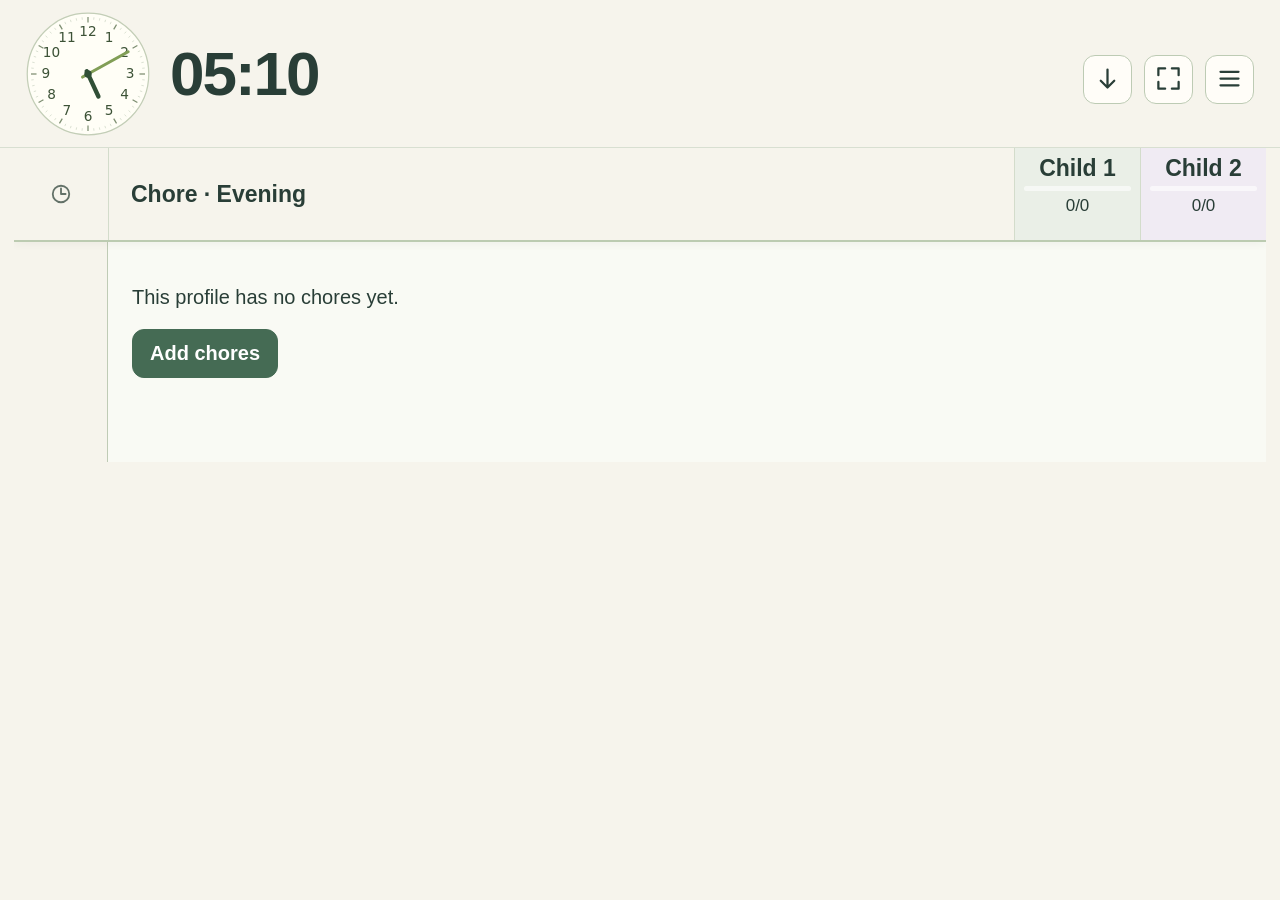
==== commit 2c592bfe: "Show contextual chore clocks in compact animated timeline rows" ====
--- a/Evening garden.html
+++ b/Evening garden.html
@@ -135,6 +135,33 @@
 .profile-tile .app-icon{width:44px;height:44px;flex-shrink:0}.profile-tile span{font-size:17px;font-weight:600;line-height:1.2;margin-top:9px;max-width:100%;overflow-wrap:break-word}
 #profile-list .profile-tile[aria-pressed=true]{border-color:var(--green);background:#dce8ce;box-shadow:inset 0 0 0 1px var(--green)}
 @media(max-width:450px){#profile-list{gap:6px}#profile-list .profile-tile{min-height:102px;padding:10px 3px}.profile-tile span{font-size:16px}}
+
+/* Timing details fade and slide while the row layout follows their visible content. */
+.shared-chore-content{display:flex;gap:0}.shared-chore-content>.chore-heading{flex:1;min-width:0}
+.chore-timing{display:flex;flex:0 0 auto;width:0;margin-left:0;overflow:hidden;opacity:0;visibility:hidden;transform:translateX(10px);transition:width .32s ease,margin-left .32s ease,opacity .22s ease,transform .32s ease,visibility 0s linear .32s}
+.chore-timing>.range-clock{width:165px;min-width:165px;flex:0 0 auto}
+.chore-timing.timing-visible{width:165px;margin-left:10px;opacity:1;visibility:visible;transform:translateX(0);transition-delay:0s}
+.chore-timing .range-sector{fill:#b8d9bb;transition:fill .3s ease}.chore-timing.timing-overdue .range-sector{fill:#e5b4ad}
+@media(max-width:700px){.chore-timing>.range-clock{width:150px;min-width:150px}.chore-timing.timing-visible{width:150px;margin-left:6px}}
+@media(prefers-reduced-motion:reduce){.chore-timing,.chore-timing .range-sector{transition:none!important}}
+
+/* Row space follows the actual title, controls and currently visible timing details. */
+.shared-chore-content{min-height:0}.check-target{min-height:64px}
+.chore-timing{max-height:0;transition:width .32s ease,margin-left .32s ease,max-height .32s ease,opacity .22s ease,transform .32s ease,visibility 0s linear .32s}
+.chore-timing.timing-visible{max-height:240px}
+
+/* One coordinated resize transition for cards, the time scale and the Now line. */
+.routine-row{transition:top .32s ease,height .32s ease}
+#timeline{transition:height .32s ease}.time-tick,.grid-line,.gap-fold,#now-marker{transition:top .32s ease}
+:root{--chore-width:430px}
+.shared-chore-content>.chore-icon{display:flex;align-items:center;justify-content:center;flex:0 0 74px;width:74px;height:60px;padding-right:13px;margin-right:13px;border-right:1px solid #d8dfd1;line-height:1}
+.shared-chore-content>.chore-icon>.app-icon{width:60px;height:60px}
+@media(max-width:700px){:root{--chore-width:390px}.shared-chore-content>.chore-icon{flex-basis:64px;width:64px;height:52px;padding-right:11px;margin-right:10px}.shared-chore-content>.chore-icon>.app-icon{width:52px;height:52px}}
+@media(prefers-reduced-motion:reduce){.routine-row,#timeline,.time-tick,.grid-line,.gap-fold,#now-marker{transition:none!important}}
+
+.routine-row{clip-path:inset(0 round 13px)}
+
+.shared-chore{justify-content:center}
 
 </style>
 </head>
@@ -281,10 +308,18 @@
 }
 function onTime(chore,now){return now>=minutes(chore.start)&&now<minutes(chore.end);}
 function isLate(chore,now){return now>minutes(chore.end);}
+function choreTimings(config,progress,now){
+ const complete=ch=>ch.kidIds.every(kid=>!!progress.done[completionKey(kid,ch.id)]);
+ const upcoming=config.chores.filter(ch=>minutes(ch.start)>now&&!complete(ch));
+ const nextStart=upcoming.length?Math.min(...upcoming.map(ch=>minutes(ch.start))):null;
+ const timings=Object.create(null);
+ for(const chore of config.chores)timings[chore.id]=onTime(chore,now)?'current':now>=minutes(chore.end)&&!complete(chore)?'overdue':minutes(chore.start)===nextStart&&!complete(chore)?'next':'hidden';
+ return timings;
+}
 function status(chore,now,done){return done?'done':now<minutes(chore.start)?'upcoming':onTime(chore,now)?'current':'past';}
 // Chronological rows share a compressed time axis. Overlapping chores are
 // stacked inside one time block so that every chore still appears just once.
-function timeline(config){
+function timeline(config,contentHeights=null){
  if(!config.chores.length)return {start:0,end:1440,segments:[],rows:[],height:0};
  const chores=[...config.chores].sort((a,b)=>minutes(a.start)-minutes(b.start));
  const start=Math.max(0,Math.floor((minutes(chores[0].start)-15)/5)*5),end=Math.min(1440,Math.ceil((Math.max(...chores.map(c=>minutes(c.end)))+5)/5)*5);
@@ -292,7 +327,7 @@
  for(const chore of chores){const a=minutes(chore.start),b=minutes(chore.end),last=groups[groups.length-1];if(last&&a<last.end){last.chores.push(chore);last.end=Math.max(last.end,b);}else groups.push({start:a,end:b,chores:[chore]});}
  const rows=[],segments=[];let y=0,cursor=start;
  function addGap(a,b){if(b<=a)return;const height=Math.min(130,30+25*Math.log1p((b-a)/5));segments.push({start:a,end:b,top:y,height,active:false});y+=height;}
- for(const group of groups){addGap(cursor,group.start);const top=y;for(const chore of group.chores){const duration=minutes(chore.end)-minutes(chore.start),height=Math.max(190,85+Math.ceil(chore.title.length/10)*30,130+48*Math.log1p(duration/5));rows.push({id:chore.id,top:y,height});y+=height;}segments.push({start:group.start,end:group.end,top,height:y-top,active:true});cursor=group.end;}
+ for(const group of groups){addGap(cursor,group.start);const top=y;for(const chore of group.chores){const duration=minutes(chore.end)-minutes(chore.start),height=contentHeights?Math.max(74,(contentHeights[chore.id]||0)+8,64+40*Math.log1p(duration/5)):Math.max(190,85+Math.ceil(chore.title.length/10)*30,130+48*Math.log1p(duration/5));rows.push({id:chore.id,top:y,height});y+=height;}segments.push({start:group.start,end:group.end,top,height:y-top,active:true});cursor=group.end;}
  addGap(cursor,end);return {start,end,segments,rows,height:y};
 }
 function position(layout,time){
@@ -347,7 +382,7 @@
  const next=validateState(input,date);for(const id of PROFILE_IDS)next.profiles[id].progress=freshProgress(date);return next;
 }
 
-const api={PROFILE_IDS,PROFILE_NAMES,PROFILE_START,profileConfig,freshState,validateState,editProfile,exportState,importState,CELEBRATION_COUNT,LATE_REMINDER_COUNT,makeCelebration,celebrationFlags,assignCelebration,celebrationRandom,KID_COLORS,kidTheme,ICON_CATEGORIES,ICONS,defaults,minutes,dayKey,timeOfDay,validate,completionKey,freshProgress,cleanProgress,effectiveConfig,shiftRemaining,undoShift,resetShifts,onTime,isLate,status,timeline,position,rangeSector};
+const api={PROFILE_IDS,PROFILE_NAMES,PROFILE_START,profileConfig,freshState,validateState,editProfile,exportState,importState,CELEBRATION_COUNT,LATE_REMINDER_COUNT,makeCelebration,celebrationFlags,assignCelebration,celebrationRandom,KID_COLORS,kidTheme,ICON_CATEGORIES,ICONS,defaults,minutes,dayKey,timeOfDay,validate,completionKey,freshProgress,cleanProgress,effectiveConfig,shiftRemaining,undoShift,resetShifts,onTime,isLate,choreTimings,status,timeline,position,rangeSector};
 if(typeof module!=='undefined'&&module.exports)module.exports=api;else root.Routine=api;
 })(typeof window!=='undefined'?window:globalThis);
 
@@ -564,19 +599,84 @@
 }
 function done(kidId,choreId){return !!progress.done[R.completionKey(kidId,choreId)];}
 function assigned(kidId){return config.chores.filter(c=>c.kidIds.includes(kidId));}
+let timingProfile='',renderingTimeline=false;
+let resizeTimer,sizingStamp='';
+function updateChoreTimings(now){
+ const timings=R.choreTimings(todayConfig,progress,now);
+ for(const panel of document.querySelectorAll('.chore-timing')){
+  const kind=timings[panel.dataset.id],visible=kind&&kind!=='hidden';
+  const wasVisible=panel.classList.contains('timing-visible');
+  if(wasVisible&&!visible){panel.dataset.sizingClock='true';setTimeout(()=>{delete panel.dataset.sizingClock;if(document.body.contains(panel))fitTimeline(R.timeOfDay(new Date()));},340);}
+  if(visible)delete panel.dataset.sizingClock;
+  panel.classList.toggle('timing-visible',!!visible);panel.classList.toggle('timing-overdue',kind==='overdue');
+  panel.setAttribute('aria-hidden',String(!visible));panel.dataset.timing=kind||'hidden';
+ }
+ if(!renderingTimeline)fitTimeline(now);
+}
+const timelineMarks={ticks:new Map(),lines:new Map(),gaps:new Map()};
+function updateTimelineMarks(){
+ const ticks=timelineTicks(),desired=[];
+ function reconcile(map,items,parent){
+  const used=new Set();
+  for(const item of items){
+   used.add(item.key);let node=map.get(item.key);
+   if(!node){node=document.createElement(item.tag||'div');node.style.top=item.top+'px';map.set(item.key,node);}
+   node.className=item.className;node.innerHTML=item.html||'';
+   if(item.hidden)node.setAttribute('aria-hidden','true');
+   if(node.parentNode!==parent)parent.appendChild(node);
+   desired.push({node,top:item.top});
+  }
+  for(const [key,node] of map)if(!used.has(key)){node.remove();map.delete(key);}
+ }
+ reconcile(timelineMarks.ticks,ticks.map(t=>({key:t.m,top:t.y,className:'time-tick'+(t.boundary?' major':''),html:digits(timeString(t.m))})),$('time-axis'));
+ reconcile(timelineMarks.lines,ticks.map(t=>({key:t.m,top:t.y,tag:'i',className:'grid-line',hidden:true})),$('kid-columns'));
+ reconcile(timelineMarks.gaps,layout.segments.filter(g=>!g.active&&g.end-g.start>=30).map(g=>({key:g.start+'-'+g.end,top:g.top+g.height/2,className:'gap-fold',hidden:true,html:'↕ '+(Math.floor((g.end-g.start)/60)?Math.floor((g.end-g.start)/60)+' h ':'')+((g.end-g.start)%60?(g.end-g.start)%60+' min':'')})),$('kid-columns'));
+ void $('timeline').offsetHeight;
+ for(const item of desired)item.node.style.top=item.top+'px';
+}
+function fitTimeline(now){
+ if(!config.chores.length)return;
+ const rows=[...$('kid-columns').querySelectorAll('.routine-row')];if(!rows.length)return;
+ const stamp=state.activeProfileId+'|'+config.format+'|'+innerWidth+'|'+rows[0].querySelector('.shared-chore-content').getBoundingClientRect().width+'|'+JSON.stringify(todayConfig.chores)+'|'+rows.map(row=>{const p=row.querySelector('.chore-timing');return row.dataset.id+':'+(p.classList.contains('timing-visible')||p.dataset.sizingClock==='true');}).join(',');
+ if(stamp===sizingStamp)return;sizingStamp=stamp;
+ const measure=document.createElement('div');measure.className='shared-chore';
+ measure.style.cssText='position:fixed;left:-10000px;top:0;visibility:hidden;pointer-events:none;border:0;margin:0;padding:0;width:2000px;';
+ const clones=rows.map(row=>{
+  const content=row.querySelector('.shared-chore-content'),clone=content.cloneNode(true),panel=clone.querySelector('.chore-timing'),original=content.querySelector('.chore-timing');
+  clone.style.cssText='position:static;flex:none;width:'+content.getBoundingClientRect().width+'px;';
+  const show=original.classList.contains('timing-visible')||original.dataset.sizingClock==='true';
+  panel.classList.toggle('timing-visible',show);panel.style.transition='none';panel.style.maxHeight=show?'none':'0';if(!show)panel.style.display='none';
+  measure.appendChild(clone);return {id:row.dataset.id,clone};
+ });
+ document.body.appendChild(measure);
+ const heights=Object.create(null);for(const item of clones)heights[item.id]=Math.ceil(item.clone.getBoundingClientRect().height);
+ measure.remove();
+ const next=R.timeline(todayConfig,heights);
+ const changed=!layout||next.height!==layout.height||next.rows.some((row,i)=>!layout.rows[i]||row.height!==layout.rows[i].height||row.top!==layout.rows[i].top);
+ if(!changed)return;
+ layout=next;$('timeline').style.height=layout.height+'px';
+ for(const row of rows){const size=layout.rows.find(item=>item.id===row.dataset.id);row.style.top=(size.top+4)+'px';row.style.height=(size.height-8)+'px';}
+ updateTimelineMarks();updateNow(now);
+}
+window.addEventListener('resize',()=>{clearTimeout(resizeTimer);resizeTimer=setTimeout(()=>fitTimeline(R.timeOfDay(new Date())),120);});
 function render(now){
+ renderingTimeline=true;sizingStamp='';
+ const previous=Object.create(null),timings=R.choreTimings(todayConfig,progress,now),sameProfile=timingProfile===state.activeProfileId,oldTimelineHeight=sameProfile&&layout?getComputedStyle($('timeline')).height:null;
+ const previousRows=Object.create(null);if(sameProfile)for(const row of document.querySelectorAll('.routine-row')){const style=getComputedStyle(row);previousRows[row.dataset.id]={top:style.top,height:style.height};}
+ if(!sameProfile){for(const map of Object.values(timelineMarks)){for(const node of map.values())node.remove();map.clear();}}
+ if(timingProfile===state.activeProfileId)for(const panel of document.querySelectorAll('.chore-timing'))previous[panel.dataset.id]={visible:panel.classList.contains('timing-visible'),late:panel.classList.contains('timing-overdue')};
+ timingProfile=state.activeProfileId;
  layout=R.timeline(todayConfig);const focused=document.activeElement&&document.activeElement.dataset&&document.activeElement.dataset.key;
- $('schedule').style.setProperty('--kid-count',config.kids.length);$('timeline').style.height=`${layout.height}px`;
+ $('schedule').style.setProperty('--kid-count',config.kids.length);$('timeline').style.height=oldTimelineHeight||`${layout.height}px`;
  $('column-heads').innerHTML='<div class="axis-head" aria-hidden="true">'+uiIcon('clock')+'</div><div class="chore-column-head">Chore · '+escape(R.PROFILE_NAMES[state.activeProfileId])+'</div>'+config.kids.map((kid,i)=>{const chores=assigned(kid.id),n=chores.filter(c=>done(kid.id,c.id)).length;return `<div class="kid-head" style="${kidStyle(kid,i)}"><div class="kid-name-wrap"><div class="kid-name">${escape(kid.name)}</div><div class="kid-progress" role="progressbar" aria-label="${escape(kid.name)}’s chores" aria-valuemin="0" aria-valuemax="${chores.length||1}" aria-valuenow="${n}" aria-valuetext="${n} of ${chores.length}"><i style="width:${chores.length?n/chores.length*100:0}%"></i></div><span class="kid-score">${n}/${chores.length}${chores.length&&n===chores.length?uiIcon('check'):''}</span></div></div>`;}).join('');
  $('profile-open').title='Menu: '+R.PROFILE_NAMES[state.activeProfileId];$('profile-open').setAttribute('aria-label','Open menu: '+R.PROFILE_NAMES[state.activeProfileId]);
- if(!config.chores.length){$('time-axis').textContent='';$('kid-columns').innerHTML='<div class="empty-profile"><p>This profile has no chores yet.</p><button type="button" class="primary-button" id="empty-add">Add chores</button></div>';$('empty-add').addEventListener('click',openChores);$('timeline').style.height='220px';$('profile-open').title='Menu: '+R.PROFILE_NAMES[state.activeProfileId];$('profile-open').setAttribute('aria-label','Open menu: '+R.PROFILE_NAMES[state.activeProfileId]);return;}
- const ticks=timelineTicks();$('time-axis').innerHTML=ticks.map(t=>`<div class="time-tick${t.boundary?' major':''}" style="top:${t.y}px">${digits(timeString(t.m))}</div>`).join('');
- const lines=ticks.map(t=>`<i class="grid-line" aria-hidden="true" style="top:${t.y}px"></i>`).join('');
- const gaps=layout.segments.filter(s=>!s.active&&s.end-s.start>=30).map(s=>`<span class="gap-fold" aria-hidden="true" style="top:${s.top+s.height/2}px">↕ ${Math.floor((s.end-s.start)/60)?`${Math.floor((s.end-s.start)/60)}h `:''}${(s.end-s.start)%60?`${(s.end-s.start)%60}m`:''}</span>`).join('');
- $('kid-columns').innerHTML=lines+gaps+layout.rows.map(row=>{
-  const chore=todayConfig.chores.find(c=>c.id===row.id),complete=chore.kidIds.every(k=>done(k,chore.id)),state=R.status(chore,now,complete);
-  return `<div class="routine-row ${state}" data-id="${escape(chore.id)}" style="top:${row.top+4}px;height:${row.height-8}px"><div class="shared-chore"><div class="shared-chore-content"><span class="chore-heading"><span class="chore-icon" aria-hidden="true">${iconMarkup(chore.icon)}</span><span class="chore-title">${escape(chore.title)}</span></span>${rangeClock(chore)}</div></div>${config.kids.map((kid,i)=>{const included=chore.kidIds.includes(kid.id),checked=included&&done(kid.id,chore.id);return `<div class="kid-cell${included?'':' unassigned'}${checked?' checked':''}" style="${kidStyle(kid,i)}">${included?`<label class="check-target"><input class="child-check" type="checkbox" data-kid="${escape(kid.id)}" data-id="${escape(chore.id)}" data-key="${escape(R.completionKey(kid.id,chore.id))}"${checked?' checked':''} aria-label="${escape(kid.name)}: ${escape(chore.title)}, ${escape(formatTime(chore.start))} to ${escape(formatTime(chore.end))}"></label>`:`<span class="not-assigned" aria-label="${escape(kid.name)}: not assigned">—</span>`}</div>`;}).join('')}</div>`;
+ if(!config.chores.length){for(const map of Object.values(timelineMarks)){for(const node of map.values())node.remove();map.clear();}$('time-axis').textContent='';$('kid-columns').innerHTML='<div class="empty-profile"><p>This profile has no chores yet.</p><button type="button" class="primary-button" id="empty-add">Add chores</button></div>';$('empty-add').addEventListener('click',openChores);$('timeline').style.height='220px';$('profile-open').title='Menu: '+R.PROFILE_NAMES[state.activeProfileId];$('profile-open').setAttribute('aria-label','Open menu: '+R.PROFILE_NAMES[state.activeProfileId]);renderingTimeline=false;return;}
+ $('kid-columns').innerHTML=layout.rows.map(row=>{
+  const chore=todayConfig.chores.find(c=>c.id===row.id),complete=chore.kidIds.every(k=>done(k,chore.id)),state=R.status(chore,now,complete),timing=previous[chore.id]||{visible:timings[chore.id]!=='hidden',late:timings[chore.id]==='overdue'};
+  return `<div class="routine-row ${state}" data-id="${escape(chore.id)}" style="top:${previousRows[row.id]?previousRows[row.id].top:(row.top+4)+'px'};height:${previousRows[row.id]?previousRows[row.id].height:(row.height-8)+'px'}"><div class="shared-chore"><div class="shared-chore-content"><span class="chore-icon" aria-hidden="true">${iconMarkup(chore.icon)}</span><span class="chore-heading"><span class="chore-title">${escape(chore.title)}</span></span><span class="chore-timing${timing.visible?' timing-visible':''}${timing.late?' timing-overdue':''}" data-id="${escape(chore.id)}" aria-hidden="${!timing.visible}">${rangeClock(chore)}</span></div></div>${config.kids.map((kid,i)=>{const included=chore.kidIds.includes(kid.id),checked=included&&done(kid.id,chore.id);return `<div class="kid-cell${included?'':' unassigned'}${checked?' checked':''}" style="${kidStyle(kid,i)}">${included?`<label class="check-target"><input class="child-check" type="checkbox" data-kid="${escape(kid.id)}" data-id="${escape(chore.id)}" data-key="${escape(R.completionKey(kid.id,chore.id))}"${checked?' checked':''} aria-label="${escape(kid.name)}: ${escape(chore.title)}, ${escape(formatTime(chore.start))} to ${escape(formatTime(chore.end))}"></label>`:`<span class="not-assigned" aria-label="${escape(kid.name)}: not assigned">—</span>`}</div>`;}).join('')}</div>`;
  }).join('');
+ // Commit the previous visibility before changing it, so rebuilt rows can also animate.
+ void $('kid-columns').offsetWidth;updateChoreTimings(now);renderingTimeline=false;fitTimeline(now);updateTimelineMarks();
  if(focused){const previous=[...document.querySelectorAll('.child-check')].find(b=>b.dataset.key===focused);if(previous)previous.focus({preventScroll:true});}
 }
 function updateNow(now){if(!layout||!config.chores.length){$('now-marker').hidden=true;return;}const marker=$('now-marker');marker.hidden=now<layout.start||now>layout.end;if(!marker.hidden){marker.style.top=`${R.position(layout,now)}px`;$('now-label').innerHTML=`NOW<br>${digits(timeString(now))}`;}}
@@ -584,7 +684,7 @@
  const date=new Date(),now=R.timeOfDay(date),day=R.dayKey(date);if(progress.day!==day){progress=R.freshProgress(date);save();force=true;}
  todayConfig=R.effectiveConfig(config,progress,date);
  const time=timeString(now);$('digital-time').innerHTML=digits(time);const clock=$('main-clock');if(!clock.firstChild)clock.innerHTML=clockSvg(date.getHours(),date.getMinutes());clock.setAttribute('role','img');clock.setAttribute('aria-label',`Current time ${formatTime(time)}`);clock.querySelector('.hour-hand').setAttribute('transform',`rotate(${date.getHours()%12*30+date.getMinutes()*.5+date.getSeconds()/120} 100 100)`);clock.querySelector('.minute-hand').setAttribute('transform',`rotate(${date.getMinutes()*6+date.getSeconds()*.1} 100 100)`);
- const stamp=`${day}-${time}`;if(force||stamp!==renderStamp){render(now);renderStamp=stamp;if(shiftDialog.open)refreshShiftPreview();}updateNow(now);
+ const stamp=`${day}-${time}`;if(force||stamp!==renderStamp){render(now);renderStamp=stamp;if(shiftDialog.open)refreshShiftPreview();}updateNow(now);updateChoreTimings(now);
  const active=todayConfig.chores.some(c=>R.onTime(c,now)&&c.kidIds.some(k=>!done(k,c.id))),next=todayConfig.chores.find(c=>R.minutes(c.start)>now&&c.kidIds.some(k=>!done(k,c.id))),left=next?Math.ceil(R.minutes(next.start)-now):0;$('starts-in').textContent=!active&&next?`${formatTime(next.start)} · ${left>=60?`${Math.floor(left/60)}h `:''}${left%60}m`:'';
 }
 function jumpNow(){if(!layout||!config.chores.length)return;const now=R.timeOfDay(new Date()),target=(now<layout.start?R.minutes(todayConfig.chores[0].start):(now>layout.end?R.minutes(todayConfig.chores[todayConfig.chores.length-1].start):now));$('schedule-scroll').scrollTo({top:Math.max(0,R.position(layout,target)-90),behavior:matchMedia('(prefers-reduced-motion: reduce)').matches?'auto':'smooth'});}
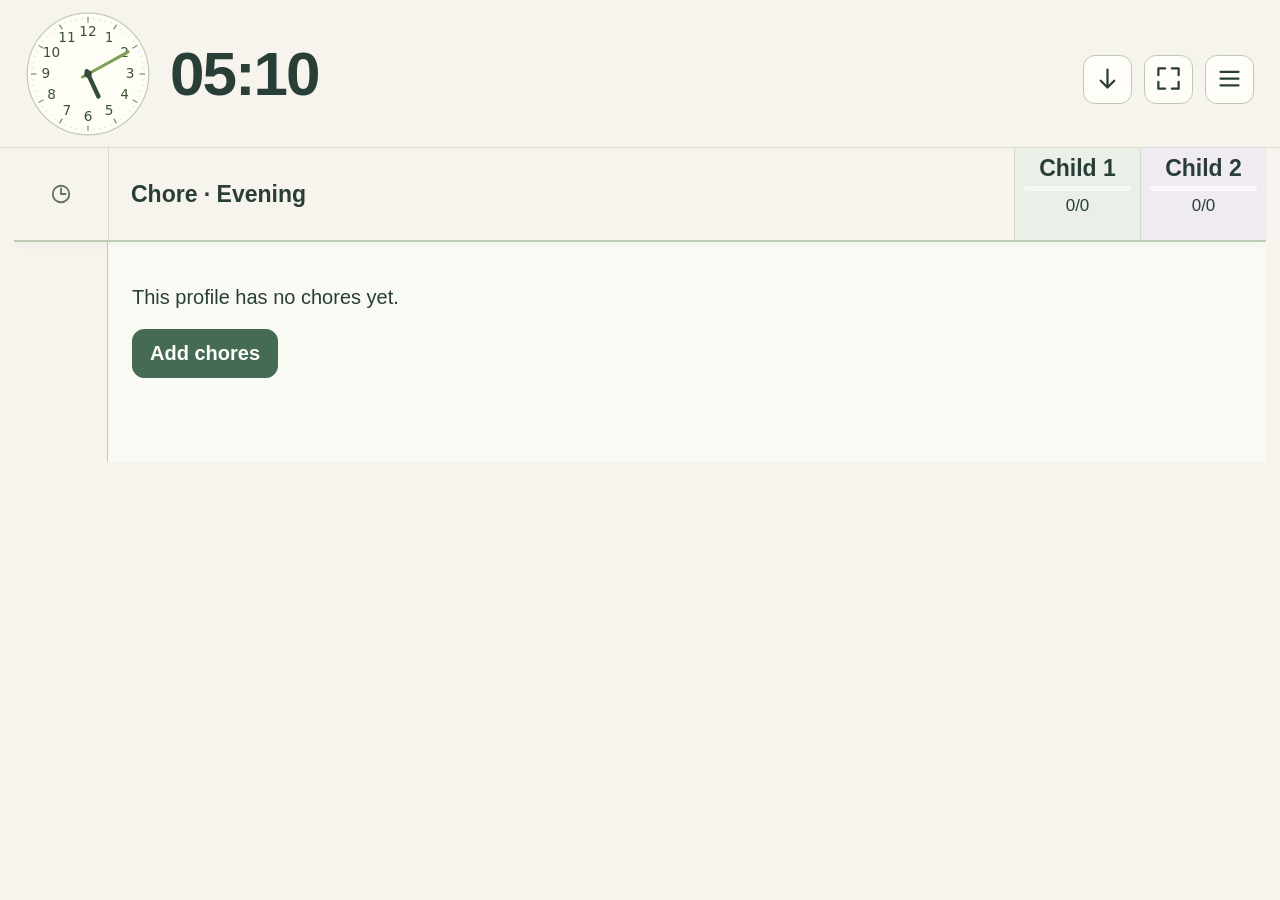
==== commit 0fb8e1be: "Make checkbox feedback responsive and guard against repeated taps" ====
--- a/Evening garden.html
+++ b/Evening garden.html
@@ -532,6 +532,7 @@
 const settings=$('settings-dialog'),shiftDialog=$('shift-dialog'),iconDialog=$('icon-dialog'),profileDialog=$('profile-dialog'),choresDialog=$('chores-dialog'),nativeDialog=typeof settings.showModal==='function';
 if(!nativeDialog)for(const dialog of [settings,shiftDialog,iconDialog,profileDialog,choresDialog])dialog.classList.add('dialog-fallback');
 function showDialog(dialog){
+ cancelPendingCelebration();
  if(nativeDialog)dialog.showModal();
  else{dialog.open=true;dialog.setAttribute('open','');dialog.setAttribute('aria-modal','true');$('settings-backdrop').hidden=false;document.body.classList.add('settings-modal-open');document.querySelector('.topbar').setAttribute('aria-hidden','true');document.querySelector('main').setAttribute('aria-hidden','true');dialog.querySelector('.close-dialog').focus();}
 }
@@ -563,7 +564,7 @@
 function id(prefix){return `${prefix}-${Date.now().toString(36)}-${Math.random().toString(36).slice(2,8)}`;}
 function kidStyle(kid,index=0){const t=R.kidTheme(kid.color||R.KID_COLORS[index%R.KID_COLORS.length]);return `--kid-bg:${t.bg};--kid-color:${t.color};--kid-ink:${t.ink}`;}
 function notify(message){clearTimeout(toastTimer);$('toast').textContent=message;$('toast').hidden=false;toastTimer=setTimeout(()=>$('toast').hidden=true,2200);}
-function selectState(){config=R.profileConfig(state);progress=state.profiles[state.activeProfileId].progress;todayConfig=R.effectiveConfig(config,progress);renderStamp='';}
+function selectState(){cancelPendingCelebration();rowHeightCache.clear();config=R.profileConfig(state);progress=state.profiles[state.activeProfileId].progress;todayConfig=R.effectiveConfig(config,progress);renderStamp='';}
 function save(){
  state.profiles[state.activeProfileId]={chores:config.chores,progress};state.kids=config.kids;state.format=config.format;state.celebrations=config.celebrations;
  if(blockedStorage)return;
@@ -600,7 +601,8 @@
 function done(kidId,choreId){return !!progress.done[R.completionKey(kidId,choreId)];}
 function assigned(kidId){return config.chores.filter(c=>c.kidIds.includes(kidId));}
 let timingProfile='',renderingTimeline=false;
-let resizeTimer,sizingStamp='';
+let resizeTimer,sizingStamp='',shiftPreviewStamp='';
+const rowHeightCache=new Map();
 function updateChoreTimings(now){
  const timings=R.choreTimings(todayConfig,progress,now);
  for(const panel of document.querySelectorAll('.chore-timing')){
@@ -610,6 +612,8 @@
   if(visible)delete panel.dataset.sizingClock;
   panel.classList.toggle('timing-visible',!!visible);panel.classList.toggle('timing-overdue',kind==='overdue');
   panel.setAttribute('aria-hidden',String(!visible));panel.dataset.timing=kind||'hidden';
+  const row=panel.closest('.routine-row'),chore=todayConfig.chores.find(ch=>ch.id===panel.dataset.id);
+  if(row&&chore){const status=R.status(chore,now,chore.kidIds.every(kid=>done(kid,chore.id)));if(!row.classList.contains(status)){row.classList.remove('upcoming','current','past','done');row.classList.add(status);}}
  }
  if(!renderingTimeline)fitTimeline(now);
 }
@@ -641,16 +645,24 @@
  if(stamp===sizingStamp)return;sizingStamp=stamp;
  const measure=document.createElement('div');measure.className='shared-chore';
  measure.style.cssText='position:fixed;left:-10000px;top:0;visibility:hidden;pointer-events:none;border:0;margin:0;padding:0;width:2000px;';
- const clones=rows.map(row=>{
-  const content=row.querySelector('.shared-chore-content'),clone=content.cloneNode(true),panel=clone.querySelector('.chore-timing'),original=content.querySelector('.chore-timing');
-  clone.style.cssText='position:static;flex:none;width:'+content.getBoundingClientRect().width+'px;';
-  const show=original.classList.contains('timing-visible')||original.dataset.sizingClock==='true';
+ const heights=Object.create(null),clones=[];
+ const font=getComputedStyle(rows[0].querySelector('.chore-title')).font;
+ if(rowHeightCache.size>400)rowHeightCache.clear();
+ for(const row of rows){
+  const content=row.querySelector('.shared-chore-content'),original=content.querySelector('.chore-timing'),chore=todayConfig.chores.find(ch=>ch.id===row.dataset.id);
+  const width=content.getBoundingClientRect().width,show=original.classList.contains('timing-visible')||original.dataset.sizingClock==='true';
+  const key=JSON.stringify([state.activeProfileId,chore.id,chore.title,chore.icon,chore.start,chore.end,config.format,width,font,show]);
+  if(rowHeightCache.has(key)){heights[chore.id]=rowHeightCache.get(key);continue;}
+  const clone=content.cloneNode(true),panel=clone.querySelector('.chore-timing');
+  clone.style.cssText='position:static;flex:none;width:'+width+'px;';
   panel.classList.toggle('timing-visible',show);panel.style.transition='none';panel.style.maxHeight=show?'none':'0';if(!show)panel.style.display='none';
-  measure.appendChild(clone);return {id:row.dataset.id,clone};
- });
- document.body.appendChild(measure);
- const heights=Object.create(null);for(const item of clones)heights[item.id]=Math.ceil(item.clone.getBoundingClientRect().height);
- measure.remove();
+  measure.appendChild(clone);clones.push({id:chore.id,key,clone});
+ }
+ if(clones.length){
+  document.body.appendChild(measure);
+  for(const item of clones){const height=Math.ceil(item.clone.getBoundingClientRect().height);heights[item.id]=height;rowHeightCache.set(item.key,height);}
+  measure.remove();
+ }
  const next=R.timeline(todayConfig,heights);
  const changed=!layout||next.height!==layout.height||next.rows.some((row,i)=>!layout.rows[i]||row.height!==layout.rows[i].height||row.top!==layout.rows[i].top);
  if(!changed)return;
@@ -675,6 +687,7 @@
   const chore=todayConfig.chores.find(c=>c.id===row.id),complete=chore.kidIds.every(k=>done(k,chore.id)),state=R.status(chore,now,complete),timing=previous[chore.id]||{visible:timings[chore.id]!=='hidden',late:timings[chore.id]==='overdue'};
   return `<div class="routine-row ${state}" data-id="${escape(chore.id)}" style="top:${previousRows[row.id]?previousRows[row.id].top:(row.top+4)+'px'};height:${previousRows[row.id]?previousRows[row.id].height:(row.height-8)+'px'}"><div class="shared-chore"><div class="shared-chore-content"><span class="chore-icon" aria-hidden="true">${iconMarkup(chore.icon)}</span><span class="chore-heading"><span class="chore-title">${escape(chore.title)}</span></span><span class="chore-timing${timing.visible?' timing-visible':''}${timing.late?' timing-overdue':''}" data-id="${escape(chore.id)}" aria-hidden="${!timing.visible}">${rangeClock(chore)}</span></div></div>${config.kids.map((kid,i)=>{const included=chore.kidIds.includes(kid.id),checked=included&&done(kid.id,chore.id);return `<div class="kid-cell${included?'':' unassigned'}${checked?' checked':''}" style="${kidStyle(kid,i)}">${included?`<label class="check-target"><input class="child-check" type="checkbox" data-kid="${escape(kid.id)}" data-id="${escape(chore.id)}" data-key="${escape(R.completionKey(kid.id,chore.id))}"${checked?' checked':''} aria-label="${escape(kid.name)}: ${escape(chore.title)}, ${escape(formatTime(chore.start))} to ${escape(formatTime(chore.end))}"></label>`:`<span class="not-assigned" aria-label="${escape(kid.name)}: not assigned">—</span>`}</div>`;}).join('')}</div>`;
  }).join('');
+ applyCheckboxLocks();
  // Commit the previous visibility before changing it, so rebuilt rows can also animate.
  void $('kid-columns').offsetWidth;updateChoreTimings(now);renderingTimeline=false;fitTimeline(now);updateTimelineMarks();
  if(focused){const previous=[...document.querySelectorAll('.child-check')].find(b=>b.dataset.key===focused);if(previous)previous.focus({preventScroll:true});}
@@ -684,22 +697,74 @@
  const date=new Date(),now=R.timeOfDay(date),day=R.dayKey(date);if(progress.day!==day){progress=R.freshProgress(date);save();force=true;}
  todayConfig=R.effectiveConfig(config,progress,date);
  const time=timeString(now);$('digital-time').innerHTML=digits(time);const clock=$('main-clock');if(!clock.firstChild)clock.innerHTML=clockSvg(date.getHours(),date.getMinutes());clock.setAttribute('role','img');clock.setAttribute('aria-label',`Current time ${formatTime(time)}`);clock.querySelector('.hour-hand').setAttribute('transform',`rotate(${date.getHours()%12*30+date.getMinutes()*.5+date.getSeconds()/120} 100 100)`);clock.querySelector('.minute-hand').setAttribute('transform',`rotate(${date.getMinutes()*6+date.getSeconds()*.1} 100 100)`);
- const stamp=`${day}-${time}`;if(force||stamp!==renderStamp){render(now);renderStamp=stamp;if(shiftDialog.open)refreshShiftPreview();}updateNow(now);updateChoreTimings(now);
+ const stamp=`${day}-${state.activeProfileId}`;if(force||stamp!==renderStamp){render(now);renderStamp=stamp;}
+ if(shiftDialog.open&&shiftPreviewStamp!==time){refreshShiftPreview();shiftPreviewStamp=time;}
+ updateNow(now);updateChoreTimings(now);
  const active=todayConfig.chores.some(c=>R.onTime(c,now)&&c.kidIds.some(k=>!done(k,c.id))),next=todayConfig.chores.find(c=>R.minutes(c.start)>now&&c.kidIds.some(k=>!done(k,c.id))),left=next?Math.ceil(R.minutes(next.start)-now):0;$('starts-in').textContent=!active&&next?`${formatTime(next.start)} · ${left>=60?`${Math.floor(left/60)}h `:''}${left%60}m`:'';
 }
 function jumpNow(){if(!layout||!config.chores.length)return;const now=R.timeOfDay(new Date()),target=(now<layout.start?R.minutes(todayConfig.chores[0].start):(now>layout.end?R.minutes(todayConfig.chores[todayConfig.chores.length-1].start):now));$('schedule-scroll').scrollTo({top:Math.max(0,R.position(layout,target)-90),behavior:matchMedia('(prefers-reduced-motion: reduce)').matches?'auto':'smooth'});}
 $('jump-now').addEventListener('click',jumpNow);
+function refreshCompletionView(kidId,choreId){
+ const row=[...$('kid-columns').querySelectorAll('.routine-row')].find(item=>item.dataset.id===choreId),chore=config.chores.find(ch=>ch.id===choreId);
+ if(row&&chore){
+  const complete=chore.kidIds.every(kid=>done(kid,choreId));
+  row.classList.remove('upcoming','current','past','done');row.classList.add(R.status(todayConfig.chores.find(ch=>ch.id===choreId)||chore,R.timeOfDay(new Date()),complete));
+  for(const box of row.querySelectorAll('.child-check')){box.checked=done(box.dataset.kid,choreId);box.closest('.kid-cell').classList.toggle('checked',box.checked);}
+ }
+ const index=config.kids.findIndex(kid=>kid.id===kidId),head=document.querySelectorAll('.kid-head')[index];
+ if(head){const chores=assigned(kidId),n=chores.filter(ch=>done(kidId,ch.id)).length,bar=head.querySelector('.kid-progress');bar.setAttribute('aria-valuenow',String(n));bar.setAttribute('aria-valuetext',`${n} of ${chores.length}`);bar.querySelector('i').style.width=(chores.length?n/chores.length*100:0)+'%';head.querySelector('.kid-score').innerHTML=n+'/'+chores.length+(chores.length&&n===chores.length?uiIcon('check'):'');}
+}
+const TAP_GUARD_MS=2000;
+const checkboxLocks=new Set();
+let celebrationDismissAfter=0;
+function checkboxLockKey(box){
+ return JSON.stringify([state.activeProfileId,progress.day,box.dataset.key]);
+}
+function applyCheckboxLocks(){
+ for(const box of $('kid-columns').querySelectorAll('.child-check')){
+  box.disabled=checkboxLocks.has(checkboxLockKey(box));
+ }
+}
+function lockCheckbox(box){
+ const key=checkboxLockKey(box);
+ checkboxLocks.add(key);
+ box.disabled=true;
+ setTimeout(()=>{
+  checkboxLocks.delete(key);
+  applyCheckboxLocks();
+ },TAP_GUARD_MS);
+}
+let celebrationRequest=0;
+function cancelPendingCelebration(){celebrationRequest++;}
+function queueCelebration(choice,childName,key){
+ const request=++celebrationRequest,profile=state.activeProfileId,day=progress.day;
+ // Give the checked box a rendered frame before constructing the overlay.
+ requestAnimationFrame(()=>{if(request!==celebrationRequest)return;requestAnimationFrame(()=>{
+  if(request!==celebrationRequest||profile!==state.activeProfileId||day!==progress.day||day!==R.dayKey(new Date())||!progress.done[key]||document.hidden)return;
+  celebrate(choice,childName);
+ });});
+}
 $('kid-columns').addEventListener('change',event=>{
- const button=event.target.closest('.child-check');if(!button)return;const kidId=button.dataset.kid,choreId=button.dataset.id,wasChecked=button.checked;tick();const kid=config.kids.find(k=>k.id===kidId),chore=todayConfig.chores.find(c=>c.id===choreId&&c.kidIds.includes(kidId));if(!kid||!chore)return;
- const key=R.completionKey(kidId,choreId),undo=!wasChecked,date=new Date();
- if(progress.day!==R.dayKey(date)){progress=R.freshProgress(date);todayConfig=R.effectiveConfig(config,progress,date);}
- if(undo){delete progress.done[key];save();tick(true);dismissCelebration();return;}
+ const button=event.target.closest('.child-check');if(!button)return;
+ cancelPendingCelebration();
+ const kidId=button.dataset.kid,choreId=button.dataset.id,wasChecked=button.checked,date=new Date();
+ if(progress.day!==R.dayKey(date)){progress=R.freshProgress(date);renderStamp='';}
+ todayConfig=R.effectiveConfig(config,progress,date);
+ const kid=config.kids.find(k=>k.id===kidId),chore=todayConfig.chores.find(c=>c.id===choreId&&c.kidIds.includes(kidId));if(!kid||!chore)return;
+ lockCheckbox(button);
+ const key=R.completionKey(kidId,choreId),undo=!wasChecked;
+ if(undo){delete progress.done[key];save();refreshCompletionView(kidId,choreId);tick();dismissCelebration();return;}
  progress.done[key]={at:date.toISOString()};
  const flags=R.celebrationFlags(todayConfig,progress,kidId,choreId,R.timeOfDay(date));
  const result=R.assignCelebration(config,progress,kidId,choreId,flags,date);
- progress=result.progress;save();tick(true);
- if(config.celebrations)celebrate(result.celebration,kid.name);else notify(`${kid.name}: done!`);
-});
+ progress=result.progress;save();refreshCompletionView(kidId,choreId);tick();
+ if(config.celebrations)queueCelebration(result.celebration,kid.name,key);else notify(`${kid.name}: done!`);
+});
+$('kid-columns').addEventListener('click',event=>{
+ const label=event.target.closest('.check-target');
+ // Firefox 68 can toggle a disabled input through its label.
+ if(label&&label.querySelector('.child-check').disabled)event.preventDefault();
+},true);
 const celebrationThemes=[
  ['🌟','A little star!','Look at you shine.','✦','burst'],['🦋','Look at you grow!','One lovely step at a time.','🦋','float'],['🎈','Up, up, hooray!','You did your little step.','🎈','float'],['🌸','Beautifully done!','Our evening is blooming.','🌸','rain'],['🚀','You’re soaring!','A little closer to dreamland.','✧','burst'],['🐝','What a busy bee!','Time for a happy little wiggle.','🐝','orbit'],['🌈','A splash of happy!','You made this moment brighter.','●','rain'],['✨','Sparkle time!','Look at that little win.','✦','orbit'],['🐸','Hip, hip, hop!','You did it. Give a little hop!','●','bounce'],['🫧','Pop! Well done!','A bubbly little celebration.','○','float'],['🍓','Sweet little win!','That was berry well done.','🍓','rain'],['🌻','Hello, sunshine!','A little step. A happy heart.','✿','burst'],['🐞','Lucky little you!','Another step, all done.','🐞','bounce'],['🎉','Hooray for you!','A little cheer for a lovely effort.','▰','rain'],['🐠','Just keep swimming!','You’re doing swimmingly.','🐠','float'],['💛','A heart full of happy!','You can be proud of yourself.','♥','burst'],['🪁','Flying high!','Look how far you’ve come.','◆','orbit'],['🍂','A gentle little cheer!','One step closer to cozy.','🍂','rain'],['🐇','Hop to the happy!','A lovely little leap forward.','✧','bounce'],['🌙','Dreamland is closer!','You’re making a lovely evening.','★','float']
 ];
@@ -712,6 +777,7 @@
  'Finished! Shall we race the clock next time?'
 ];
 function celebrate(celebration=null,childName='') {
+ cancelPendingCelebration();
  clearTimeout(toastTimer);$('toast').hidden=true;
  const choice=celebration||R.makeCelebration(),{grand,everyone,late}=choice,index=choice.theme,random=R.celebrationRandom(choice.seed);
  const daytime=state.activeProfileId!=='evening',theme=celebrationThemes[index].slice();
@@ -724,10 +790,15 @@
  $('celebration-subtitle').textContent=late?(everyone?'Everyone: all done!':grand?`${childName}: all done!`:`${childName}, you finished!`):childName&&!grand?childName:'';
  layer.querySelector('.celebration-particles').innerHTML=Array.from({length:late?8:grand?64:30},(_,i)=>{const a=(i/(late?8:grand?64:30))*Math.PI*2,d=120+random()*300,colors=['#d8b35b','#a0b67e','#b19bc5','#d59678','#7ca6a1'];return `<span class="particle" style="--x:${Math.cos(a)*d}px;--y:${Math.sin(a)*d}px;--r:${180+random()*540}deg;--size:${24+random()*30}px;--color:${colors[i%colors.length]};--duration:${1.5+random()*1.3}s;--delay:${random()*.4}s">${iconMarkup(particle)}</span>`;}).join('');
  layer.hidden=false;
-}
-function dismissCelebration(){$('celebration').hidden=true;replaceChildren($('celebration').querySelector('.celebration-particles'));}
-$('celebration').addEventListener('click',dismissCelebration);
-document.addEventListener('keydown',event=>{if(event.key==='Escape'&&!$('celebration').hidden){event.preventDefault();dismissCelebration();}});
+ celebrationDismissAfter=performance.now()+TAP_GUARD_MS;
+}
+function dismissCelebration(){cancelPendingCelebration();$('celebration').hidden=true;replaceChildren($('celebration').querySelector('.celebration-particles'));}
+function dismissCelebrationFromInput(){
+ if(performance.now()<celebrationDismissAfter)return;
+ dismissCelebration();
+}
+$('celebration').addEventListener('click',dismissCelebrationFromInput);
+document.addEventListener('keydown',event=>{if(event.key==='Escape'&&!$('celebration').hidden){event.preventDefault();dismissCelebrationFromInput();}});
 function kidRow(kid,index){
  const row=document.createElement('div');row.className='kid-editor-row';row.dataset.id=kid.id;row.style.cssText=kidStyle(kid,index);
  row.innerHTML=`<input class="kid-name-input" maxlength="30" value="${escape(kid.name)}" placeholder="Child’s name" aria-label="Child name" required><label class="kid-color-field"><span>Color</span><input class="kid-color" type="color" value="${escape(kid.color||R.KID_COLORS[index%R.KID_COLORS.length])}" aria-label="Child color" title="Choose this child’s color"></label><button type="button" class="delete-kid" aria-label="Remove child">${uiIcon('close')}</button>`;
@@ -947,11 +1018,11 @@
 });
 document.addEventListener('fullscreenchange',syncFullscreenAwake);
 document.addEventListener('click',()=>{if(document.fullscreenElement&&$('fullscreen').dataset.awake==='failed')screenAwake.enable();});
-window.addEventListener('pagehide',()=>screenAwake.disable());
+window.addEventListener('pagehide',()=>{cancelPendingCelebration();screenAwake.disable();});
 window.addEventListener('pageshow',syncFullscreenAwake);
 
 window.addEventListener('storage',event=>{if(event.key===KEY||event.key===null){dismissCelebration();if(iconDialog.open)closeIconPicker();if(choresDialog.open)closeChores();if(settings.open)closeSettings();if(shiftDialog.open)closeShift();if(profileDialog.open)closeProfile();load();tick(true);notify('Data changed in another tab. Unsaved editors have been closed.');}});
-document.addEventListener('visibilitychange',()=>{if(!document.hidden)tick(true);syncFullscreenAwake();});
+document.addEventListener('visibilitychange',()=>{if(document.hidden)cancelPendingCelebration();else tick(true);syncFullscreenAwake();});
 for(const placeholder of document.querySelectorAll('[data-ui-icon]'))placeholder.innerHTML=uiIcon(placeholder.dataset.uiIcon);
 load();tick(true);$('startup-warning').hidden=true;requestAnimationFrame(jumpNow);setInterval(tick,1000);
 if('serviceWorker'in navigator&&location.protocol!=='file:'&&!document.documentElement.dataset.standalone)navigator.serviceWorker.register('./sw.js').catch(()=>{});
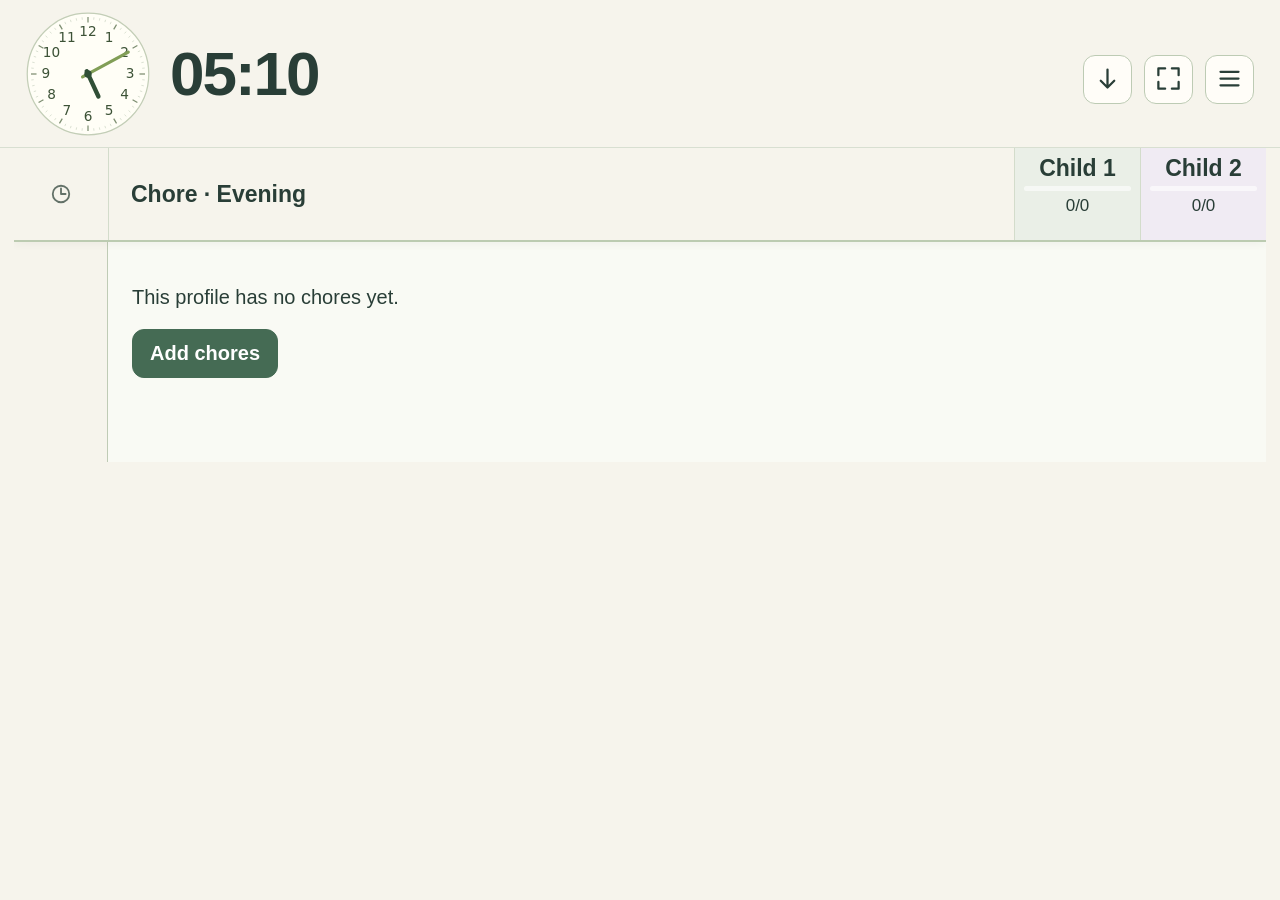
==== commit 98a03f4a: "Upgrade saved turtles when adjusted deadlines are met" ====
--- a/Evening garden.html
+++ b/Evening garden.html
@@ -255,8 +255,12 @@
  if(!chore)throw Error('A celebration must belong to an assigned child’s chore.');
  const next=cleanProgress(progress,config,date),key=completionKey(kidId,choreId);
  if(!next.celebrations)next.celebrations=Object.create(null);
- if(!next.celebrations[key])next.celebrations[key]=makeCelebration(flags,random);
- else if(flags.grand&&(!next.celebrations[key].grand||next.celebrations[key].late&&!flags.late))Object.assign(next.celebrations[key],{grand:true,everyone:!!flags.everyone,late:!!flags.late});
+ const saved=next.celebrations[key];
+ if(!saved){
+  next.celebrations[key]=makeCelebration(flags,random);
+ }else if((saved.late&&!flags.late)||(flags.grand&&!saved.grand)){
+  Object.assign(saved,{grand:!!flags.grand,everyone:!!flags.everyone,late:!!flags.late});
+ }
  return {progress:next,celebration:next.celebrations[key]};
 }
 function celebrationRandom(seed){
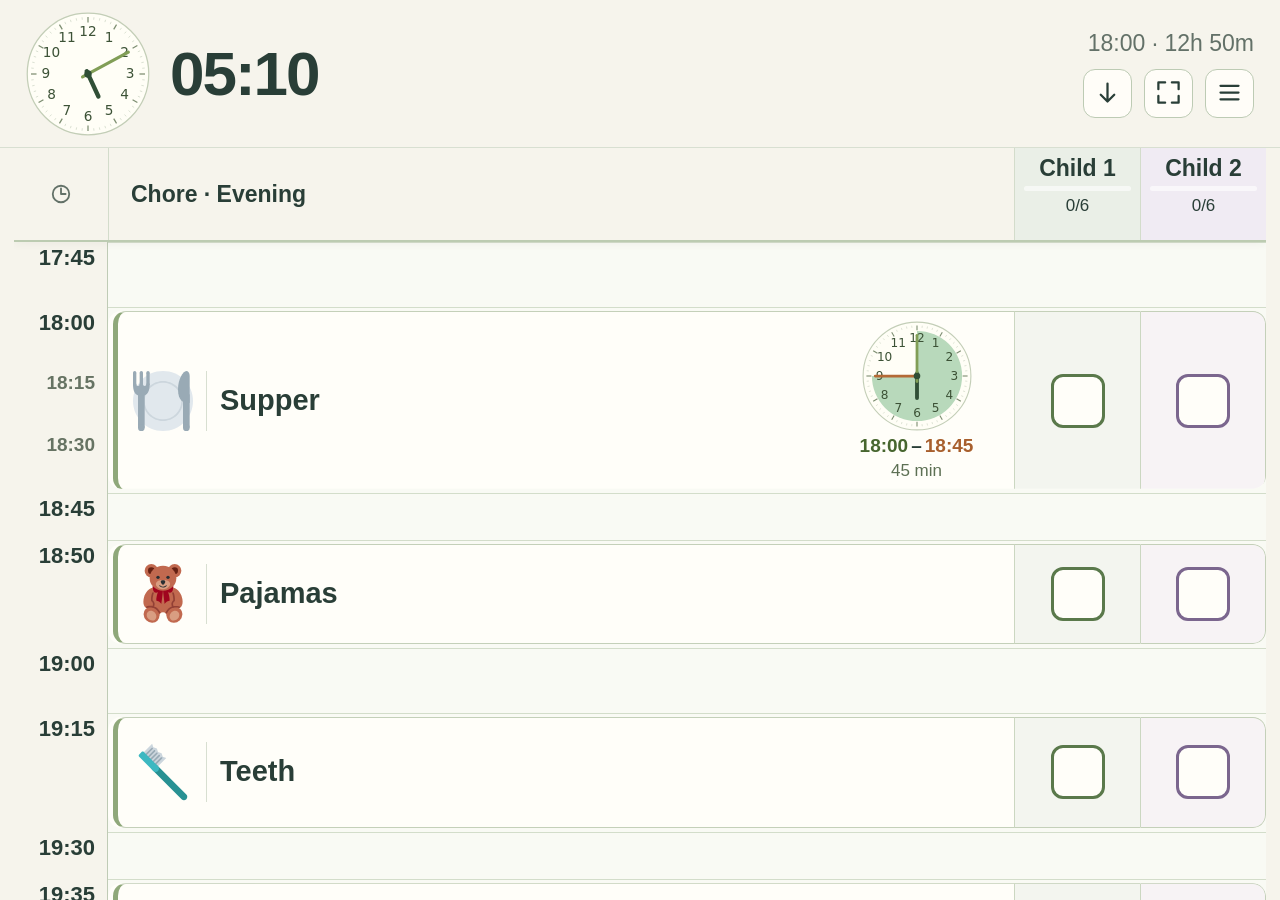
==== commit aebb2ca9: "Restore example evening chores for first-time visitors" ====
--- a/Evening garden.html
+++ b/Evening garden.html
@@ -361,6 +361,7 @@
 function freshState(date=new Date()){
  const c=defaults(),profiles=Object.create(null);
  for(const id of PROFILE_IDS)profiles[id]={chores:[],progress:freshProgress(date)};
+ profiles.evening.chores=c.chores;
  return {version:3,kids:c.kids,format:c.format,celebrations:c.celebrations,activeProfileId:'evening',profiles};
 }
 function validateState(input,date=new Date()){
